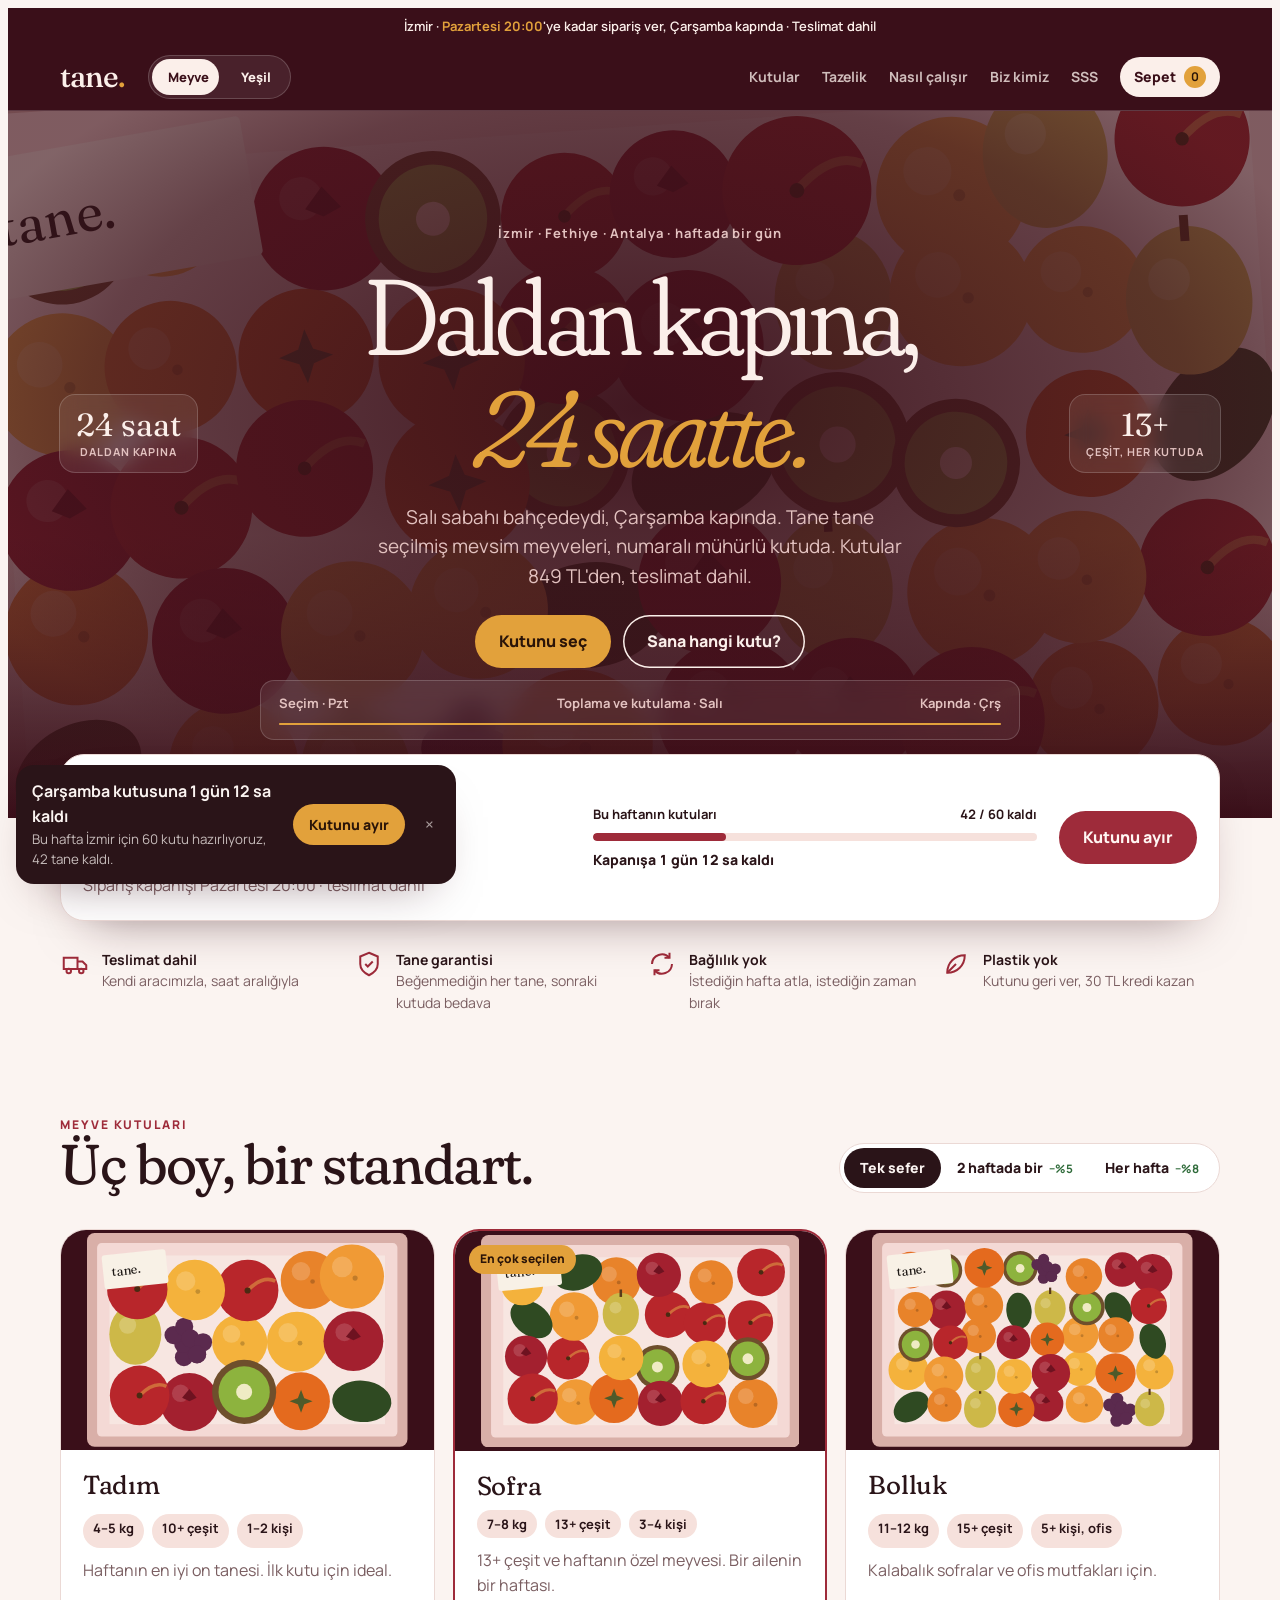
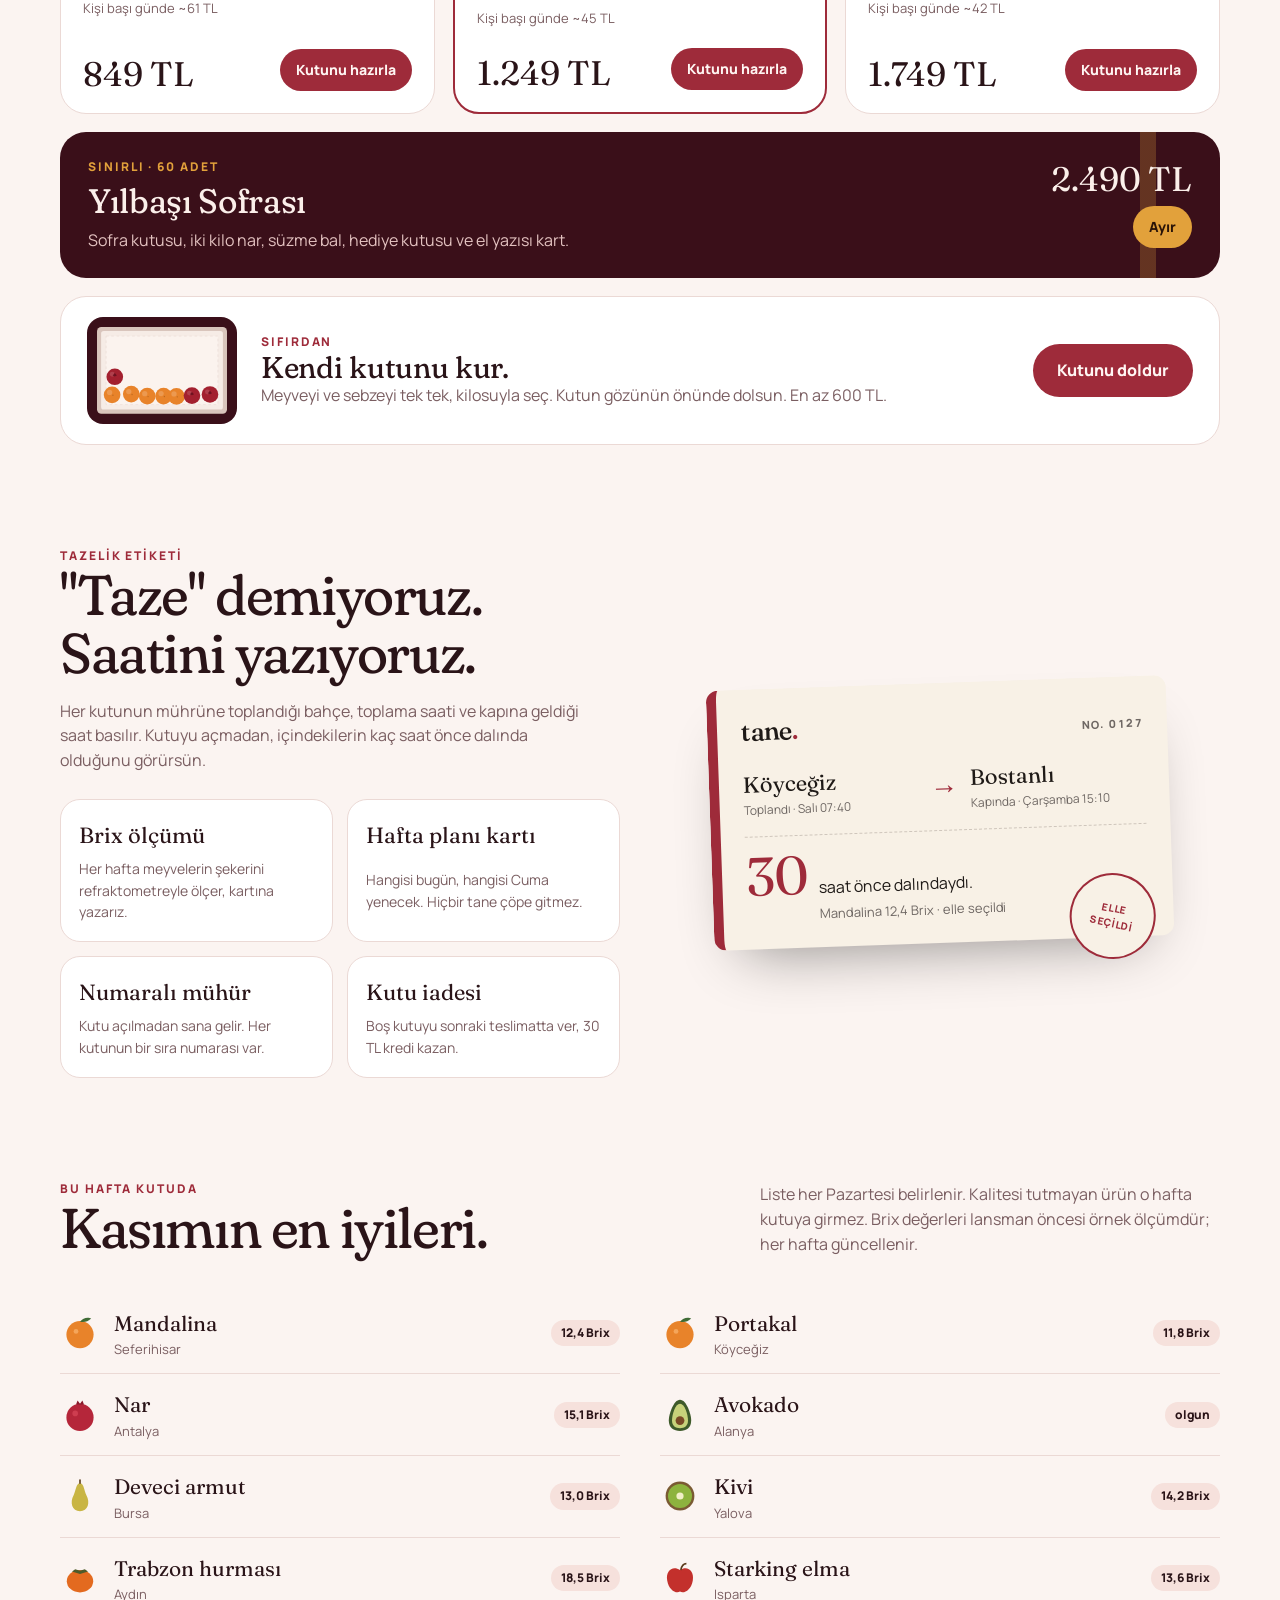
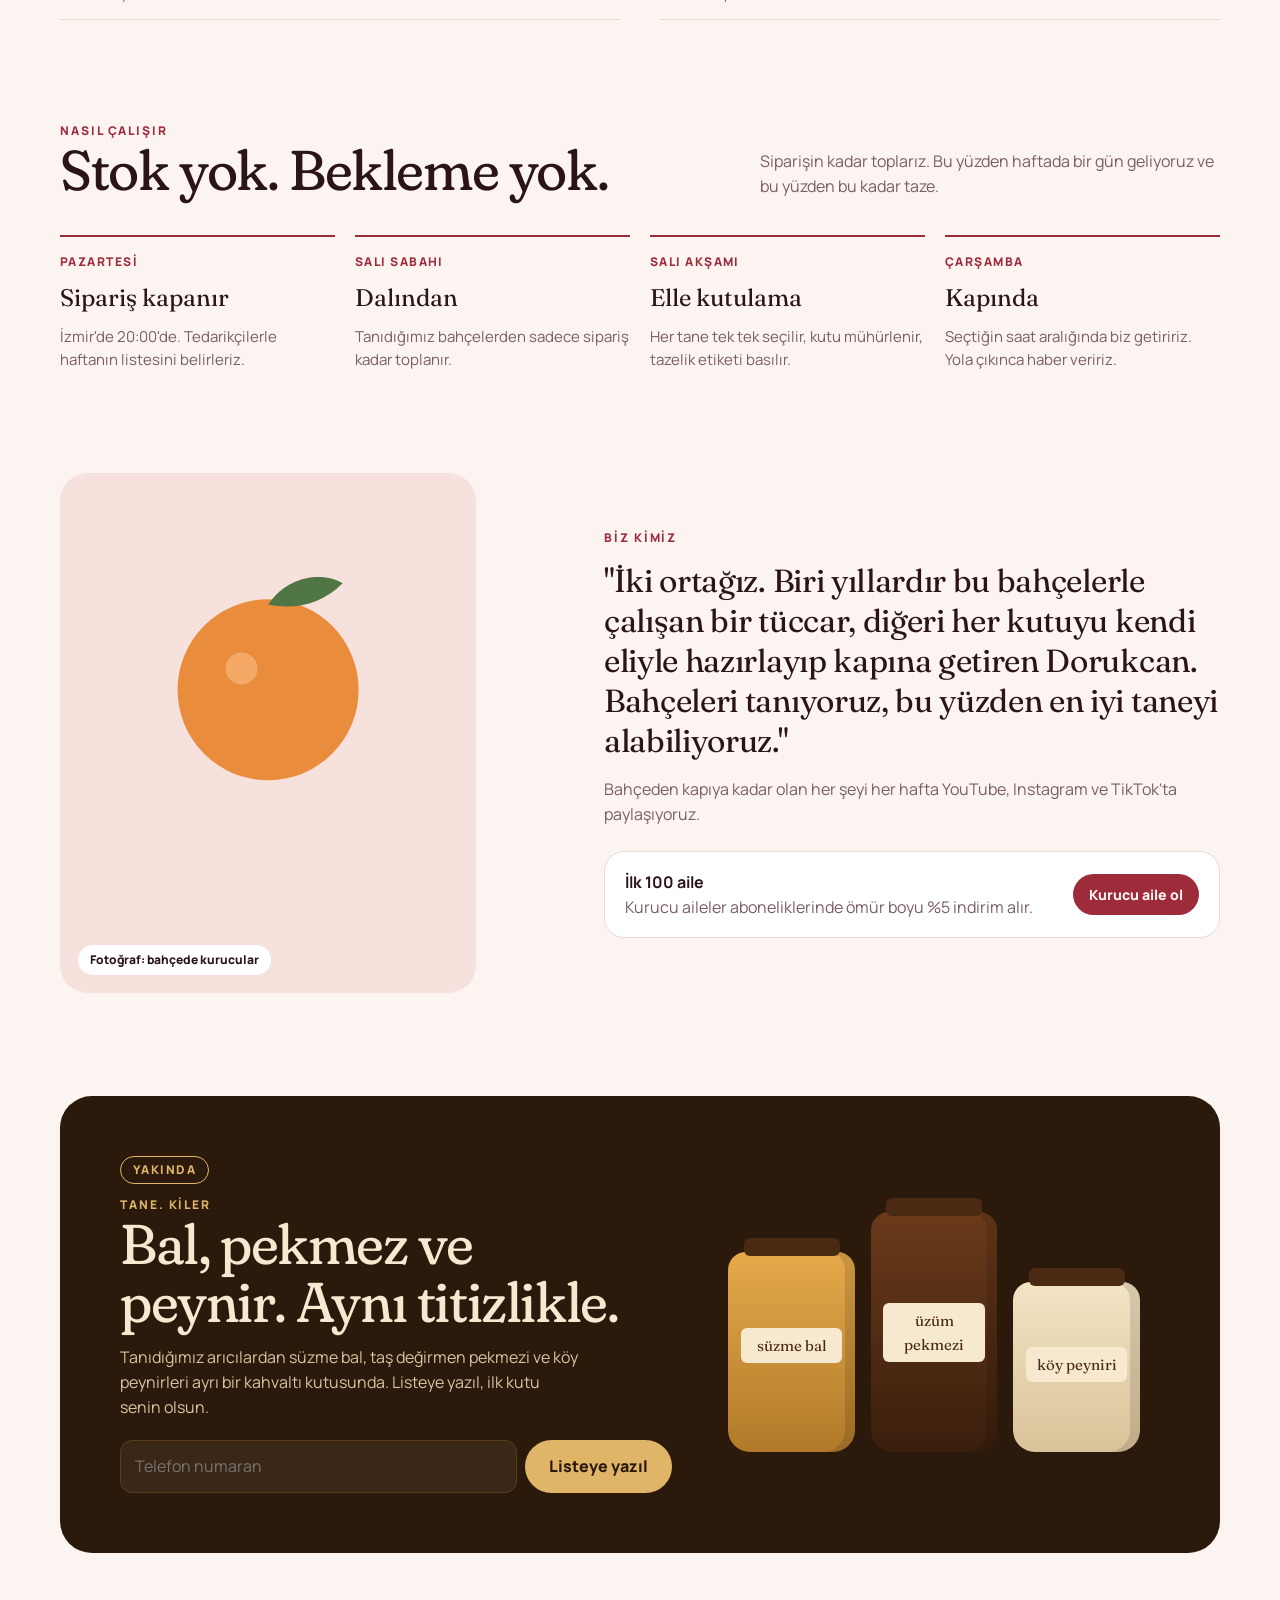
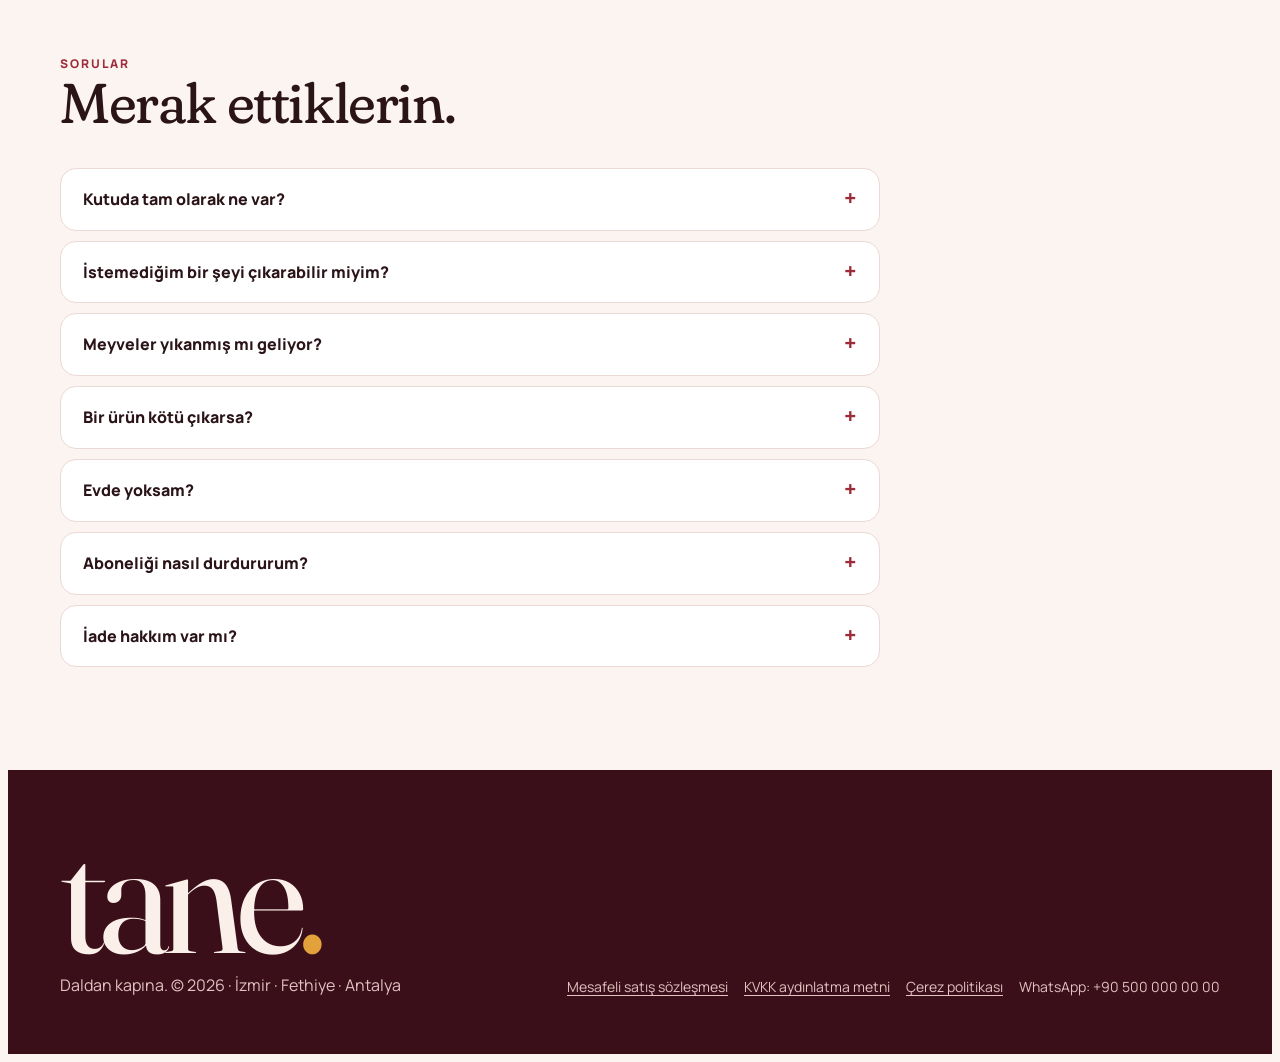
==== index.html @ 85bb4f43 "tane. sitesi, kutu prototipleri ve yayın rehberi - index.html: hazır kutular, kendi kutunu kur, kişi" ====
<!doctype html>
<html lang="tr">
<head>
<meta charset="utf-8">
<meta name="viewport" content="width=device-width, initial-scale=1, viewport-fit=cover">
<title>tane. Online Manav</title>
<meta name="claude:viewport-fit-sides" content="cover">
<meta name="description" content="tane. — Daldan kapına 24 saatte. İzmir, Fethiye ve Antalya'da haftada bir gün, elle seçilmiş meyve ve sebze kutuları.">
<link rel="preconnect" href="https://fonts.googleapis.com">
<link rel="preconnect" href="https://fonts.gstatic.com" crossorigin>
<link rel="stylesheet" href="https://fonts.googleapis.com/css2?family=Fraunces:ital,opsz,wght,SOFT@0,9..144,300..700,0..100;1,9..144,300..700,0..100&family=Manrope:wght@400;500;600;700;800&display=swap">
<style>
/* Layout: a dark harvest band opens the page (open box seen from above), a booking-style "this week" card overlaps it,
   then calm light sections. The Meyve/Yeşil switch recolours the whole page. */
:root{
  --bg:#FBF4F1; --bg2:#FFFFFF; --fg:#2A1418; --mute:#7A5E61; --line:#EBD9D5;
  --accent:#9E2B3A; --on-accent:#FFF6F3; --soft:#F6E1DC; --deep:#5A1424; --ok:#2F6B3A; --warm:#E2A13B;
  --hero:#3A0F19; --hero2:#5A1424; --hero-fg:#FBEFEA; --hero-mute:#E3C2C0; --glass:rgba(255,255,255,.08); --glass-line:rgba(255,255,255,.18);
  --display:"Fraunces", "Iowan Old Style", Georgia, serif;
  --body:"Manrope", "Inter", system-ui, -apple-system, sans-serif;
  --r:20px; --shadow:0 24px 50px -28px rgba(58,15,25,.5);
}
:root[data-line="yesil"]{
  --bg:#F2F6EE; --bg2:#FFFFFF; --fg:#18251A; --mute:#58695B; --line:#D8E3D1;
  --accent:#3F5D3A; --on-accent:#F3F8EE; --soft:#DFEAD6; --deep:#22351F;
  --hero:#112016; --hero2:#22351F; --hero-fg:#EEF5E8; --hero-mute:#BFD2B8;
  --shadow:0 24px 50px -28px rgba(17,32,22,.5);
}
@media (prefers-color-scheme:dark){
  :root:not([data-theme="light"]){ --bg:#160B0E; --bg2:#22121A; --fg:#F7E8E5; --mute:#C2A2A5; --line:#3D2329; --accent:#E06272; --on-accent:#1A0B0F; --soft:#331A21; --deep:#F2B9BB; --ok:#7CC48B; --shadow:0 24px 50px -28px rgba(0,0,0,.8); color-scheme:dark }
  :root:not([data-theme="light"])[data-line="yesil"]{ --bg:#0D150F; --bg2:#152017; --fg:#E7F0E2; --mute:#A1B5A2; --line:#26372A; --accent:#8FBF80; --on-accent:#0D150F; --soft:#1C2C1F; --deep:#C8E3BA }
}
:root[data-theme="dark"]{ --bg:#160B0E; --bg2:#22121A; --fg:#F7E8E5; --mute:#C2A2A5; --line:#3D2329; --accent:#E06272; --on-accent:#1A0B0F; --soft:#331A21; --deep:#F2B9BB; --ok:#7CC48B; --shadow:0 24px 50px -28px rgba(0,0,0,.8); color-scheme:dark }
:root[data-theme="dark"][data-line="yesil"]{ --bg:#0D150F; --bg2:#152017; --fg:#E7F0E2; --mute:#A1B5A2; --line:#26372A; --accent:#8FBF80; --on-accent:#0D150F; --soft:#1C2C1F; --deep:#C8E3BA }

*{box-sizing:border-box}
[hidden]{display:none!important}
html{scroll-behavior:smooth}
body{background:var(--bg);color:var(--fg);font-family:var(--body);font-size:16px;line-height:1.55;transition:background .6s,color .6s}
body::before{content:"";position:fixed;inset:0 0 auto;height:env(safe-area-inset-top,0px);z-index:60;background:var(--hero)}
main{overflow-x:clip}
.wrap{max-width:1200px;margin:0 auto;padding-left:max(20px,env(safe-area-inset-left,0px));padding-right:max(20px,env(safe-area-inset-right,0px))}
h1,h2,h3{font-family:var(--display);font-weight:400;line-height:1.04;margin:0;text-wrap:balance;font-variation-settings:"SOFT" 100}
h2{font-size:clamp(34px,4.8vw,56px);letter-spacing:-.025em}
h3{font-size:26px;letter-spacing:-.01em}
p{margin:0}
a{color:inherit}
button{font:inherit;color:inherit;cursor:pointer}
:focus-visible{outline:2px solid var(--accent);outline-offset:3px;border-radius:8px}
.eyebrow{font-size:12px;letter-spacing:.16em;text-transform:uppercase;font-weight:800;color:var(--accent)}
.muted{color:var(--mute)}
.num{font-variant-numeric:tabular-nums}
section{padding-block:clamp(64px,8vw,112px)}
.head{display:flex;justify-content:space-between;align-items:end;gap:24px;flex-wrap:wrap;margin-bottom:36px}
.head p{max-width:460px}
.btn{display:inline-flex;align-items:center;justify-content:center;gap:10px;border:0;border-radius:999px;padding:14px 24px;font-weight:800;background:var(--accent);color:var(--on-accent);text-decoration:none;transition:transform .2s,box-shadow .2s,background .6s}
.btn:hover{transform:translateY(-2px);box-shadow:var(--shadow)}
.btn.line{background:transparent;color:inherit;box-shadow:inset 0 0 0 1.5px currentColor}
.btn.sm{padding:10px 16px;font-size:14px}
.btn.warm{background:var(--warm);color:#2A1408}

/* announcement + header */
.bar{background:var(--hero);color:var(--hero-fg);font-size:13px;font-weight:600;text-align:center;padding:8px 16px;transition:background .6s}
.bar b{color:var(--warm)}
header.top{position:sticky;top:env(safe-area-inset-top,0px);z-index:50;background:var(--hero);color:var(--hero-fg);transition:background .6s;border-bottom:1px solid var(--glass-line)}
.top .wrap{display:flex;align-items:center;gap:22px;height:66px}
.logo{font-family:var(--display);font-size:30px;letter-spacing:-.03em;text-decoration:none;font-weight:500}
.logo i{font-style:normal;color:var(--warm)}
nav.links{display:flex;gap:22px;margin-left:auto;font-size:14px;font-weight:700}
nav.links a{text-decoration:none;opacity:.78}
nav.links a:hover{opacity:1}
.switch{display:inline-flex;background:var(--glass);border:1px solid var(--glass-line);border-radius:999px;padding:3px;position:relative}
.switch button{border:0;background:transparent;padding:8px 16px;border-radius:999px;font-weight:800;font-size:13px;position:relative;z-index:1;color:var(--hero-fg);transition:color .3s}
.switch .pill{position:absolute;top:3px;bottom:3px;left:3px;width:calc(50% - 3px);background:var(--hero-fg);border-radius:999px;transition:transform .45s cubic-bezier(.6,.1,.2,1)}
:root[data-line="yesil"] .switch .pill{transform:translateX(100%)}
.switch button[aria-pressed="true"]{color:var(--hero)}
.cart-btn{border:0;background:var(--hero-fg);color:var(--hero);border-radius:999px;padding:9px 14px;font-weight:800;font-size:14px;display:flex;align-items:center;gap:8px}
.cart-btn b{background:var(--warm);color:#2A1408;border-radius:999px;min-width:22px;height:22px;display:inline-grid;place-items:center;font-size:12px}
.cart-btn.bump{animation:bump .5s}
@keyframes bump{40%{transform:scale(1.14)}}
@media (max-width:900px){nav.links{display:none}.cart-btn{margin-left:auto}}
@media (max-width:480px){.top .wrap{gap:10px}.switch button{padding:7px 11px}.logo{font-size:26px}}

/* hero */
.hero{position:relative;background:var(--hero);color:var(--hero-fg);padding-block:clamp(40px,6vw,72px) 150px;overflow:hidden;transition:background .6s}
.hero-art{position:absolute;inset:0;display:grid;place-items:center;pointer-events:none}
.hero-art svg{width:min(1400px,170%);height:auto;opacity:.5;filter:saturate(.85);transform:rotate(-4deg) scale(1.05)}
.hero-photo{position:absolute;inset:0;background-size:cover;background-position:center;opacity:0;transition:opacity .8s}
.hero.has-photo .hero-photo{opacity:1}
.hero.has-photo .hero-art{opacity:0}
.hero::after{content:"";position:absolute;inset:0;background:radial-gradient(58% 60% at 50% 42%,color-mix(in srgb,var(--hero) 92%,transparent),color-mix(in srgb,var(--hero) 55%,transparent) 75%,color-mix(in srgb,var(--hero) 25%,transparent)),linear-gradient(180deg,transparent 60%,var(--hero));pointer-events:none}
.hero .wrap{position:relative;z-index:2;text-align:center;display:grid;justify-items:center;gap:18px}
.hero .kicker{font-size:13px;font-weight:700;letter-spacing:.06em;color:var(--hero-mute)}
.hero h1{font-size:clamp(50px,8.4vw,112px);letter-spacing:-.045em;font-weight:340;max-width:13ch}
.hero h1 em{font-style:italic;color:var(--warm)}
.hero .lead{font-size:clamp(16px,1.6vw,19px);max-width:540px;color:var(--hero-mute)}
.hero .ctas{display:flex;gap:12px;flex-wrap:wrap;justify-content:center;margin-top:6px}
.hero .ctas .btn.line{color:var(--hero-fg)}
.hello{font-weight:800;color:var(--warm);min-height:22px;font-size:14px}
.chipstat{position:absolute;z-index:2;top:40%;background:var(--glass);border:1px solid var(--glass-line);backdrop-filter:blur(10px);-webkit-backdrop-filter:blur(10px);border-radius:16px;padding:12px 16px;text-align:center;line-height:1.1}
.chipstat b{display:block;font-family:var(--display);font-size:32px;font-weight:400}
.chipstat small{font-size:11px;letter-spacing:.08em;text-transform:uppercase;color:var(--hero-mute);font-weight:700}
.chipstat.l{left:max(20px,4vw)} .chipstat.r{right:max(20px,4vw)}
@media (max-width:980px){.chipstat{display:none}}
.steps-bar{position:absolute;z-index:2;left:50%;bottom:78px;transform:translateX(-50%);width:min(760px,calc(100% - 40px));background:var(--glass);border:1px solid var(--glass-line);backdrop-filter:blur(10px);-webkit-backdrop-filter:blur(10px);border-radius:14px;padding:12px 18px 14px;display:grid;grid-template-columns:repeat(3,1fr);font-size:13px;font-weight:700;color:var(--hero-mute)}
.steps-bar span:nth-child(2){text-align:center}.steps-bar span:nth-child(3){text-align:right}
.steps-bar i{grid-column:1/-1;height:2px;background:var(--glass-line);margin-top:10px;border-radius:2px;position:relative;overflow:hidden}
.steps-bar i::after{content:"";position:absolute;inset:0;background:var(--warm);transform-origin:left;animation:fill 6s cubic-bezier(.6,0,.2,1) infinite}
@media (max-width:600px){.steps-bar{font-size:11px;padding:10px 12px 12px}}
@keyframes fill{0%{transform:scaleX(0)}70%,100%{transform:scaleX(1)}}
@keyframes drop{from{transform:translateY(-26px) scale(.9)}to{transform:none}}
.hero-art g.it,.preview g.it{animation:drop .9s cubic-bezier(.3,1.4,.5,1) backwards}

/* this-week widget */
.week-card{position:relative;z-index:5;margin-top:-64px;background:var(--bg2);border-radius:24px;box-shadow:var(--shadow);padding:22px;display:grid;grid-template-columns:1.1fr 1fr auto;gap:22px;align-items:center;border:1px solid var(--line)}
@media (max-width:900px){.week-card{grid-template-columns:minmax(0,1fr)}}
.tabs{display:flex;gap:6px;flex-wrap:wrap}
.tabs button{border:1px solid var(--line);background:transparent;border-radius:999px;padding:8px 14px;font-weight:800;font-size:14px}
.tabs button[aria-pressed="true"]{background:var(--fg);color:var(--bg);border-color:var(--fg)}
.wk-info{display:grid;gap:4px;margin-top:12px}
.wk-info b{font-family:var(--display);font-size:26px;font-weight:400}
.cap{display:grid;gap:8px}
.cap .row{display:flex;justify-content:space-between;font-size:13px;font-weight:700}
.meter{height:8px;border-radius:8px;background:var(--soft);overflow:hidden}
.meter i{display:block;height:100%;background:var(--accent);border-radius:8px;transition:width 1s cubic-bezier(.3,0,.2,1),background .6s}
.count{font-weight:800;font-size:14px}

/* trust strip */
.trust{display:grid;grid-template-columns:repeat(4,1fr);gap:14px;padding-block:28px 0}
@media (max-width:860px){.trust{grid-template-columns:1fr 1fr}}
.trust div{display:flex;gap:12px;align-items:start;font-size:14px}
.trust svg{flex:none;width:30px;height:30px;color:var(--accent)}
.trust b{display:block}

/* frequency + boxes */
.freq{display:inline-flex;background:var(--bg2);border:1px solid var(--line);border-radius:999px;padding:4px;flex-wrap:wrap}
.freq button{border:0;background:transparent;border-radius:999px;padding:9px 16px;font-weight:800;font-size:14px}
.freq button small{font-weight:700;color:var(--ok);margin-left:6px}
.freq button[aria-pressed="true"]{background:var(--fg);color:var(--bg)}
.freq button[aria-pressed="true"] small{color:inherit;opacity:.8}
.boxes{display:grid;grid-template-columns:repeat(3,minmax(0,1fr));gap:18px}
@media (max-width:980px){.boxes{grid-template-columns:minmax(0,1fr)!important}}
.box{border-radius:26px;background:var(--bg2);border:1px solid var(--line);overflow:hidden;display:flex;flex-direction:column;transition:transform .35s,box-shadow .35s;position:relative}
.box:hover{transform:translateY(-6px);box-shadow:var(--shadow)}
.box.hot{border:2px solid var(--accent)}
.box .art{background:var(--hero);height:220px;display:grid;place-items:center;overflow:hidden;position:relative;transition:background .6s}
.box .art svg{width:86%;height:auto;transition:transform .6s cubic-bezier(.3,0,.2,1)}
.box:hover .art svg{transform:scale(1.06) rotate(-1.5deg)}
.badge{position:absolute;top:14px;left:14px;background:var(--warm);color:#2A1408;border-radius:999px;font-size:12px;font-weight:800;padding:5px 11px;z-index:2}
.box .body{padding:22px;display:grid;gap:10px;flex:1}
.facts{display:flex;gap:8px;flex-wrap:wrap;font-size:13px;font-weight:700}
.facts span{background:var(--soft);border-radius:999px;padding:4px 10px;transition:background .6s}
.per{font-size:13px;color:var(--mute)}
.pricerow{display:flex;align-items:end;justify-content:space-between;gap:12px;flex-wrap:wrap;margin-top:auto;padding-top:10px}
.price{font-family:var(--display);font-size:34px;line-height:1;font-variant-numeric:tabular-nums;white-space:nowrap}
.price s{font-family:var(--body);font-size:14px;color:var(--mute);margin-right:6px}
.limited{margin-top:18px;border-radius:26px;background:var(--hero);color:var(--hero-fg);display:grid;grid-template-columns:1fr auto;gap:24px;align-items:center;padding:26px 28px;overflow:hidden;position:relative;transition:background .6s}
.limited h3{font-size:34px}
.limited .muted{color:var(--hero-mute)}
.limited .left{display:grid;gap:8px;position:relative;z-index:1}
@media (max-width:760px){.limited{grid-template-columns:1fr}.limited > div:last-child{justify-items:start!important}}
.limited .rib{position:absolute;right:-40px;top:0;bottom:0;width:180px;background:repeating-linear-gradient(90deg,transparent 0 60px,var(--warm) 60px 76px,transparent 76px 136px);opacity:.25}
.own-cta{margin-top:18px;border-radius:26px;border:1.5px solid var(--line);background:var(--bg2);display:grid;grid-template-columns:150px minmax(0,1fr) auto;gap:24px;align-items:center;padding:20px 26px}
.own-cta .mini{background:var(--hero);border-radius:16px;padding:10px;transition:background .6s}
.own-cta .mini svg{width:100%;height:auto;display:block}
.own-cta h3{font-size:30px}
@media (max-width:760px){.own-cta{grid-template-columns:minmax(0,1fr)}.own-cta .mini{max-width:220px}}
.pr{display:grid;grid-template-columns:36px minmax(0,1fr) auto;gap:12px;align-items:center;padding:10px 0;border-bottom:1px solid var(--line)}
.pr svg{width:36px;height:36px}
.pr b{font-size:14px;display:block}
.pr small{color:var(--mute)}
.pr .qty span{min-width:44px;font-size:13px}
.pr.on b{color:var(--accent)}
.compare{background:var(--soft);border-radius:14px;padding:12px 14px;font-size:13px;display:grid;gap:8px}
.warn{font-size:13px;font-weight:800;color:var(--accent)}
.veg-note{margin-top:18px;border:1.5px dashed var(--line);border-radius:20px;padding:18px 22px;display:flex;gap:16px;align-items:center;justify-content:space-between;flex-wrap:wrap}

/* freshness */
.fresh{display:grid;grid-template-columns:1fr 1fr;gap:40px;align-items:center}
@media (max-width:900px){.fresh{grid-template-columns:minmax(0,1fr)}}
.label{background:#F8F1E6;color:#1F1A17;border-radius:12px;padding:22px 24px;box-shadow:0 30px 60px -30px rgba(0,0,0,.45);transform:rotate(-2deg);max-width:460px;width:100%;justify-self:center;border-left:10px solid var(--accent);position:relative;transition:border-color .6s}
.label .t{display:flex;justify-content:space-between;align-items:baseline;font-size:11px;letter-spacing:.14em;text-transform:uppercase;font-weight:800;color:#6E6763}
.label .route{display:grid;grid-template-columns:1fr auto 1fr;gap:12px;align-items:center;margin:16px 0}
.label .route div{font-size:12px;color:#6E6763}
.label .route b{display:block;font-family:var(--display);font-size:22px;font-weight:400;color:#1F1A17}
.label .route .arrow{font-family:var(--display);font-size:28px;color:#9E2B3A}
.label .hours{display:flex;align-items:baseline;gap:10px;border-top:1px dashed #CFC6BC;padding-top:12px}
.label .hours b{font-family:var(--display);font-size:54px;font-weight:400;line-height:1;color:#9E2B3A}
.label .stamp{position:absolute;right:18px;bottom:-22px;width:86px;height:86px;border-radius:50%;border:2px solid #9E2B3A;color:#9E2B3A;display:grid;place-items:center;text-align:center;font-size:10px;font-weight:800;letter-spacing:.08em;text-transform:uppercase;transform:rotate(14deg);background:#F8F1E6}
:root[data-line="yesil"] .label .route .arrow,:root[data-line="yesil"] .label .hours b{color:#3F5D3A}
:root[data-line="yesil"] .label .stamp{color:#3F5D3A;border-color:#3F5D3A}
.diffs{display:grid;grid-template-columns:1fr 1fr;gap:14px}
@media (max-width:560px){.diffs{grid-template-columns:1fr}}
.diff{background:var(--bg2);border:1px solid var(--line);border-radius:20px;padding:18px;display:grid;gap:6px}
.diff b{font-family:var(--display);font-size:22px;font-weight:400}
.diff p{font-size:14px;color:var(--mute)}

/* this week list */
.list{display:grid;grid-template-columns:repeat(2,minmax(0,1fr));gap:0 40px}
@media (max-width:760px){.list{grid-template-columns:minmax(0,1fr)}}
.li{display:grid;grid-template-columns:40px 1fr auto;gap:14px;align-items:center;padding:14px 0;border-bottom:1px solid var(--line)}
.li svg{width:40px;height:40px}
.li b{font-family:var(--display);font-size:21px;font-weight:400}
.li small{display:block;color:var(--mute);font-size:13px}
.brix{font-size:12px;font-weight:800;background:var(--soft);border-radius:999px;padding:4px 10px;white-space:nowrap}

/* how */
.how{display:grid;grid-template-columns:repeat(4,1fr);gap:20px}
@media (max-width:860px){.how{grid-template-columns:1fr 1fr}}
.how .s{display:grid;gap:8px;border-top:2px solid var(--line);padding-top:16px;position:relative;align-content:start}
.how .s::before{content:"";position:absolute;top:-2px;left:0;height:2px;width:0;background:var(--accent);transition:width 1s cubic-bezier(.3,0,.2,1)}
.how.on .s::before{width:100%}
.how.on .s:nth-child(2)::before{transition-delay:.25s}.how.on .s:nth-child(3)::before{transition-delay:.5s}.how.on .s:nth-child(4)::before{transition-delay:.75s}
.how .d{font-size:12px;font-weight:800;letter-spacing:.12em;text-transform:uppercase;color:var(--accent)}
.how b{font-family:var(--display);font-size:24px;font-weight:400}
.how p{color:var(--mute);font-size:15px}

/* founders */
.founders{display:grid;grid-template-columns:.9fr 1.1fr;gap:40px;align-items:center}
@media (max-width:900px){.founders{grid-template-columns:minmax(0,1fr)}}
.ph{aspect-ratio:4/5;border-radius:28px;background:var(--soft);position:relative;overflow:hidden;display:grid;place-items:end start;padding:18px;transition:background .6s;max-width:100%;max-height:520px}
.ph span{background:var(--bg2);border-radius:999px;padding:6px 12px;font-size:12px;font-weight:800;position:relative}
.ph svg{position:absolute;inset:14% 18% auto;width:64%;opacity:.9}
blockquote{margin:0;font-family:var(--display);font-size:clamp(24px,2.6vw,32px);line-height:1.25;letter-spacing:-.01em}
.perk{margin-top:24px;background:var(--bg2);border:1px solid var(--line);border-radius:20px;padding:18px 20px;display:flex;justify-content:space-between;gap:16px;align-items:center;flex-wrap:wrap}

/* kiler */
.kiler{border-radius:32px;background:#2B1A0C;color:#F7E9CF;padding:clamp(28px,5vw,60px);display:grid;grid-template-columns:1.1fr .9fr;gap:36px;align-items:center}
@media (max-width:860px){.kiler{grid-template-columns:minmax(0,1fr)}}
.kiler .eyebrow{color:#E0B568}.kiler h2{color:#F7E9CF}.kiler p{color:#D9C3A0}
.soon{display:inline-block;border:1px solid #E0B568;color:#E0B568;border-radius:999px;padding:4px 12px;font-size:12px;font-weight:800;letter-spacing:.12em;margin-bottom:12px}
.jars{display:flex;gap:16px;justify-content:center;align-items:end;padding-top:16px}
.jar{width:28%;border-radius:18px 18px 22px 22px;background:linear-gradient(180deg,#E6A94A,#B07A2A);position:relative;box-shadow:inset -10px 0 0 rgba(0,0,0,.12)}
.jar::before{content:"";position:absolute;left:12%;right:12%;top:-14px;height:18px;background:#4A2A12;border-radius:6px}
.jar span{position:absolute;left:10%;right:10%;top:38%;background:#F7E9CF;color:#4A2A12;border-radius:6px;text-align:center;font-family:var(--display);font-size:15px;padding:6px 2px}
.kiler form{display:flex;gap:8px;flex-wrap:wrap;margin-top:20px}
.kiler input{background:#3B2715;border-color:#5A3D20;color:#F7E9CF;flex:1;min-width:200px}
.kiler .btn{background:#E0B568;color:#2B1A0C}

.faq{display:grid;gap:10px;max-width:820px}
details{background:var(--bg2);border:1px solid var(--line);border-radius:16px;padding:18px 22px}
summary{cursor:pointer;font-weight:800;list-style:none;display:flex;justify-content:space-between;gap:16px}
summary::-webkit-details-marker{display:none}
summary::after{content:"+";font-size:22px;line-height:1;color:var(--accent);transition:transform .3s}
details[open] summary::after{transform:rotate(45deg)}
details p{margin-top:10px;color:var(--mute)}

footer{background:var(--hero);color:var(--hero-fg);padding-block:56px;transition:background .6s}
footer .wrap{display:flex;justify-content:space-between;gap:28px;flex-wrap:wrap;align-items:end}
footer .big{font-family:var(--display);font-size:clamp(70px,13vw,170px);line-height:.8;letter-spacing:-.05em}
footer .big i{font-style:normal;color:var(--warm)}
footer nav{display:flex;gap:16px;flex-wrap:wrap;font-size:14px;color:var(--hero-mute)}
.linklike{border:0;background:none;padding:0;text-decoration:underline;text-underline-offset:3px;color:inherit}

/* forms */
textarea,input,select{font:inherit;color:var(--fg);background:var(--bg);border:1px solid var(--line);border-radius:12px;padding:12px 14px;width:100%;min-width:0}
textarea{min-height:72px;resize:vertical}
.field{display:grid;gap:6px;font-size:13px;font-weight:800;min-width:0}
.two{display:grid;grid-template-columns:minmax(0,1fr) minmax(0,1fr);gap:10px}
.check{display:flex;gap:10px;font-size:13px;color:var(--mute);align-items:start}
.check input{width:auto;margin-top:3px}

/* sheet (configurator + cart) */
.scrim{position:fixed;inset:0;background:rgba(10,5,6,.5);z-index:80;opacity:0;pointer-events:none;transition:opacity .3s}
.scrim.on{opacity:1;pointer-events:auto}
.sheet{position:fixed;top:0;right:0;bottom:0;width:min(480px,100%);background:var(--bg);z-index:90;transform:translateX(105%);transition:transform .5s cubic-bezier(.6,.1,.2,1);display:flex;flex-direction:column;visibility:hidden}
.sheet.on{transform:none;visibility:visible}
@media (max-width:600px){.sheet{top:auto;height:92%;width:100%;border-radius:24px 24px 0 0;transform:translateY(105%)}}
.sheet .sh-head{padding:calc(env(safe-area-inset-top,0px) + 18px) max(22px,env(safe-area-inset-right,0px)) 12px 22px;display:flex;justify-content:space-between;align-items:center;gap:12px;border-bottom:1px solid var(--line)}
@media (max-width:600px){.sheet .sh-head{padding-top:18px}}
.sheet .sh-body{overflow:auto;flex:1;padding:18px max(22px,env(safe-area-inset-right,0px)) 18px 22px;display:grid;gap:18px;align-content:start}
.sheet .sh-foot{padding:14px max(22px,env(safe-area-inset-right,0px)) calc(env(safe-area-inset-bottom,0px) + 16px) 22px;border-top:1px solid var(--line);display:grid;gap:10px;background:var(--bg2)}
.xbtn{border:0;background:var(--soft);border-radius:50%;width:38px;height:38px;font-size:20px;flex:none}
.seg{display:grid;grid-template-columns:repeat(3,minmax(0,1fr));gap:6px}
.seg button{border:1px solid var(--line);background:var(--bg2);border-radius:14px;padding:10px 8px;font-weight:800;font-size:14px;text-align:center}
.seg button small{display:block;font-weight:600;color:var(--mute);font-size:12px}
.seg button[aria-pressed="true"]{background:var(--accent);color:var(--on-accent);border-color:var(--accent)}
.seg button[aria-pressed="true"] small{color:inherit;opacity:.85}
.preview{background:var(--hero);border-radius:20px;display:grid;place-items:center;height:190px;overflow:hidden;position:relative;transition:background .6s}
.preview svg{width:78%;height:auto;margin-top:-18px}
.fill{position:absolute;left:14px;right:14px;bottom:12px;display:flex;align-items:center;gap:10px;color:var(--hero-fg);font-size:12px;font-weight:800}
.fill .meter{flex:1;background:rgba(255,255,255,.15)}
.fill .meter i{background:var(--warm)}
.toggle{display:flex;gap:14px;align-items:center;border:1.5px solid var(--line);border-radius:18px;padding:14px;cursor:pointer;transition:border-color .2s,background .2s}
.toggle input{width:22px;height:22px;accent-color:var(--accent);flex:none}
.toggle.on{border-color:var(--accent);background:var(--soft)}
.toggle b{display:block}
.toggle small{color:var(--mute)}
.toggle .p{margin-left:auto;font-weight:800;white-space:nowrap}
.sub{font-size:12px;font-weight:800;letter-spacing:.12em;text-transform:uppercase;color:var(--mute)}
.addons{display:grid;gap:8px}
.ad{display:grid;grid-template-columns:36px minmax(0,1fr) auto;gap:12px;align-items:center;background:var(--bg2);border:1px solid var(--line);border-radius:14px;padding:10px 12px}
.ad svg{width:36px;height:36px}
.ad b{font-size:14px;display:block}
.ad small{color:var(--mute)}
.qty{display:flex;align-items:center;gap:6px}
.qty button{width:30px;height:30px;border-radius:50%;border:1px solid var(--line);background:var(--bg);font-weight:800}
.qty span{min-width:16px;text-align:center;font-weight:800}
.chips{display:flex;flex-wrap:wrap;gap:6px}
.chip{border:1px solid var(--line);background:var(--bg2);border-radius:999px;padding:7px 12px;font-weight:700;font-size:13px}
.chip[aria-pressed="true"]{background:var(--fg);color:var(--bg);border-color:var(--fg);text-decoration:line-through}
.chip.fav[aria-pressed="true"]{text-decoration:none;background:var(--accent);border-color:var(--accent);color:var(--on-accent)}
.chip:disabled{opacity:.35;cursor:not-allowed}
details.more{padding:14px 16px}
.total{display:flex;justify-content:space-between;align-items:baseline;gap:10px}
.total b{font-family:var(--display);font-size:32px;font-weight:400;font-variant-numeric:tabular-nums;white-space:nowrap}
.guarantee{display:flex;gap:10px;align-items:center;font-size:13px;color:var(--mute)}
.guarantee svg{width:20px;height:20px;color:var(--ok);flex:none}
.stepper{display:flex;gap:6px;font-size:12px;font-weight:800;color:var(--mute)}
.stepper span{flex:1;border-top:3px solid var(--line);padding-top:6px;transition:border-color .3s}
.stepper span.on{border-color:var(--accent);color:var(--fg)}
.ci{background:var(--bg2);border:1px solid var(--line);border-radius:16px;padding:14px;display:grid;gap:4px;font-size:14px}
.ci .t{display:flex;justify-content:space-between;font-weight:800;gap:10px}
.ci .rm{justify-self:start;border:0;background:none;color:var(--accent);padding:0;font-weight:800;font-size:13px}
.bumpbox{border:1.5px dashed var(--accent);border-radius:16px;padding:14px;display:grid;gap:10px}
.totals{display:grid;gap:4px;font-size:14px;font-variant-numeric:tabular-nums}
.totals div{display:flex;justify-content:space-between}
.empty{color:var(--mute);text-align:center;padding:40px 0}

/* modal + nudge + toast */
.modal{position:fixed;inset:0;z-index:100;display:grid;place-items:center;padding:20px;pointer-events:none}
.modal .card{pointer-events:auto;width:min(540px,100%);max-height:calc(100% - 40px);overflow:auto;background:var(--bg);border-radius:28px;padding:30px;box-shadow:0 40px 80px -30px rgba(0,0,0,.5);transform:translateY(24px) scale(.97);opacity:0;transition:.4s cubic-bezier(.5,0,.2,1)}
.modal.on .card{transform:none;opacity:1}
.modal:not(.on){visibility:hidden}
.qprog{display:flex;gap:6px;margin-bottom:20px}
.qprog i{flex:1;height:4px;border-radius:4px;background:var(--line);transition:background .3s}
.qprog i.on{background:var(--accent)}
.qopts{display:grid;gap:10px;margin-top:18px}
.qopts button{border:1px solid var(--line);background:var(--bg2);border-radius:16px;padding:16px 18px;font-weight:700;text-align:left;transition:.2s}
.qopts button:hover{border-color:var(--accent);transform:translateX(4px)}
.nudge{position:fixed;left:max(16px,env(safe-area-inset-left,0px));bottom:calc(env(safe-area-inset-bottom,0px) + 16px);z-index:70;background:var(--fg);color:var(--bg);border-radius:18px;padding:14px 16px;display:flex;gap:14px;align-items:center;max-width:min(440px,calc(100% - 32px));box-shadow:var(--shadow);transform:translateY(160%);transition:transform .5s cubic-bezier(.3,1.3,.5,1)}
.nudge.on{transform:none}
.nudge small{opacity:.75;display:block}
.nudge .btn{background:var(--warm);color:#2A1408;white-space:nowrap}
.nudge .x{border:0;background:none;color:inherit;opacity:.6;font-size:18px}
.toast{position:fixed;left:50%;top:calc(env(safe-area-inset-top,0px) + 80px);transform:translate(-50%,-20px);background:var(--fg);color:var(--bg);padding:12px 20px;border-radius:999px;font-weight:800;font-size:14px;z-index:120;opacity:0;transition:.35s;pointer-events:none;max-width:calc(100% - 32px);text-align:center}
.toast.on{opacity:1;transform:translate(-50%,0)}
.reveal{transition:transform .8s cubic-bezier(.2,.7,.2,1)}
.reveal.pre{transform:translateY(26px)}
@media (prefers-reduced-motion:reduce){*,*::before,*::after{animation:none!important;transition:none!important;scroll-behavior:auto!important}}
</style>

</head>
<body>
<p class="bar" id="bar">İzmir · <b>Pazartesi 20:00</b>'ye kadar sipariş ver, Çarşamba kapında · Teslimat dahil</p>
<header class="top">
  <div class="wrap">
    <a href="#top" class="logo" aria-label="tane. ana sayfa">tane<i>.</i></a>
    <div class="switch" role="group" aria-label="Ürün hattı">
      <span class="pill"></span>
      <button id="sw-meyve" data-set-line="meyve" aria-pressed="true">Meyve</button>
      <button id="sw-yesil" data-set-line="yesil" aria-pressed="false">Yeşil</button>
    </div>
    <nav class="links"><a href="#kutular">Kutular</a><a href="#tazelik">Tazelik</a><a href="#nasil">Nasıl çalışır</a><a href="#biz">Biz kimiz</a><a href="#sss">SSS</a></nav>
    <button class="cart-btn" id="cartBtn" aria-label="Sepeti aç">Sepet <b id="cartCount">0</b></button>
  </div>
</header>

<main id="top">
  <section class="hero" id="hero">
    <div class="hero-photo" id="heroPhoto"></div>
    <div class="hero-art" aria-hidden="true" id="heroArt"></div>
    <div class="chipstat l" aria-hidden="true"><b>24 saat</b><small>daldan kapına</small></div>
    <div class="chipstat r" aria-hidden="true"><b id="chipB">13+</b><small>çeşit, her kutuda</small></div>
    <div class="wrap">
      <p class="hello" id="hello"></p>
      <p class="kicker">İzmir · Fethiye · Antalya · haftada bir gün</p>
      <h1 id="h1">Daldan kapına, <em>24 saatte.</em></h1>
      <p class="lead" id="lead">Salı sabahı bahçedeydi, Çarşamba kapında.</p>
      <div class="ctas"><a class="btn warm" href="#kutular">Kutunu seç</a><button class="btn line" id="openQuiz">Sana hangi kutu?</button></div>
    </div>
    <div class="steps-bar" aria-hidden="true"><span>Seçim · Pzt</span><span>Toplama ve kutulama · Salı</span><span>Kapında · Çrş</span><i></i></div>
  </section>

  <div class="wrap">
    <div class="week-card reveal" id="weekCard">
      <div>
        <div class="tabs" role="group" aria-label="Şehir" id="cityTabs"></div>
        <div class="wk-info"><b id="wkDay">Çarşamba · 10:00–20:00</b><span class="muted" id="wkCut">Sipariş kapanışı Pazartesi 20:00</span></div>
      </div>
      <div class="cap">
        <div class="row"><span>Bu haftanın kutuları</span><span class="num" id="capTxt"></span></div>
        <div class="meter"><i id="capBar" style="width:0%"></i></div>
        <span class="count num" id="countdown"></span>
      </div>
      <a class="btn" href="#kutular">Kutunu ayır</a>
    </div>
    <div class="trust">
      <div><svg viewBox="0 0 24 24" fill="none" stroke="currentColor" stroke-width="1.6"><path d="M3 7h11v9H3zM14 10h4l3 3v3h-7"/><circle cx="7" cy="17.5" r="1.8"/><circle cx="17" cy="17.5" r="1.8"/></svg><span><b>Teslimat dahil</b><span class="muted">Kendi aracımızla, saat aralığıyla</span></span></div>
      <div><svg viewBox="0 0 24 24" fill="none" stroke="currentColor" stroke-width="1.6"><path d="M12 3l7 3v6c0 4-3 7-7 9-4-2-7-5-7-9V6z"/><path d="M9 12l2 2 4-4"/></svg><span><b>Tane garantisi</b><span class="muted">Beğenmediğin her tane, sonraki kutuda bedava</span></span></div>
      <div><svg viewBox="0 0 24 24" fill="none" stroke="currentColor" stroke-width="1.6"><path d="M4 12a8 8 0 0 1 14-5M20 12a8 8 0 0 1-14 5"/><path d="M18 3v4h-4M6 21v-4h4"/></svg><span><b>Bağlılık yok</b><span class="muted">İstediğin hafta atla, istediğin zaman bırak</span></span></div>
      <div><svg viewBox="0 0 24 24" fill="none" stroke="currentColor" stroke-width="1.6"><path d="M5 19c8 0 14-6 14-14C11 5 5 11 5 19z"/><path d="M5 19l7-7"/></svg><span><b>Plastik yok</b><span class="muted">Kutunu geri ver, 30 TL kredi kazan</span></span></div>
    </div>
  </div>

  <section id="kutular">
    <div class="wrap">
      <div class="head reveal">
        <div><p class="eyebrow" id="boxEyebrow">Meyve kutuları</p><h2 id="boxTitle">Üç boy, bir standart.</h2></div>
        <div class="freq" role="group" aria-label="Sıklık" id="freq"></div>
      </div>
      <div class="boxes" id="boxes"></div>
      <div id="extraRow"></div>
    </div>
  </section>

  <section id="tazelik" style="padding-top:0">
    <div class="wrap fresh">
      <div class="reveal">
        <p class="eyebrow">Tazelik etiketi</p>
        <h2>"Taze" demiyoruz. Saatini yazıyoruz.</h2>
        <p class="muted" style="margin:16px 0 26px;max-width:520px">Her kutunun mührüne toplandığı bahçe, toplama saati ve kapına geldiği saat basılır. Kutuyu açmadan, içindekilerin kaç saat önce dalında olduğunu görürsün.</p>
        <div class="diffs">
          <div class="diff"><b>Brix ölçümü</b><p>Her hafta meyvelerin şekerini refraktometreyle ölçer, kartına yazarız.</p></div>
          <div class="diff"><b>Hafta planı kartı</b><p>Hangisi bugün, hangisi Cuma yenecek. Hiçbir tane çöpe gitmez.</p></div>
          <div class="diff"><b>Numaralı mühür</b><p>Kutu açılmadan sana gelir. Her kutunun bir sıra numarası var.</p></div>
          <div class="diff"><b>Kutu iadesi</b><p>Boş kutuyu sonraki teslimatta ver, 30 TL kredi kazan.</p></div>
        </div>
      </div>
      <div class="label reveal" aria-label="Örnek tazelik etiketi">
        <div class="t"><span style="text-transform:none;letter-spacing:-.03em;font-family:var(--display);font-weight:500;color:#1F1A17;font-size:26px">tane<span style="color:#9E2B3A">.</span></span><span>No. <span class="num">0127</span></span></div>
        <div class="route">
          <div><b id="lblFrom">Köyceğiz</b>Toplandı · Salı 07:40</div>
          <span class="arrow">→</span>
          <div><b id="lblTo">Bostanlı</b>Kapında · Çarşamba 15:10</div>
        </div>
        <div class="hours"><b class="num" id="hours">31</b><span>saat önce dalındaydı.<br><span style="color:#6E6763;font-size:13px" id="lblBrix">Mandalina 12,4 Brix · elle seçildi</span></span></div>
        <div class="stamp">Elle<br>seçildi</div>
      </div>
    </div>
  </section>

  <section id="bu-hafta" style="padding-top:0">
    <div class="wrap">
      <div class="head reveal"><div><p class="eyebrow">Bu hafta kutuda</p><h2 id="weekTitle">Kasımın en iyileri.</h2></div><p class="muted">Liste her Pazartesi belirlenir. Kalitesi tutmayan ürün o hafta kutuya girmez. Brix değerleri lansman öncesi örnek ölçümdür; her hafta güncellenir.</p></div>
      <div class="list" id="weekList"></div>
    </div>
  </section>

  <section id="nasil" style="padding-top:0">
    <div class="wrap">
      <div class="head reveal"><div><p class="eyebrow">Nasıl çalışır</p><h2>Stok yok. Bekleme yok.</h2></div><p class="muted">Siparişin kadar toplarız. Bu yüzden haftada bir gün geliyoruz ve bu yüzden bu kadar taze.</p></div>
      <div class="how" id="how">
        <div class="s"><span class="d">Pazartesi</span><b>Sipariş kapanır</b><p>İzmir'de 20:00'de. Tedarikçilerle haftanın listesini belirleriz.</p></div>
        <div class="s"><span class="d">Salı sabahı</span><b>Dalından</b><p>Tanıdığımız bahçelerden sadece sipariş kadar toplanır.</p></div>
        <div class="s"><span class="d">Salı akşamı</span><b>Elle kutulama</b><p>Her tane tek tek seçilir, kutu mühürlenir, tazelik etiketi basılır.</p></div>
        <div class="s"><span class="d">Çarşamba</span><b>Kapında</b><p>Seçtiğin saat aralığında biz getiririz. Yola çıkınca haber veririz.</p></div>
      </div>
    </div>
  </section>

  <section id="biz" style="padding-top:0">
    <div class="wrap founders">
      <div class="ph reveal" aria-label="Kurucu fotoğrafı için yer"><svg viewBox="0 0 100 100" aria-hidden="true"><use href="#i-mandalina"/></svg><span>Fotoğraf: bahçede kurucular</span></div>
      <div class="reveal">
        <p class="eyebrow">Biz kimiz</p>
        <blockquote style="margin-top:14px">"İki ortağız. Biri yıllardır bu bahçelerle çalışan bir tüccar, diğeri her kutuyu kendi eliyle hazırlayıp kapına getiren Dorukcan. Bahçeleri tanıyoruz, bu yüzden en iyi taneyi alabiliyoruz."</blockquote>
        <p class="muted" style="margin-top:16px">Bahçeden kapıya kadar olan her şeyi her hafta YouTube, Instagram ve TikTok'ta paylaşıyoruz.</p>
        <div class="perk"><span><b>İlk 100 aile</b><br><span class="muted">Kurucu aileler aboneliklerinde ömür boyu %5 indirim alır.</span></span><a class="btn sm" href="#kutular">Kurucu aile ol</a></div>
      </div>
    </div>
  </section>

  <section id="kiler" style="padding-top:0">
    <div class="wrap">
      <div class="kiler">
        <div>
          <span class="soon">YAKINDA</span>
          <p class="eyebrow">tane. kiler</p>
          <h2>Bal, pekmez ve peynir. Aynı titizlikle.</h2>
          <p style="margin-top:14px;max-width:460px">Tanıdığımız arıcılardan süzme bal, taş değirmen pekmezi ve köy peynirleri ayrı bir kahvaltı kutusunda. Listeye yazıl, ilk kutu senin olsun.</p>
          <form id="waitForm"><label for="waitPhone" style="position:absolute;left:-9999px">Telefon</label><input id="waitPhone" type="tel" placeholder="Telefon numaran" required><button class="btn" type="submit">Listeye yazıl</button></form>
          <p id="waitOk" style="margin-top:10px;color:#E0B568;font-weight:800" hidden>Listedesin. Kiler açılınca ilk sana haber vereceğiz.</p>
        </div>
        <div class="jars" aria-hidden="true">
          <div class="jar" style="height:200px"><span>süzme bal</span></div>
          <div class="jar" style="height:240px;background:linear-gradient(180deg,#6A3A1A,#3A1E0C)"><span>üzüm pekmezi</span></div>
          <div class="jar" style="height:170px;background:linear-gradient(180deg,#F3E4C4,#D9C39A)"><span>köy peyniri</span></div>
        </div>
      </div>
    </div>
  </section>

  <section id="sss" style="padding-top:0">
    <div class="wrap">
      <div class="head reveal"><div><p class="eyebrow">Sorular</p><h2>Merak ettiklerin.</h2></div></div>
      <div class="faq">
        <details><summary>Kutuda tam olarak ne var?</summary><p>Her hafta değişir; "Bu hafta kutuda" listesinde görürsün. Sofra kutusunda 13+ çeşit, 7–8 kg mevsim meyvesi olur.</p></details>
        <details><summary>İstemediğim bir şeyi çıkarabilir miyim?</summary><p>Evet, kutunu hazırlarken en fazla 3 ürünü çıkarabilirsin. Yerine aynı değerde başka bir ürün koyarız.</p></details>
        <details><summary>Meyveler yıkanmış mı geliyor?</summary><p>Hayır, bilerek yıkamıyoruz. Islak meyve kutuda küflenir. Kuru bezle temizleyip kutuluyoruz. Yemeden önce yıka.</p></details>
        <details><summary>Bir ürün kötü çıkarsa?</summary><p>Tane garantisi: 24 saat içinde fotoğrafını WhatsApp'tan gönder, sonraki kutuna ücretsiz ekleriz ya da bedelini iade ederiz.</p></details>
        <details><summary>Evde yoksam?</summary><p>Kapına ya da kapıcına bırakır, fotoğrafını göndeririz.</p></details>
        <details><summary>Aboneliği nasıl durdururum?</summary><p>Kapanış saatine kadar WhatsApp'tan yazman yeterli. İstediğin haftayı atla, istediğin zaman bırak.</p></details>
        <details><summary>İade hakkım var mı?</summary><p>Taze ürünler çabuk bozulabilen ürün olduğundan yasal cayma hakkı kapsamında değildir. Memnun kalmadığın her ürün için Tane garantisi geçerlidir.</p></details>
      </div>
    </div>
  </section>
</main>

<footer>
  <div class="wrap">
    <div><div class="big">tane<i>.</i></div><p style="margin-top:14px;color:var(--hero-mute)">Daldan kapına. © 2026 · İzmir · Fethiye · Antalya</p></div>
    <nav aria-label="Alt menü">
      <button class="linklike" data-legal="mesafeli">Mesafeli satış sözleşmesi</button>
      <button class="linklike" data-legal="kvkk">KVKK aydınlatma metni</button>
      <button class="linklike" data-legal="cerez">Çerez politikası</button>
      <span>WhatsApp: <span id="waText"></span></span>
    </nav>
  </div>
</footer>

<div class="scrim" id="scrim"></div>

<aside class="sheet" id="cfg" aria-label="Kutunu hazırla">
  <div class="sh-head"><div><p class="eyebrow">Kutunu hazırla</p><h3 id="cfgTitle">Sofra</h3></div><button class="xbtn" data-closesheet aria-label="Kapat">×</button></div>
  <div class="sh-body">
    <div class="preview" id="cfgPreview"></div>
    <div id="sizeWrap"><p class="sub">Boy</p><div class="seg" id="cfgSize" style="margin-top:8px"></div></div>
    <div><p class="sub">Sıklık</p><div class="seg" id="cfgFreq" style="margin-top:8px"></div></div>
    <label class="toggle" id="vegToggle" for="cfgVeg"><input type="checkbox" id="cfgVeg"><span><b>Sebze kutusu da ekle</b><small>6–7 kg, 12+ çeşit. Aynı teslimatla gelir.</small></span><span class="p"><s class="muted" style="font-weight:600;margin-right:4px">749</s>599 TL</span></label>
    <div><p class="sub">Kutuna ekle</p><div class="addons" id="cfgAdd" style="margin-top:8px"></div></div>
    <details class="more"><summary>Kişiselleştir <span class="muted" style="font-weight:600">· isteğe bağlı</span></summary>
      <div style="display:grid;gap:14px;margin-top:14px">
        <div><p class="sub">İstemediklerin · en fazla 3</p><div class="chips" id="cfgOut" style="margin-top:8px"></div></div>
        <div><p class="sub">Favorilerin · en fazla 2</p><div class="chips" id="cfgFav" style="margin-top:8px"></div></div>
        <div><p class="sub">Olgunluk</p><div class="seg" id="cfgRipe" style="margin-top:8px;grid-template-columns:1fr 1fr"></div></div>
        <div><p class="sub">Kutunun karakteri</p><div class="chips" id="cfgStyle" style="margin-top:8px"></div></div>
        <div><p class="sub">Tat</p><div class="seg" id="cfgTaste" style="margin-top:8px"></div></div>
        <div><p class="sub">Boy</p><div class="seg" id="cfgSizePref" style="margin-top:8px"></div></div>
      </div>
    </details>
    <details class="more" id="giftDet"><summary>Kutunu kişiselleştir <span class="muted" style="font-weight:600">· isim, hediye, not</span></summary>
      <div style="display:grid;gap:12px;margin-top:14px">
        <label class="field" for="cfgSeal">Mühüre yazalım <span class="muted" style="font-weight:600">· ücretsiz</span><input id="cfgSeal" maxlength="24" placeholder="Örneğin: Elif'in kutusu"></label>
        <label class="check" for="cfgGift"><input type="checkbox" id="cfgGift"> Hediye paketi: kurdele ve mühürlü kapak (+150 TL)</label>
        <label class="field" for="cfgNote">Not kartına yazalım<textarea id="cfgNote" maxlength="180" placeholder="Yeni evine hoş geldin, bol taneli günler!"></textarea></label>
      </div>
    </details>
  </div>
  <div class="sh-foot">
    <div class="total"><span><span id="cfgFreqLbl">Tek sefer</span><br><small class="muted" id="cfgPer"></small></span><b id="cfgTotal">0 TL</b></div>
    <button class="btn" id="cfgAddBtn">Sepete ekle</button>
    <div class="guarantee"><svg viewBox="0 0 24 24" fill="none" stroke="currentColor" stroke-width="1.8"><path d="M12 3l7 3v6c0 4-3 7-7 9-4-2-7-5-7-9V6z"/><path d="M9 12l2 2 4-4"/></svg>Tane garantisi: beğenmediğin her tane sonraki kutuda bedava.</div>
  </div>
</aside>

<aside class="sheet" id="own" aria-label="Kendi kutunu kur">
  <div class="sh-head"><div><p class="eyebrow">Sıfırdan</p><h3>Kendi kutunu kur</h3></div><button class="xbtn" data-closesheet aria-label="Kapat">×</button></div>
  <div class="sh-body">
    <div class="preview" id="ownPreview"></div>
    <div class="seg" id="ownTabs" style="grid-template-columns:1fr 1fr"></div>
    <div id="ownList"></div>
    <div class="compare" id="ownCompare" hidden></div>
    <details class="more"><summary>Kutunu kişiselleştir <span class="muted" style="font-weight:600">· isim, olgunluk, not</span></summary>
      <div style="display:grid;gap:12px;margin-top:14px">
        <label class="field" for="ownSeal">Mühüre yazalım <span class="muted" style="font-weight:600">· ücretsiz</span><input id="ownSeal" maxlength="24" placeholder="Örneğin: Ofis mutfağı"></label>
        <div><p class="sub">Olgunluk</p><div class="seg" id="ownRipe" style="margin-top:8px;grid-template-columns:1fr 1fr"></div></div>
        <label class="check" for="ownGift"><input type="checkbox" id="ownGift"> Hediye paketi: kurdele ve mühürlü kapak (+150 TL)</label>
        <label class="field" for="ownNote">Not kartına yazalım<textarea id="ownNote" maxlength="180" placeholder="Afiyet olsun!"></textarea></label>
      </div>
    </details>
  </div>
  <div class="sh-foot">
    <div class="total"><span><span id="ownKg">0 kg</span><br><small class="muted" id="ownFee"></small></span><b id="ownTotal">0 TL</b></div>
    <p class="warn" id="ownWarn"></p>
    <button class="btn" id="ownAdd">Sepete ekle</button>
  </div>
</aside>

<aside class="sheet" id="cart" aria-label="Sepet">
  <div class="sh-head"><div style="flex:1"><h3>Sepetin</h3><div class="stepper" style="margin-top:10px"><span class="on" id="st1">1 · Kutular</span><span id="st2">2 · Teslimat</span><span id="st3">3 · Gönder</span></div></div><button class="xbtn" data-closesheet aria-label="Kapat">×</button></div>
  <div class="sh-body" id="cartBody"></div>
  <div class="sh-foot" id="cartFoot"></div>
</aside>

<div class="modal" id="quiz" role="dialog" aria-modal="true" aria-labelledby="qTitle"><div class="card" id="quizCard"></div></div>
<div class="modal" id="legal" role="dialog" aria-modal="true" aria-labelledby="lTitle"><div class="card"><h2 id="lTitle" style="font-size:32px;margin-bottom:12px"></h2><p class="muted" id="lBody"></p><p style="margin-top:20px"><button class="btn sm" data-close>Kapat</button></p></div></div>
<div class="nudge" id="nudge" role="status"><span><b id="nudgeTxt"></b><small id="nudgeSub"></small></span><a class="btn sm" href="#kutular" id="nudgeGo">Kutunu ayır</a><button class="x" id="nudgeX" aria-label="Kapat">×</button></div>
<div class="toast" id="toast" role="status"></div>

<svg width="0" height="0" style="position:absolute" aria-hidden="true"><defs>
  <symbol id="i-mandalina" viewBox="0 0 100 100"><circle cx="50" cy="54" r="34" fill="#E8832A"/><path d="M50 22 C58 10 72 10 78 14 C70 22 60 24 50 22Z" fill="#3F6B35"/><circle cx="40" cy="46" r="6" fill="#F4A55A"/></symbol>
  <symbol id="i-nar" viewBox="0 0 100 100"><circle cx="50" cy="56" r="34" fill="#B5263A"/><path d="M40 24 L44 14 L50 22 L56 14 L60 24 Z" fill="#8A1A2B"/><circle cx="38" cy="46" r="7" fill="#D9475A" opacity=".7"/></symbol>
  <symbol id="i-avokado" viewBox="0 0 100 100"><path d="M50 12 C66 12 78 48 78 64 C78 82 66 90 50 90 C34 90 22 82 22 64 C22 48 34 12 50 12Z" fill="#3E5A2A"/><path d="M50 22 C62 22 70 50 70 64 C70 78 61 83 50 83 C39 83 30 78 30 64 C30 50 38 22 50 22Z" fill="#C7D27A"/><circle cx="50" cy="64" r="11" fill="#7A4A26"/></symbol>
  <symbol id="i-armut" viewBox="0 0 100 100"><path d="M50 18 C40 18 40 36 34 48 C24 66 30 88 50 88 C70 88 76 66 66 48 C60 36 60 18 50 18Z" fill="#C9B544"/><rect x="48" y="8" width="4" height="12" rx="2" fill="#5A3A1A"/></symbol>
  <symbol id="i-kivi" viewBox="0 0 100 100"><circle cx="50" cy="50" r="36" fill="#7A5A33"/><circle cx="50" cy="50" r="30" fill="#8DB33E"/><circle cx="50" cy="50" r="9" fill="#F1EFC8"/></symbol>
  <symbol id="i-hurma" viewBox="0 0 100 100"><ellipse cx="50" cy="58" rx="33" ry="28" fill="#E36A1F"/><path d="M30 34 L50 40 L70 34 L62 28 L50 32 L38 28Z" fill="#4E5A2A"/></symbol>
  <symbol id="i-elma" viewBox="0 0 100 100"><path d="M50 30 C30 18 14 34 18 56 C22 80 40 90 50 84 C60 90 78 80 82 56 C86 34 70 18 50 30Z" fill="#C3302C"/><path d="M52 30 C54 20 60 14 66 14" stroke="#5A3A1A" stroke-width="4" fill="none"/></symbol>
  <symbol id="i-domates" viewBox="0 0 100 100"><ellipse cx="50" cy="58" rx="36" ry="30" fill="#D63A2A"/><path d="M50 26 L42 34 L32 30 L40 38 L50 36 L60 38 L68 30 L58 34Z" fill="#3F6B35"/></symbol>
  <symbol id="i-havuc" viewBox="0 0 100 100"><path d="M40 30 L60 30 L52 92 Q50 96 48 92Z" fill="#E8832A"/><path d="M50 30 C44 14 36 10 32 12 M50 30 C50 12 52 6 56 6 M50 30 C58 14 66 12 70 14" stroke="#3F6B35" stroke-width="5" fill="none" stroke-linecap="round"/></symbol>
  <symbol id="i-brokoli" viewBox="0 0 100 100"><rect x="42" y="56" width="16" height="34" rx="6" fill="#8FB46A"/><circle cx="34" cy="44" r="18" fill="#3F7A3A"/><circle cx="66" cy="44" r="18" fill="#3F7A3A"/><circle cx="50" cy="32" r="20" fill="#4C8A44"/></symbol>
  <symbol id="i-biber" viewBox="0 0 100 100"><path d="M36 30 C20 50 30 90 60 88 C80 86 84 56 66 32 C58 22 44 22 36 30Z" fill="#4E9A3A"/></symbol>
  <symbol id="i-yaprak" viewBox="0 0 100 100"><path d="M50 90 C20 70 18 30 50 10 C82 30 80 70 50 90Z" fill="#6FA35A"/><path d="M50 90 L50 18" stroke="#3F6B35" stroke-width="3"/></symbol>
  <symbol id="i-yumurta" viewBox="0 0 100 100"><ellipse cx="50" cy="54" rx="26" ry="34" fill="#E9D6B4"/><ellipse cx="42" cy="42" rx="6" ry="9" fill="#FFF8EC"/></symbol>
  <symbol id="i-suyu" viewBox="0 0 100 100"><rect x="34" y="20" width="32" height="70" rx="8" fill="#F2A33A"/><rect x="40" y="10" width="20" height="12" rx="3" fill="#3F6B35"/><rect x="34" y="46" width="32" height="18" fill="#FBEFEA"/></symbol>
  <symbol id="i-eksi" viewBox="0 0 100 100"><path d="M40 10h20v20l8 10v48a6 6 0 0 1-6 6H38a6 6 0 0 1-6-6V40l8-10z" fill="#5A1424"/><rect x="34" y="52" width="32" height="18" fill="#F6E1DC"/></symbol>
</defs></svg>

<script>
/* ================= AYARLAR: fiyatları ve bilgileri buradan güncelle ================= */
const CONFIG = {
  brand: "tane.",
  whatsapp: "905000000000",                 // başında 90, boşluksuz
  heroPhoto: { meyve: "img/hero-meyve.jpg", yesil: "img/hero-yesil.jpg" }, // fotoğraf yoksa çizim görünür
  vegAddPrice: 599, vegAlonePrice: 749,
  giftPrice: 150, boxReturnCredit: 30,
  freq: [ { id:"tek", label:"Tek sefer", off:0 }, { id:"iki", label:"2 haftada bir", off:.05 }, { id:"hafta", label:"Her hafta", off:.08 } ],
  firstOrderGift: "İlk aboneliğe taze sıkılmış portakal suyu (1 L) hediye"
};
const BOXES = [
  { id:"tadim",  line:"meyve", name:"Tadım",  kg:"4–5 kg",   kgN:4.5,  cesit:"10+", kisi:"1–2 kişi",      people:2, price:849,  desc:"Haftanın en iyi on tanesi. İlk kutu için ideal." },
  { id:"sofra",  line:"meyve", name:"Sofra",  kg:"7–8 kg",   kgN:7.5,  cesit:"13+", kisi:"3–4 kişi",      people:4, price:1249, desc:"13+ çeşit ve haftanın özel meyvesi. Bir ailenin bir haftası.", hot:"En çok seçilen" },
  { id:"bolluk", line:"meyve", name:"Bolluk", kg:"11–12 kg", kgN:11.5, cesit:"15+", kisi:"5+ kişi, ofis", people:6, price:1749, desc:"Kalabalık sofralar ve ofis mutfakları için." },
  { id:"mutfak", line:"yesil", name:"Mutfak", kg:"6–7 kg",   kgN:6.5,  cesit:"12+", kisi:"3–4 kişi",      people:4, price:749,  desc:"Haftanın sebzesi ve yeşilliği. Meyve kutusuna eklersen 599 TL." }
];
const LIMITED = { id:"yilbasi", name:"Yılbaşı Sofrası", price:2490, stock:60, desc:"Sofra kutusu, iki kilo nar, süzme bal, hediye kutusu ve el yazısı kart." };
const ADDONS = [
  { id:"yumurta", icon:"yumurta", label:"Köy yumurtası, 30'lu", note:"Fethiye", price:249 },
  { id:"suyu",    icon:"suyu",    label:"Taze sıkılmış portakal suyu, 1 L", note:"Salı sabahı sıkılır", price:179 },
  { id:"avo",     icon:"avokado", label:"Avokado, 4'lü", note:"Alanya", price:229 },
  { id:"eksi",    icon:"eksi",    label:"Nar ekşisi, 250 ml", note:"Katkısız", price:189 },
  { id:"yesil",   icon:"yaprak",  label:"Yeşillik demeti", note:"Roka, tere, maydanoz", price:99 }
];
const WEEK = {
  meyve: [["mandalina","Mandalina","Seferihisar","12,4"],["mandalina","Portakal","Köyceğiz","11,8"],["nar","Nar","Antalya","15,1"],["avokado","Avokado","Alanya",""],["armut","Deveci armut","Bursa","13,0"],["kivi","Kivi","Yalova","14,2"],["hurma","Trabzon hurması","Aydın","18,5"],["elma","Starking elma","Isparta","13,6"]],
  yesil: [["domates","Domates","Kumluca",""],["biber","Çarliston biber","Antalya",""],["brokoli","Brokoli","Menemen",""],["yaprak","Ispanak","Torbalı",""],["havuc","Havuç","Beypazarı",""],["yaprak","Pırasa","Bayındır",""],["biber","Kabak","Demre",""],["yaprak","Roka ve tere","Bayındır",""]]
};
const STYLES = ["Dengeli","Çocuklu ev","Sporcu","Smoothie","Kahvaltı","Ofis"];
const TASTES = ["Daha tatlı","Dengeli","Ekşimsi"];
const SIZEPREF = ["Karışık","Küçük boy","İri"];
// cap = o teslimat günü hazırlanabilecek kutu, left = gerçekte kalan kutu. Siparişler geldikçe güncelle; sayı uydurma.
const CITIES = [
  { name:"İzmir",   day:"Çarşamba",  hours:"10:00–20:00", cutDay:1, cutH:20, cap:60, left:42, from:"Köyceğiz", semt:["Karşıyaka","Bostanlı","Mavişehir","Bayraklı","Bornova","Alsancak","Göztepe","Güzelyalı","Balçova","Narlıdere","Buca"] },
  { name:"Fethiye", day:"Cuma",      hours:"10:00–18:00", cutDay:3, cutH:20, cap:30, left:24, from:"Köyceğiz", semt:["Merkez","Çalış","Ölüdeniz","Ovacık","Hisarönü","Göcek","Karaçulha"] },
  { name:"Antalya", day:"Cumartesi", hours:"10:00–18:00", cutDay:3, cutH:20, cap:30, left:27, from:"Kumluca",  semt:["Konyaaltı","Lara","Muratpaşa","Kepez","Döşemealtı","Hurma","Kundu"] }
];
// Sıfırdan kutu: ürün fiyatları kilo/adet başına. Hazır kutular bilerek ~%15 daha avantajlı tutulur.
const OWN = {
  boxFee: 199, min: 600, maxKg: 14,
  products: {
    meyve: [
      { id:"mandalina", name:"Mandalina", origin:"Seferihisar", unit:"kg", step:.5, kg:1, price:129, icon:"mandalina", draw:["citrus","#E8832A"] },
      { id:"portakal",  name:"Portakal", origin:"Köyceğiz", unit:"kg", step:.5, kg:1, price:119, icon:"mandalina", draw:["citrus","#F09A35"] },
      { id:"nar",       name:"Nar", origin:"Antalya", unit:"kg", step:.5, kg:1, price:169, icon:"nar", draw:["nar"] },
      { id:"avokado",   name:"Avokado", origin:"Alanya", unit:"adet", step:1, kg:.25, price:69, icon:"avokado", draw:["avokado"] },
      { id:"armut",     name:"Deveci armut", origin:"Bursa", unit:"kg", step:.5, kg:1, price:179, icon:"armut", draw:["armut"] },
      { id:"kivi",      name:"Kivi", origin:"Yalova", unit:"kg", step:.5, kg:1, price:189, icon:"kivi", draw:["kivi"] },
      { id:"hurma",     name:"Trabzon hurması", origin:"Aydın", unit:"kg", step:.5, kg:1, price:169, icon:"hurma", draw:["hurma"] },
      { id:"elma",      name:"Starking elma", origin:"Isparta", unit:"kg", step:.5, kg:1, price:139, icon:"elma", draw:["elma"] }
    ],
    yesil: [
      { id:"domates", name:"Domates", origin:"Kumluca", unit:"kg", step:.5, kg:1, price:119, icon:"domates", draw:["domates"] },
      { id:"biber",   name:"Çarliston biber", origin:"Antalya", unit:"kg", step:.5, kg:1, price:129, icon:"biber", draw:["biber"] },
      { id:"brokoli", name:"Brokoli", origin:"Menemen", unit:"adet", step:1, kg:.5, price:89, icon:"brokoli", draw:["brokoli"] },
      { id:"ispanak", name:"Ispanak", origin:"Torbalı", unit:"demet", step:1, kg:.5, price:69, icon:"yaprak", draw:["yaprak"] },
      { id:"havuc",   name:"Havuç", origin:"Beypazarı", unit:"kg", step:.5, kg:1, price:79, icon:"havuc", draw:["havuc"] },
      { id:"pirasa",  name:"Pırasa", origin:"Bayındır", unit:"kg", step:.5, kg:1, price:89, icon:"yaprak", draw:["biber"] },
      { id:"kabak",   name:"Kabak", origin:"Demre", unit:"kg", step:.5, kg:1, price:99, icon:"biber", draw:["patlican"] },
      { id:"roka",    name:"Roka ve tere", origin:"Bayındır", unit:"demet", step:1, kg:.2, price:59, icon:"yaprak", draw:["yaprak"] }
    ]
  }
};
/* ==================================================================================== */

const $ = s => document.querySelector(s), $$ = s => [...document.querySelectorAll(s)];
const tl = n => Math.round(n).toLocaleString("tr-TR") + " TL";
const store = { get(k){ try{ return JSON.parse(localStorage.getItem(k)) }catch(e){ return null } }, set(k,v){ try{ localStorage.setItem(k, JSON.stringify(v)) }catch(e){} } };
const sess = { get(k){ try{ return sessionStorage.getItem(k) }catch(e){ return null } }, set(k,v){ try{ sessionStorage.setItem(k,v) }catch(e){} } };
const reduce = matchMedia("(prefers-reduced-motion: reduce)").matches;
const DAYS = ["Pazar","Pazartesi","Salı","Çarşamba","Perşembe","Cuma","Cumartesi"];

/* ---------- top-down open box illustration ---------- */
function rng(seed){ return () => (seed = (seed * 16807) % 2147483647) / 2147483647; }
const DRAW = {
  citrus:(x,y,r,c)=>`<circle cx="${x}" cy="${y}" r="${r}" fill="${c}"/><circle cx="${x-r*.3}" cy="${y-r*.3}" r="${r*.32}" fill="#fff" opacity=".18"/><circle cx="${x+r*.1}" cy="${y+r*.05}" r="${r*.08}" fill="#000" opacity=".2"/>`,
  nar:(x,y,r)=>`<circle cx="${x}" cy="${y}" r="${r}" fill="#A3202F"/><circle cx="${x-r*.3}" cy="${y-r*.3}" r="${r*.3}" fill="#fff" opacity=".14"/><path d="M${x-r*.25} ${y-r*.15} l${r*.25} ${-r*.3} l${r*.25} ${r*.3} l${-r*.25} ${r*.12}z" fill="#6E1220"/>`,
  elma:(x,y,r)=>`<circle cx="${x}" cy="${y}" r="${r}" fill="#B8262B"/><path d="M${x} ${y} q${r*.5} ${-r*.5} ${r*.9} ${-r*.3}" stroke="#E6B04A" stroke-width="${r*.12}" fill="none" opacity=".5"/><circle cx="${x}" cy="${y}" r="${r*.1}" fill="#4A2A12"/>`,
  armut:(x,y,r)=>`<ellipse cx="${x}" cy="${y}" rx="${r*.85}" ry="${r}" fill="#CDB848"/><circle cx="${x-r*.25}" cy="${y-r*.3}" r="${r*.28}" fill="#fff" opacity=".2"/><rect x="${x-r*.06}" y="${y-r*1.15}" width="${r*.12}" height="${r*.35}" fill="#5A3A1A"/>`,
  avokado:(x,y,r,_,a)=>`<ellipse cx="${x}" cy="${y}" rx="${r*.7}" ry="${r}" fill="#2F4A22" transform="rotate(${a} ${x} ${y})"/>`,
  kivi:(x,y,r)=>`<circle cx="${x}" cy="${y}" r="${r}" fill="#6E4F2C"/><circle cx="${x}" cy="${y}" r="${r*.8}" fill="#8DB33E"/><circle cx="${x}" cy="${y}" r="${r*.25}" fill="#EFEBC4"/>`,
  hurma:(x,y,r)=>`<circle cx="${x}" cy="${y}" r="${r}" fill="#E46A1E"/><path d="M${x-r*.4} ${y} L${x} ${y-r*.15} L${x+r*.4} ${y} L${x} ${y+r*.15}Z M${x} ${y-r*.4} L${x+r*.15} ${y} L${x} ${y+r*.4} L${x-r*.15} ${y}Z" fill="#4E5A2A"/>`,
  uzum:(x,y,r)=>{ let s=""; for(let i=0;i<9;i++){ const a=i*0.9, d=r*.55*(i%3?1:.3); s+=`<circle cx="${x+Math.cos(a)*d}" cy="${y+Math.sin(a)*d}" r="${r*.32}" fill="#5B2A4E"/>`; } return s; },
  domates:(x,y,r)=>`<circle cx="${x}" cy="${y}" r="${r}" fill="#D23A28"/><circle cx="${x-r*.3}" cy="${y-r*.3}" r="${r*.28}" fill="#fff" opacity=".18"/><path d="M${x} ${y-r*.35} l${r*.12} ${r*.25} l${r*.28} ${r*.02} l${-r*.22} ${r*.16} l${r*.08} ${r*.28} l${-r*.26} ${-r*.16} l${-r*.26} ${r*.16} l${r*.08} ${-r*.28} l${-r*.22} ${-r*.16} l${r*.28} ${-r*.02}z" fill="#3F6B35"/>`,
  brokoli:(x,y,r)=>{ let s=""; for(let i=0;i<7;i++){ const a=i*0.9; s+=`<circle cx="${x+Math.cos(a)*r*.45}" cy="${y+Math.sin(a)*r*.45}" r="${r*.45}" fill="${i%2?"#3D7536":"#4C8A44"}"/>`; } return s; },
  havuc:(x,y,r,_,a)=>`<g transform="rotate(${a} ${x} ${y})"><path d="M${x-r*1.3} ${y-r*.22} L${x+r*1.2} ${y-r*.05} Q${x+r*1.4} ${y} ${x+r*1.2} ${y+r*.05} L${x-r*1.3} ${y+r*.22}Z" fill="#E8832A"/><path d="M${x-r*1.3} ${y} l${-r*.6} ${-r*.3} M${x-r*1.3} ${y} l${-r*.7} 0 M${x-r*1.3} ${y} l${-r*.6} ${r*.3}" stroke="#3F6B35" stroke-width="${r*.14}" stroke-linecap="round"/></g>`,
  yaprak:(x,y,r,_,a)=>`<g transform="rotate(${a} ${x} ${y})"><ellipse cx="${x}" cy="${y}" rx="${r*1.4}" ry="${r*.75}" fill="#4F8A3E"/><path d="M${x-r*1.3} ${y} L${x+r*1.3} ${y}" stroke="#2F5A26" stroke-width="${r*.08}"/></g>`,
  biber:(x,y,r,_,a)=>`<g transform="rotate(${a} ${x} ${y})"><ellipse cx="${x}" cy="${y}" rx="${r*1.3}" ry="${r*.45}" fill="#5DA247"/><ellipse cx="${x-r*.3}" cy="${y-r*.15}" rx="${r*.6}" ry="${r*.1}" fill="#fff" opacity=".2"/></g>`,
  patlican:(x,y,r,_,a)=>`<g transform="rotate(${a} ${x} ${y})"><ellipse cx="${x}" cy="${y}" rx="${r*1.25}" ry="${r*.6}" fill="#3A1E3F"/><path d="M${x-r*1.25} ${y} l${-r*.35} ${-r*.2} l0 ${r*.4}z" fill="#3F6B35"/></g>`,
  ayva:(x,y,r)=>`<circle cx="${x}" cy="${y}" r="${r}" fill="#E2C13A"/><circle cx="${x-r*.3}" cy="${y-r*.3}" r="${r*.3}" fill="#fff" opacity=".2"/><circle cx="${x+r*.15}" cy="${y+r*.1}" r="${r*.12}" fill="#6B5A1A" opacity=".5"/>`,
  muz:(x,y,r,_,a)=>`<g transform="rotate(${a} ${x} ${y})"><path d="M${x-r*1.3} ${y-r*.2} Q${x} ${y+r*.9} ${x+r*1.3} ${y-r*.2} Q${x} ${y+r*.35} ${x-r*1.3} ${y-r*.2}Z" fill="#F2D13C"/><circle cx="${x-r*1.3}" cy="${y-r*.2}" r="${r*.12}" fill="#4A3A12"/></g>`,
  limon:(x,y,r)=>`<ellipse cx="${x}" cy="${y}" rx="${r}" ry="${r*.8}" fill="#E9CF3A"/><circle cx="${x-r*.3}" cy="${y-r*.2}" r="${r*.22}" fill="#fff" opacity=".25"/>`
};
const SETS = {
  meyve: [["citrus","#E8832A"],["citrus","#F09A35"],["nar"],["elma"],["armut"],["avokado"],["kivi"],["hurma"],["uzum"],["citrus","#F4B23C"],["elma"]],
  yesil: [["domates"],["brokoli"],["havuc"],["yaprak"],["biber"],["patlican"],["domates"],["limon"],["yaprak"],["brokoli"]]
};
function boxSVG(ln, seed, W, H, density = 1, animate = false){
  const R = rng(seed), pad = W*.07, iw = W - pad*2, ih = H - pad*2;
  const cols = Math.max(3, Math.round(6*density)), rows = Math.max(2, Math.round(cols*ih/iw)), cw = iw/cols, ch = ih/rows;
  const order = [];
  for (let r = 0; r < rows; r++) for (let c = 0; c < cols; c++) order.push([r,c]);
  for (let i = order.length - 1; i > 0; i--){ const j = Math.floor(R()*(i+1)); [order[i], order[j]] = [order[j], order[i]]; }
  let items = "";
  order.forEach(([r,c], i) => {
    const set = SETS[ln], it = set[Math.floor(R()*set.length)];
    const x = pad + cw*(c+.5) + (R()-.5)*cw*.3, y = pad + ch*(r+.5) + (R()-.5)*ch*.3;
    const rad = Math.min(cw,ch)*(.5 + R()*.1);
    items += `<g${animate ? ` class="it" style="animation-delay:${i*30}ms"` : ""}>${DRAW[it[0]](x, y, rad, it[1], Math.round(R()*180))}</g>`;
  });
  const t = ln === "meyve" ? "#F4D9D5" : "#DCE6D2", inner = ln === "meyve" ? "#D9AFA8" : "#B5C9A8";
  return `<svg viewBox="0 0 ${W} ${H}" xmlns="http://www.w3.org/2000/svg">
    <rect width="${W}" height="${H}" rx="10" fill="${inner}"/>
    <rect x="${pad*.45}" y="${pad*.45}" width="${W-pad*.9}" height="${H-pad*.9}" rx="6" fill="${t}"/>
    <rect x="${pad}" y="${pad}" width="${iw}" height="${ih}" fill="#FBF3EE" opacity=".5"/>
    ${items}
    <g transform="rotate(-6 ${W*.15} ${H*.17})"><rect x="${W*.05}" y="${H*.09}" width="${W*.2}" height="${H*.16}" rx="4" fill="#F8F1E6"/><text x="${W*.075}" y="${H*.19}" font-family="Fraunces, Georgia, serif" font-size="${H*.06}" fill="#1F1A17">tane.</text></g>
  </svg>`;
}

/* ---------- state ---------- */
let line = "meyve", freq = "tek", city = 0;
let cart = store.get("tane_cart2") || [];

function setLine(l){
  line = l; document.documentElement.dataset.line = l;
  $$("[data-set-line]").forEach(b => b.setAttribute("aria-pressed", b.dataset.setLine === l));
  $("#heroArt").innerHTML = boxSVG(l, l === "meyve" ? 7 : 11, 1200, 720, 1.6, !reduce);
  $("#h1").innerHTML = l === "meyve" ? "Daldan kapına, <em>24 saatte.</em>" : "Tarladan mutfağına, <em>24 saatte.</em>";
  $("#lead").textContent = l === "meyve"
    ? "Salı sabahı bahçedeydi, Çarşamba kapında. Tane tane seçilmiş mevsim meyveleri, numaralı mühürlü kutuda. Kutular 849 TL'den, teslimat dahil."
    : "Sabah tarladaydı, ertesi gün mutfağında. Haftanın sebzesi ve yeşilliği tek kutuda. 749 TL; meyve kutusuna eklersen 599 TL.";
  $("#chipB").textContent = l === "meyve" ? "13+" : "12+";
  $("#weekTitle").textContent = l === "meyve" ? "Kasımın en iyileri." : "Tarladan bu haftanın sekizi.";
  $("#boxEyebrow").textContent = l === "meyve" ? "Meyve kutuları" : "Sebze kutusu";
  $("#boxTitle").textContent = l === "meyve" ? "Üç boy, bir standart." : "Mutfağın haftalığı.";
  loadPhoto(); renderBoxes(); renderWeekList(); renderLabel();
}
function loadPhoto(){
  const src = CONFIG.heroPhoto[line], hero = $("#hero"); hero.classList.remove("has-photo");
  if (!src) return; const img = new Image();
  img.onload = () => { $("#heroPhoto").style.backgroundImage = `url("${src}")`; hero.classList.add("has-photo"); };
  img.src = src;
}
$$("[data-set-line]").forEach(b => b.addEventListener("click", () => setLine(b.dataset.setLine)));

/* ---------- week card ---------- */
function nextCut(c){ const now = new Date(), d = new Date(now); d.setHours(c.cutH,0,0,0); let add = (c.cutDay - now.getDay() + 7) % 7; if (add === 0 && now >= d) add = 7; d.setDate(d.getDate() + add); return d; }
function renderCity(){
  const c = CITIES[city];
  $("#cityTabs").innerHTML = CITIES.map((x,i) => `<button aria-pressed="${i===city}" data-city="${i}">${x.name}</button>`).join("");
  $("#wkDay").textContent = `${c.day} · ${c.hours}`;
  $("#wkCut").textContent = `Sipariş kapanışı ${DAYS[c.cutDay]} ${c.cutH}:00 · teslimat dahil`;
  $("#capTxt").textContent = `${c.left} / ${c.cap} kaldı`;
  $("#capBar").style.width = Math.round((1 - c.left / c.cap) * 100) + "%";
  $("#bar").innerHTML = `${c.name} · <b>${DAYS[c.cutDay]} ${c.cutH}:00</b>'ye kadar sipariş ver, ${c.day} kapında · Teslimat dahil`;
  renderLabel(); tick();
}
$("#cityTabs").addEventListener("click", e => { const b = e.target.closest("[data-city]"); if (b){ city = +b.dataset.city; renderCity(); } });
function tick(){
  const c = CITIES[city], ms = nextCut(c) - new Date(), h = Math.floor(ms/3.6e6), m = Math.floor(ms%3.6e6/6e4);
  const txt = h >= 24 ? `${Math.floor(h/24)} gün ${h%24} sa` : `${h} sa ${m} dk`;
  $("#countdown").textContent = `Kapanışa ${txt} kaldı`;
  $("#nudgeTxt").textContent = `${c.day} kutusuna ${txt} kaldı`;
  $("#nudgeSub").textContent = `Bu hafta ${c.name} için ${c.cap} kutu hazırlıyoruz, ${c.left} tane kaldı.`;
}
setInterval(tick, 30000);

/* ---------- boxes ---------- */
const offOf = id => CONFIG.freq.find(f => f.id === id).off;
function renderFreq(){
  $("#freq").innerHTML = CONFIG.freq.map(f => `<button aria-pressed="${f.id===freq}" data-freq="${f.id}">${f.label}${f.off ? `<small>−%${Math.round(f.off*100)}</small>` : ""}</button>`).join("");
}
$("#freq").addEventListener("click", e => { const b = e.target.closest("[data-freq]"); if (b){ freq = b.dataset.freq; renderFreq(); renderBoxes(); } });
const perDay = b => Math.round(b.price * (1 - offOf(freq)) / b.people / 7);
function renderBoxes(){
  const list = BOXES.filter(b => b.line === line);
  $("#boxes").style.gridTemplateColumns = list.length === 1 ? "minmax(0,1fr)" : "";
  $("#boxes").innerHTML = list.map((b,i) => {
    const p = b.price * (1 - offOf(freq));
    return `<article class="box ${b.hot ? "hot" : ""}">
      <div class="art">${b.hot ? `<span class="badge">${b.hot}</span>` : ""}${boxSVG(b.line, 31 + i*13, 420, 280, b.kgN > 10 ? 1.25 : b.kgN > 6 ? 1 : .75)}</div>
      <div class="body">
        <h3>${b.name}</h3>
        <div class="facts"><span>${b.kg}</span><span>${b.cesit} çeşit</span><span>${b.kisi}</span></div>
        <p class="muted">${b.desc}</p>
        <p class="per">Kişi başı günde ~${perDay(b)} TL</p>
        <div class="pricerow"><span class="price">${offOf(freq) ? `<s>${tl(b.price)}</s>` : ""}${tl(p)}</span><button class="btn sm" data-cfg="${b.id}">Kutunu hazırla</button></div>
      </div></article>`;
  }).join("");
  $("#extraRow").innerHTML = line === "meyve"
    ? `<div class="limited"><span class="rib" aria-hidden="true"></span><div class="left"><p class="eyebrow" style="color:var(--warm)">Sınırlı · ${LIMITED.stock} adet</p><h3>${LIMITED.name}</h3><p class="muted">${LIMITED.desc}</p></div><div style="display:grid;gap:10px;justify-items:end;position:relative"><span class="price">${tl(LIMITED.price)}</span><button class="btn warm sm" data-limited>Ayır</button></div></div>`
    : `<div class="veg-note"><span><b>En iyisi ikisi bir arada.</b> <span class="muted">Sofra + Mutfak aynı teslimatla ${tl(1249 + CONFIG.vegAddPrice)}. Ayrı ayrı ${tl(1249 + CONFIG.vegAlonePrice)}.</span></span><button class="btn sm" data-cfg="sofra" data-withveg>Birlikte hazırla</button></div>`;
  $("#extraRow").innerHTML += `<div class="own-cta"><div class="mini" aria-hidden="true">${ownSVG({ [OWN.products[line][0].id]:2, [OWN.products[line][2].id]:1 }, 300, 200)}</div>
    <div><p class="eyebrow">Sıfırdan</p><h3>Kendi kutunu kur.</h3><p class="muted">Meyveyi ve sebzeyi tek tek, kilosuyla seç. Kutun gözünün önünde dolsun. En az ${tl(OWN.min)}.</p></div>
    <button class="btn" data-own>Kutunu doldur</button></div>`;
}
$("#kutular").addEventListener("click", e => {
  const c = e.target.closest("[data-cfg]"); if (c) openCfg(c.dataset.cfg, c.hasAttribute("data-withveg"));
  if (e.target.closest("[data-own]")) openOwn();
  const l = e.target.closest("[data-limited]"); if (l) addToCart({ type:"limited", id:LIMITED.id, price:LIMITED.price, name:LIMITED.name, lines:["Hediye kutusu ve kart dahil"] }, l);
});

/* ---------- configurator ---------- */
const C = {};
function openCfg(id, withVeg = false){
  const b = BOXES.find(x => x.id === id);
  Object.assign(C, { box:id, freq, veg: withVeg && b.line === "meyve", add:{}, out:[], fav:[], ripe:"Hemen yenecek", style:"Dengeli", taste:"Dengeli", szp:"Karışık" });
  $("#cfgGift").checked = false; $("#cfgNote").value = ""; $("#cfgSeal").value = "";
  $$("#cfg details").forEach(d => d.open = false);
  shown = 0; renderCfg(true); openSheet("cfg");
}
function cfgPrice(){
  const b = BOXES.find(x => x.id === C.box), off = offOf(C.freq);
  let p = b.price * (1 - off);
  if (C.veg) p += CONFIG.vegAddPrice * (1 - off);
  Object.entries(C.add).forEach(([k,q]) => p += ADDONS.find(a => a.id === k).price * q);
  if ($("#cfgGift").checked) p += CONFIG.giftPrice;
  return Math.round(p);
}
let shown = 0;
function tween(el, to){
  if (reduce){ el.textContent = tl(to); shown = to; return; }
  const from = shown, t0 = performance.now();
  const step = t => { const k = Math.min(1, (t - t0) / 380), v = from + (to - from) * (1 - Math.pow(1-k, 3)); el.textContent = tl(v); if (k < 1) requestAnimationFrame(step); else shown = to; };
  requestAnimationFrame(step);
}
function renderCfg(full){
  const b = BOXES.find(x => x.id === C.box), meyve = b.line === "meyve";
  $("#cfgTitle").textContent = `${b.name} · ${b.kg}`;
  const sizes = BOXES.filter(x => x.line === b.line);
  $("#sizeWrap").hidden = sizes.length < 2;
  $("#cfgSize").innerHTML = sizes.map(x => `<button aria-pressed="${x.id===C.box}" data-size="${x.id}">${x.name}<small>${x.kg}</small></button>`).join("");
  $("#cfgFreq").innerHTML = CONFIG.freq.map(f => `<button aria-pressed="${f.id===C.freq}" data-cfreq="${f.id}">${f.label}<small>${f.off ? "−%" + Math.round(f.off*100) : "esnek"}</small></button>`).join("");
  $("#vegToggle").hidden = !meyve; $("#cfgVeg").checked = C.veg; $("#vegToggle").classList.toggle("on", C.veg);
  $("#cfgAdd").innerHTML = ADDONS.filter(a => meyve || a.id !== "yesil").map(a => `<div class="ad"><svg aria-hidden="true"><use href="#i-${a.icon}"/></svg><span><b>${a.label}</b><small>${a.note} · ${tl(a.price)}</small></span>
    <span class="qty"><button aria-label="${a.label} azalt" data-dec="${a.id}">−</button><span>${C.add[a.id]||0}</span><button aria-label="${a.label} artır" data-inc="${a.id}">+</button></span></div>`).join("");
  const items = WEEK[b.line].map(w => w[1]);
  $("#cfgOut").innerHTML = items.map(i => `<button class="chip" aria-pressed="${C.out.includes(i)}" data-out="${i}" ${!C.out.includes(i) && C.out.length >= 3 ? "disabled" : ""}>${i}</button>`).join("");
  $("#cfgFav").innerHTML = items.filter(i => !C.out.includes(i)).map(i => `<button class="chip fav" aria-pressed="${C.fav.includes(i)}" data-fav="${i}" ${!C.fav.includes(i) && C.fav.length >= 2 ? "disabled" : ""}>${i}</button>`).join("");
  $("#cfgRipe").innerHTML = ["Hemen yenecek","Hafta boyunca olgunlaşsın"].map(r => `<button aria-pressed="${C.ripe===r}" data-ripe="${r}">${r}</button>`).join("");
  $("#cfgStyle").innerHTML = STYLES.map(x => `<button class="chip fav" aria-pressed="${C.style===x}" data-style="${x}">${x}</button>`).join("");
  $("#cfgTaste").innerHTML = TASTES.map(x => `<button aria-pressed="${C.taste===x}" data-taste="${x}">${x}</button>`).join("");
  $("#cfgSizePref").innerHTML = SIZEPREF.map(x => `<button aria-pressed="${C.szp===x}" data-szp="${x}">${x}</button>`).join("");
  const kg = b.kgN + Object.values(C.add).reduce((s,q) => s + q*.8, 0) + (C.veg ? 6.5 : 0);
  if (full || $("#cfgPreview").dataset.box !== C.box){
    $("#cfgPreview").dataset.box = C.box;
    $("#cfgPreview").innerHTML = boxSVG(b.line, 5 + sizes.indexOf(b)*3, 420, 260, b.kgN > 10 ? 1.25 : b.kgN > 6 ? 1 : .75, !reduce) +
      `<div class="fill"><span>Kutun</span><div class="meter"><i id="kgBar"></i></div><span class="num" id="kgTxt"></span></div>`;
  }
  requestAnimationFrame(() => { $("#kgBar").style.width = Math.min(100, kg/22*100) + "%"; });
  $("#kgTxt").textContent = "~" + kg.toFixed(1).replace(".", ",") + " kg";
  $("#cfgFreqLbl").textContent = CONFIG.freq.find(f => f.id === C.freq).label + (C.veg ? " · meyve + sebze" : "");
  $("#cfgPer").textContent = C.freq !== "tek" ? "İstediğin hafta atla, istediğin zaman bırak" : "Abone olursan %5–8 daha az ödersin";
  tween($("#cfgTotal"), cfgPrice());
}
$("#cfg").addEventListener("click", e => {
  const t = e.target.closest("button"); if (!t || t.disabled) return; const d = t.dataset;
  if (d.size) C.box = d.size;
  else if (d.cfreq) C.freq = d.cfreq;
  else if (d.inc) C.add[d.inc] = Math.min(5, (C.add[d.inc]||0) + 1);
  else if (d.dec){ C.add[d.dec] = Math.max(0, (C.add[d.dec]||0) - 1); if (!C.add[d.dec]) delete C.add[d.dec]; }
  else if (d.out){ C.out = C.out.includes(d.out) ? C.out.filter(x => x !== d.out) : [...C.out, d.out]; C.fav = C.fav.filter(x => x !== d.out); }
  else if (d.fav) C.fav = C.fav.includes(d.fav) ? C.fav.filter(x => x !== d.fav) : [...C.fav, d.fav];
  else if (d.ripe) C.ripe = d.ripe;
  else if (d.style) C.style = d.style;
  else if (d.taste) C.taste = d.taste;
  else if (d.szp) C.szp = d.szp;
  else return;
  renderCfg();
});
$("#cfgVeg").addEventListener("change", e => { C.veg = e.target.checked; renderCfg(); });
$("#cfgGift").addEventListener("change", () => tween($("#cfgTotal"), cfgPrice()));
function describeCfg(){
  const l = [];
  if (C.veg) l.push("+ Mutfak sebze kutusu");
  Object.entries(C.add).forEach(([k,q]) => l.push(`+ ${q} × ${ADDONS.find(a => a.id === k).label}`));
  if (C.out.length) l.push("Çıkar: " + C.out.join(", "));
  if (C.fav.length) l.push("Favori: " + C.fav.join(", "));
  if (C.ripe !== "Hemen yenecek") l.push("Olgunluk: " + C.ripe);
  if (C.style !== "Dengeli") l.push("Karakter: " + C.style);
  if (C.taste !== "Dengeli") l.push("Tat: " + C.taste);
  if (C.szp !== "Karışık") l.push("Boy: " + C.szp);
  const sl = $("#cfgSeal").value.trim(); if (sl) l.push(`Mühürde: “${sl}”`);
  if ($("#cfgGift").checked) l.push("Hediye paketi");
  const n = $("#cfgNote").value.trim(); if (n) l.push(`Not: “${n}”`);
  return l;
}

/* ---------- build your own box ---------- */
const O = { tab:"meyve", q:{}, ripe:"Hemen yenecek" };
const allProducts = () => [...OWN.products.meyve, ...OWN.products.yesil];
const prod = id => allProducts().find(p => p.id === id);
const ownKg = () => Object.entries(O.q).reduce((s,[id,q]) => s + q * prod(id).kg, 0);
const ownItems = () => Object.entries(O.q).reduce((s,[id,q]) => s + q * prod(id).price, 0);
const ownTotal = () => Math.round(ownItems() + (ownItems() ? OWN.boxFee : 0) + ($("#ownGift").checked ? CONFIG.giftPrice : 0));
const fmtQ = p => { const q = O.q[p.id] || 0; return p.unit === "kg" ? q.toString().replace(".", ",") + " kg" : q + " " + p.unit; };
function ownSVG(q, W = 420, H = 260, animate = false){
  const pad = W*.07, iw = W - pad*2, ih = H - pad*2, cols = 7, rows = 4, cw = iw/cols, ch = ih/rows;
  const kg = Object.entries(q).reduce((s,[id,n]) => s + n * prod(id).kg, 0);
  const cells = Math.min(cols*rows, Math.round(kg / OWN.maxKg * cols*rows * 1.4));
  const pool = []; const tot = kg || 1;
  Object.entries(q).forEach(([id,n]) => { const k = Math.max(1, Math.round(n * prod(id).kg / tot * cells)); for (let i = 0; i < k; i++) pool.push(prod(id).draw); });
  const R = rng(17); let items = "";
  for (let i = 0; i < Math.min(cells, pool.length); i++){
    const c = i % cols, r = rows - 1 - Math.floor(i / cols), d = pool[i];
    const x = pad + cw*(c+.5) + (R()-.5)*cw*.25, y = pad + ch*(r+.5) + (R()-.5)*ch*.25;
    items += `<g${animate && i === pool.length - 1 ? ` class="it"` : ""}>${DRAW[d[0]](x, y, Math.min(cw,ch)*.52, d[1], Math.round(R()*180))}</g>`;
  }
  return `<svg viewBox="0 0 ${W} ${H}" xmlns="http://www.w3.org/2000/svg"><rect width="${W}" height="${H}" rx="10" fill="#D9C5BC"/><rect x="${pad*.45}" y="${pad*.45}" width="${W-pad*.9}" height="${H-pad*.9}" rx="6" fill="#F6ECE6"/>
    <rect x="${pad}" y="${pad}" width="${iw}" height="${ih}" fill="#FBF3EE" stroke="#E6D3CB" stroke-dasharray="6 6"/>${items}</svg>`;
}
function openOwn(){ O.tab = line; renderOwn(true); openSheet("own"); }
function renderOwn(full){
  $("#ownTabs").innerHTML = [["meyve","Meyve"],["yesil","Sebze"]].map(([k,l]) => `<button aria-pressed="${O.tab===k}" data-otab="${k}">${l}<small>${OWN.products[k].filter(p => O.q[p.id]).length} çeşit seçili</small></button>`).join("");
  $("#ownList").innerHTML = OWN.products[O.tab].map(p => `<div class="pr ${O.q[p.id] ? "on" : ""}"><svg aria-hidden="true"><use href="#i-${p.icon}"/></svg><span><b>${p.name}</b><small>${p.origin} · ${tl(p.price)} / ${p.unit}</small></span>
    <span class="qty"><button aria-label="${p.name} azalt" data-odec="${p.id}">−</button><span>${fmtQ(p)}</span><button aria-label="${p.name} artır" data-oinc="${p.id}">+</button></span></div>`).join("");
  $("#ownRipe").innerHTML = ["Hemen yenecek","Hafta boyunca olgunlaşsın"].map(r => `<button aria-pressed="${O.ripe===r}" data-oripe="${r}">${r}</button>`).join("");
  const kg = ownKg(), items = ownItems(), tot = ownTotal();
  $("#ownPreview").innerHTML = ownSVG(O.q, 420, 260, !reduce && !full) + `<div class="fill"><span>Kutun</span><div class="meter"><i id="ownBar"></i></div><span class="num">${kg.toFixed(1).replace(".", ",")} / ${OWN.maxKg} kg</span></div>`;
  requestAnimationFrame(() => { const b = $("#ownBar"); if (b) b.style.width = Math.min(100, kg / OWN.maxKg * 100) + "%"; });
  $("#ownKg").textContent = `~${kg.toFixed(1).replace(".", ",")} kg · ${Object.keys(O.q).length} çeşit`;
  $("#ownFee").textContent = items ? `Ürünler ${tl(items)} + kutu, mühür ve teslimat ${tl(OWN.boxFee)}` : "Ürün seçtikçe kutun dolar";
  tweenTo($("#ownTotal"), tot);
  const warn = !items ? "Kutuna ilk ürünü ekle." : items < OWN.min ? `En az ${tl(OWN.min)} ürün gerekli, ${tl(OWN.min - items)} kaldı.` : kg > OWN.maxKg ? `Bir kutuya en fazla ${OWN.maxKg} kg sığar.` : "";
  $("#ownWarn").textContent = warn; $("#ownAdd").disabled = !!warn; $("#ownAdd").style.opacity = warn ? .5 : 1;
  const onlyFruit = Object.keys(O.q).every(id => OWN.products.meyve.some(p => p.id === id));
  const sofra = BOXES.find(b => b.id === "sofra"), bolluk = BOXES.find(b => b.id === "bolluk");
  const ref = kg >= 6 && kg < 9.5 ? sofra : kg >= 9.5 ? bolluk : null;
  if (ref && onlyFruit && tot > ref.price){
    $("#ownCompare").hidden = false;
    $("#ownCompare").innerHTML = `<span>Seçimin <b>${ref.name}</b> kutusuna yakın (${ref.kg}, ${ref.cesit} çeşit). ${ref.name} ile <b>${tl(tot - ref.price)} daha az</b> ödersin; istemediklerini orada da çıkarabilirsin.</span><button class="btn sm line" data-toref="${ref.id}">${ref.name} kutusuna geç</button>`;
  } else $("#ownCompare").hidden = true;
}
let ownShown = 0;
function tweenTo(el, to){
  if (reduce){ el.textContent = tl(to); ownShown = to; return; }
  const from = ownShown, t0 = performance.now();
  const step = t => { const k = Math.min(1, (t - t0) / 360), v = from + (to - from) * (1 - Math.pow(1-k, 3)); el.textContent = tl(v); if (k < 1) requestAnimationFrame(step); else ownShown = to; };
  requestAnimationFrame(step);
}
$("#own").addEventListener("click", e => {
  const t = e.target.closest("button"); if (!t || t.disabled) return; const d = t.dataset;
  if (d.otab) O.tab = d.otab;
  else if (d.oinc){ const p = prod(d.oinc); if (ownKg() + p.step * p.kg > OWN.maxKg + .01){ toast(`Bir kutuya en fazla ${OWN.maxKg} kg sığar`); return; } O.q[p.id] = Math.round(((O.q[p.id]||0) + p.step) * 10) / 10; }
  else if (d.odec){ const p = prod(d.odec); O.q[p.id] = Math.round(((O.q[p.id]||0) - p.step) * 10) / 10; if (O.q[p.id] <= 0) delete O.q[p.id]; }
  else if (d.oripe) O.ripe = d.oripe;
  else if (d.toref){ closeSheets(); setTimeout(() => openCfg(d.toref), 200); return; }
  else return;
  renderOwn();
});
$("#ownGift").addEventListener("change", () => renderOwn(true));
$("#ownAdd").addEventListener("click", e => {
  const lines = Object.entries(O.q).map(([id]) => `${fmtQ(prod(id))} ${prod(id).name}`);
  if (O.ripe !== "Hemen yenecek") lines.push("Olgunluk: " + O.ripe);
  const sl = $("#ownSeal").value.trim(); if (sl) lines.push(`Mühürde: “${sl}”`);
  if ($("#ownGift").checked) lines.push("Hediye paketi");
  const n = $("#ownNote").value.trim(); if (n) lines.push(`Not: “${n}”`);
  addToCart({ type:"own", id:"own", name:"Kendi kutun · ~" + ownKg().toFixed(1).replace(".", ",") + " kg", price:ownTotal(), lines }, e.currentTarget);
  O.q = {}; $("#ownSeal").value = ""; $("#ownNote").value = ""; $("#ownGift").checked = false; ownShown = 0;
  setTimeout(closeSheets, 250);
});
$("#cfgAddBtn").addEventListener("click", e => {
  const b = BOXES.find(x => x.id === C.box);
  addToCart({ type:"box", id:b.id, name:b.name, freq:C.freq, price:cfgPrice(), lines:describeCfg() }, e.currentTarget);
  setTimeout(closeSheets, 250);
});

/* ---------- cart ---------- */
let stepN = 1, form = {};
function save(){ store.set("tane_cart2", cart); $("#cartCount").textContent = cart.length; }
function fly(from){
  if (reduce || !from) return;
  const r = from.getBoundingClientRect(), t = $("#cartBtn").getBoundingClientRect();
  const d = document.createElement("div");
  d.innerHTML = `<svg width="34" height="34"><use href="#i-${line === "meyve" ? "mandalina" : "domates"}"/></svg>`;
  Object.assign(d.style, { position:"fixed", zIndex:130, left:(r.left + r.width/2 - 17)+"px", top:(r.top + r.height/2 - 17)+"px", pointerEvents:"none", transition:"transform .75s cubic-bezier(.5,-.4,.5,1), opacity .75s" });
  document.body.appendChild(d);
  requestAnimationFrame(() => requestAnimationFrame(() => { d.style.transform = `translate(${t.left + t.width/2 - r.left - r.width/2}px, ${t.top + t.height/2 - r.top - r.height/2}px) scale(.4) rotate(220deg)`; d.style.opacity = ".3"; }));
  setTimeout(() => { d.remove(); $("#cartBtn").classList.add("bump"); setTimeout(() => $("#cartBtn").classList.remove("bump"), 500); }, 760);
}
function addToCart(item, from){ cart.push(item); save(); fly(from); toast(item.name + " sepete eklendi"); }
const subtotal = () => cart.reduce((s,c) => s + c.price, 0);
const finalTotal = () => subtotal() - (form.retBox ? CONFIG.boxReturnCredit : 0);
const shield = `<svg viewBox="0 0 24 24" fill="none" stroke="currentColor" stroke-width="1.8"><path d="M12 3l7 3v6c0 4-3 7-7 9-4-2-7-5-7-9V6z"/><path d="M9 12l2 2 4-4"/></svg>`;
function renderCart(){
  ["#st1","#st2","#st3"].forEach((x,i) => $(x).classList.toggle("on", i < stepN));
  const body = $("#cartBody"), foot = $("#cartFoot");
  if (!cart.length){ body.innerHTML = `<p class="empty">Sepetin boş.<br><a href="#kutular" data-closesheet>Kutulara göz at</a></p>`; foot.innerHTML = ""; return; }
  if (stepN === 1){
    const hasVeg = cart.some(c => (c.lines||[]).includes("+ Mutfak sebze kutusu") || c.id === "mutfak");
    const hasMeyve = cart.some(c => (c.type === "box" && BOXES.find(b => b.id === c.id).line === "meyve") || c.type === "limited");
    body.innerHTML = cart.map((c,i) => `<div class="ci"><div class="t"><span>${c.name}${c.freq ? " · " + CONFIG.freq.find(f => f.id === c.freq).label : ""}</span><span class="num">${tl(c.price)}</span></div>${c.lines && c.lines.length ? `<span class="muted">${c.lines.join(" · ")}</span>` : ""}<button class="rm" data-rm="${i}">Kaldır</button></div>`).join("")
      + (hasMeyve && !hasVeg ? `<div class="bumpbox"><b>Sebze kutusunu da ekle, 150 TL kazan.</b><span class="muted">Aynı teslimatla gelir: 749 yerine 599 TL.</span><button class="btn sm" data-bumpveg>Mutfak kutusunu ekle · 599 TL</button></div>` : "")
      + `<div class="bumpbox" style="border-style:solid;border-color:var(--line)"><b>Kutuna ekle</b><div class="addons">${ADDONS.slice(0,3).map(a => `<div class="ad"><svg aria-hidden="true"><use href="#i-${a.icon}"/></svg><span><b>${a.label}</b><small>${tl(a.price)}</small></span><button class="btn sm line" data-quickadd="${a.id}">Ekle</button></div>`).join("")}</div></div>`;
    foot.innerHTML = `<div class="total"><span>Ara toplam<br><small class="muted">Teslimat dahil</small></span><b class="num">${tl(subtotal())}</b></div><button class="btn" data-step="2">Teslimat bilgileri</button><div class="guarantee">${shield}Tane garantisi · bağlılık yok · kapıda ya da linkle ödeme</div>`;
  } else if (stepN === 2){
    const c = CITIES[city];
    body.innerHTML = `<div class="two"><label class="field" for="fCity">Şehir<select id="fCity">${CITIES.map((x,i) => `<option value="${i}" ${i===city?"selected":""}>${x.name}</option>`).join("")}</select></label>
      <label class="field" for="fSlot">${c.day} · saat<select id="fSlot"><option>10:00–14:00</option><option>14:00–18:00</option>${c.name === "İzmir" ? "<option>18:00–20:00</option>" : ""}</select></label></div>
      <label class="field" for="fSemt">Semt<select id="fSemt">${c.semt.map(s => `<option>${s}</option>`).join("")}</select></label>
      <div class="two"><label class="field" for="fName">Ad soyad<input id="fName" autocomplete="name" placeholder="Elif Yılmaz"></label><label class="field" for="fTel">Telefon<input id="fTel" type="tel" autocomplete="tel" placeholder="05xx xxx xx xx"></label></div>
      <label class="field" for="fAddr">Açık adres<textarea id="fAddr" placeholder="Mahalle, sokak, bina, daire"></textarea></label>
      <label class="field" for="fHeard">Bizi nereden duydun?<select id="fHeard"><option>Instagram</option><option>TikTok</option><option>YouTube</option><option>Google</option><option>Arkadaş tavsiyesi</option><option>Diğer</option></select></label>
      <label class="check" for="retBox"><input type="checkbox" id="retBox"> Önceki boş kutumu teslimatta geri vereceğim (−${CONFIG.boxReturnCredit} TL)</label>
      <label class="check" for="fDoor"><input type="checkbox" id="fDoor" checked> Evde yoksam kutu kapıya ya da kapıcıya bırakılabilir</label>`;
    foot.innerHTML = `<div class="total"><span>Toplam<br><small class="muted">Teslimat dahil</small></span><b class="num" id="ttl">${tl(finalTotal())}</b></div><div style="display:grid;grid-template-columns:auto 1fr;gap:8px"><button class="btn line sm" data-step="1">Geri</button><button class="btn" data-step="3">Devam</button></div>`;
    restoreForm();
    $("#fCity").addEventListener("change", e => { keepForm(); city = +e.target.value; delete form.fSemt; delete form.fSlot; renderCity(); renderCart(); });
    $("#retBox").addEventListener("change", e => { form.retBox = e.target.checked; $("#ttl").textContent = tl(finalTotal()); });
  } else {
    const c = CITIES[city], F = form;
    body.innerHTML = `<div class="ci"><div class="t"><span>Teslimat</span><span>${c.name}</span></div><span class="muted">${F.fSemt} · ${c.day} ${F.fSlot}<br>${F.fName} · ${F.fTel}<br>${F.fAddr}</span></div>
      <div class="totals"><div><span>Kutular</span><span>${tl(subtotal())}</span></div>${F.retBox ? `<div><span>Kutu iadesi</span><span>−${tl(CONFIG.boxReturnCredit)}</span></div>` : ""}<div><span>Teslimat</span><span>Dahil</span></div><div style="font-family:var(--display);font-size:26px"><span>Toplam</span><span>${tl(finalTotal())}</span></div></div>
      ${cart.some(x => x.freq && x.freq !== "tek") ? `<p class="guarantee">${shield}${CONFIG.firstOrderGift}</p>` : ""}
      <label class="check" for="fOk"><input type="checkbox" id="fOk"> Ön bilgilendirme formunu ve mesafeli satış sözleşmesini okudum, onaylıyorum.</label>`;
    foot.innerHTML = `<a class="btn" id="sendWa" href="#" target="_blank" rel="noopener">WhatsApp ile siparişi gönder</a><button class="btn line sm" data-step="2">Geri</button><small class="muted">Sipariş özetin WhatsApp'a hazır mesaj olarak düşer. Ödeme kapıda ya da göndereceğimiz linkle.</small>`;
    $("#sendWa").href = waLink();
    $("#sendWa").addEventListener("click", e => { if (!$("#fOk").checked){ e.preventDefault(); toast("Önce sözleşme onayını işaretle"); } else toast("Sipariş mesajın WhatsApp'ta hazır"); });
  }
}
const FIELDS = ["fSemt","fSlot","fName","fTel","fAddr","fHeard","retBox","fDoor"];
function keepForm(){ FIELDS.forEach(f => { const el = $("#" + f); if (el) form[f] = el.type === "checkbox" ? el.checked : el.value; }); }
function restoreForm(){ FIELDS.forEach(f => { const el = $("#" + f); if (!el || form[f] === undefined) return; if (el.type === "checkbox") el.checked = form[f]; else if (el.tagName !== "SELECT" || [...el.options].some(o => o.value === form[f])) el.value = form[f]; }); }
function waLink(){
  const c = CITIES[city], F = form, L = [`Merhaba ${CONFIG.brand}, sipariş vermek istiyorum.`, ""];
  cart.forEach((x,i) => { L.push(`${i+1}. ${x.name}${x.freq ? " (" + CONFIG.freq.find(f => f.id === x.freq).label + ")" : ""} – ${tl(x.price)}`); (x.lines||[]).forEach(l => L.push("   " + l)); });
  L.push("", `Toplam: ${tl(finalTotal())}${F.retBox ? " (kutu iadesi düşüldü)" : ""}`, `Teslimat: ${c.name}, ${F.fSemt} · ${c.day} ${F.fSlot}`, `Ad: ${F.fName}`, `Tel: ${F.fTel}`, `Adres: ${F.fAddr}`, `Kapıya bırakılabilir: ${F.fDoor ? "Evet" : "Hayır"}`, `Bizi buradan duydum: ${F.fHeard}`);
  return "https://wa.me/" + CONFIG.whatsapp + "?text=" + encodeURIComponent(L.join("\n"));
}
$("#cart").addEventListener("click", e => {
  const s = e.target.closest("[data-step]"), rm = e.target.closest("[data-rm]"), qa = e.target.closest("[data-quickadd]"), bv = e.target.closest("[data-bumpveg]");
  if (rm){ cart.splice(+rm.dataset.rm, 1); save(); renderCart(); }
  if (qa){ const a = ADDONS.find(x => x.id === qa.dataset.quickadd); addToCart({ type:"addon", id:a.id, name:a.label, price:a.price, lines:[] }, qa); renderCart(); }
  if (bv){ addToCart({ type:"addon", id:"mutfak", name:"Mutfak sebze kutusu (meyveyle)", price:CONFIG.vegAddPrice, lines:[] }, bv); renderCart(); }
  if (s){
    const to = +s.dataset.step;
    if (stepN === 2) keepForm();
    if (stepN === 2 && to === 3){ const miss = []; if (!form.fName.trim()) miss.push("ad soyad"); if (!form.fTel.trim()) miss.push("telefon"); if (!form.fAddr.trim()) miss.push("adres"); if (miss.length){ toast("Eksik: " + miss.join(", ")); return; } }
    stepN = to; renderCart(); $("#cartBody").scrollTop = 0;
  }
});

/* ---------- sheets + modals ---------- */
function openSheet(id){ $$(".sheet.on").forEach(s => s.classList.remove("on")); $("#" + id).classList.add("on"); $("#scrim").classList.add("on"); $("#nudge").classList.remove("on"); }
function closeSheets(){ $$(".sheet.on").forEach(s => s.classList.remove("on")); if (!$(".modal.on")) $("#scrim").classList.remove("on"); }
$("#cartBtn").addEventListener("click", () => { stepN = 1; renderCart(); openSheet("cart"); });
document.addEventListener("click", e => { if (e.target.closest("[data-closesheet]")) closeSheets(); if (e.target.closest("[data-close]")) closeModals(); });
$("#scrim").addEventListener("click", () => { closeSheets(); closeModals(); });
document.addEventListener("keydown", e => { if (e.key === "Escape"){ closeSheets(); closeModals(); } });
function openModal(id){ $("#" + id).classList.add("on"); $("#scrim").classList.add("on"); const f = $("#" + id).querySelector("button, input"); f && f.focus(); }
function closeModals(){ $$(".modal.on").forEach(m => m.classList.remove("on")); if (!$(".sheet.on")) $("#scrim").classList.remove("on"); }

/* ---------- quiz ---------- */
const QUIZ = [
  { q:"Kaç kişisiniz?", a:[["Bir ya da iki","1"],["Üç, dört","3"],["Beş ve üstü ya da ofis","5"]] },
  { q:"Sofranda en çok ne eksik?", a:[["Meyve","meyve"],["Sebze ve yeşillik","yesil"],["İkisi de","karma"]] },
  { q:"Kimin için?", a:[["Kendim ve evim","ev"],["Birine hediye","hediye"],["Ofis","ofis"]] },
  { q:"Ne sıklıkla?", a:[["Bir deneyeyim","tek"],["İki haftada bir","iki"],["Her hafta","hafta"]] }
];
let qi = -1, qa = [], qname = "";
function renderQuiz(){
  const prog = `<div class="qprog">${[0,1,2,3,4].map(i => `<i class="${i <= qi ? "on" : ""}"></i>`).join("")}</div>`;
  if (qi === -1){
    $("#quizCard").innerHTML = prog + `<p class="eyebrow">Sana hangi kutu?</p><h2 id="qTitle" style="font-size:38px;margin:10px 0">4 soruda kutunu bulalım.</h2><p class="muted">30 saniye sürer.</p>
      <label class="field" for="qName" style="margin-top:18px">Sana nasıl hitap edelim?<input id="qName" placeholder="Adın (isteğe bağlı)"></label>
      <div style="display:flex;gap:10px;margin-top:18px;flex-wrap:wrap"><button class="btn" id="qStart">Başlayalım</button><button class="btn line" data-close>Sonra</button></div>`;
    $("#qName").value = qname;
    $("#qStart").onclick = () => { qname = $("#qName").value.trim(); qi = 0; renderQuiz(); }; return;
  }
  if (qi < QUIZ.length){
    const s = QUIZ[qi];
    $("#quizCard").innerHTML = prog + `<p class="eyebrow">Soru ${qi+1} / ${QUIZ.length}</p><h2 id="qTitle" style="font-size:34px;margin-top:10px">${s.q}</h2><div class="qopts">${s.a.map(([l,v]) => `<button data-qa="${v}">${l}</button>`).join("")}</div>`;
    $$("[data-qa]").forEach(b => b.onclick = () => { qa[qi] = b.dataset.qa; qi++; renderQuiz(); }); return;
  }
  const [kisi, tur, kim, fr] = qa;
  const rec = tur === "yesil" ? "mutfak" : (kisi === "1" ? "tadim" : (kisi === "5" || kim === "ofis") ? "bolluk" : "sofra");
  const b = BOXES.find(x => x.id === rec), withVeg = tur === "karma";
  const safe = qname.replace(/[<>&"]/g, "");
  $("#quizCard").innerHTML = prog + `<p class="eyebrow">Senin kutun</p><h2 id="qTitle" style="font-size:40px;margin:10px 0">${safe ? safe + ", " : ""}${b.name}${withVeg ? " + Mutfak" : ""} tam sana göre.</h2>
    <p class="muted">${b.kg}, ${b.cesit} çeşit, ${b.kisi}. ${withVeg ? "Sebze kutusu aynı teslimatla 599 TL. " : ""}${kim === "hediye" ? "Hediye paketi ve not kartını eklemeyi unutma." : ""}</p>
    ${fr !== "tek" ? `<p style="margin-top:14px" class="guarantee">${shield}${CONFIG.firstOrderGift}.</p>` : ""}
    <div style="display:flex;gap:10px;flex-wrap:wrap;margin-top:20px"><button class="btn" id="qGo">Kutumu hazırla</button><button class="btn line" data-close>Kapat</button></div>`;
  store.set("tane_name", safe); greet();
  $("#qGo").onclick = () => { closeModals(); freq = fr; renderFreq(); if (b.line !== line) setLine(b.line); else renderBoxes(); openCfg(rec, withVeg); if (kim === "hediye"){ $("#cfgGift").checked = true; $("#giftDet").open = true; tween($("#cfgTotal"), cfgPrice()); } };
}
function openQuiz(){ qi = -1; qa = []; renderQuiz(); openModal("quiz"); sess.set("tane_quiz","1"); }
$("#openQuiz").addEventListener("click", openQuiz);
function greet(){ const n = store.get("tane_name"); $("#hello").textContent = n ? `Merhaba ${n}, bu hafta senin için ayırdık.` : ""; }
setTimeout(() => { if (!sess.get("tane_quiz") && !$(".modal.on") && !$(".sheet.on")) openQuiz(); }, 25000);

let nudged = sess.get("tane_nudge");
addEventListener("scroll", () => {
  if (!nudged && scrollY > document.body.scrollHeight * .35 && !$(".sheet.on") && !$(".modal.on")){ nudged = 1; sess.set("tane_nudge","1"); $("#nudge").classList.add("on"); }
}, { passive:true });
$("#nudgeX").addEventListener("click", () => $("#nudge").classList.remove("on"));
$("#nudgeGo").addEventListener("click", () => $("#nudge").classList.remove("on"));

/* ---------- freshness label + list ---------- */
function renderLabel(){
  const c = CITIES[city];
  $("#lblFrom").textContent = line === "meyve" ? c.from : (c.name === "Antalya" ? "Kumluca" : "Menemen");
  $("#lblTo").textContent = c.semt[1];
  $("#lblBrix").textContent = line === "meyve" ? "Mandalina 12,4 Brix · elle seçildi" : "Sabah 06:50'de toplandı · elle seçildi";
}
let counted = false;
function countHours(){
  if (counted || reduce) return; counted = true;
  const el = $("#hours"); let n = 0; el.textContent = 0;
  const iv = setInterval(() => { n++; el.textContent = n; if (n >= 31) clearInterval(iv); }, 40);
}
function renderWeekList(){
  $("#weekList").innerHTML = WEEK[line].map(([ic,n,o,bx]) => `<div class="li"><svg aria-hidden="true"><use href="#i-${ic}"/></svg><span><b>${n}</b><small>${o}</small></span><span class="brix">${bx ? bx + " Brix" : (line === "meyve" ? "olgun" : "taze")}</span></div>`).join("");
}

/* legal + waitlist */
const LEGAL = {
  mesafeli:["Mesafeli satış sözleşmesi","Bu alan avukat tarafından hazırlanacak mesafeli satış sözleşmesi ve ön bilgilendirme formu içindir. Taze meyve ve sebze çabuk bozulabilen ürün olduğundan Mesafeli Sözleşmeler Yönetmeliği md. 15/c uyarınca cayma hakkı kapsamı dışındadır."],
  kvkk:["KVKK aydınlatma metni","Bu alan kişisel verilerin işlenmesine ilişkin aydınlatma metni içindir. Ad, telefon ve adres yalnızca siparişin teslimi için kullanılır."],
  cerez:["Çerez politikası","Bu site sepetini ve tercihlerini yalnızca senin tarayıcında saklar. Reklam ölçümü eklendiğinde bu metin güncellenecektir."]
};
$$("[data-legal]").forEach(b => b.addEventListener("click", () => { const [t,x] = LEGAL[b.dataset.legal]; $("#lTitle").textContent = t; $("#lBody").textContent = x; openModal("legal"); }));
$("#waitForm").addEventListener("submit", e => { e.preventDefault(); const l = store.get("tane_wait") || []; l.push($("#waitPhone").value); store.set("tane_wait", l); $("#waitOk").hidden = false; e.target.reset(); });

/* reveal + section triggers (content is visible at rest; motion only nudges) */
const io = "IntersectionObserver" in window ? new IntersectionObserver(es => es.forEach(x => {
  if (!x.isIntersecting) return;
  x.target.classList.remove("pre");
  if (x.target.id === "how") x.target.classList.add("on");
  if (x.target.classList.contains("label")) countHours();
  io.unobserve(x.target);
}), { threshold:.2 }) : null;
if (io){
  $$(".reveal").forEach(r => { if (!reduce && r.getBoundingClientRect().top > innerHeight) r.classList.add("pre"); io.observe(r); });
  io.observe($("#how"));
} else $("#how").classList.add("on");
function toast(m){ const t = $("#toast"); t.textContent = m; t.classList.add("on"); clearTimeout(t._t); t._t = setTimeout(() => t.classList.remove("on"), 2400); }

/* init */
$("#waText").textContent = "+" + CONFIG.whatsapp.replace(/^(\d{2})(\d{3})(\d{3})(\d{2})(\d{2})$/, "$1 $2 $3 $4 $5");
renderFreq(); setLine("meyve"); renderCity(); save(); greet();
</script>

</body>
</html>
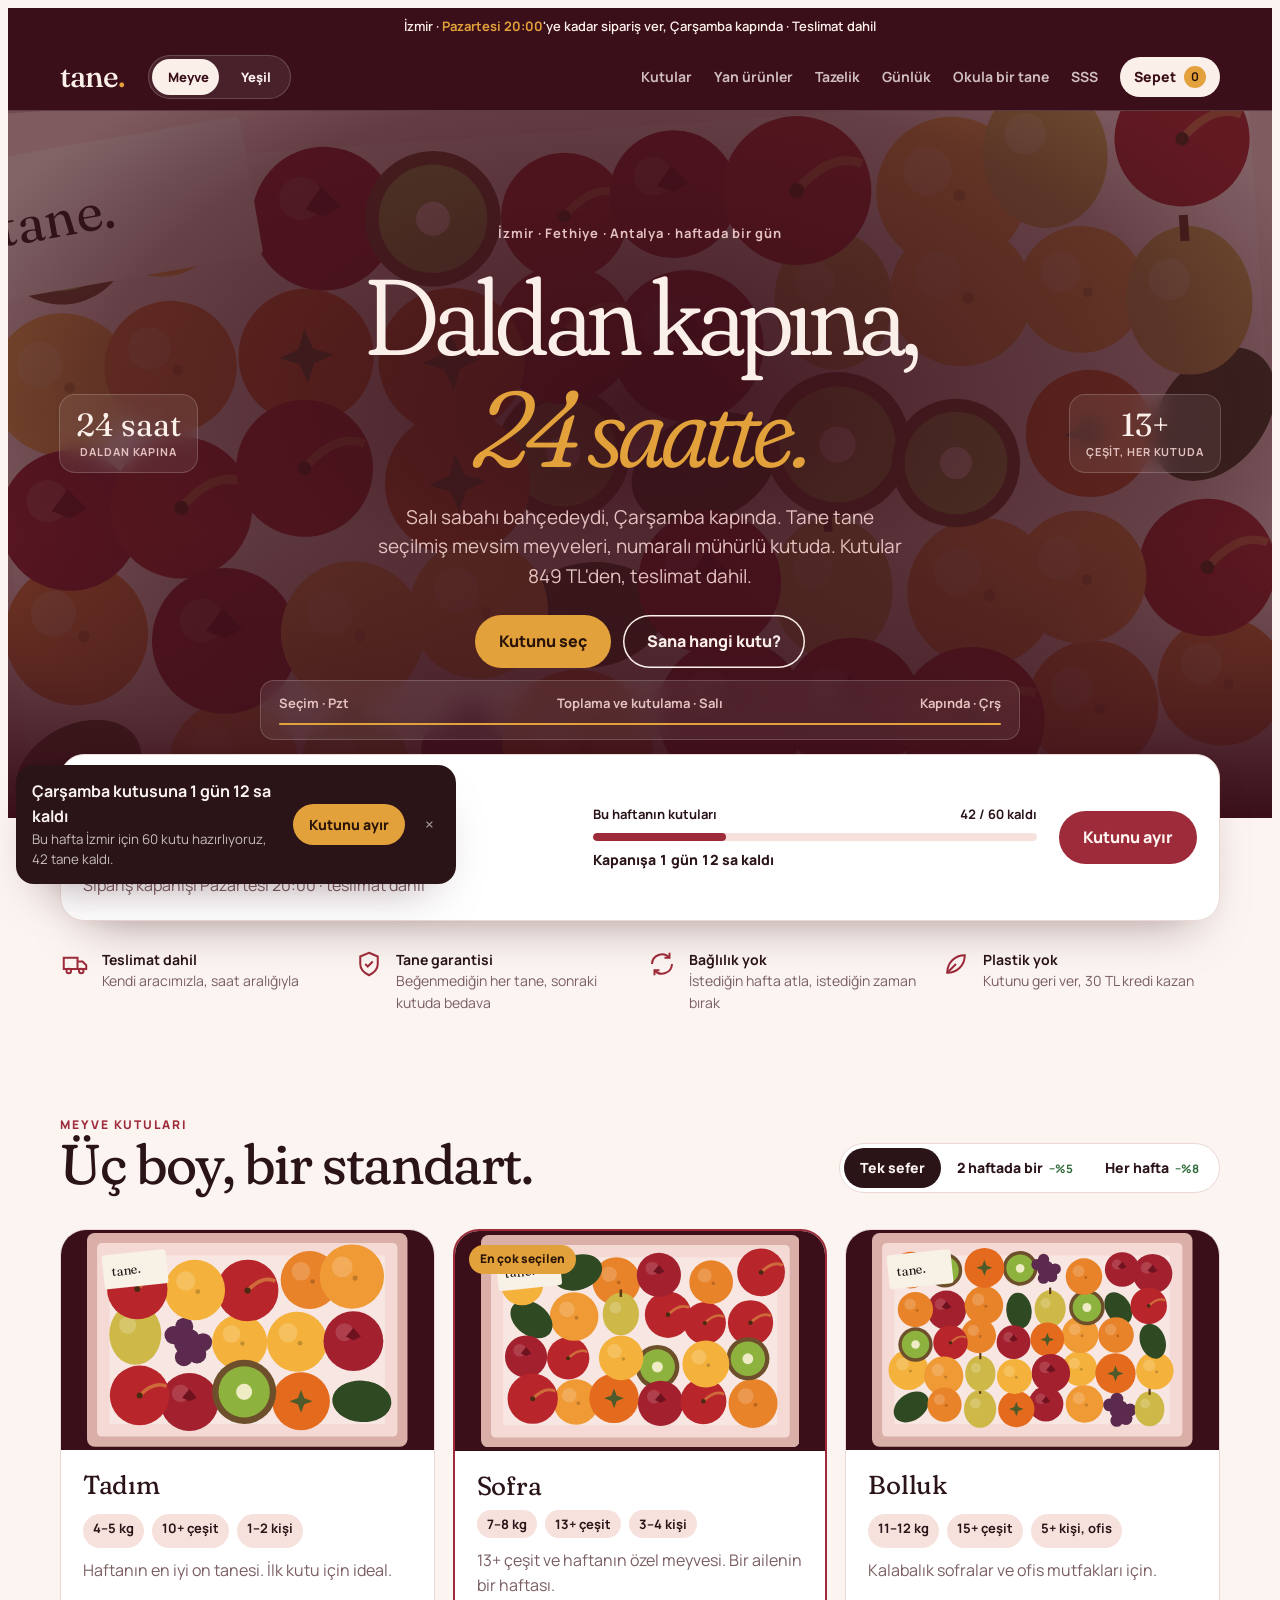
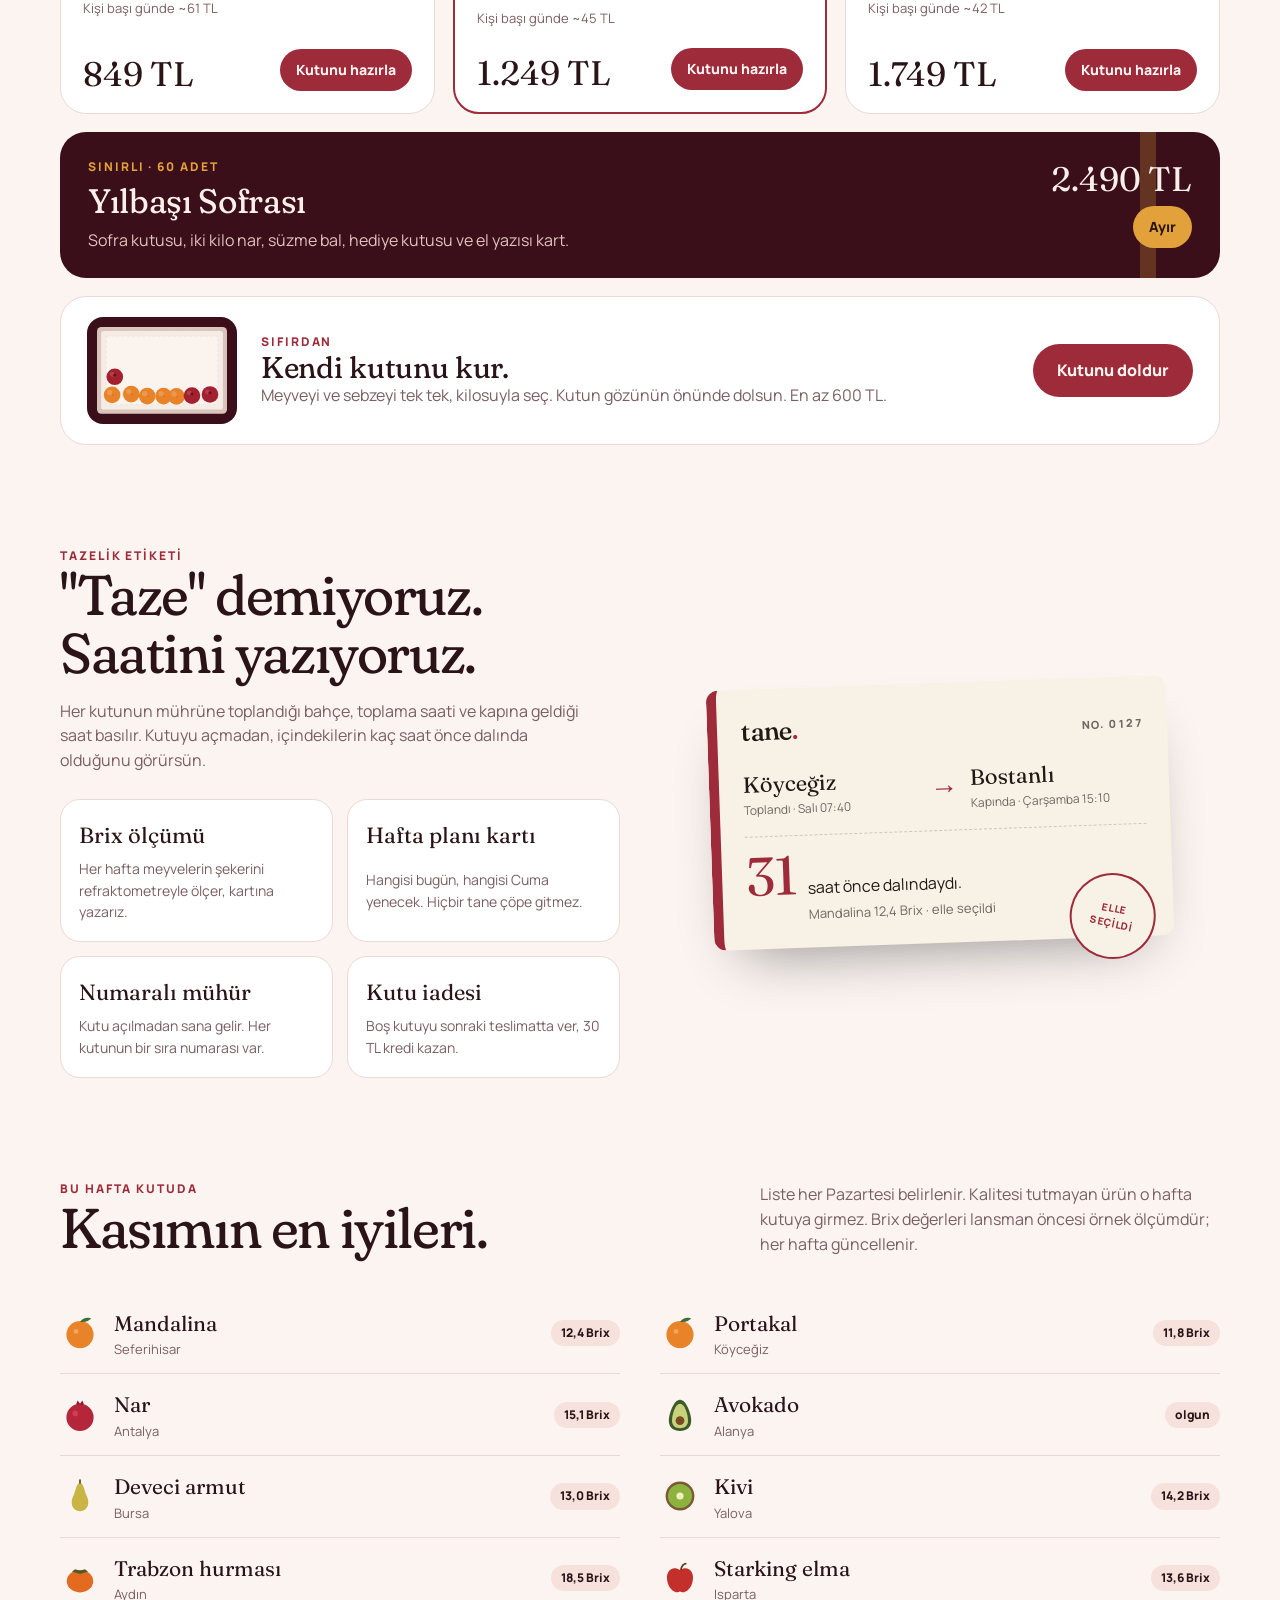
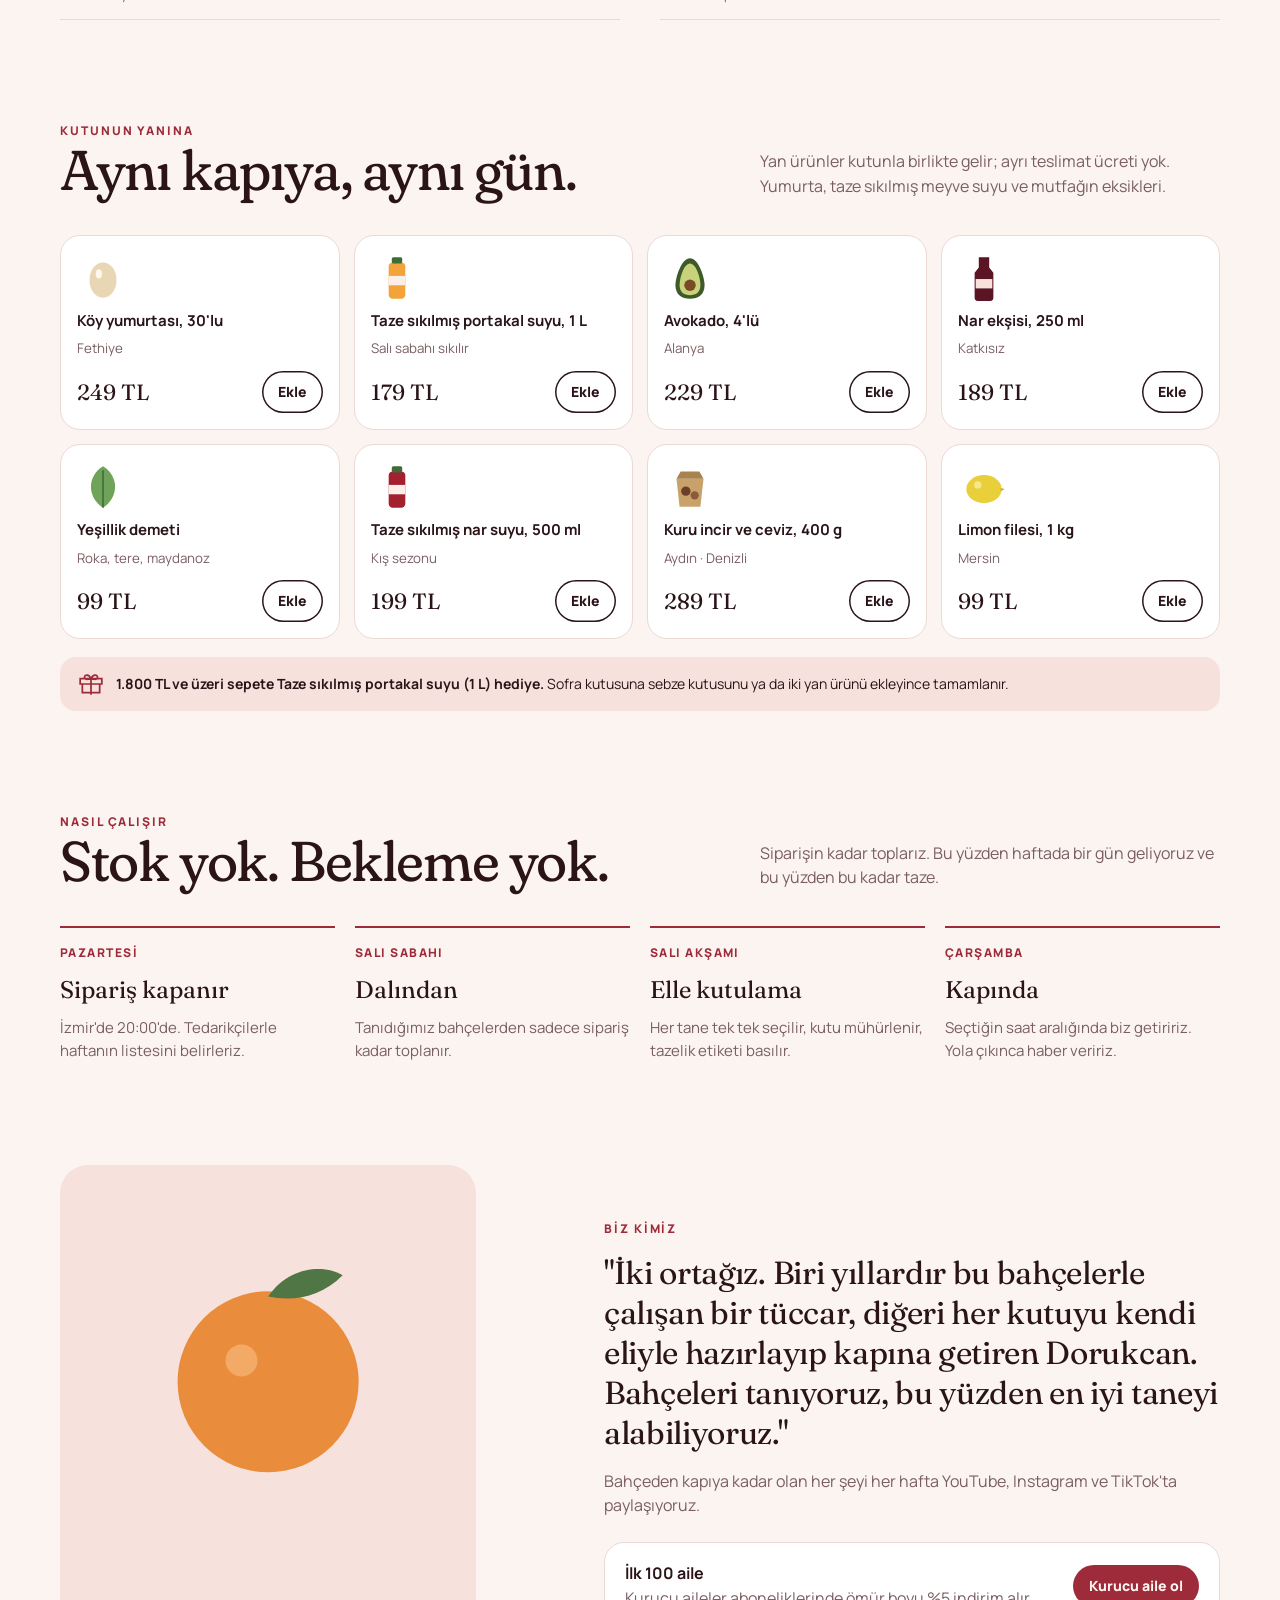
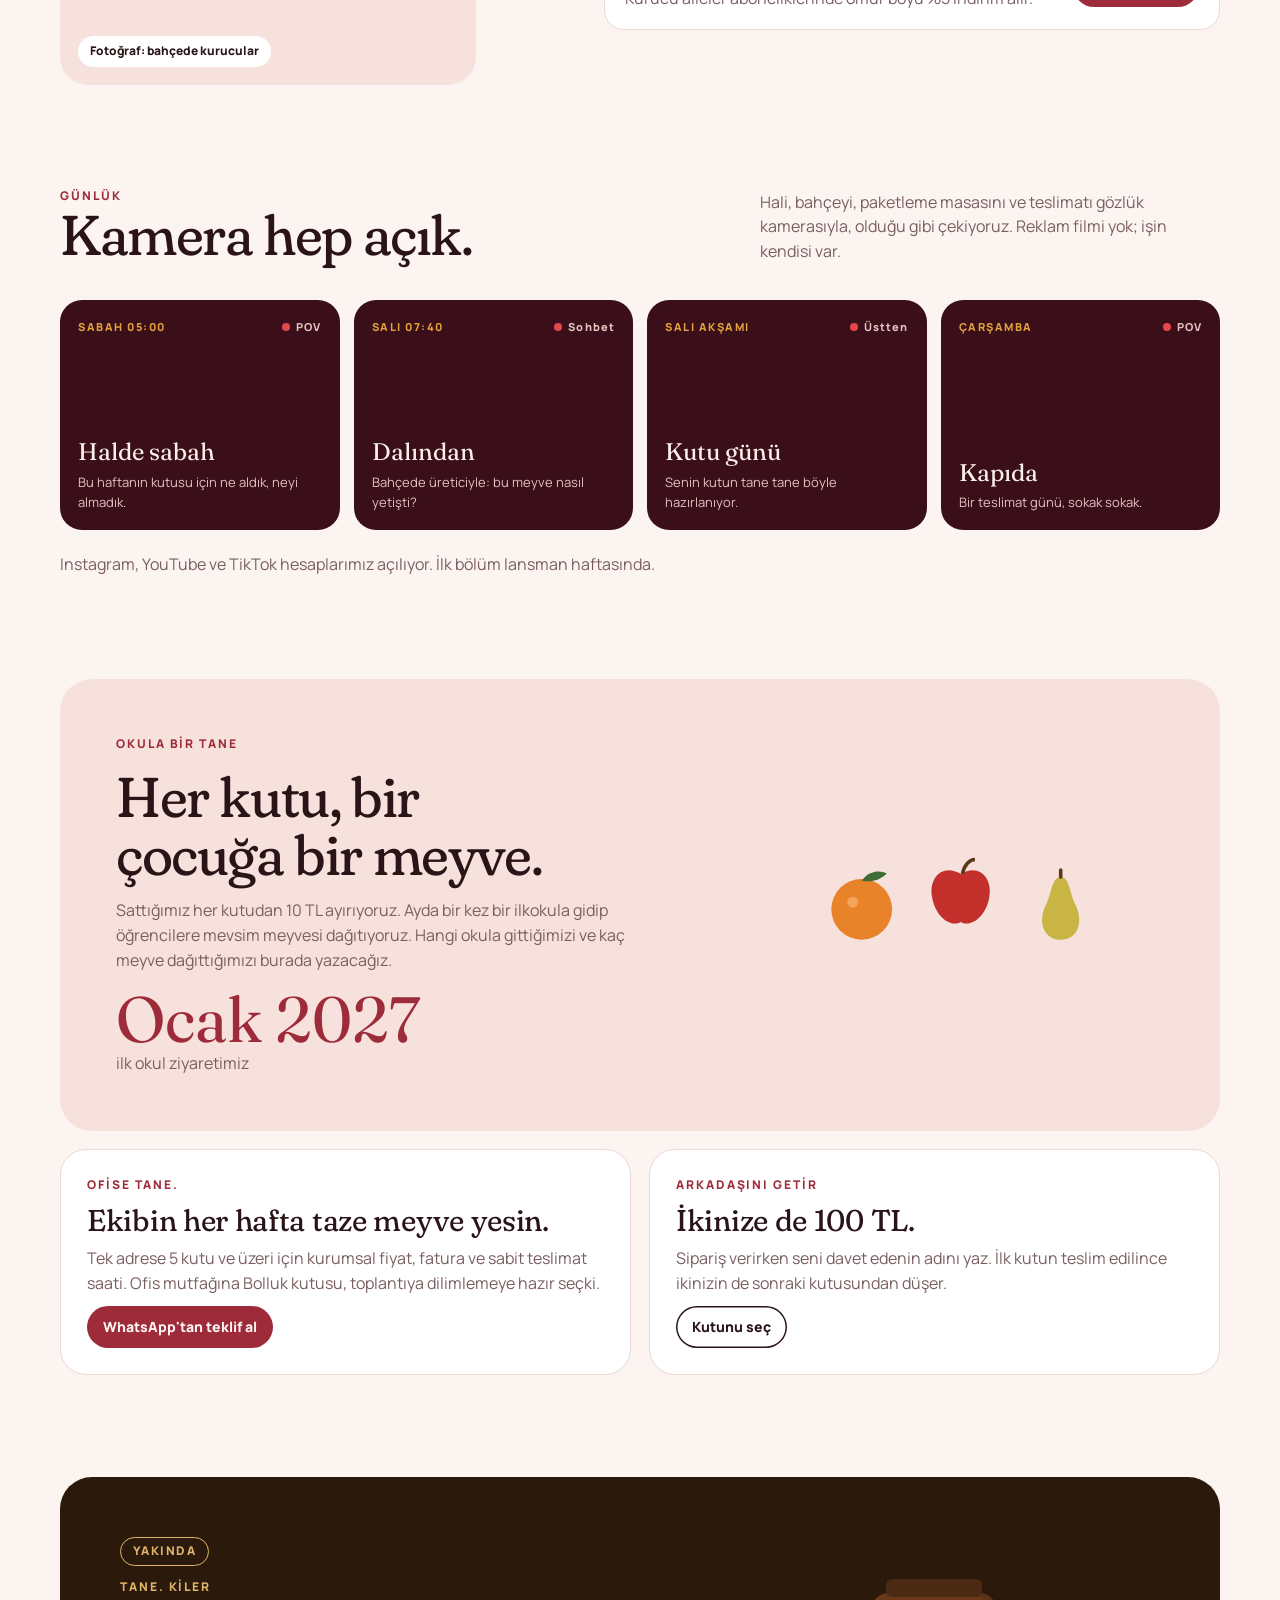
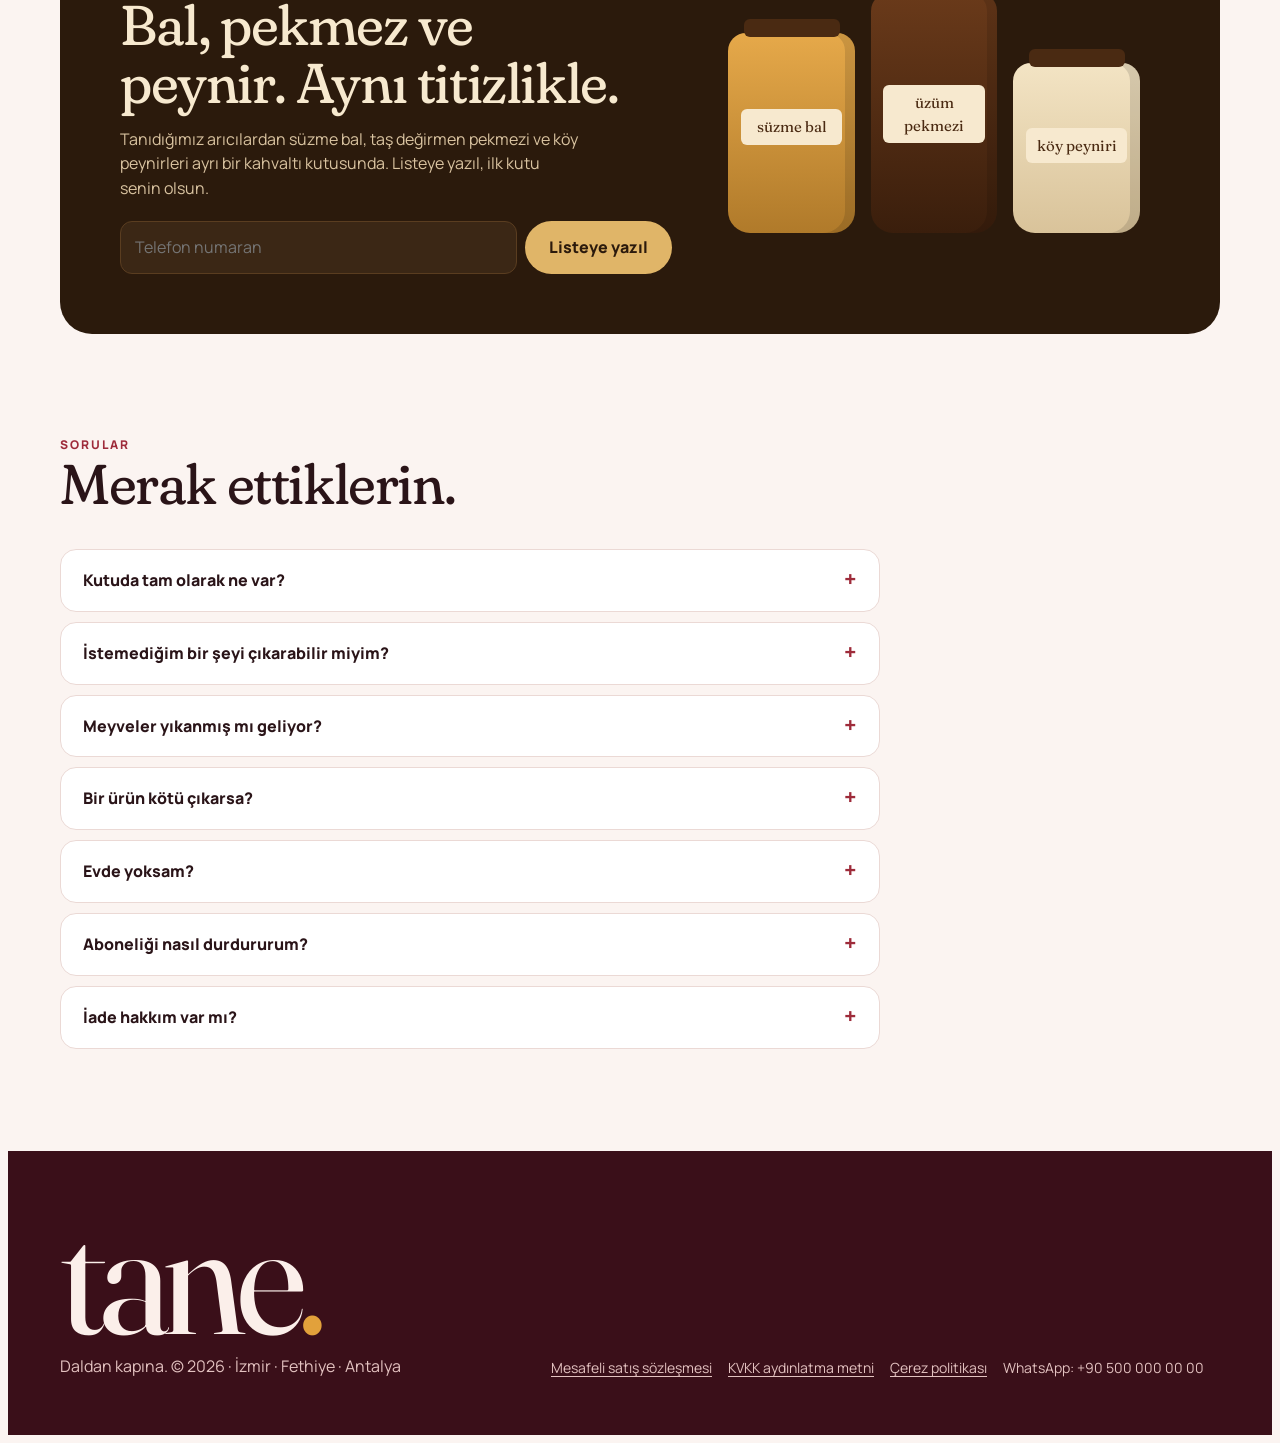
==== commit 4aa68eb4: "Yan ürünler, günlük, okul programı ve kutu şartnamesi - Site: Kutunun yanına bölümü, 1.800 TL hediye" ====
--- a/index.html
+++ b/index.html
@@ -236,6 +236,46 @@
 .kiler form{display:flex;gap:8px;flex-wrap:wrap;margin-top:20px}
 .kiler input{background:#3B2715;border-color:#5A3D20;color:#F7E9CF;flex:1;min-width:200px}
 .kiler .btn{background:#E0B568;color:#2B1A0C}
+
+/* side products */
+.side{display:grid;grid-template-columns:repeat(4,minmax(0,1fr));gap:14px}
+@media (max-width:980px){.side{grid-template-columns:repeat(2,minmax(0,1fr))}}
+.sp{background:var(--bg2);border:1px solid var(--line);border-radius:20px;padding:16px;display:grid;gap:8px;align-content:start;transition:transform .3s,border-color .3s}
+.sp:hover{transform:translateY(-4px);border-color:var(--accent)}
+.sp svg{width:52px;height:52px}
+.sp b{font-size:15px;line-height:1.25}
+.sp small{color:var(--mute)}
+.sp .r{display:flex;justify-content:space-between;align-items:center;gap:8px;margin-top:4px;flex-wrap:wrap}
+.sp .r span{font-family:var(--display);font-size:22px;white-space:nowrap}
+.giftline{margin-top:18px;display:flex;gap:12px;align-items:center;font-size:14px;background:var(--soft);border-radius:16px;padding:14px 18px;transition:background .6s}
+.giftline svg{width:26px;height:26px;flex:none;color:var(--accent)}
+.giftbar{display:grid;gap:6px;font-size:13px;font-weight:800;background:var(--soft);border-radius:14px;padding:12px 14px}
+.giftbar .meter{background:var(--bg2)}
+.giftbar .meter i{background:var(--warm)}
+/* journal */
+.series{display:grid;grid-template-columns:repeat(4,minmax(0,1fr));gap:14px}
+@media (max-width:980px){.series{grid-template-columns:repeat(2,minmax(0,1fr))}}
+.ep{border-radius:22px;background:var(--hero);color:var(--hero-fg);padding:18px;min-height:230px;display:flex;flex-direction:column;justify-content:space-between;position:relative;overflow:hidden;transition:transform .35s,background .6s}
+.ep:hover{transform:translateY(-5px)}
+.ep .when{font-size:11px;font-weight:800;letter-spacing:.14em;text-transform:uppercase;color:var(--warm)}
+.ep b{font-family:var(--display);font-size:24px;font-weight:400;line-height:1.1;display:block}
+.ep p{font-size:13px;color:var(--hero-mute);margin-top:6px}
+.ep .rec{position:absolute;top:18px;right:18px;display:flex;align-items:center;gap:6px;font-size:11px;font-weight:800;letter-spacing:.1em;color:var(--hero-mute)}
+.ep .rec::before{content:"";width:8px;height:8px;border-radius:50%;background:#E5484D;animation:blink 1.6s infinite}
+@keyframes blink{50%{opacity:.25}}
+.socials{display:flex;gap:10px;flex-wrap:wrap;margin-top:22px;align-items:center}
+/* school + duo */
+.school{border-radius:32px;background:var(--soft);padding:clamp(26px,4.5vw,56px);display:grid;grid-template-columns:1.2fr .8fr;gap:32px;align-items:center;transition:background .6s}
+@media (max-width:860px){.school{grid-template-columns:minmax(0,1fr)}}
+.cups{display:flex;gap:10px;justify-content:center;align-items:end}
+.cups svg{width:22%;max-width:96px;height:auto}
+.cups svg:nth-child(2){transform:translateY(-14px)}
+.school .stat{font-family:var(--display);font-size:clamp(40px,5vw,64px);line-height:1;color:var(--accent)}
+.duo{display:grid;grid-template-columns:1fr 1fr;gap:18px;margin-top:18px}
+@media (max-width:860px){.duo{grid-template-columns:minmax(0,1fr)}}
+.duo > div{background:var(--bg2);border:1px solid var(--line);border-radius:26px;padding:26px;display:grid;gap:10px;align-content:start;justify-items:start}
+.duo h3{font-size:30px}
+footer .soc a{color:var(--hero-fg);font-weight:800;text-decoration:none;border-bottom:1px solid var(--glass-line)}
 
 .faq{display:grid;gap:10px;max-width:820px}
 details{background:var(--bg2);border:1px solid var(--line);border-radius:16px;padding:18px 22px}
@@ -351,7 +391,7 @@
       <button id="sw-meyve" data-set-line="meyve" aria-pressed="true">Meyve</button>
       <button id="sw-yesil" data-set-line="yesil" aria-pressed="false">Yeşil</button>
     </div>
-    <nav class="links"><a href="#kutular">Kutular</a><a href="#tazelik">Tazelik</a><a href="#nasil">Nasıl çalışır</a><a href="#biz">Biz kimiz</a><a href="#sss">SSS</a></nav>
+    <nav class="links"><a href="#kutular">Kutular</a><a href="#yanina">Yan ürünler</a><a href="#tazelik">Tazelik</a><a href="#gunluk">Günlük</a><a href="#okul">Okula bir tane</a><a href="#sss">SSS</a></nav>
     <button class="cart-btn" id="cartBtn" aria-label="Sepeti aç">Sepet <b id="cartCount">0</b></button>
   </div>
 </header>
@@ -437,6 +477,14 @@
     </div>
   </section>
 
+  <section id="yanina" style="padding-top:0">
+    <div class="wrap">
+      <div class="head reveal"><div><p class="eyebrow">Kutunun yanına</p><h2>Aynı kapıya, aynı gün.</h2></div><p class="muted">Yan ürünler kutunla birlikte gelir; ayrı teslimat ücreti yok. Yumurta, taze sıkılmış meyve suyu ve mutfağın eksikleri.</p></div>
+      <div class="side" id="sideGrid"></div>
+      <p class="giftline" id="giftLine"></p>
+    </div>
+  </section>
+
   <section id="nasil" style="padding-top:0">
     <div class="wrap">
       <div class="head reveal"><div><p class="eyebrow">Nasıl çalışır</p><h2>Stok yok. Bekleme yok.</h2></div><p class="muted">Siparişin kadar toplarız. Bu yüzden haftada bir gün geliyoruz ve bu yüzden bu kadar taze.</p></div>
@@ -457,6 +505,39 @@
         <blockquote style="margin-top:14px">"İki ortağız. Biri yıllardır bu bahçelerle çalışan bir tüccar, diğeri her kutuyu kendi eliyle hazırlayıp kapına getiren Dorukcan. Bahçeleri tanıyoruz, bu yüzden en iyi taneyi alabiliyoruz."</blockquote>
         <p class="muted" style="margin-top:16px">Bahçeden kapıya kadar olan her şeyi her hafta YouTube, Instagram ve TikTok'ta paylaşıyoruz.</p>
         <div class="perk"><span><b>İlk 100 aile</b><br><span class="muted">Kurucu aileler aboneliklerinde ömür boyu %5 indirim alır.</span></span><a class="btn sm" href="#kutular">Kurucu aile ol</a></div>
+      </div>
+    </div>
+  </section>
+
+  <section id="gunluk" style="padding-top:0">
+    <div class="wrap">
+      <div class="head reveal"><div><p class="eyebrow">Günlük</p><h2>Kamera hep açık.</h2></div><p class="muted">Hali, bahçeyi, paketleme masasını ve teslimatı gözlük kamerasıyla, olduğu gibi çekiyoruz. Reklam filmi yok; işin kendisi var.</p></div>
+      <div class="series">
+        <div class="ep"><span class="rec">POV</span><span class="when">Sabah 05:00</span><div><b>Halde sabah</b><p>Bu haftanın kutusu için ne aldık, neyi almadık.</p></div></div>
+        <div class="ep"><span class="rec">Sohbet</span><span class="when">Salı 07:40</span><div><b>Dalından</b><p>Bahçede üreticiyle: bu meyve nasıl yetişti?</p></div></div>
+        <div class="ep"><span class="rec">Üstten</span><span class="when">Salı akşamı</span><div><b>Kutu günü</b><p>Senin kutun tane tane böyle hazırlanıyor.</p></div></div>
+        <div class="ep"><span class="rec">POV</span><span class="when">Çarşamba</span><div><b>Kapıda</b><p>Bir teslimat günü, sokak sokak.</p></div></div>
+      </div>
+      <div class="socials" id="socials"></div>
+    </div>
+  </section>
+
+  <section id="okul" style="padding-top:0">
+    <div class="wrap">
+      <div class="school reveal">
+        <div style="display:grid;gap:14px;justify-items:start">
+          <p class="eyebrow">Okula bir tane</p>
+          <h2>Her kutu, bir çocuğa bir meyve.</h2>
+          <p class="muted" style="max-width:520px" id="schoolTxt"></p>
+          <p><span class="stat num" id="schoolStat"></span><br><span class="muted" id="schoolSub"></span></p>
+        </div>
+        <div class="cups" aria-hidden="true">
+          <svg viewBox="0 0 100 100"><use href="#i-mandalina"/></svg><svg viewBox="0 0 100 100"><use href="#i-elma"/></svg><svg viewBox="0 0 100 100"><use href="#i-armut"/></svg>
+        </div>
+      </div>
+      <div class="duo">
+        <div class="reveal"><p class="eyebrow">Ofise tane.</p><h3>Ekibin her hafta taze meyve yesin.</h3><p class="muted">Tek adrese 5 kutu ve üzeri için kurumsal fiyat, fatura ve sabit teslimat saati. Ofis mutfağına Bolluk kutusu, toplantıya dilimlemeye hazır seçki.</p><a class="btn sm" id="ofisBtn" href="#" target="_blank" rel="noopener">WhatsApp'tan teklif al</a></div>
+        <div class="reveal"><p class="eyebrow">Arkadaşını getir</p><h3>İkinize de <span id="refAmt"></span>.</h3><p class="muted">Sipariş verirken seni davet edenin adını yaz. İlk kutun teslim edilince ikinizin de sonraki kutusundan düşer.</p><a class="btn sm line" href="#kutular">Kutunu seç</a></div>
       </div>
     </div>
   </section>
@@ -505,6 +586,7 @@
       <button class="linklike" data-legal="kvkk">KVKK aydınlatma metni</button>
       <button class="linklike" data-legal="cerez">Çerez politikası</button>
       <span>WhatsApp: <span id="waText"></span></span>
+      <span class="soc" id="footSoc"></span>
     </nav>
   </div>
 </footer>
@@ -593,6 +675,9 @@
   <symbol id="i-yaprak" viewBox="0 0 100 100"><path d="M50 90 C20 70 18 30 50 10 C82 30 80 70 50 90Z" fill="#6FA35A"/><path d="M50 90 L50 18" stroke="#3F6B35" stroke-width="3"/></symbol>
   <symbol id="i-yumurta" viewBox="0 0 100 100"><ellipse cx="50" cy="54" rx="26" ry="34" fill="#E9D6B4"/><ellipse cx="42" cy="42" rx="6" ry="9" fill="#FFF8EC"/></symbol>
   <symbol id="i-suyu" viewBox="0 0 100 100"><rect x="34" y="20" width="32" height="70" rx="8" fill="#F2A33A"/><rect x="40" y="10" width="20" height="12" rx="3" fill="#3F6B35"/><rect x="34" y="46" width="32" height="18" fill="#FBEFEA"/></symbol>
+  <symbol id="i-narsuyu" viewBox="0 0 100 100"><rect x="34" y="20" width="32" height="70" rx="8" fill="#A3202F"/><rect x="40" y="10" width="20" height="12" rx="3" fill="#3F6B35"/><rect x="34" y="46" width="32" height="18" fill="#FBEFEA"/></symbol>
+  <symbol id="i-kuru" viewBox="0 0 100 100"><path d="M24 34h52l-6 54H30z" fill="#C9A26B"/><path d="M24 34l8-14h36l8 14z" fill="#A9824D"/><circle cx="42" cy="58" r="9" fill="#6B3F2A"/><circle cx="59" cy="66" r="8" fill="#8A5A3A"/></symbol>
+  <symbol id="i-limon" viewBox="0 0 100 100"><ellipse cx="50" cy="54" rx="34" ry="27" fill="#E9CF3A"/><circle cx="38" cy="46" r="7" fill="#F6E88A"/><path d="M82 52l8 2-8 4z" fill="#C9B02A"/></symbol>
   <symbol id="i-eksi" viewBox="0 0 100 100"><path d="M40 10h20v20l8 10v48a6 6 0 0 1-6 6H38a6 6 0 0 1-6-6V40l8-10z" fill="#5A1424"/><rect x="34" y="52" width="32" height="18" fill="#F6E1DC"/></symbol>
 </defs></svg>
 
@@ -605,7 +690,14 @@
   vegAddPrice: 599, vegAlonePrice: 749,
   giftPrice: 150, boxReturnCredit: 30,
   freq: [ { id:"tek", label:"Tek sefer", off:0 }, { id:"iki", label:"2 haftada bir", off:.05 }, { id:"hafta", label:"Her hafta", off:.08 } ],
-  firstOrderGift: "İlk aboneliğe taze sıkılmış portakal suyu (1 L) hediye"
+  firstOrderGift: "İlk aboneliğe taze sıkılmış portakal suyu (1 L) hediye",
+  // Sosyal hesaplar: açınca tam adresi yaz (ör. "https://instagram.com/tane.kutu"). Boş olan görünmez.
+  social: { instagram: "", youtube: "", tiktok: "" },
+  // Sepet bu tutarı geçince hediye. 0 yaparsan kapanır.
+  giftThreshold: 1800, giftLabel: "Taze sıkılmış portakal suyu (1 L)",
+  // Okula bir tane: kutu başına ayrılan tutar, bugüne kadar dağıtılan meyve paketi (gerçek sayı), ilk dağıtım.
+  school: { perBox: 10, given: 0, next: "Ocak 2027" },
+  referral: 100
 };
 const BOXES = [
   { id:"tadim",  line:"meyve", name:"Tadım",  kg:"4–5 kg",   kgN:4.5,  cesit:"10+", kisi:"1–2 kişi",      people:2, price:849,  desc:"Haftanın en iyi on tanesi. İlk kutu için ideal." },
@@ -619,7 +711,10 @@
   { id:"suyu",    icon:"suyu",    label:"Taze sıkılmış portakal suyu, 1 L", note:"Salı sabahı sıkılır", price:179 },
   { id:"avo",     icon:"avokado", label:"Avokado, 4'lü", note:"Alanya", price:229 },
   { id:"eksi",    icon:"eksi",    label:"Nar ekşisi, 250 ml", note:"Katkısız", price:189 },
-  { id:"yesil",   icon:"yaprak",  label:"Yeşillik demeti", note:"Roka, tere, maydanoz", price:99 }
+  { id:"yesil",   icon:"yaprak",  label:"Yeşillik demeti", note:"Roka, tere, maydanoz", price:99 },
+  { id:"narsuyu", icon:"narsuyu", label:"Taze sıkılmış nar suyu, 500 ml", note:"Kış sezonu", price:199 },
+  { id:"kuru",    icon:"kuru",    label:"Kuru incir ve ceviz, 400 g", note:"Aydın · Denizli", price:289 },
+  { id:"limon",   icon:"limon",   label:"Limon filesi, 1 kg", note:"Mersin", price:99 }
 ];
 const WEEK = {
   meyve: [["mandalina","Mandalina","Seferihisar","12,4"],["mandalina","Portakal","Köyceğiz","11,8"],["nar","Nar","Antalya","15,1"],["avokado","Avokado","Alanya",""],["armut","Deveci armut","Bursa","13,0"],["kivi","Kivi","Yalova","14,2"],["hurma","Trabzon hurması","Aydın","18,5"],["elma","Starking elma","Isparta","13,6"]],
@@ -965,6 +1060,27 @@
   setTimeout(closeSheets, 250);
 });
 
+/* ---------- side products, journal, school ---------- */
+function renderSide(){
+  $("#sideGrid").innerHTML = ADDONS.map(a => `<div class="sp"><svg aria-hidden="true"><use href="#i-${a.icon}"/></svg><b>${a.label}</b><small>${a.note}</small><div class="r"><span>${tl(a.price)}</span><button class="btn sm line" data-side="${a.id}">Ekle</button></div></div>`).join("");
+  const T = CONFIG.giftThreshold;
+  $("#giftLine").hidden = !T;
+  $("#giftLine").innerHTML = `<svg viewBox="0 0 24 24" fill="none" stroke="currentColor" stroke-width="1.6" aria-hidden="true"><path d="M20 12v8H4v-8M2 7h20v5H2zM12 22V7M12 7c-2-4-6-4-6-1s6 1 6 1zm0 0c2-4 6-4 6-1s-6 1-6 1z"/></svg><span><b>${tl(T)} ve üzeri sepete ${CONFIG.giftLabel} hediye.</b> Sofra kutusuna sebze kutusunu ya da iki yan ürünü ekleyince tamamlanır.</span>`;
+}
+$("#sideGrid").addEventListener("click", e => { const b = e.target.closest("[data-side]"); if (!b) return; const a = ADDONS.find(x => x.id === b.dataset.side); addToCart({ type:"addon", id:a.id, name:a.label, price:a.price, lines:[] }, b); });
+function renderCommunity(){
+  const names = { instagram:"Instagram", youtube:"YouTube", tiktok:"TikTok" };
+  const links = Object.entries(CONFIG.social).filter(([,u]) => u).map(([k,u]) => `<a class="btn sm line" href="${u}" target="_blank" rel="noopener">${names[k]}</a>`);
+  $("#socials").innerHTML = links.length ? `<span class="muted" style="font-weight:700">Takip et:</span>` + links.join("") : `<span class="muted">Instagram, YouTube ve TikTok hesaplarımız açılıyor. İlk bölüm lansman haftasında.</span>`;
+  $("#footSoc").innerHTML = Object.entries(CONFIG.social).filter(([,u]) => u).map(([k,u]) => `<a href="${u}" target="_blank" rel="noopener">${names[k]}</a>`).join(" · ");
+  const sc = CONFIG.school;
+  $("#schoolTxt").textContent = `Sattığımız her kutudan ${sc.perBox} TL ayırıyoruz. Ayda bir kez bir ilkokula gidip öğrencilere mevsim meyvesi dağıtıyoruz. Hangi okula gittiğimizi ve kaç meyve dağıttığımızı burada yazacağız.`;
+  $("#schoolStat").textContent = sc.given ? sc.given.toLocaleString("tr-TR") : sc.next;
+  $("#schoolSub").textContent = sc.given ? "meyve paketi bugüne kadar dağıtıldı" : "ilk okul ziyaretimiz";
+  $("#refAmt").textContent = tl(CONFIG.referral);
+  $("#ofisBtn").href = "https://wa.me/" + CONFIG.whatsapp + "?text=" + encodeURIComponent(`Merhaba ${CONFIG.brand}, ofisimiz için haftalık meyve kutusu teklifi almak istiyorum.`);
+}
+
 /* ---------- cart ---------- */
 let stepN = 1, form = {};
 function save(){ store.set("tane_cart2", cart); $("#cartCount").textContent = cart.length; }
@@ -982,6 +1098,13 @@
 const subtotal = () => cart.reduce((s,c) => s + c.price, 0);
 const finalTotal = () => subtotal() - (form.retBox ? CONFIG.boxReturnCredit : 0);
 const shield = `<svg viewBox="0 0 24 24" fill="none" stroke="currentColor" stroke-width="1.8"><path d="M12 3l7 3v6c0 4-3 7-7 9-4-2-7-5-7-9V6z"/><path d="M9 12l2 2 4-4"/></svg>`;
+const hasBox = () => cart.some(c => c.type !== "addon");
+const giftOn = () => CONFIG.giftThreshold > 0 && hasBox() && subtotal() >= CONFIG.giftThreshold;
+function giftBar(){
+  const T = CONFIG.giftThreshold; if (!T) return "";
+  const s = subtotal(), left = T - s;
+  return `<div class="giftbar"><span>${left > 0 ? `${tl(left)} daha ekle, ${CONFIG.giftLabel} hediye` : `Hediyen kutuda: ${CONFIG.giftLabel}`}</span><div class="meter"><i style="width:${Math.min(100, s / T * 100)}%"></i></div></div>`;
+}
 function renderCart(){
   ["#st1","#st2","#st3"].forEach((x,i) => $(x).classList.toggle("on", i < stepN));
   const body = $("#cartBody"), foot = $("#cartFoot");
@@ -989,9 +1112,9 @@
   if (stepN === 1){
     const hasVeg = cart.some(c => (c.lines||[]).includes("+ Mutfak sebze kutusu") || c.id === "mutfak");
     const hasMeyve = cart.some(c => (c.type === "box" && BOXES.find(b => b.id === c.id).line === "meyve") || c.type === "limited");
-    body.innerHTML = cart.map((c,i) => `<div class="ci"><div class="t"><span>${c.name}${c.freq ? " · " + CONFIG.freq.find(f => f.id === c.freq).label : ""}</span><span class="num">${tl(c.price)}</span></div>${c.lines && c.lines.length ? `<span class="muted">${c.lines.join(" · ")}</span>` : ""}<button class="rm" data-rm="${i}">Kaldır</button></div>`).join("")
+    body.innerHTML = giftBar() + cart.map((c,i) => `<div class="ci"><div class="t"><span>${c.name}${c.freq ? " · " + CONFIG.freq.find(f => f.id === c.freq).label : ""}</span><span class="num">${tl(c.price)}</span></div>${c.lines && c.lines.length ? `<span class="muted">${c.lines.join(" · ")}</span>` : ""}<button class="rm" data-rm="${i}">Kaldır</button></div>`).join("")
       + (hasMeyve && !hasVeg ? `<div class="bumpbox"><b>Sebze kutusunu da ekle, 150 TL kazan.</b><span class="muted">Aynı teslimatla gelir: 749 yerine 599 TL.</span><button class="btn sm" data-bumpveg>Mutfak kutusunu ekle · 599 TL</button></div>` : "")
-      + `<div class="bumpbox" style="border-style:solid;border-color:var(--line)"><b>Kutuna ekle</b><div class="addons">${ADDONS.slice(0,3).map(a => `<div class="ad"><svg aria-hidden="true"><use href="#i-${a.icon}"/></svg><span><b>${a.label}</b><small>${tl(a.price)}</small></span><button class="btn sm line" data-quickadd="${a.id}">Ekle</button></div>`).join("")}</div></div>`;
+      + `<div class="bumpbox" style="border-style:solid;border-color:var(--line)"><b>Kutunun yanına</b><div class="addons">${ADDONS.filter(a => !cart.some(c => c.type === "addon" && c.id === a.id)).slice(0,4).map(a => `<div class="ad"><svg aria-hidden="true"><use href="#i-${a.icon}"/></svg><span><b>${a.label}</b><small>${tl(a.price)}</small></span><button class="btn sm line" data-quickadd="${a.id}">Ekle</button></div>`).join("")}</div></div>`;
     foot.innerHTML = `<div class="total"><span>Ara toplam<br><small class="muted">Teslimat dahil</small></span><b class="num">${tl(subtotal())}</b></div><button class="btn" data-step="2">Teslimat bilgileri</button><div class="guarantee">${shield}Tane garantisi · bağlılık yok · kapıda ya da linkle ödeme</div>`;
   } else if (stepN === 2){
     const c = CITIES[city];
@@ -1002,7 +1125,9 @@
       <label class="field" for="fAddr">Açık adres<textarea id="fAddr" placeholder="Mahalle, sokak, bina, daire"></textarea></label>
       <label class="field" for="fHeard">Bizi nereden duydun?<select id="fHeard"><option>Instagram</option><option>TikTok</option><option>YouTube</option><option>Google</option><option>Arkadaş tavsiyesi</option><option>Diğer</option></select></label>
       <label class="check" for="retBox"><input type="checkbox" id="retBox"> Önceki boş kutumu teslimatta geri vereceğim (−${CONFIG.boxReturnCredit} TL)</label>
-      <label class="check" for="fDoor"><input type="checkbox" id="fDoor" checked> Evde yoksam kutu kapıya ya da kapıcıya bırakılabilir</label>`;
+      <label class="check" for="fDoor"><input type="checkbox" id="fDoor" checked> Evde yoksam kutu kapıya ya da kapıcıya bırakılabilir</label>
+      <label class="field" for="fRef">Seni davet eden <span class="muted" style="font-weight:600">· varsa, ikinize de ${tl(CONFIG.referral)}</span><input id="fRef" placeholder="Arkadaşının adı soyadı"></label>
+      <label class="check" for="fVideo"><input type="checkbox" id="fVideo"> Teslimatımın videosu sosyal medyada paylaşılabilir (yüzüm ve adresim görünmeden)</label>`;
     foot.innerHTML = `<div class="total"><span>Toplam<br><small class="muted">Teslimat dahil</small></span><b class="num" id="ttl">${tl(finalTotal())}</b></div><div style="display:grid;grid-template-columns:auto 1fr;gap:8px"><button class="btn line sm" data-step="1">Geri</button><button class="btn" data-step="3">Devam</button></div>`;
     restoreForm();
     $("#fCity").addEventListener("change", e => { keepForm(); city = +e.target.value; delete form.fSemt; delete form.fSlot; renderCity(); renderCart(); });
@@ -1010,7 +1135,7 @@
   } else {
     const c = CITIES[city], F = form;
     body.innerHTML = `<div class="ci"><div class="t"><span>Teslimat</span><span>${c.name}</span></div><span class="muted">${F.fSemt} · ${c.day} ${F.fSlot}<br>${F.fName} · ${F.fTel}<br>${F.fAddr}</span></div>
-      <div class="totals"><div><span>Kutular</span><span>${tl(subtotal())}</span></div>${F.retBox ? `<div><span>Kutu iadesi</span><span>−${tl(CONFIG.boxReturnCredit)}</span></div>` : ""}<div><span>Teslimat</span><span>Dahil</span></div><div style="font-family:var(--display);font-size:26px"><span>Toplam</span><span>${tl(finalTotal())}</span></div></div>
+      <div class="totals"><div><span>Kutular</span><span>${tl(subtotal())}</span></div>${F.retBox ? `<div><span>Kutu iadesi</span><span>−${tl(CONFIG.boxReturnCredit)}</span></div>` : ""}${giftOn() ? `<div><span>Hediye: ${CONFIG.giftLabel}</span><span>0 TL</span></div>` : ""}<div><span>Teslimat</span><span>Dahil</span></div><div style="font-family:var(--display);font-size:26px"><span>Toplam</span><span>${tl(finalTotal())}</span></div></div>
       ${cart.some(x => x.freq && x.freq !== "tek") ? `<p class="guarantee">${shield}${CONFIG.firstOrderGift}</p>` : ""}
       <label class="check" for="fOk"><input type="checkbox" id="fOk"> Ön bilgilendirme formunu ve mesafeli satış sözleşmesini okudum, onaylıyorum.</label>`;
     foot.innerHTML = `<a class="btn" id="sendWa" href="#" target="_blank" rel="noopener">WhatsApp ile siparişi gönder</a><button class="btn line sm" data-step="2">Geri</button><small class="muted">Sipariş özetin WhatsApp'a hazır mesaj olarak düşer. Ödeme kapıda ya da göndereceğimiz linkle.</small>`;
@@ -1018,13 +1143,13 @@
     $("#sendWa").addEventListener("click", e => { if (!$("#fOk").checked){ e.preventDefault(); toast("Önce sözleşme onayını işaretle"); } else toast("Sipariş mesajın WhatsApp'ta hazır"); });
   }
 }
-const FIELDS = ["fSemt","fSlot","fName","fTel","fAddr","fHeard","retBox","fDoor"];
+const FIELDS = ["fSemt","fSlot","fName","fTel","fAddr","fHeard","retBox","fDoor","fRef","fVideo"];
 function keepForm(){ FIELDS.forEach(f => { const el = $("#" + f); if (el) form[f] = el.type === "checkbox" ? el.checked : el.value; }); }
 function restoreForm(){ FIELDS.forEach(f => { const el = $("#" + f); if (!el || form[f] === undefined) return; if (el.type === "checkbox") el.checked = form[f]; else if (el.tagName !== "SELECT" || [...el.options].some(o => o.value === form[f])) el.value = form[f]; }); }
 function waLink(){
   const c = CITIES[city], F = form, L = [`Merhaba ${CONFIG.brand}, sipariş vermek istiyorum.`, ""];
   cart.forEach((x,i) => { L.push(`${i+1}. ${x.name}${x.freq ? " (" + CONFIG.freq.find(f => f.id === x.freq).label + ")" : ""} – ${tl(x.price)}`); (x.lines||[]).forEach(l => L.push("   " + l)); });
-  L.push("", `Toplam: ${tl(finalTotal())}${F.retBox ? " (kutu iadesi düşüldü)" : ""}`, `Teslimat: ${c.name}, ${F.fSemt} · ${c.day} ${F.fSlot}`, `Ad: ${F.fName}`, `Tel: ${F.fTel}`, `Adres: ${F.fAddr}`, `Kapıya bırakılabilir: ${F.fDoor ? "Evet" : "Hayır"}`, `Bizi buradan duydum: ${F.fHeard}`);
+  L.push("", `Toplam: ${tl(finalTotal())}${F.retBox ? " (kutu iadesi düşüldü)" : ""}`, `Teslimat: ${c.name}, ${F.fSemt} · ${c.day} ${F.fSlot}`, `Ad: ${F.fName}`, `Tel: ${F.fTel}`, `Adres: ${F.fAddr}`, `Kapıya bırakılabilir: ${F.fDoor ? "Evet" : "Hayır"}`, `Bizi buradan duydum: ${F.fHeard}`, ...(F.fRef && F.fRef.trim() ? [`Davet eden: ${F.fRef.trim()}`] : []), `Video paylaşımı: ${F.fVideo ? "İzin veriyorum" : "İzin vermiyorum"}`, ...(giftOn() ? [`Hediye: ${CONFIG.giftLabel}`] : []));
   return "https://wa.me/" + CONFIG.whatsapp + "?text=" + encodeURIComponent(L.join("\n"));
 }
 $("#cart").addEventListener("click", e => {
@@ -1034,6 +1159,7 @@
   if (bv){ addToCart({ type:"addon", id:"mutfak", name:"Mutfak sebze kutusu (meyveyle)", price:CONFIG.vegAddPrice, lines:[] }, bv); renderCart(); }
   if (s){
     const to = +s.dataset.step;
+    if (to > 1 && !hasBox()){ toast("Yan ürünler kutuyla birlikte gelir. Önce bir kutu seç"); return; }
     if (stepN === 2) keepForm();
     if (stepN === 2 && to === 3){ const miss = []; if (!form.fName.trim()) miss.push("ad soyad"); if (!form.fTel.trim()) miss.push("telefon"); if (!form.fAddr.trim()) miss.push("adres"); if (miss.length){ toast("Eksik: " + miss.join(", ")); return; } }
     stepN = to; renderCart(); $("#cartBody").scrollTop = 0;
@@ -1137,7 +1263,7 @@
 
 /* init */
 $("#waText").textContent = "+" + CONFIG.whatsapp.replace(/^(\d{2})(\d{3})(\d{3})(\d{2})(\d{2})$/, "$1 $2 $3 $4 $5");
-renderFreq(); setLine("meyve"); renderCity(); save(); greet();
+renderFreq(); setLine("meyve"); renderCity(); renderSide(); renderCommunity(); save(); greet();
 </script>
 
 </body>
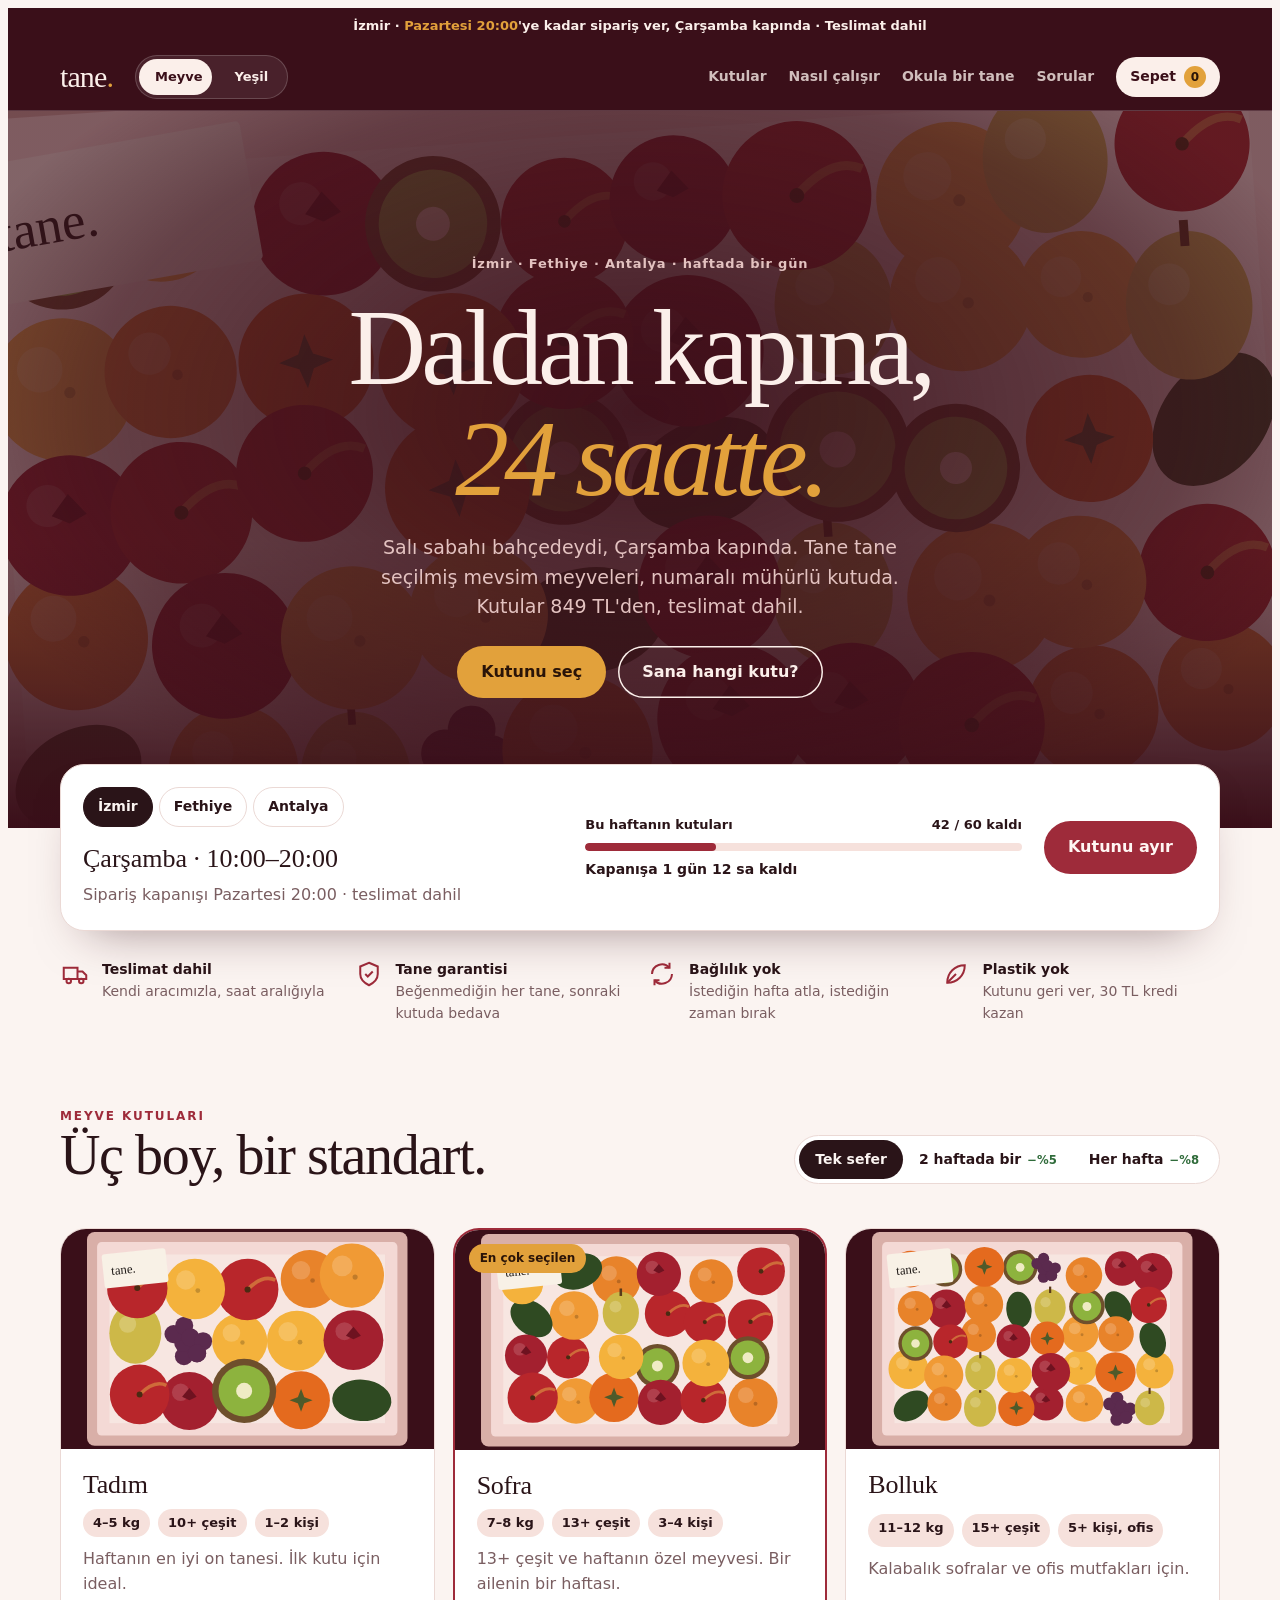
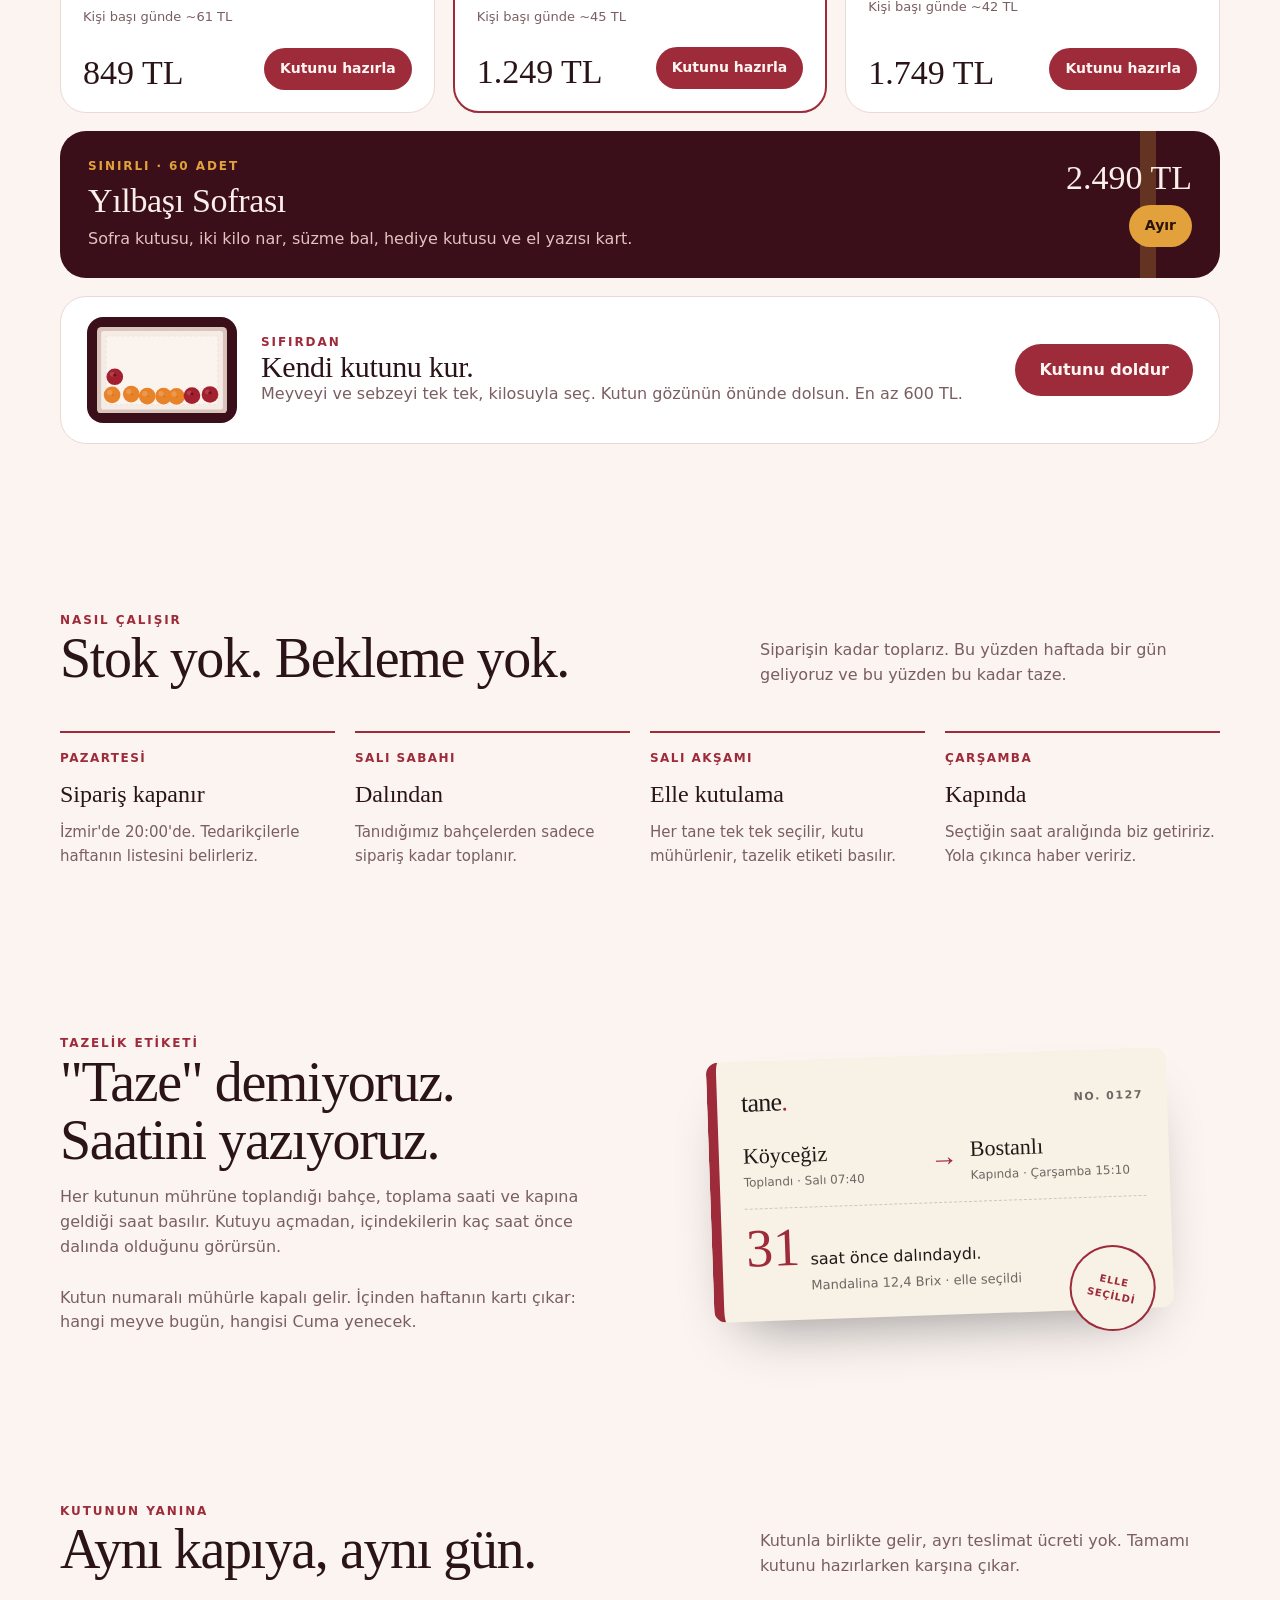
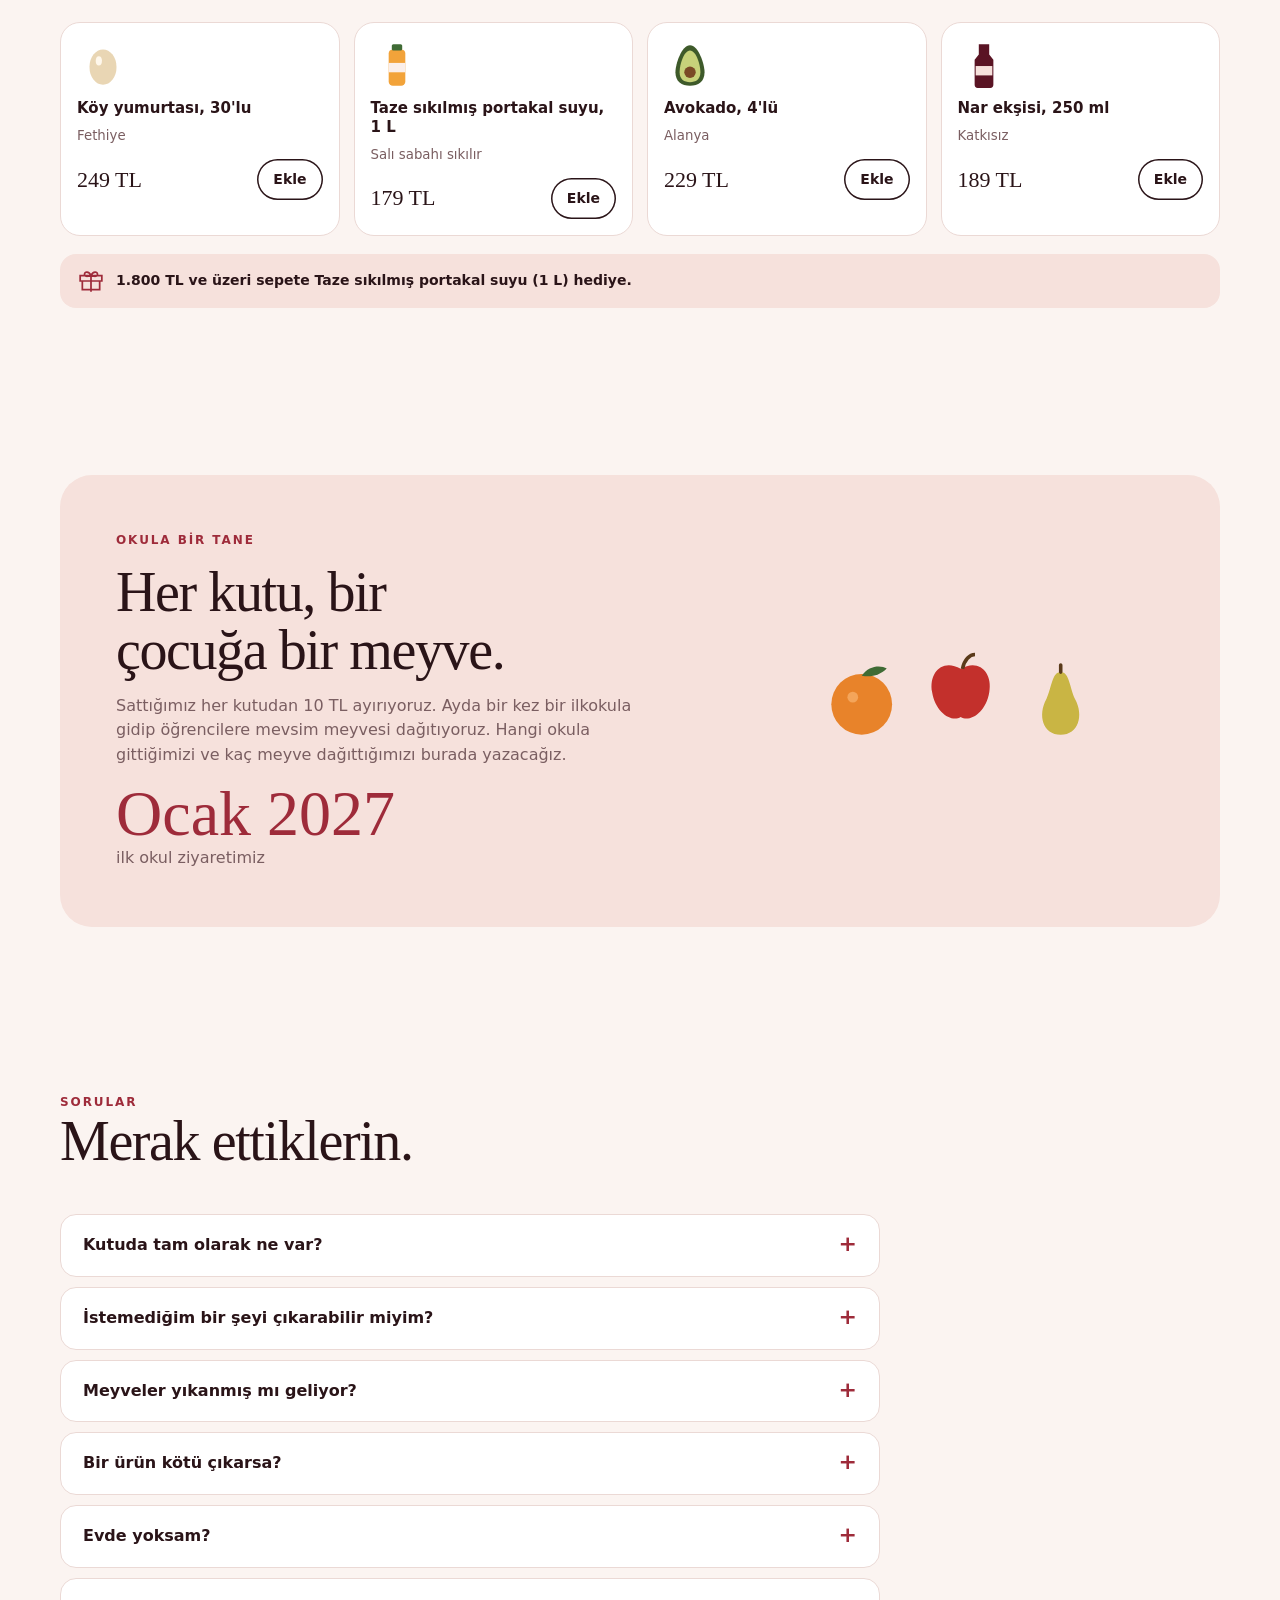
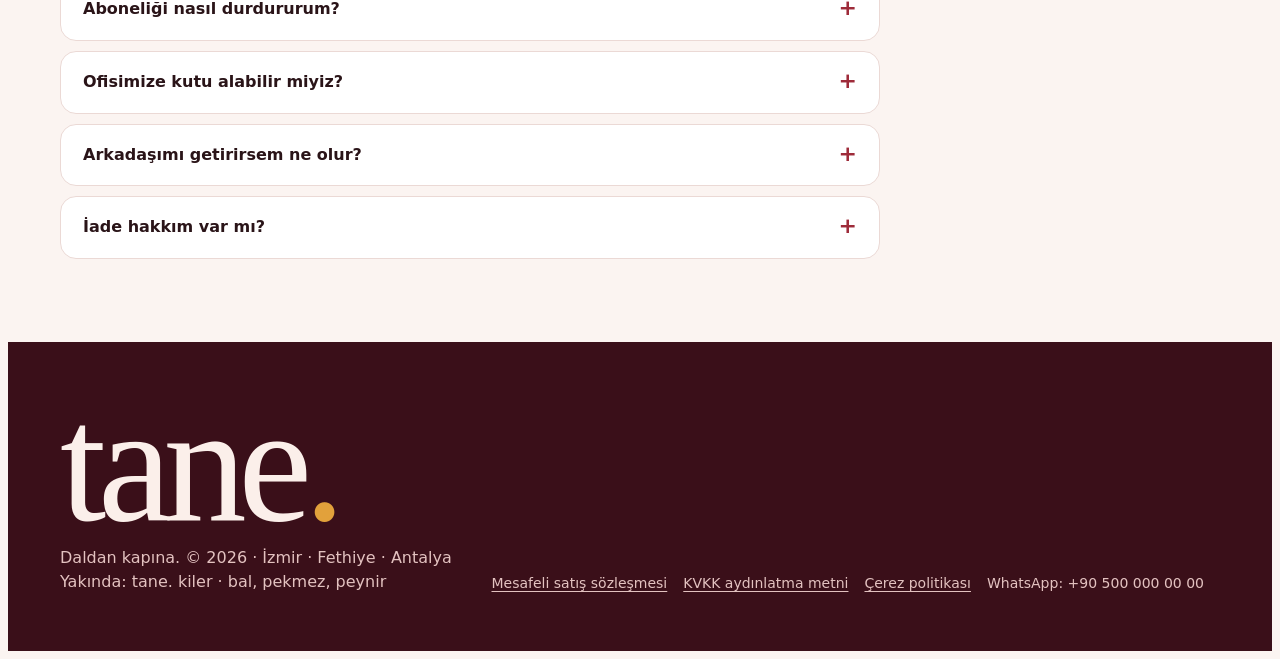
==== commit 2a771da4: "Siteyi sadeleştir, güvenlik katmanlarını ekle - Sayfa 7 bölüme indi; açılır pencere ve dürtme kutusu" ====
--- a/index.html
+++ b/index.html
@@ -3,383 +3,14 @@
 <head>
 <meta charset="utf-8">
 <meta name="viewport" content="width=device-width, initial-scale=1, viewport-fit=cover">
+<meta http-equiv="Content-Security-Policy" content="default-src 'none'; script-src 'self'; style-src 'self' 'unsafe-inline' https://fonts.googleapis.com; font-src https://fonts.gstatic.com; img-src 'self' data:; connect-src 'none'; base-uri 'none'; form-action 'none'; object-src 'none'">
+<meta name="referrer" content="strict-origin-when-cross-origin">
 <title>tane. Online Manav</title>
-<meta name="claude:viewport-fit-sides" content="cover">
 <meta name="description" content="tane. — Daldan kapına 24 saatte. İzmir, Fethiye ve Antalya'da haftada bir gün, elle seçilmiş meyve ve sebze kutuları.">
 <link rel="preconnect" href="https://fonts.googleapis.com">
 <link rel="preconnect" href="https://fonts.gstatic.com" crossorigin>
 <link rel="stylesheet" href="https://fonts.googleapis.com/css2?family=Fraunces:ital,opsz,wght,SOFT@0,9..144,300..700,0..100;1,9..144,300..700,0..100&family=Manrope:wght@400;500;600;700;800&display=swap">
-<style>
-/* Layout: a dark harvest band opens the page (open box seen from above), a booking-style "this week" card overlaps it,
-   then calm light sections. The Meyve/Yeşil switch recolours the whole page. */
-:root{
-  --bg:#FBF4F1; --bg2:#FFFFFF; --fg:#2A1418; --mute:#7A5E61; --line:#EBD9D5;
-  --accent:#9E2B3A; --on-accent:#FFF6F3; --soft:#F6E1DC; --deep:#5A1424; --ok:#2F6B3A; --warm:#E2A13B;
-  --hero:#3A0F19; --hero2:#5A1424; --hero-fg:#FBEFEA; --hero-mute:#E3C2C0; --glass:rgba(255,255,255,.08); --glass-line:rgba(255,255,255,.18);
-  --display:"Fraunces", "Iowan Old Style", Georgia, serif;
-  --body:"Manrope", "Inter", system-ui, -apple-system, sans-serif;
-  --r:20px; --shadow:0 24px 50px -28px rgba(58,15,25,.5);
-}
-:root[data-line="yesil"]{
-  --bg:#F2F6EE; --bg2:#FFFFFF; --fg:#18251A; --mute:#58695B; --line:#D8E3D1;
-  --accent:#3F5D3A; --on-accent:#F3F8EE; --soft:#DFEAD6; --deep:#22351F;
-  --hero:#112016; --hero2:#22351F; --hero-fg:#EEF5E8; --hero-mute:#BFD2B8;
-  --shadow:0 24px 50px -28px rgba(17,32,22,.5);
-}
-@media (prefers-color-scheme:dark){
-  :root:not([data-theme="light"]){ --bg:#160B0E; --bg2:#22121A; --fg:#F7E8E5; --mute:#C2A2A5; --line:#3D2329; --accent:#E06272; --on-accent:#1A0B0F; --soft:#331A21; --deep:#F2B9BB; --ok:#7CC48B; --shadow:0 24px 50px -28px rgba(0,0,0,.8); color-scheme:dark }
-  :root:not([data-theme="light"])[data-line="yesil"]{ --bg:#0D150F; --bg2:#152017; --fg:#E7F0E2; --mute:#A1B5A2; --line:#26372A; --accent:#8FBF80; --on-accent:#0D150F; --soft:#1C2C1F; --deep:#C8E3BA }
-}
-:root[data-theme="dark"]{ --bg:#160B0E; --bg2:#22121A; --fg:#F7E8E5; --mute:#C2A2A5; --line:#3D2329; --accent:#E06272; --on-accent:#1A0B0F; --soft:#331A21; --deep:#F2B9BB; --ok:#7CC48B; --shadow:0 24px 50px -28px rgba(0,0,0,.8); color-scheme:dark }
-:root[data-theme="dark"][data-line="yesil"]{ --bg:#0D150F; --bg2:#152017; --fg:#E7F0E2; --mute:#A1B5A2; --line:#26372A; --accent:#8FBF80; --on-accent:#0D150F; --soft:#1C2C1F; --deep:#C8E3BA }
-
-*{box-sizing:border-box}
-[hidden]{display:none!important}
-html{scroll-behavior:smooth}
-body{background:var(--bg);color:var(--fg);font-family:var(--body);font-size:16px;line-height:1.55;transition:background .6s,color .6s}
-body::before{content:"";position:fixed;inset:0 0 auto;height:env(safe-area-inset-top,0px);z-index:60;background:var(--hero)}
-main{overflow-x:clip}
-.wrap{max-width:1200px;margin:0 auto;padding-left:max(20px,env(safe-area-inset-left,0px));padding-right:max(20px,env(safe-area-inset-right,0px))}
-h1,h2,h3{font-family:var(--display);font-weight:400;line-height:1.04;margin:0;text-wrap:balance;font-variation-settings:"SOFT" 100}
-h2{font-size:clamp(34px,4.8vw,56px);letter-spacing:-.025em}
-h3{font-size:26px;letter-spacing:-.01em}
-p{margin:0}
-a{color:inherit}
-button{font:inherit;color:inherit;cursor:pointer}
-:focus-visible{outline:2px solid var(--accent);outline-offset:3px;border-radius:8px}
-.eyebrow{font-size:12px;letter-spacing:.16em;text-transform:uppercase;font-weight:800;color:var(--accent)}
-.muted{color:var(--mute)}
-.num{font-variant-numeric:tabular-nums}
-section{padding-block:clamp(64px,8vw,112px)}
-.head{display:flex;justify-content:space-between;align-items:end;gap:24px;flex-wrap:wrap;margin-bottom:36px}
-.head p{max-width:460px}
-.btn{display:inline-flex;align-items:center;justify-content:center;gap:10px;border:0;border-radius:999px;padding:14px 24px;font-weight:800;background:var(--accent);color:var(--on-accent);text-decoration:none;transition:transform .2s,box-shadow .2s,background .6s}
-.btn:hover{transform:translateY(-2px);box-shadow:var(--shadow)}
-.btn.line{background:transparent;color:inherit;box-shadow:inset 0 0 0 1.5px currentColor}
-.btn.sm{padding:10px 16px;font-size:14px}
-.btn.warm{background:var(--warm);color:#2A1408}
-
-/* announcement + header */
-.bar{background:var(--hero);color:var(--hero-fg);font-size:13px;font-weight:600;text-align:center;padding:8px 16px;transition:background .6s}
-.bar b{color:var(--warm)}
-header.top{position:sticky;top:env(safe-area-inset-top,0px);z-index:50;background:var(--hero);color:var(--hero-fg);transition:background .6s;border-bottom:1px solid var(--glass-line)}
-.top .wrap{display:flex;align-items:center;gap:22px;height:66px}
-.logo{font-family:var(--display);font-size:30px;letter-spacing:-.03em;text-decoration:none;font-weight:500}
-.logo i{font-style:normal;color:var(--warm)}
-nav.links{display:flex;gap:22px;margin-left:auto;font-size:14px;font-weight:700}
-nav.links a{text-decoration:none;opacity:.78}
-nav.links a:hover{opacity:1}
-.switch{display:inline-flex;background:var(--glass);border:1px solid var(--glass-line);border-radius:999px;padding:3px;position:relative}
-.switch button{border:0;background:transparent;padding:8px 16px;border-radius:999px;font-weight:800;font-size:13px;position:relative;z-index:1;color:var(--hero-fg);transition:color .3s}
-.switch .pill{position:absolute;top:3px;bottom:3px;left:3px;width:calc(50% - 3px);background:var(--hero-fg);border-radius:999px;transition:transform .45s cubic-bezier(.6,.1,.2,1)}
-:root[data-line="yesil"] .switch .pill{transform:translateX(100%)}
-.switch button[aria-pressed="true"]{color:var(--hero)}
-.cart-btn{border:0;background:var(--hero-fg);color:var(--hero);border-radius:999px;padding:9px 14px;font-weight:800;font-size:14px;display:flex;align-items:center;gap:8px}
-.cart-btn b{background:var(--warm);color:#2A1408;border-radius:999px;min-width:22px;height:22px;display:inline-grid;place-items:center;font-size:12px}
-.cart-btn.bump{animation:bump .5s}
-@keyframes bump{40%{transform:scale(1.14)}}
-@media (max-width:900px){nav.links{display:none}.cart-btn{margin-left:auto}}
-@media (max-width:480px){.top .wrap{gap:10px}.switch button{padding:7px 11px}.logo{font-size:26px}}
-
-/* hero */
-.hero{position:relative;background:var(--hero);color:var(--hero-fg);padding-block:clamp(40px,6vw,72px) 150px;overflow:hidden;transition:background .6s}
-.hero-art{position:absolute;inset:0;display:grid;place-items:center;pointer-events:none}
-.hero-art svg{width:min(1400px,170%);height:auto;opacity:.5;filter:saturate(.85);transform:rotate(-4deg) scale(1.05)}
-.hero-photo{position:absolute;inset:0;background-size:cover;background-position:center;opacity:0;transition:opacity .8s}
-.hero.has-photo .hero-photo{opacity:1}
-.hero.has-photo .hero-art{opacity:0}
-.hero::after{content:"";position:absolute;inset:0;background:radial-gradient(58% 60% at 50% 42%,color-mix(in srgb,var(--hero) 92%,transparent),color-mix(in srgb,var(--hero) 55%,transparent) 75%,color-mix(in srgb,var(--hero) 25%,transparent)),linear-gradient(180deg,transparent 60%,var(--hero));pointer-events:none}
-.hero .wrap{position:relative;z-index:2;text-align:center;display:grid;justify-items:center;gap:18px}
-.hero .kicker{font-size:13px;font-weight:700;letter-spacing:.06em;color:var(--hero-mute)}
-.hero h1{font-size:clamp(50px,8.4vw,112px);letter-spacing:-.045em;font-weight:340;max-width:13ch}
-.hero h1 em{font-style:italic;color:var(--warm)}
-.hero .lead{font-size:clamp(16px,1.6vw,19px);max-width:540px;color:var(--hero-mute)}
-.hero .ctas{display:flex;gap:12px;flex-wrap:wrap;justify-content:center;margin-top:6px}
-.hero .ctas .btn.line{color:var(--hero-fg)}
-.hello{font-weight:800;color:var(--warm);min-height:22px;font-size:14px}
-.chipstat{position:absolute;z-index:2;top:40%;background:var(--glass);border:1px solid var(--glass-line);backdrop-filter:blur(10px);-webkit-backdrop-filter:blur(10px);border-radius:16px;padding:12px 16px;text-align:center;line-height:1.1}
-.chipstat b{display:block;font-family:var(--display);font-size:32px;font-weight:400}
-.chipstat small{font-size:11px;letter-spacing:.08em;text-transform:uppercase;color:var(--hero-mute);font-weight:700}
-.chipstat.l{left:max(20px,4vw)} .chipstat.r{right:max(20px,4vw)}
-@media (max-width:980px){.chipstat{display:none}}
-.steps-bar{position:absolute;z-index:2;left:50%;bottom:78px;transform:translateX(-50%);width:min(760px,calc(100% - 40px));background:var(--glass);border:1px solid var(--glass-line);backdrop-filter:blur(10px);-webkit-backdrop-filter:blur(10px);border-radius:14px;padding:12px 18px 14px;display:grid;grid-template-columns:repeat(3,1fr);font-size:13px;font-weight:700;color:var(--hero-mute)}
-.steps-bar span:nth-child(2){text-align:center}.steps-bar span:nth-child(3){text-align:right}
-.steps-bar i{grid-column:1/-1;height:2px;background:var(--glass-line);margin-top:10px;border-radius:2px;position:relative;overflow:hidden}
-.steps-bar i::after{content:"";position:absolute;inset:0;background:var(--warm);transform-origin:left;animation:fill 6s cubic-bezier(.6,0,.2,1) infinite}
-@media (max-width:600px){.steps-bar{font-size:11px;padding:10px 12px 12px}}
-@keyframes fill{0%{transform:scaleX(0)}70%,100%{transform:scaleX(1)}}
-@keyframes drop{from{transform:translateY(-26px) scale(.9)}to{transform:none}}
-.hero-art g.it,.preview g.it{animation:drop .9s cubic-bezier(.3,1.4,.5,1) backwards}
-
-/* this-week widget */
-.week-card{position:relative;z-index:5;margin-top:-64px;background:var(--bg2);border-radius:24px;box-shadow:var(--shadow);padding:22px;display:grid;grid-template-columns:1.1fr 1fr auto;gap:22px;align-items:center;border:1px solid var(--line)}
-@media (max-width:900px){.week-card{grid-template-columns:minmax(0,1fr)}}
-.tabs{display:flex;gap:6px;flex-wrap:wrap}
-.tabs button{border:1px solid var(--line);background:transparent;border-radius:999px;padding:8px 14px;font-weight:800;font-size:14px}
-.tabs button[aria-pressed="true"]{background:var(--fg);color:var(--bg);border-color:var(--fg)}
-.wk-info{display:grid;gap:4px;margin-top:12px}
-.wk-info b{font-family:var(--display);font-size:26px;font-weight:400}
-.cap{display:grid;gap:8px}
-.cap .row{display:flex;justify-content:space-between;font-size:13px;font-weight:700}
-.meter{height:8px;border-radius:8px;background:var(--soft);overflow:hidden}
-.meter i{display:block;height:100%;background:var(--accent);border-radius:8px;transition:width 1s cubic-bezier(.3,0,.2,1),background .6s}
-.count{font-weight:800;font-size:14px}
-
-/* trust strip */
-.trust{display:grid;grid-template-columns:repeat(4,1fr);gap:14px;padding-block:28px 0}
-@media (max-width:860px){.trust{grid-template-columns:1fr 1fr}}
-.trust div{display:flex;gap:12px;align-items:start;font-size:14px}
-.trust svg{flex:none;width:30px;height:30px;color:var(--accent)}
-.trust b{display:block}
-
-/* frequency + boxes */
-.freq{display:inline-flex;background:var(--bg2);border:1px solid var(--line);border-radius:999px;padding:4px;flex-wrap:wrap}
-.freq button{border:0;background:transparent;border-radius:999px;padding:9px 16px;font-weight:800;font-size:14px}
-.freq button small{font-weight:700;color:var(--ok);margin-left:6px}
-.freq button[aria-pressed="true"]{background:var(--fg);color:var(--bg)}
-.freq button[aria-pressed="true"] small{color:inherit;opacity:.8}
-.boxes{display:grid;grid-template-columns:repeat(3,minmax(0,1fr));gap:18px}
-@media (max-width:980px){.boxes{grid-template-columns:minmax(0,1fr)!important}}
-.box{border-radius:26px;background:var(--bg2);border:1px solid var(--line);overflow:hidden;display:flex;flex-direction:column;transition:transform .35s,box-shadow .35s;position:relative}
-.box:hover{transform:translateY(-6px);box-shadow:var(--shadow)}
-.box.hot{border:2px solid var(--accent)}
-.box .art{background:var(--hero);height:220px;display:grid;place-items:center;overflow:hidden;position:relative;transition:background .6s}
-.box .art svg{width:86%;height:auto;transition:transform .6s cubic-bezier(.3,0,.2,1)}
-.box:hover .art svg{transform:scale(1.06) rotate(-1.5deg)}
-.badge{position:absolute;top:14px;left:14px;background:var(--warm);color:#2A1408;border-radius:999px;font-size:12px;font-weight:800;padding:5px 11px;z-index:2}
-.box .body{padding:22px;display:grid;gap:10px;flex:1}
-.facts{display:flex;gap:8px;flex-wrap:wrap;font-size:13px;font-weight:700}
-.facts span{background:var(--soft);border-radius:999px;padding:4px 10px;transition:background .6s}
-.per{font-size:13px;color:var(--mute)}
-.pricerow{display:flex;align-items:end;justify-content:space-between;gap:12px;flex-wrap:wrap;margin-top:auto;padding-top:10px}
-.price{font-family:var(--display);font-size:34px;line-height:1;font-variant-numeric:tabular-nums;white-space:nowrap}
-.price s{font-family:var(--body);font-size:14px;color:var(--mute);margin-right:6px}
-.limited{margin-top:18px;border-radius:26px;background:var(--hero);color:var(--hero-fg);display:grid;grid-template-columns:1fr auto;gap:24px;align-items:center;padding:26px 28px;overflow:hidden;position:relative;transition:background .6s}
-.limited h3{font-size:34px}
-.limited .muted{color:var(--hero-mute)}
-.limited .left{display:grid;gap:8px;position:relative;z-index:1}
-@media (max-width:760px){.limited{grid-template-columns:1fr}.limited > div:last-child{justify-items:start!important}}
-.limited .rib{position:absolute;right:-40px;top:0;bottom:0;width:180px;background:repeating-linear-gradient(90deg,transparent 0 60px,var(--warm) 60px 76px,transparent 76px 136px);opacity:.25}
-.own-cta{margin-top:18px;border-radius:26px;border:1.5px solid var(--line);background:var(--bg2);display:grid;grid-template-columns:150px minmax(0,1fr) auto;gap:24px;align-items:center;padding:20px 26px}
-.own-cta .mini{background:var(--hero);border-radius:16px;padding:10px;transition:background .6s}
-.own-cta .mini svg{width:100%;height:auto;display:block}
-.own-cta h3{font-size:30px}
-@media (max-width:760px){.own-cta{grid-template-columns:minmax(0,1fr)}.own-cta .mini{max-width:220px}}
-.pr{display:grid;grid-template-columns:36px minmax(0,1fr) auto;gap:12px;align-items:center;padding:10px 0;border-bottom:1px solid var(--line)}
-.pr svg{width:36px;height:36px}
-.pr b{font-size:14px;display:block}
-.pr small{color:var(--mute)}
-.pr .qty span{min-width:44px;font-size:13px}
-.pr.on b{color:var(--accent)}
-.compare{background:var(--soft);border-radius:14px;padding:12px 14px;font-size:13px;display:grid;gap:8px}
-.warn{font-size:13px;font-weight:800;color:var(--accent)}
-.veg-note{margin-top:18px;border:1.5px dashed var(--line);border-radius:20px;padding:18px 22px;display:flex;gap:16px;align-items:center;justify-content:space-between;flex-wrap:wrap}
-
-/* freshness */
-.fresh{display:grid;grid-template-columns:1fr 1fr;gap:40px;align-items:center}
-@media (max-width:900px){.fresh{grid-template-columns:minmax(0,1fr)}}
-.label{background:#F8F1E6;color:#1F1A17;border-radius:12px;padding:22px 24px;box-shadow:0 30px 60px -30px rgba(0,0,0,.45);transform:rotate(-2deg);max-width:460px;width:100%;justify-self:center;border-left:10px solid var(--accent);position:relative;transition:border-color .6s}
-.label .t{display:flex;justify-content:space-between;align-items:baseline;font-size:11px;letter-spacing:.14em;text-transform:uppercase;font-weight:800;color:#6E6763}
-.label .route{display:grid;grid-template-columns:1fr auto 1fr;gap:12px;align-items:center;margin:16px 0}
-.label .route div{font-size:12px;color:#6E6763}
-.label .route b{display:block;font-family:var(--display);font-size:22px;font-weight:400;color:#1F1A17}
-.label .route .arrow{font-family:var(--display);font-size:28px;color:#9E2B3A}
-.label .hours{display:flex;align-items:baseline;gap:10px;border-top:1px dashed #CFC6BC;padding-top:12px}
-.label .hours b{font-family:var(--display);font-size:54px;font-weight:400;line-height:1;color:#9E2B3A}
-.label .stamp{position:absolute;right:18px;bottom:-22px;width:86px;height:86px;border-radius:50%;border:2px solid #9E2B3A;color:#9E2B3A;display:grid;place-items:center;text-align:center;font-size:10px;font-weight:800;letter-spacing:.08em;text-transform:uppercase;transform:rotate(14deg);background:#F8F1E6}
-:root[data-line="yesil"] .label .route .arrow,:root[data-line="yesil"] .label .hours b{color:#3F5D3A}
-:root[data-line="yesil"] .label .stamp{color:#3F5D3A;border-color:#3F5D3A}
-.diffs{display:grid;grid-template-columns:1fr 1fr;gap:14px}
-@media (max-width:560px){.diffs{grid-template-columns:1fr}}
-.diff{background:var(--bg2);border:1px solid var(--line);border-radius:20px;padding:18px;display:grid;gap:6px}
-.diff b{font-family:var(--display);font-size:22px;font-weight:400}
-.diff p{font-size:14px;color:var(--mute)}
-
-/* this week list */
-.list{display:grid;grid-template-columns:repeat(2,minmax(0,1fr));gap:0 40px}
-@media (max-width:760px){.list{grid-template-columns:minmax(0,1fr)}}
-.li{display:grid;grid-template-columns:40px 1fr auto;gap:14px;align-items:center;padding:14px 0;border-bottom:1px solid var(--line)}
-.li svg{width:40px;height:40px}
-.li b{font-family:var(--display);font-size:21px;font-weight:400}
-.li small{display:block;color:var(--mute);font-size:13px}
-.brix{font-size:12px;font-weight:800;background:var(--soft);border-radius:999px;padding:4px 10px;white-space:nowrap}
-
-/* how */
-.how{display:grid;grid-template-columns:repeat(4,1fr);gap:20px}
-@media (max-width:860px){.how{grid-template-columns:1fr 1fr}}
-.how .s{display:grid;gap:8px;border-top:2px solid var(--line);padding-top:16px;position:relative;align-content:start}
-.how .s::before{content:"";position:absolute;top:-2px;left:0;height:2px;width:0;background:var(--accent);transition:width 1s cubic-bezier(.3,0,.2,1)}
-.how.on .s::before{width:100%}
-.how.on .s:nth-child(2)::before{transition-delay:.25s}.how.on .s:nth-child(3)::before{transition-delay:.5s}.how.on .s:nth-child(4)::before{transition-delay:.75s}
-.how .d{font-size:12px;font-weight:800;letter-spacing:.12em;text-transform:uppercase;color:var(--accent)}
-.how b{font-family:var(--display);font-size:24px;font-weight:400}
-.how p{color:var(--mute);font-size:15px}
-
-/* founders */
-.founders{display:grid;grid-template-columns:.9fr 1.1fr;gap:40px;align-items:center}
-@media (max-width:900px){.founders{grid-template-columns:minmax(0,1fr)}}
-.ph{aspect-ratio:4/5;border-radius:28px;background:var(--soft);position:relative;overflow:hidden;display:grid;place-items:end start;padding:18px;transition:background .6s;max-width:100%;max-height:520px}
-.ph span{background:var(--bg2);border-radius:999px;padding:6px 12px;font-size:12px;font-weight:800;position:relative}
-.ph svg{position:absolute;inset:14% 18% auto;width:64%;opacity:.9}
-blockquote{margin:0;font-family:var(--display);font-size:clamp(24px,2.6vw,32px);line-height:1.25;letter-spacing:-.01em}
-.perk{margin-top:24px;background:var(--bg2);border:1px solid var(--line);border-radius:20px;padding:18px 20px;display:flex;justify-content:space-between;gap:16px;align-items:center;flex-wrap:wrap}
-
-/* kiler */
-.kiler{border-radius:32px;background:#2B1A0C;color:#F7E9CF;padding:clamp(28px,5vw,60px);display:grid;grid-template-columns:1.1fr .9fr;gap:36px;align-items:center}
-@media (max-width:860px){.kiler{grid-template-columns:minmax(0,1fr)}}
-.kiler .eyebrow{color:#E0B568}.kiler h2{color:#F7E9CF}.kiler p{color:#D9C3A0}
-.soon{display:inline-block;border:1px solid #E0B568;color:#E0B568;border-radius:999px;padding:4px 12px;font-size:12px;font-weight:800;letter-spacing:.12em;margin-bottom:12px}
-.jars{display:flex;gap:16px;justify-content:center;align-items:end;padding-top:16px}
-.jar{width:28%;border-radius:18px 18px 22px 22px;background:linear-gradient(180deg,#E6A94A,#B07A2A);position:relative;box-shadow:inset -10px 0 0 rgba(0,0,0,.12)}
-.jar::before{content:"";position:absolute;left:12%;right:12%;top:-14px;height:18px;background:#4A2A12;border-radius:6px}
-.jar span{position:absolute;left:10%;right:10%;top:38%;background:#F7E9CF;color:#4A2A12;border-radius:6px;text-align:center;font-family:var(--display);font-size:15px;padding:6px 2px}
-.kiler form{display:flex;gap:8px;flex-wrap:wrap;margin-top:20px}
-.kiler input{background:#3B2715;border-color:#5A3D20;color:#F7E9CF;flex:1;min-width:200px}
-.kiler .btn{background:#E0B568;color:#2B1A0C}
-
-/* side products */
-.side{display:grid;grid-template-columns:repeat(4,minmax(0,1fr));gap:14px}
-@media (max-width:980px){.side{grid-template-columns:repeat(2,minmax(0,1fr))}}
-.sp{background:var(--bg2);border:1px solid var(--line);border-radius:20px;padding:16px;display:grid;gap:8px;align-content:start;transition:transform .3s,border-color .3s}
-.sp:hover{transform:translateY(-4px);border-color:var(--accent)}
-.sp svg{width:52px;height:52px}
-.sp b{font-size:15px;line-height:1.25}
-.sp small{color:var(--mute)}
-.sp .r{display:flex;justify-content:space-between;align-items:center;gap:8px;margin-top:4px;flex-wrap:wrap}
-.sp .r span{font-family:var(--display);font-size:22px;white-space:nowrap}
-.giftline{margin-top:18px;display:flex;gap:12px;align-items:center;font-size:14px;background:var(--soft);border-radius:16px;padding:14px 18px;transition:background .6s}
-.giftline svg{width:26px;height:26px;flex:none;color:var(--accent)}
-.giftbar{display:grid;gap:6px;font-size:13px;font-weight:800;background:var(--soft);border-radius:14px;padding:12px 14px}
-.giftbar .meter{background:var(--bg2)}
-.giftbar .meter i{background:var(--warm)}
-/* journal */
-.series{display:grid;grid-template-columns:repeat(4,minmax(0,1fr));gap:14px}
-@media (max-width:980px){.series{grid-template-columns:repeat(2,minmax(0,1fr))}}
-.ep{border-radius:22px;background:var(--hero);color:var(--hero-fg);padding:18px;min-height:230px;display:flex;flex-direction:column;justify-content:space-between;position:relative;overflow:hidden;transition:transform .35s,background .6s}
-.ep:hover{transform:translateY(-5px)}
-.ep .when{font-size:11px;font-weight:800;letter-spacing:.14em;text-transform:uppercase;color:var(--warm)}
-.ep b{font-family:var(--display);font-size:24px;font-weight:400;line-height:1.1;display:block}
-.ep p{font-size:13px;color:var(--hero-mute);margin-top:6px}
-.ep .rec{position:absolute;top:18px;right:18px;display:flex;align-items:center;gap:6px;font-size:11px;font-weight:800;letter-spacing:.1em;color:var(--hero-mute)}
-.ep .rec::before{content:"";width:8px;height:8px;border-radius:50%;background:#E5484D;animation:blink 1.6s infinite}
-@keyframes blink{50%{opacity:.25}}
-.socials{display:flex;gap:10px;flex-wrap:wrap;margin-top:22px;align-items:center}
-/* school + duo */
-.school{border-radius:32px;background:var(--soft);padding:clamp(26px,4.5vw,56px);display:grid;grid-template-columns:1.2fr .8fr;gap:32px;align-items:center;transition:background .6s}
-@media (max-width:860px){.school{grid-template-columns:minmax(0,1fr)}}
-.cups{display:flex;gap:10px;justify-content:center;align-items:end}
-.cups svg{width:22%;max-width:96px;height:auto}
-.cups svg:nth-child(2){transform:translateY(-14px)}
-.school .stat{font-family:var(--display);font-size:clamp(40px,5vw,64px);line-height:1;color:var(--accent)}
-.duo{display:grid;grid-template-columns:1fr 1fr;gap:18px;margin-top:18px}
-@media (max-width:860px){.duo{grid-template-columns:minmax(0,1fr)}}
-.duo > div{background:var(--bg2);border:1px solid var(--line);border-radius:26px;padding:26px;display:grid;gap:10px;align-content:start;justify-items:start}
-.duo h3{font-size:30px}
-footer .soc a{color:var(--hero-fg);font-weight:800;text-decoration:none;border-bottom:1px solid var(--glass-line)}
-
-.faq{display:grid;gap:10px;max-width:820px}
-details{background:var(--bg2);border:1px solid var(--line);border-radius:16px;padding:18px 22px}
-summary{cursor:pointer;font-weight:800;list-style:none;display:flex;justify-content:space-between;gap:16px}
-summary::-webkit-details-marker{display:none}
-summary::after{content:"+";font-size:22px;line-height:1;color:var(--accent);transition:transform .3s}
-details[open] summary::after{transform:rotate(45deg)}
-details p{margin-top:10px;color:var(--mute)}
-
-footer{background:var(--hero);color:var(--hero-fg);padding-block:56px;transition:background .6s}
-footer .wrap{display:flex;justify-content:space-between;gap:28px;flex-wrap:wrap;align-items:end}
-footer .big{font-family:var(--display);font-size:clamp(70px,13vw,170px);line-height:.8;letter-spacing:-.05em}
-footer .big i{font-style:normal;color:var(--warm)}
-footer nav{display:flex;gap:16px;flex-wrap:wrap;font-size:14px;color:var(--hero-mute)}
-.linklike{border:0;background:none;padding:0;text-decoration:underline;text-underline-offset:3px;color:inherit}
-
-/* forms */
-textarea,input,select{font:inherit;color:var(--fg);background:var(--bg);border:1px solid var(--line);border-radius:12px;padding:12px 14px;width:100%;min-width:0}
-textarea{min-height:72px;resize:vertical}
-.field{display:grid;gap:6px;font-size:13px;font-weight:800;min-width:0}
-.two{display:grid;grid-template-columns:minmax(0,1fr) minmax(0,1fr);gap:10px}
-.check{display:flex;gap:10px;font-size:13px;color:var(--mute);align-items:start}
-.check input{width:auto;margin-top:3px}
-
-/* sheet (configurator + cart) */
-.scrim{position:fixed;inset:0;background:rgba(10,5,6,.5);z-index:80;opacity:0;pointer-events:none;transition:opacity .3s}
-.scrim.on{opacity:1;pointer-events:auto}
-.sheet{position:fixed;top:0;right:0;bottom:0;width:min(480px,100%);background:var(--bg);z-index:90;transform:translateX(105%);transition:transform .5s cubic-bezier(.6,.1,.2,1);display:flex;flex-direction:column;visibility:hidden}
-.sheet.on{transform:none;visibility:visible}
-@media (max-width:600px){.sheet{top:auto;height:92%;width:100%;border-radius:24px 24px 0 0;transform:translateY(105%)}}
-.sheet .sh-head{padding:calc(env(safe-area-inset-top,0px) + 18px) max(22px,env(safe-area-inset-right,0px)) 12px 22px;display:flex;justify-content:space-between;align-items:center;gap:12px;border-bottom:1px solid var(--line)}
-@media (max-width:600px){.sheet .sh-head{padding-top:18px}}
-.sheet .sh-body{overflow:auto;flex:1;padding:18px max(22px,env(safe-area-inset-right,0px)) 18px 22px;display:grid;gap:18px;align-content:start}
-.sheet .sh-foot{padding:14px max(22px,env(safe-area-inset-right,0px)) calc(env(safe-area-inset-bottom,0px) + 16px) 22px;border-top:1px solid var(--line);display:grid;gap:10px;background:var(--bg2)}
-.xbtn{border:0;background:var(--soft);border-radius:50%;width:38px;height:38px;font-size:20px;flex:none}
-.seg{display:grid;grid-template-columns:repeat(3,minmax(0,1fr));gap:6px}
-.seg button{border:1px solid var(--line);background:var(--bg2);border-radius:14px;padding:10px 8px;font-weight:800;font-size:14px;text-align:center}
-.seg button small{display:block;font-weight:600;color:var(--mute);font-size:12px}
-.seg button[aria-pressed="true"]{background:var(--accent);color:var(--on-accent);border-color:var(--accent)}
-.seg button[aria-pressed="true"] small{color:inherit;opacity:.85}
-.preview{background:var(--hero);border-radius:20px;display:grid;place-items:center;height:190px;overflow:hidden;position:relative;transition:background .6s}
-.preview svg{width:78%;height:auto;margin-top:-18px}
-.fill{position:absolute;left:14px;right:14px;bottom:12px;display:flex;align-items:center;gap:10px;color:var(--hero-fg);font-size:12px;font-weight:800}
-.fill .meter{flex:1;background:rgba(255,255,255,.15)}
-.fill .meter i{background:var(--warm)}
-.toggle{display:flex;gap:14px;align-items:center;border:1.5px solid var(--line);border-radius:18px;padding:14px;cursor:pointer;transition:border-color .2s,background .2s}
-.toggle input{width:22px;height:22px;accent-color:var(--accent);flex:none}
-.toggle.on{border-color:var(--accent);background:var(--soft)}
-.toggle b{display:block}
-.toggle small{color:var(--mute)}
-.toggle .p{margin-left:auto;font-weight:800;white-space:nowrap}
-.sub{font-size:12px;font-weight:800;letter-spacing:.12em;text-transform:uppercase;color:var(--mute)}
-.addons{display:grid;gap:8px}
-.ad{display:grid;grid-template-columns:36px minmax(0,1fr) auto;gap:12px;align-items:center;background:var(--bg2);border:1px solid var(--line);border-radius:14px;padding:10px 12px}
-.ad svg{width:36px;height:36px}
-.ad b{font-size:14px;display:block}
-.ad small{color:var(--mute)}
-.qty{display:flex;align-items:center;gap:6px}
-.qty button{width:30px;height:30px;border-radius:50%;border:1px solid var(--line);background:var(--bg);font-weight:800}
-.qty span{min-width:16px;text-align:center;font-weight:800}
-.chips{display:flex;flex-wrap:wrap;gap:6px}
-.chip{border:1px solid var(--line);background:var(--bg2);border-radius:999px;padding:7px 12px;font-weight:700;font-size:13px}
-.chip[aria-pressed="true"]{background:var(--fg);color:var(--bg);border-color:var(--fg);text-decoration:line-through}
-.chip.fav[aria-pressed="true"]{text-decoration:none;background:var(--accent);border-color:var(--accent);color:var(--on-accent)}
-.chip:disabled{opacity:.35;cursor:not-allowed}
-details.more{padding:14px 16px}
-.total{display:flex;justify-content:space-between;align-items:baseline;gap:10px}
-.total b{font-family:var(--display);font-size:32px;font-weight:400;font-variant-numeric:tabular-nums;white-space:nowrap}
-.guarantee{display:flex;gap:10px;align-items:center;font-size:13px;color:var(--mute)}
-.guarantee svg{width:20px;height:20px;color:var(--ok);flex:none}
-.stepper{display:flex;gap:6px;font-size:12px;font-weight:800;color:var(--mute)}
-.stepper span{flex:1;border-top:3px solid var(--line);padding-top:6px;transition:border-color .3s}
-.stepper span.on{border-color:var(--accent);color:var(--fg)}
-.ci{background:var(--bg2);border:1px solid var(--line);border-radius:16px;padding:14px;display:grid;gap:4px;font-size:14px}
-.ci .t{display:flex;justify-content:space-between;font-weight:800;gap:10px}
-.ci .rm{justify-self:start;border:0;background:none;color:var(--accent);padding:0;font-weight:800;font-size:13px}
-.bumpbox{border:1.5px dashed var(--accent);border-radius:16px;padding:14px;display:grid;gap:10px}
-.totals{display:grid;gap:4px;font-size:14px;font-variant-numeric:tabular-nums}
-.totals div{display:flex;justify-content:space-between}
-.empty{color:var(--mute);text-align:center;padding:40px 0}
-
-/* modal + nudge + toast */
-.modal{position:fixed;inset:0;z-index:100;display:grid;place-items:center;padding:20px;pointer-events:none}
-.modal .card{pointer-events:auto;width:min(540px,100%);max-height:calc(100% - 40px);overflow:auto;background:var(--bg);border-radius:28px;padding:30px;box-shadow:0 40px 80px -30px rgba(0,0,0,.5);transform:translateY(24px) scale(.97);opacity:0;transition:.4s cubic-bezier(.5,0,.2,1)}
-.modal.on .card{transform:none;opacity:1}
-.modal:not(.on){visibility:hidden}
-.qprog{display:flex;gap:6px;margin-bottom:20px}
-.qprog i{flex:1;height:4px;border-radius:4px;background:var(--line);transition:background .3s}
-.qprog i.on{background:var(--accent)}
-.qopts{display:grid;gap:10px;margin-top:18px}
-.qopts button{border:1px solid var(--line);background:var(--bg2);border-radius:16px;padding:16px 18px;font-weight:700;text-align:left;transition:.2s}
-.qopts button:hover{border-color:var(--accent);transform:translateX(4px)}
-.nudge{position:fixed;left:max(16px,env(safe-area-inset-left,0px));bottom:calc(env(safe-area-inset-bottom,0px) + 16px);z-index:70;background:var(--fg);color:var(--bg);border-radius:18px;padding:14px 16px;display:flex;gap:14px;align-items:center;max-width:min(440px,calc(100% - 32px));box-shadow:var(--shadow);transform:translateY(160%);transition:transform .5s cubic-bezier(.3,1.3,.5,1)}
-.nudge.on{transform:none}
-.nudge small{opacity:.75;display:block}
-.nudge .btn{background:var(--warm);color:#2A1408;white-space:nowrap}
-.nudge .x{border:0;background:none;color:inherit;opacity:.6;font-size:18px}
-.toast{position:fixed;left:50%;top:calc(env(safe-area-inset-top,0px) + 80px);transform:translate(-50%,-20px);background:var(--fg);color:var(--bg);padding:12px 20px;border-radius:999px;font-weight:800;font-size:14px;z-index:120;opacity:0;transition:.35s;pointer-events:none;max-width:calc(100% - 32px);text-align:center}
-.toast.on{opacity:1;transform:translate(-50%,0)}
-.reveal{transition:transform .8s cubic-bezier(.2,.7,.2,1)}
-.reveal.pre{transform:translateY(26px)}
-@media (prefers-reduced-motion:reduce){*,*::before,*::after{animation:none!important;transition:none!important;scroll-behavior:auto!important}}
-</style>
-
+<link rel="stylesheet" href="assets/style.css">
 </head>
 <body>
 <p class="bar" id="bar">İzmir · <b>Pazartesi 20:00</b>'ye kadar sipariş ver, Çarşamba kapında · Teslimat dahil</p>
@@ -391,7 +22,7 @@
       <button id="sw-meyve" data-set-line="meyve" aria-pressed="true">Meyve</button>
       <button id="sw-yesil" data-set-line="yesil" aria-pressed="false">Yeşil</button>
     </div>
-    <nav class="links"><a href="#kutular">Kutular</a><a href="#yanina">Yan ürünler</a><a href="#tazelik">Tazelik</a><a href="#gunluk">Günlük</a><a href="#okul">Okula bir tane</a><a href="#sss">SSS</a></nav>
+    <nav class="links"><a href="#kutular">Kutular</a><a href="#nasil">Nasıl çalışır</a><a href="#okul">Okula bir tane</a><a href="#sss">Sorular</a></nav>
     <button class="cart-btn" id="cartBtn" aria-label="Sepeti aç">Sepet <b id="cartCount">0</b></button>
   </div>
 </header>
@@ -400,8 +31,6 @@
   <section class="hero" id="hero">
     <div class="hero-photo" id="heroPhoto"></div>
     <div class="hero-art" aria-hidden="true" id="heroArt"></div>
-    <div class="chipstat l" aria-hidden="true"><b>24 saat</b><small>daldan kapına</small></div>
-    <div class="chipstat r" aria-hidden="true"><b id="chipB">13+</b><small>çeşit, her kutuda</small></div>
     <div class="wrap">
       <p class="hello" id="hello"></p>
       <p class="kicker">İzmir · Fethiye · Antalya · haftada bir gün</p>
@@ -409,7 +38,6 @@
       <p class="lead" id="lead">Salı sabahı bahçedeydi, Çarşamba kapında.</p>
       <div class="ctas"><a class="btn warm" href="#kutular">Kutunu seç</a><button class="btn line" id="openQuiz">Sana hangi kutu?</button></div>
     </div>
-    <div class="steps-bar" aria-hidden="true"><span>Seçim · Pzt</span><span>Toplama ve kutulama · Salı</span><span>Kapında · Çrş</span><i></i></div>
   </section>
 
   <div class="wrap">
@@ -444,18 +72,25 @@
     </div>
   </section>
 
-  <section id="tazelik" style="padding-top:0">
+  <section id="nasil">
+    <div class="wrap">
+      <div class="head reveal"><div><p class="eyebrow">Nasıl çalışır</p><h2>Stok yok. Bekleme yok.</h2></div><p class="muted">Siparişin kadar toplarız. Bu yüzden haftada bir gün geliyoruz ve bu yüzden bu kadar taze.</p></div>
+      <div class="how" id="how">
+        <div class="s"><span class="d">Pazartesi</span><b>Sipariş kapanır</b><p>İzmir'de 20:00'de. Tedarikçilerle haftanın listesini belirleriz.</p></div>
+        <div class="s"><span class="d">Salı sabahı</span><b>Dalından</b><p>Tanıdığımız bahçelerden sadece sipariş kadar toplanır.</p></div>
+        <div class="s"><span class="d">Salı akşamı</span><b>Elle kutulama</b><p>Her tane tek tek seçilir, kutu mühürlenir, tazelik etiketi basılır.</p></div>
+        <div class="s"><span class="d">Çarşamba</span><b>Kapında</b><p>Seçtiğin saat aralığında biz getiririz. Yola çıkınca haber veririz.</p></div>
+      </div>
+    </div>
+  </section>
+
+  <section id="tazelik">
     <div class="wrap fresh">
       <div class="reveal">
         <p class="eyebrow">Tazelik etiketi</p>
         <h2>"Taze" demiyoruz. Saatini yazıyoruz.</h2>
         <p class="muted" style="margin:16px 0 26px;max-width:520px">Her kutunun mührüne toplandığı bahçe, toplama saati ve kapına geldiği saat basılır. Kutuyu açmadan, içindekilerin kaç saat önce dalında olduğunu görürsün.</p>
-        <div class="diffs">
-          <div class="diff"><b>Brix ölçümü</b><p>Her hafta meyvelerin şekerini refraktometreyle ölçer, kartına yazarız.</p></div>
-          <div class="diff"><b>Hafta planı kartı</b><p>Hangisi bugün, hangisi Cuma yenecek. Hiçbir tane çöpe gitmez.</p></div>
-          <div class="diff"><b>Numaralı mühür</b><p>Kutu açılmadan sana gelir. Her kutunun bir sıra numarası var.</p></div>
-          <div class="diff"><b>Kutu iadesi</b><p>Boş kutuyu sonraki teslimatta ver, 30 TL kredi kazan.</p></div>
-        </div>
+        <p class="muted" style="max-width:520px">Kutun numaralı mühürle kapalı gelir. İçinden haftanın kartı çıkar: hangi meyve bugün, hangisi Cuma yenecek.</p>
       </div>
       <div class="label reveal" aria-label="Örnek tazelik etiketi">
         <div class="t"><span style="text-transform:none;letter-spacing:-.03em;font-family:var(--display);font-weight:500;color:#1F1A17;font-size:26px">tane<span style="color:#9E2B3A">.</span></span><span>No. <span class="num">0127</span></span></div>
@@ -470,59 +105,15 @@
     </div>
   </section>
 
-  <section id="bu-hafta" style="padding-top:0">
-    <div class="wrap">
-      <div class="head reveal"><div><p class="eyebrow">Bu hafta kutuda</p><h2 id="weekTitle">Kasımın en iyileri.</h2></div><p class="muted">Liste her Pazartesi belirlenir. Kalitesi tutmayan ürün o hafta kutuya girmez. Brix değerleri lansman öncesi örnek ölçümdür; her hafta güncellenir.</p></div>
-      <div class="list" id="weekList"></div>
-    </div>
-  </section>
-
-  <section id="yanina" style="padding-top:0">
-    <div class="wrap">
-      <div class="head reveal"><div><p class="eyebrow">Kutunun yanına</p><h2>Aynı kapıya, aynı gün.</h2></div><p class="muted">Yan ürünler kutunla birlikte gelir; ayrı teslimat ücreti yok. Yumurta, taze sıkılmış meyve suyu ve mutfağın eksikleri.</p></div>
+  <section id="yanina">
+    <div class="wrap">
+      <div class="head reveal"><div><p class="eyebrow">Kutunun yanına</p><h2>Aynı kapıya, aynı gün.</h2></div><p class="muted">Kutunla birlikte gelir, ayrı teslimat ücreti yok. Tamamı kutunu hazırlarken karşına çıkar.</p></div>
       <div class="side" id="sideGrid"></div>
       <p class="giftline" id="giftLine"></p>
     </div>
   </section>
 
-  <section id="nasil" style="padding-top:0">
-    <div class="wrap">
-      <div class="head reveal"><div><p class="eyebrow">Nasıl çalışır</p><h2>Stok yok. Bekleme yok.</h2></div><p class="muted">Siparişin kadar toplarız. Bu yüzden haftada bir gün geliyoruz ve bu yüzden bu kadar taze.</p></div>
-      <div class="how" id="how">
-        <div class="s"><span class="d">Pazartesi</span><b>Sipariş kapanır</b><p>İzmir'de 20:00'de. Tedarikçilerle haftanın listesini belirleriz.</p></div>
-        <div class="s"><span class="d">Salı sabahı</span><b>Dalından</b><p>Tanıdığımız bahçelerden sadece sipariş kadar toplanır.</p></div>
-        <div class="s"><span class="d">Salı akşamı</span><b>Elle kutulama</b><p>Her tane tek tek seçilir, kutu mühürlenir, tazelik etiketi basılır.</p></div>
-        <div class="s"><span class="d">Çarşamba</span><b>Kapında</b><p>Seçtiğin saat aralığında biz getiririz. Yola çıkınca haber veririz.</p></div>
-      </div>
-    </div>
-  </section>
-
-  <section id="biz" style="padding-top:0">
-    <div class="wrap founders">
-      <div class="ph reveal" aria-label="Kurucu fotoğrafı için yer"><svg viewBox="0 0 100 100" aria-hidden="true"><use href="#i-mandalina"/></svg><span>Fotoğraf: bahçede kurucular</span></div>
-      <div class="reveal">
-        <p class="eyebrow">Biz kimiz</p>
-        <blockquote style="margin-top:14px">"İki ortağız. Biri yıllardır bu bahçelerle çalışan bir tüccar, diğeri her kutuyu kendi eliyle hazırlayıp kapına getiren Dorukcan. Bahçeleri tanıyoruz, bu yüzden en iyi taneyi alabiliyoruz."</blockquote>
-        <p class="muted" style="margin-top:16px">Bahçeden kapıya kadar olan her şeyi her hafta YouTube, Instagram ve TikTok'ta paylaşıyoruz.</p>
-        <div class="perk"><span><b>İlk 100 aile</b><br><span class="muted">Kurucu aileler aboneliklerinde ömür boyu %5 indirim alır.</span></span><a class="btn sm" href="#kutular">Kurucu aile ol</a></div>
-      </div>
-    </div>
-  </section>
-
-  <section id="gunluk" style="padding-top:0">
-    <div class="wrap">
-      <div class="head reveal"><div><p class="eyebrow">Günlük</p><h2>Kamera hep açık.</h2></div><p class="muted">Hali, bahçeyi, paketleme masasını ve teslimatı gözlük kamerasıyla, olduğu gibi çekiyoruz. Reklam filmi yok; işin kendisi var.</p></div>
-      <div class="series">
-        <div class="ep"><span class="rec">POV</span><span class="when">Sabah 05:00</span><div><b>Halde sabah</b><p>Bu haftanın kutusu için ne aldık, neyi almadık.</p></div></div>
-        <div class="ep"><span class="rec">Sohbet</span><span class="when">Salı 07:40</span><div><b>Dalından</b><p>Bahçede üreticiyle: bu meyve nasıl yetişti?</p></div></div>
-        <div class="ep"><span class="rec">Üstten</span><span class="when">Salı akşamı</span><div><b>Kutu günü</b><p>Senin kutun tane tane böyle hazırlanıyor.</p></div></div>
-        <div class="ep"><span class="rec">POV</span><span class="when">Çarşamba</span><div><b>Kapıda</b><p>Bir teslimat günü, sokak sokak.</p></div></div>
-      </div>
-      <div class="socials" id="socials"></div>
-    </div>
-  </section>
-
-  <section id="okul" style="padding-top:0">
+  <section id="okul">
     <div class="wrap">
       <div class="school reveal">
         <div style="display:grid;gap:14px;justify-items:start">
@@ -535,34 +126,10 @@
           <svg viewBox="0 0 100 100"><use href="#i-mandalina"/></svg><svg viewBox="0 0 100 100"><use href="#i-elma"/></svg><svg viewBox="0 0 100 100"><use href="#i-armut"/></svg>
         </div>
       </div>
-      <div class="duo">
-        <div class="reveal"><p class="eyebrow">Ofise tane.</p><h3>Ekibin her hafta taze meyve yesin.</h3><p class="muted">Tek adrese 5 kutu ve üzeri için kurumsal fiyat, fatura ve sabit teslimat saati. Ofis mutfağına Bolluk kutusu, toplantıya dilimlemeye hazır seçki.</p><a class="btn sm" id="ofisBtn" href="#" target="_blank" rel="noopener">WhatsApp'tan teklif al</a></div>
-        <div class="reveal"><p class="eyebrow">Arkadaşını getir</p><h3>İkinize de <span id="refAmt"></span>.</h3><p class="muted">Sipariş verirken seni davet edenin adını yaz. İlk kutun teslim edilince ikinizin de sonraki kutusundan düşer.</p><a class="btn sm line" href="#kutular">Kutunu seç</a></div>
-      </div>
-    </div>
-  </section>
-
-  <section id="kiler" style="padding-top:0">
-    <div class="wrap">
-      <div class="kiler">
-        <div>
-          <span class="soon">YAKINDA</span>
-          <p class="eyebrow">tane. kiler</p>
-          <h2>Bal, pekmez ve peynir. Aynı titizlikle.</h2>
-          <p style="margin-top:14px;max-width:460px">Tanıdığımız arıcılardan süzme bal, taş değirmen pekmezi ve köy peynirleri ayrı bir kahvaltı kutusunda. Listeye yazıl, ilk kutu senin olsun.</p>
-          <form id="waitForm"><label for="waitPhone" style="position:absolute;left:-9999px">Telefon</label><input id="waitPhone" type="tel" placeholder="Telefon numaran" required><button class="btn" type="submit">Listeye yazıl</button></form>
-          <p id="waitOk" style="margin-top:10px;color:#E0B568;font-weight:800" hidden>Listedesin. Kiler açılınca ilk sana haber vereceğiz.</p>
-        </div>
-        <div class="jars" aria-hidden="true">
-          <div class="jar" style="height:200px"><span>süzme bal</span></div>
-          <div class="jar" style="height:240px;background:linear-gradient(180deg,#6A3A1A,#3A1E0C)"><span>üzüm pekmezi</span></div>
-          <div class="jar" style="height:170px;background:linear-gradient(180deg,#F3E4C4,#D9C39A)"><span>köy peyniri</span></div>
-        </div>
-      </div>
-    </div>
-  </section>
-
-  <section id="sss" style="padding-top:0">
+    </div>
+  </section>
+
+  <section id="sss">
     <div class="wrap">
       <div class="head reveal"><div><p class="eyebrow">Sorular</p><h2>Merak ettiklerin.</h2></div></div>
       <div class="faq">
@@ -572,6 +139,8 @@
         <details><summary>Bir ürün kötü çıkarsa?</summary><p>Tane garantisi: 24 saat içinde fotoğrafını WhatsApp'tan gönder, sonraki kutuna ücretsiz ekleriz ya da bedelini iade ederiz.</p></details>
         <details><summary>Evde yoksam?</summary><p>Kapına ya da kapıcına bırakır, fotoğrafını göndeririz.</p></details>
         <details><summary>Aboneliği nasıl durdururum?</summary><p>Kapanış saatine kadar WhatsApp'tan yazman yeterli. İstediğin haftayı atla, istediğin zaman bırak.</p></details>
+        <details><summary>Ofisimize kutu alabilir miyiz?</summary><p>Evet. Tek adrese 5 kutu ve üzeri için kurumsal fiyat, fatura ve sabit teslimat saati veriyoruz. WhatsApp'tan yazman yeterli.</p></details>
+        <details><summary>Arkadaşımı getirirsem ne olur?</summary><p>Arkadaşın sipariş verirken senin adını yazar. İlk kutusu teslim edilince ikinizin de sonraki kutusundan 100 TL düşer.</p></details>
         <details><summary>İade hakkım var mı?</summary><p>Taze ürünler çabuk bozulabilen ürün olduğundan yasal cayma hakkı kapsamında değildir. Memnun kalmadığın her ürün için Tane garantisi geçerlidir.</p></details>
       </div>
     </div>
@@ -580,7 +149,7 @@
 
 <footer>
   <div class="wrap">
-    <div><div class="big">tane<i>.</i></div><p style="margin-top:14px;color:var(--hero-mute)">Daldan kapına. © 2026 · İzmir · Fethiye · Antalya</p></div>
+    <div><div class="big">tane<i>.</i></div><p style="margin-top:14px;color:var(--hero-mute)">Daldan kapına. © 2026 · İzmir · Fethiye · Antalya<br>Yakında: tane. kiler · bal, pekmez, peynir</p></div>
     <nav aria-label="Alt menü">
       <button class="linklike" data-legal="mesafeli">Mesafeli satış sözleşmesi</button>
       <button class="linklike" data-legal="kvkk">KVKK aydınlatma metni</button>
@@ -657,7 +226,6 @@
 
 <div class="modal" id="quiz" role="dialog" aria-modal="true" aria-labelledby="qTitle"><div class="card" id="quizCard"></div></div>
 <div class="modal" id="legal" role="dialog" aria-modal="true" aria-labelledby="lTitle"><div class="card"><h2 id="lTitle" style="font-size:32px;margin-bottom:12px"></h2><p class="muted" id="lBody"></p><p style="margin-top:20px"><button class="btn sm" data-close>Kapat</button></p></div></div>
-<div class="nudge" id="nudge" role="status"><span><b id="nudgeTxt"></b><small id="nudgeSub"></small></span><a class="btn sm" href="#kutular" id="nudgeGo">Kutunu ayır</a><button class="x" id="nudgeX" aria-label="Kapat">×</button></div>
 <div class="toast" id="toast" role="status"></div>
 
 <svg width="0" height="0" style="position:absolute" aria-hidden="true"><defs>
@@ -680,591 +248,6 @@
   <symbol id="i-limon" viewBox="0 0 100 100"><ellipse cx="50" cy="54" rx="34" ry="27" fill="#E9CF3A"/><circle cx="38" cy="46" r="7" fill="#F6E88A"/><path d="M82 52l8 2-8 4z" fill="#C9B02A"/></symbol>
   <symbol id="i-eksi" viewBox="0 0 100 100"><path d="M40 10h20v20l8 10v48a6 6 0 0 1-6 6H38a6 6 0 0 1-6-6V40l8-10z" fill="#5A1424"/><rect x="34" y="52" width="32" height="18" fill="#F6E1DC"/></symbol>
 </defs></svg>
-
-<script>
-/* ================= AYARLAR: fiyatları ve bilgileri buradan güncelle ================= */
-const CONFIG = {
-  brand: "tane.",
-  whatsapp: "905000000000",                 // başında 90, boşluksuz
-  heroPhoto: { meyve: "img/hero-meyve.jpg", yesil: "img/hero-yesil.jpg" }, // fotoğraf yoksa çizim görünür
-  vegAddPrice: 599, vegAlonePrice: 749,
-  giftPrice: 150, boxReturnCredit: 30,
-  freq: [ { id:"tek", label:"Tek sefer", off:0 }, { id:"iki", label:"2 haftada bir", off:.05 }, { id:"hafta", label:"Her hafta", off:.08 } ],
-  firstOrderGift: "İlk aboneliğe taze sıkılmış portakal suyu (1 L) hediye",
-  // Sosyal hesaplar: açınca tam adresi yaz (ör. "https://instagram.com/tane.kutu"). Boş olan görünmez.
-  social: { instagram: "", youtube: "", tiktok: "" },
-  // Sepet bu tutarı geçince hediye. 0 yaparsan kapanır.
-  giftThreshold: 1800, giftLabel: "Taze sıkılmış portakal suyu (1 L)",
-  // Okula bir tane: kutu başına ayrılan tutar, bugüne kadar dağıtılan meyve paketi (gerçek sayı), ilk dağıtım.
-  school: { perBox: 10, given: 0, next: "Ocak 2027" },
-  referral: 100
-};
-const BOXES = [
-  { id:"tadim",  line:"meyve", name:"Tadım",  kg:"4–5 kg",   kgN:4.5,  cesit:"10+", kisi:"1–2 kişi",      people:2, price:849,  desc:"Haftanın en iyi on tanesi. İlk kutu için ideal." },
-  { id:"sofra",  line:"meyve", name:"Sofra",  kg:"7–8 kg",   kgN:7.5,  cesit:"13+", kisi:"3–4 kişi",      people:4, price:1249, desc:"13+ çeşit ve haftanın özel meyvesi. Bir ailenin bir haftası.", hot:"En çok seçilen" },
-  { id:"bolluk", line:"meyve", name:"Bolluk", kg:"11–12 kg", kgN:11.5, cesit:"15+", kisi:"5+ kişi, ofis", people:6, price:1749, desc:"Kalabalık sofralar ve ofis mutfakları için." },
-  { id:"mutfak", line:"yesil", name:"Mutfak", kg:"6–7 kg",   kgN:6.5,  cesit:"12+", kisi:"3–4 kişi",      people:4, price:749,  desc:"Haftanın sebzesi ve yeşilliği. Meyve kutusuna eklersen 599 TL." }
-];
-const LIMITED = { id:"yilbasi", name:"Yılbaşı Sofrası", price:2490, stock:60, desc:"Sofra kutusu, iki kilo nar, süzme bal, hediye kutusu ve el yazısı kart." };
-const ADDONS = [
-  { id:"yumurta", icon:"yumurta", label:"Köy yumurtası, 30'lu", note:"Fethiye", price:249 },
-  { id:"suyu",    icon:"suyu",    label:"Taze sıkılmış portakal suyu, 1 L", note:"Salı sabahı sıkılır", price:179 },
-  { id:"avo",     icon:"avokado", label:"Avokado, 4'lü", note:"Alanya", price:229 },
-  { id:"eksi",    icon:"eksi",    label:"Nar ekşisi, 250 ml", note:"Katkısız", price:189 },
-  { id:"yesil",   icon:"yaprak",  label:"Yeşillik demeti", note:"Roka, tere, maydanoz", price:99 },
-  { id:"narsuyu", icon:"narsuyu", label:"Taze sıkılmış nar suyu, 500 ml", note:"Kış sezonu", price:199 },
-  { id:"kuru",    icon:"kuru",    label:"Kuru incir ve ceviz, 400 g", note:"Aydın · Denizli", price:289 },
-  { id:"limon",   icon:"limon",   label:"Limon filesi, 1 kg", note:"Mersin", price:99 }
-];
-const WEEK = {
-  meyve: [["mandalina","Mandalina","Seferihisar","12,4"],["mandalina","Portakal","Köyceğiz","11,8"],["nar","Nar","Antalya","15,1"],["avokado","Avokado","Alanya",""],["armut","Deveci armut","Bursa","13,0"],["kivi","Kivi","Yalova","14,2"],["hurma","Trabzon hurması","Aydın","18,5"],["elma","Starking elma","Isparta","13,6"]],
-  yesil: [["domates","Domates","Kumluca",""],["biber","Çarliston biber","Antalya",""],["brokoli","Brokoli","Menemen",""],["yaprak","Ispanak","Torbalı",""],["havuc","Havuç","Beypazarı",""],["yaprak","Pırasa","Bayındır",""],["biber","Kabak","Demre",""],["yaprak","Roka ve tere","Bayındır",""]]
-};
-const STYLES = ["Dengeli","Çocuklu ev","Sporcu","Smoothie","Kahvaltı","Ofis"];
-const TASTES = ["Daha tatlı","Dengeli","Ekşimsi"];
-const SIZEPREF = ["Karışık","Küçük boy","İri"];
-// cap = o teslimat günü hazırlanabilecek kutu, left = gerçekte kalan kutu. Siparişler geldikçe güncelle; sayı uydurma.
-const CITIES = [
-  { name:"İzmir",   day:"Çarşamba",  hours:"10:00–20:00", cutDay:1, cutH:20, cap:60, left:42, from:"Köyceğiz", semt:["Karşıyaka","Bostanlı","Mavişehir","Bayraklı","Bornova","Alsancak","Göztepe","Güzelyalı","Balçova","Narlıdere","Buca"] },
-  { name:"Fethiye", day:"Cuma",      hours:"10:00–18:00", cutDay:3, cutH:20, cap:30, left:24, from:"Köyceğiz", semt:["Merkez","Çalış","Ölüdeniz","Ovacık","Hisarönü","Göcek","Karaçulha"] },
-  { name:"Antalya", day:"Cumartesi", hours:"10:00–18:00", cutDay:3, cutH:20, cap:30, left:27, from:"Kumluca",  semt:["Konyaaltı","Lara","Muratpaşa","Kepez","Döşemealtı","Hurma","Kundu"] }
-];
-// Sıfırdan kutu: ürün fiyatları kilo/adet başına. Hazır kutular bilerek ~%15 daha avantajlı tutulur.
-const OWN = {
-  boxFee: 199, min: 600, maxKg: 14,
-  products: {
-    meyve: [
-      { id:"mandalina", name:"Mandalina", origin:"Seferihisar", unit:"kg", step:.5, kg:1, price:129, icon:"mandalina", draw:["citrus","#E8832A"] },
-      { id:"portakal",  name:"Portakal", origin:"Köyceğiz", unit:"kg", step:.5, kg:1, price:119, icon:"mandalina", draw:["citrus","#F09A35"] },
-      { id:"nar",       name:"Nar", origin:"Antalya", unit:"kg", step:.5, kg:1, price:169, icon:"nar", draw:["nar"] },
-      { id:"avokado",   name:"Avokado", origin:"Alanya", unit:"adet", step:1, kg:.25, price:69, icon:"avokado", draw:["avokado"] },
-      { id:"armut",     name:"Deveci armut", origin:"Bursa", unit:"kg", step:.5, kg:1, price:179, icon:"armut", draw:["armut"] },
-      { id:"kivi",      name:"Kivi", origin:"Yalova", unit:"kg", step:.5, kg:1, price:189, icon:"kivi", draw:["kivi"] },
-      { id:"hurma",     name:"Trabzon hurması", origin:"Aydın", unit:"kg", step:.5, kg:1, price:169, icon:"hurma", draw:["hurma"] },
-      { id:"elma",      name:"Starking elma", origin:"Isparta", unit:"kg", step:.5, kg:1, price:139, icon:"elma", draw:["elma"] }
-    ],
-    yesil: [
-      { id:"domates", name:"Domates", origin:"Kumluca", unit:"kg", step:.5, kg:1, price:119, icon:"domates", draw:["domates"] },
-      { id:"biber",   name:"Çarliston biber", origin:"Antalya", unit:"kg", step:.5, kg:1, price:129, icon:"biber", draw:["biber"] },
-      { id:"brokoli", name:"Brokoli", origin:"Menemen", unit:"adet", step:1, kg:.5, price:89, icon:"brokoli", draw:["brokoli"] },
-      { id:"ispanak", name:"Ispanak", origin:"Torbalı", unit:"demet", step:1, kg:.5, price:69, icon:"yaprak", draw:["yaprak"] },
-      { id:"havuc",   name:"Havuç", origin:"Beypazarı", unit:"kg", step:.5, kg:1, price:79, icon:"havuc", draw:["havuc"] },
-      { id:"pirasa",  name:"Pırasa", origin:"Bayındır", unit:"kg", step:.5, kg:1, price:89, icon:"yaprak", draw:["biber"] },
-      { id:"kabak",   name:"Kabak", origin:"Demre", unit:"kg", step:.5, kg:1, price:99, icon:"biber", draw:["patlican"] },
-      { id:"roka",    name:"Roka ve tere", origin:"Bayındır", unit:"demet", step:1, kg:.2, price:59, icon:"yaprak", draw:["yaprak"] }
-    ]
-  }
-};
-/* ==================================================================================== */
-
-const $ = s => document.querySelector(s), $$ = s => [...document.querySelectorAll(s)];
-const tl = n => Math.round(n).toLocaleString("tr-TR") + " TL";
-const store = { get(k){ try{ return JSON.parse(localStorage.getItem(k)) }catch(e){ return null } }, set(k,v){ try{ localStorage.setItem(k, JSON.stringify(v)) }catch(e){} } };
-const sess = { get(k){ try{ return sessionStorage.getItem(k) }catch(e){ return null } }, set(k,v){ try{ sessionStorage.setItem(k,v) }catch(e){} } };
-const reduce = matchMedia("(prefers-reduced-motion: reduce)").matches;
-const DAYS = ["Pazar","Pazartesi","Salı","Çarşamba","Perşembe","Cuma","Cumartesi"];
-
-/* ---------- top-down open box illustration ---------- */
-function rng(seed){ return () => (seed = (seed * 16807) % 2147483647) / 2147483647; }
-const DRAW = {
-  citrus:(x,y,r,c)=>`<circle cx="${x}" cy="${y}" r="${r}" fill="${c}"/><circle cx="${x-r*.3}" cy="${y-r*.3}" r="${r*.32}" fill="#fff" opacity=".18"/><circle cx="${x+r*.1}" cy="${y+r*.05}" r="${r*.08}" fill="#000" opacity=".2"/>`,
-  nar:(x,y,r)=>`<circle cx="${x}" cy="${y}" r="${r}" fill="#A3202F"/><circle cx="${x-r*.3}" cy="${y-r*.3}" r="${r*.3}" fill="#fff" opacity=".14"/><path d="M${x-r*.25} ${y-r*.15} l${r*.25} ${-r*.3} l${r*.25} ${r*.3} l${-r*.25} ${r*.12}z" fill="#6E1220"/>`,
-  elma:(x,y,r)=>`<circle cx="${x}" cy="${y}" r="${r}" fill="#B8262B"/><path d="M${x} ${y} q${r*.5} ${-r*.5} ${r*.9} ${-r*.3}" stroke="#E6B04A" stroke-width="${r*.12}" fill="none" opacity=".5"/><circle cx="${x}" cy="${y}" r="${r*.1}" fill="#4A2A12"/>`,
-  armut:(x,y,r)=>`<ellipse cx="${x}" cy="${y}" rx="${r*.85}" ry="${r}" fill="#CDB848"/><circle cx="${x-r*.25}" cy="${y-r*.3}" r="${r*.28}" fill="#fff" opacity=".2"/><rect x="${x-r*.06}" y="${y-r*1.15}" width="${r*.12}" height="${r*.35}" fill="#5A3A1A"/>`,
-  avokado:(x,y,r,_,a)=>`<ellipse cx="${x}" cy="${y}" rx="${r*.7}" ry="${r}" fill="#2F4A22" transform="rotate(${a} ${x} ${y})"/>`,
-  kivi:(x,y,r)=>`<circle cx="${x}" cy="${y}" r="${r}" fill="#6E4F2C"/><circle cx="${x}" cy="${y}" r="${r*.8}" fill="#8DB33E"/><circle cx="${x}" cy="${y}" r="${r*.25}" fill="#EFEBC4"/>`,
-  hurma:(x,y,r)=>`<circle cx="${x}" cy="${y}" r="${r}" fill="#E46A1E"/><path d="M${x-r*.4} ${y} L${x} ${y-r*.15} L${x+r*.4} ${y} L${x} ${y+r*.15}Z M${x} ${y-r*.4} L${x+r*.15} ${y} L${x} ${y+r*.4} L${x-r*.15} ${y}Z" fill="#4E5A2A"/>`,
-  uzum:(x,y,r)=>{ let s=""; for(let i=0;i<9;i++){ const a=i*0.9, d=r*.55*(i%3?1:.3); s+=`<circle cx="${x+Math.cos(a)*d}" cy="${y+Math.sin(a)*d}" r="${r*.32}" fill="#5B2A4E"/>`; } return s; },
-  domates:(x,y,r)=>`<circle cx="${x}" cy="${y}" r="${r}" fill="#D23A28"/><circle cx="${x-r*.3}" cy="${y-r*.3}" r="${r*.28}" fill="#fff" opacity=".18"/><path d="M${x} ${y-r*.35} l${r*.12} ${r*.25} l${r*.28} ${r*.02} l${-r*.22} ${r*.16} l${r*.08} ${r*.28} l${-r*.26} ${-r*.16} l${-r*.26} ${r*.16} l${r*.08} ${-r*.28} l${-r*.22} ${-r*.16} l${r*.28} ${-r*.02}z" fill="#3F6B35"/>`,
-  brokoli:(x,y,r)=>{ let s=""; for(let i=0;i<7;i++){ const a=i*0.9; s+=`<circle cx="${x+Math.cos(a)*r*.45}" cy="${y+Math.sin(a)*r*.45}" r="${r*.45}" fill="${i%2?"#3D7536":"#4C8A44"}"/>`; } return s; },
-  havuc:(x,y,r,_,a)=>`<g transform="rotate(${a} ${x} ${y})"><path d="M${x-r*1.3} ${y-r*.22} L${x+r*1.2} ${y-r*.05} Q${x+r*1.4} ${y} ${x+r*1.2} ${y+r*.05} L${x-r*1.3} ${y+r*.22}Z" fill="#E8832A"/><path d="M${x-r*1.3} ${y} l${-r*.6} ${-r*.3} M${x-r*1.3} ${y} l${-r*.7} 0 M${x-r*1.3} ${y} l${-r*.6} ${r*.3}" stroke="#3F6B35" stroke-width="${r*.14}" stroke-linecap="round"/></g>`,
-  yaprak:(x,y,r,_,a)=>`<g transform="rotate(${a} ${x} ${y})"><ellipse cx="${x}" cy="${y}" rx="${r*1.4}" ry="${r*.75}" fill="#4F8A3E"/><path d="M${x-r*1.3} ${y} L${x+r*1.3} ${y}" stroke="#2F5A26" stroke-width="${r*.08}"/></g>`,
-  biber:(x,y,r,_,a)=>`<g transform="rotate(${a} ${x} ${y})"><ellipse cx="${x}" cy="${y}" rx="${r*1.3}" ry="${r*.45}" fill="#5DA247"/><ellipse cx="${x-r*.3}" cy="${y-r*.15}" rx="${r*.6}" ry="${r*.1}" fill="#fff" opacity=".2"/></g>`,
-  patlican:(x,y,r,_,a)=>`<g transform="rotate(${a} ${x} ${y})"><ellipse cx="${x}" cy="${y}" rx="${r*1.25}" ry="${r*.6}" fill="#3A1E3F"/><path d="M${x-r*1.25} ${y} l${-r*.35} ${-r*.2} l0 ${r*.4}z" fill="#3F6B35"/></g>`,
-  ayva:(x,y,r)=>`<circle cx="${x}" cy="${y}" r="${r}" fill="#E2C13A"/><circle cx="${x-r*.3}" cy="${y-r*.3}" r="${r*.3}" fill="#fff" opacity=".2"/><circle cx="${x+r*.15}" cy="${y+r*.1}" r="${r*.12}" fill="#6B5A1A" opacity=".5"/>`,
-  muz:(x,y,r,_,a)=>`<g transform="rotate(${a} ${x} ${y})"><path d="M${x-r*1.3} ${y-r*.2} Q${x} ${y+r*.9} ${x+r*1.3} ${y-r*.2} Q${x} ${y+r*.35} ${x-r*1.3} ${y-r*.2}Z" fill="#F2D13C"/><circle cx="${x-r*1.3}" cy="${y-r*.2}" r="${r*.12}" fill="#4A3A12"/></g>`,
-  limon:(x,y,r)=>`<ellipse cx="${x}" cy="${y}" rx="${r}" ry="${r*.8}" fill="#E9CF3A"/><circle cx="${x-r*.3}" cy="${y-r*.2}" r="${r*.22}" fill="#fff" opacity=".25"/>`
-};
-const SETS = {
-  meyve: [["citrus","#E8832A"],["citrus","#F09A35"],["nar"],["elma"],["armut"],["avokado"],["kivi"],["hurma"],["uzum"],["citrus","#F4B23C"],["elma"]],
-  yesil: [["domates"],["brokoli"],["havuc"],["yaprak"],["biber"],["patlican"],["domates"],["limon"],["yaprak"],["brokoli"]]
-};
-function boxSVG(ln, seed, W, H, density = 1, animate = false){
-  const R = rng(seed), pad = W*.07, iw = W - pad*2, ih = H - pad*2;
-  const cols = Math.max(3, Math.round(6*density)), rows = Math.max(2, Math.round(cols*ih/iw)), cw = iw/cols, ch = ih/rows;
-  const order = [];
-  for (let r = 0; r < rows; r++) for (let c = 0; c < cols; c++) order.push([r,c]);
-  for (let i = order.length - 1; i > 0; i--){ const j = Math.floor(R()*(i+1)); [order[i], order[j]] = [order[j], order[i]]; }
-  let items = "";
-  order.forEach(([r,c], i) => {
-    const set = SETS[ln], it = set[Math.floor(R()*set.length)];
-    const x = pad + cw*(c+.5) + (R()-.5)*cw*.3, y = pad + ch*(r+.5) + (R()-.5)*ch*.3;
-    const rad = Math.min(cw,ch)*(.5 + R()*.1);
-    items += `<g${animate ? ` class="it" style="animation-delay:${i*30}ms"` : ""}>${DRAW[it[0]](x, y, rad, it[1], Math.round(R()*180))}</g>`;
-  });
-  const t = ln === "meyve" ? "#F4D9D5" : "#DCE6D2", inner = ln === "meyve" ? "#D9AFA8" : "#B5C9A8";
-  return `<svg viewBox="0 0 ${W} ${H}" xmlns="http://www.w3.org/2000/svg">
-    <rect width="${W}" height="${H}" rx="10" fill="${inner}"/>
-    <rect x="${pad*.45}" y="${pad*.45}" width="${W-pad*.9}" height="${H-pad*.9}" rx="6" fill="${t}"/>
-    <rect x="${pad}" y="${pad}" width="${iw}" height="${ih}" fill="#FBF3EE" opacity=".5"/>
-    ${items}
-    <g transform="rotate(-6 ${W*.15} ${H*.17})"><rect x="${W*.05}" y="${H*.09}" width="${W*.2}" height="${H*.16}" rx="4" fill="#F8F1E6"/><text x="${W*.075}" y="${H*.19}" font-family="Fraunces, Georgia, serif" font-size="${H*.06}" fill="#1F1A17">tane.</text></g>
-  </svg>`;
-}
-
-/* ---------- state ---------- */
-let line = "meyve", freq = "tek", city = 0;
-let cart = store.get("tane_cart2") || [];
-
-function setLine(l){
-  line = l; document.documentElement.dataset.line = l;
-  $$("[data-set-line]").forEach(b => b.setAttribute("aria-pressed", b.dataset.setLine === l));
-  $("#heroArt").innerHTML = boxSVG(l, l === "meyve" ? 7 : 11, 1200, 720, 1.6, !reduce);
-  $("#h1").innerHTML = l === "meyve" ? "Daldan kapına, <em>24 saatte.</em>" : "Tarladan mutfağına, <em>24 saatte.</em>";
-  $("#lead").textContent = l === "meyve"
-    ? "Salı sabahı bahçedeydi, Çarşamba kapında. Tane tane seçilmiş mevsim meyveleri, numaralı mühürlü kutuda. Kutular 849 TL'den, teslimat dahil."
-    : "Sabah tarladaydı, ertesi gün mutfağında. Haftanın sebzesi ve yeşilliği tek kutuda. 749 TL; meyve kutusuna eklersen 599 TL.";
-  $("#chipB").textContent = l === "meyve" ? "13+" : "12+";
-  $("#weekTitle").textContent = l === "meyve" ? "Kasımın en iyileri." : "Tarladan bu haftanın sekizi.";
-  $("#boxEyebrow").textContent = l === "meyve" ? "Meyve kutuları" : "Sebze kutusu";
-  $("#boxTitle").textContent = l === "meyve" ? "Üç boy, bir standart." : "Mutfağın haftalığı.";
-  loadPhoto(); renderBoxes(); renderWeekList(); renderLabel();
-}
-function loadPhoto(){
-  const src = CONFIG.heroPhoto[line], hero = $("#hero"); hero.classList.remove("has-photo");
-  if (!src) return; const img = new Image();
-  img.onload = () => { $("#heroPhoto").style.backgroundImage = `url("${src}")`; hero.classList.add("has-photo"); };
-  img.src = src;
-}
-$$("[data-set-line]").forEach(b => b.addEventListener("click", () => setLine(b.dataset.setLine)));
-
-/* ---------- week card ---------- */
-function nextCut(c){ const now = new Date(), d = new Date(now); d.setHours(c.cutH,0,0,0); let add = (c.cutDay - now.getDay() + 7) % 7; if (add === 0 && now >= d) add = 7; d.setDate(d.getDate() + add); return d; }
-function renderCity(){
-  const c = CITIES[city];
-  $("#cityTabs").innerHTML = CITIES.map((x,i) => `<button aria-pressed="${i===city}" data-city="${i}">${x.name}</button>`).join("");
-  $("#wkDay").textContent = `${c.day} · ${c.hours}`;
-  $("#wkCut").textContent = `Sipariş kapanışı ${DAYS[c.cutDay]} ${c.cutH}:00 · teslimat dahil`;
-  $("#capTxt").textContent = `${c.left} / ${c.cap} kaldı`;
-  $("#capBar").style.width = Math.round((1 - c.left / c.cap) * 100) + "%";
-  $("#bar").innerHTML = `${c.name} · <b>${DAYS[c.cutDay]} ${c.cutH}:00</b>'ye kadar sipariş ver, ${c.day} kapında · Teslimat dahil`;
-  renderLabel(); tick();
-}
-$("#cityTabs").addEventListener("click", e => { const b = e.target.closest("[data-city]"); if (b){ city = +b.dataset.city; renderCity(); } });
-function tick(){
-  const c = CITIES[city], ms = nextCut(c) - new Date(), h = Math.floor(ms/3.6e6), m = Math.floor(ms%3.6e6/6e4);
-  const txt = h >= 24 ? `${Math.floor(h/24)} gün ${h%24} sa` : `${h} sa ${m} dk`;
-  $("#countdown").textContent = `Kapanışa ${txt} kaldı`;
-  $("#nudgeTxt").textContent = `${c.day} kutusuna ${txt} kaldı`;
-  $("#nudgeSub").textContent = `Bu hafta ${c.name} için ${c.cap} kutu hazırlıyoruz, ${c.left} tane kaldı.`;
-}
-setInterval(tick, 30000);
-
-/* ---------- boxes ---------- */
-const offOf = id => CONFIG.freq.find(f => f.id === id).off;
-function renderFreq(){
-  $("#freq").innerHTML = CONFIG.freq.map(f => `<button aria-pressed="${f.id===freq}" data-freq="${f.id}">${f.label}${f.off ? `<small>−%${Math.round(f.off*100)}</small>` : ""}</button>`).join("");
-}
-$("#freq").addEventListener("click", e => { const b = e.target.closest("[data-freq]"); if (b){ freq = b.dataset.freq; renderFreq(); renderBoxes(); } });
-const perDay = b => Math.round(b.price * (1 - offOf(freq)) / b.people / 7);
-function renderBoxes(){
-  const list = BOXES.filter(b => b.line === line);
-  $("#boxes").style.gridTemplateColumns = list.length === 1 ? "minmax(0,1fr)" : "";
-  $("#boxes").innerHTML = list.map((b,i) => {
-    const p = b.price * (1 - offOf(freq));
-    return `<article class="box ${b.hot ? "hot" : ""}">
-      <div class="art">${b.hot ? `<span class="badge">${b.hot}</span>` : ""}${boxSVG(b.line, 31 + i*13, 420, 280, b.kgN > 10 ? 1.25 : b.kgN > 6 ? 1 : .75)}</div>
-      <div class="body">
-        <h3>${b.name}</h3>
-        <div class="facts"><span>${b.kg}</span><span>${b.cesit} çeşit</span><span>${b.kisi}</span></div>
-        <p class="muted">${b.desc}</p>
-        <p class="per">Kişi başı günde ~${perDay(b)} TL</p>
-        <div class="pricerow"><span class="price">${offOf(freq) ? `<s>${tl(b.price)}</s>` : ""}${tl(p)}</span><button class="btn sm" data-cfg="${b.id}">Kutunu hazırla</button></div>
-      </div></article>`;
-  }).join("");
-  $("#extraRow").innerHTML = line === "meyve"
-    ? `<div class="limited"><span class="rib" aria-hidden="true"></span><div class="left"><p class="eyebrow" style="color:var(--warm)">Sınırlı · ${LIMITED.stock} adet</p><h3>${LIMITED.name}</h3><p class="muted">${LIMITED.desc}</p></div><div style="display:grid;gap:10px;justify-items:end;position:relative"><span class="price">${tl(LIMITED.price)}</span><button class="btn warm sm" data-limited>Ayır</button></div></div>`
-    : `<div class="veg-note"><span><b>En iyisi ikisi bir arada.</b> <span class="muted">Sofra + Mutfak aynı teslimatla ${tl(1249 + CONFIG.vegAddPrice)}. Ayrı ayrı ${tl(1249 + CONFIG.vegAlonePrice)}.</span></span><button class="btn sm" data-cfg="sofra" data-withveg>Birlikte hazırla</button></div>`;
-  $("#extraRow").innerHTML += `<div class="own-cta"><div class="mini" aria-hidden="true">${ownSVG({ [OWN.products[line][0].id]:2, [OWN.products[line][2].id]:1 }, 300, 200)}</div>
-    <div><p class="eyebrow">Sıfırdan</p><h3>Kendi kutunu kur.</h3><p class="muted">Meyveyi ve sebzeyi tek tek, kilosuyla seç. Kutun gözünün önünde dolsun. En az ${tl(OWN.min)}.</p></div>
-    <button class="btn" data-own>Kutunu doldur</button></div>`;
-}
-$("#kutular").addEventListener("click", e => {
-  const c = e.target.closest("[data-cfg]"); if (c) openCfg(c.dataset.cfg, c.hasAttribute("data-withveg"));
-  if (e.target.closest("[data-own]")) openOwn();
-  const l = e.target.closest("[data-limited]"); if (l) addToCart({ type:"limited", id:LIMITED.id, price:LIMITED.price, name:LIMITED.name, lines:["Hediye kutusu ve kart dahil"] }, l);
-});
-
-/* ---------- configurator ---------- */
-const C = {};
-function openCfg(id, withVeg = false){
-  const b = BOXES.find(x => x.id === id);
-  Object.assign(C, { box:id, freq, veg: withVeg && b.line === "meyve", add:{}, out:[], fav:[], ripe:"Hemen yenecek", style:"Dengeli", taste:"Dengeli", szp:"Karışık" });
-  $("#cfgGift").checked = false; $("#cfgNote").value = ""; $("#cfgSeal").value = "";
-  $$("#cfg details").forEach(d => d.open = false);
-  shown = 0; renderCfg(true); openSheet("cfg");
-}
-function cfgPrice(){
-  const b = BOXES.find(x => x.id === C.box), off = offOf(C.freq);
-  let p = b.price * (1 - off);
-  if (C.veg) p += CONFIG.vegAddPrice * (1 - off);
-  Object.entries(C.add).forEach(([k,q]) => p += ADDONS.find(a => a.id === k).price * q);
-  if ($("#cfgGift").checked) p += CONFIG.giftPrice;
-  return Math.round(p);
-}
-let shown = 0;
-function tween(el, to){
-  if (reduce){ el.textContent = tl(to); shown = to; return; }
-  const from = shown, t0 = performance.now();
-  const step = t => { const k = Math.min(1, (t - t0) / 380), v = from + (to - from) * (1 - Math.pow(1-k, 3)); el.textContent = tl(v); if (k < 1) requestAnimationFrame(step); else shown = to; };
-  requestAnimationFrame(step);
-}
-function renderCfg(full){
-  const b = BOXES.find(x => x.id === C.box), meyve = b.line === "meyve";
-  $("#cfgTitle").textContent = `${b.name} · ${b.kg}`;
-  const sizes = BOXES.filter(x => x.line === b.line);
-  $("#sizeWrap").hidden = sizes.length < 2;
-  $("#cfgSize").innerHTML = sizes.map(x => `<button aria-pressed="${x.id===C.box}" data-size="${x.id}">${x.name}<small>${x.kg}</small></button>`).join("");
-  $("#cfgFreq").innerHTML = CONFIG.freq.map(f => `<button aria-pressed="${f.id===C.freq}" data-cfreq="${f.id}">${f.label}<small>${f.off ? "−%" + Math.round(f.off*100) : "esnek"}</small></button>`).join("");
-  $("#vegToggle").hidden = !meyve; $("#cfgVeg").checked = C.veg; $("#vegToggle").classList.toggle("on", C.veg);
-  $("#cfgAdd").innerHTML = ADDONS.filter(a => meyve || a.id !== "yesil").map(a => `<div class="ad"><svg aria-hidden="true"><use href="#i-${a.icon}"/></svg><span><b>${a.label}</b><small>${a.note} · ${tl(a.price)}</small></span>
-    <span class="qty"><button aria-label="${a.label} azalt" data-dec="${a.id}">−</button><span>${C.add[a.id]||0}</span><button aria-label="${a.label} artır" data-inc="${a.id}">+</button></span></div>`).join("");
-  const items = WEEK[b.line].map(w => w[1]);
-  $("#cfgOut").innerHTML = items.map(i => `<button class="chip" aria-pressed="${C.out.includes(i)}" data-out="${i}" ${!C.out.includes(i) && C.out.length >= 3 ? "disabled" : ""}>${i}</button>`).join("");
-  $("#cfgFav").innerHTML = items.filter(i => !C.out.includes(i)).map(i => `<button class="chip fav" aria-pressed="${C.fav.includes(i)}" data-fav="${i}" ${!C.fav.includes(i) && C.fav.length >= 2 ? "disabled" : ""}>${i}</button>`).join("");
-  $("#cfgRipe").innerHTML = ["Hemen yenecek","Hafta boyunca olgunlaşsın"].map(r => `<button aria-pressed="${C.ripe===r}" data-ripe="${r}">${r}</button>`).join("");
-  $("#cfgStyle").innerHTML = STYLES.map(x => `<button class="chip fav" aria-pressed="${C.style===x}" data-style="${x}">${x}</button>`).join("");
-  $("#cfgTaste").innerHTML = TASTES.map(x => `<button aria-pressed="${C.taste===x}" data-taste="${x}">${x}</button>`).join("");
-  $("#cfgSizePref").innerHTML = SIZEPREF.map(x => `<button aria-pressed="${C.szp===x}" data-szp="${x}">${x}</button>`).join("");
-  const kg = b.kgN + Object.values(C.add).reduce((s,q) => s + q*.8, 0) + (C.veg ? 6.5 : 0);
-  if (full || $("#cfgPreview").dataset.box !== C.box){
-    $("#cfgPreview").dataset.box = C.box;
-    $("#cfgPreview").innerHTML = boxSVG(b.line, 5 + sizes.indexOf(b)*3, 420, 260, b.kgN > 10 ? 1.25 : b.kgN > 6 ? 1 : .75, !reduce) +
-      `<div class="fill"><span>Kutun</span><div class="meter"><i id="kgBar"></i></div><span class="num" id="kgTxt"></span></div>`;
-  }
-  requestAnimationFrame(() => { $("#kgBar").style.width = Math.min(100, kg/22*100) + "%"; });
-  $("#kgTxt").textContent = "~" + kg.toFixed(1).replace(".", ",") + " kg";
-  $("#cfgFreqLbl").textContent = CONFIG.freq.find(f => f.id === C.freq).label + (C.veg ? " · meyve + sebze" : "");
-  $("#cfgPer").textContent = C.freq !== "tek" ? "İstediğin hafta atla, istediğin zaman bırak" : "Abone olursan %5–8 daha az ödersin";
-  tween($("#cfgTotal"), cfgPrice());
-}
-$("#cfg").addEventListener("click", e => {
-  const t = e.target.closest("button"); if (!t || t.disabled) return; const d = t.dataset;
-  if (d.size) C.box = d.size;
-  else if (d.cfreq) C.freq = d.cfreq;
-  else if (d.inc) C.add[d.inc] = Math.min(5, (C.add[d.inc]||0) + 1);
-  else if (d.dec){ C.add[d.dec] = Math.max(0, (C.add[d.dec]||0) - 1); if (!C.add[d.dec]) delete C.add[d.dec]; }
-  else if (d.out){ C.out = C.out.includes(d.out) ? C.out.filter(x => x !== d.out) : [...C.out, d.out]; C.fav = C.fav.filter(x => x !== d.out); }
-  else if (d.fav) C.fav = C.fav.includes(d.fav) ? C.fav.filter(x => x !== d.fav) : [...C.fav, d.fav];
-  else if (d.ripe) C.ripe = d.ripe;
-  else if (d.style) C.style = d.style;
-  else if (d.taste) C.taste = d.taste;
-  else if (d.szp) C.szp = d.szp;
-  else return;
-  renderCfg();
-});
-$("#cfgVeg").addEventListener("change", e => { C.veg = e.target.checked; renderCfg(); });
-$("#cfgGift").addEventListener("change", () => tween($("#cfgTotal"), cfgPrice()));
-function describeCfg(){
-  const l = [];
-  if (C.veg) l.push("+ Mutfak sebze kutusu");
-  Object.entries(C.add).forEach(([k,q]) => l.push(`+ ${q} × ${ADDONS.find(a => a.id === k).label}`));
-  if (C.out.length) l.push("Çıkar: " + C.out.join(", "));
-  if (C.fav.length) l.push("Favori: " + C.fav.join(", "));
-  if (C.ripe !== "Hemen yenecek") l.push("Olgunluk: " + C.ripe);
-  if (C.style !== "Dengeli") l.push("Karakter: " + C.style);
-  if (C.taste !== "Dengeli") l.push("Tat: " + C.taste);
-  if (C.szp !== "Karışık") l.push("Boy: " + C.szp);
-  const sl = $("#cfgSeal").value.trim(); if (sl) l.push(`Mühürde: “${sl}”`);
-  if ($("#cfgGift").checked) l.push("Hediye paketi");
-  const n = $("#cfgNote").value.trim(); if (n) l.push(`Not: “${n}”`);
-  return l;
-}
-
-/* ---------- build your own box ---------- */
-const O = { tab:"meyve", q:{}, ripe:"Hemen yenecek" };
-const allProducts = () => [...OWN.products.meyve, ...OWN.products.yesil];
-const prod = id => allProducts().find(p => p.id === id);
-const ownKg = () => Object.entries(O.q).reduce((s,[id,q]) => s + q * prod(id).kg, 0);
-const ownItems = () => Object.entries(O.q).reduce((s,[id,q]) => s + q * prod(id).price, 0);
-const ownTotal = () => Math.round(ownItems() + (ownItems() ? OWN.boxFee : 0) + ($("#ownGift").checked ? CONFIG.giftPrice : 0));
-const fmtQ = p => { const q = O.q[p.id] || 0; return p.unit === "kg" ? q.toString().replace(".", ",") + " kg" : q + " " + p.unit; };
-function ownSVG(q, W = 420, H = 260, animate = false){
-  const pad = W*.07, iw = W - pad*2, ih = H - pad*2, cols = 7, rows = 4, cw = iw/cols, ch = ih/rows;
-  const kg = Object.entries(q).reduce((s,[id,n]) => s + n * prod(id).kg, 0);
-  const cells = Math.min(cols*rows, Math.round(kg / OWN.maxKg * cols*rows * 1.4));
-  const pool = []; const tot = kg || 1;
-  Object.entries(q).forEach(([id,n]) => { const k = Math.max(1, Math.round(n * prod(id).kg / tot * cells)); for (let i = 0; i < k; i++) pool.push(prod(id).draw); });
-  const R = rng(17); let items = "";
-  for (let i = 0; i < Math.min(cells, pool.length); i++){
-    const c = i % cols, r = rows - 1 - Math.floor(i / cols), d = pool[i];
-    const x = pad + cw*(c+.5) + (R()-.5)*cw*.25, y = pad + ch*(r+.5) + (R()-.5)*ch*.25;
-    items += `<g${animate && i === pool.length - 1 ? ` class="it"` : ""}>${DRAW[d[0]](x, y, Math.min(cw,ch)*.52, d[1], Math.round(R()*180))}</g>`;
-  }
-  return `<svg viewBox="0 0 ${W} ${H}" xmlns="http://www.w3.org/2000/svg"><rect width="${W}" height="${H}" rx="10" fill="#D9C5BC"/><rect x="${pad*.45}" y="${pad*.45}" width="${W-pad*.9}" height="${H-pad*.9}" rx="6" fill="#F6ECE6"/>
-    <rect x="${pad}" y="${pad}" width="${iw}" height="${ih}" fill="#FBF3EE" stroke="#E6D3CB" stroke-dasharray="6 6"/>${items}</svg>`;
-}
-function openOwn(){ O.tab = line; renderOwn(true); openSheet("own"); }
-function renderOwn(full){
-  $("#ownTabs").innerHTML = [["meyve","Meyve"],["yesil","Sebze"]].map(([k,l]) => `<button aria-pressed="${O.tab===k}" data-otab="${k}">${l}<small>${OWN.products[k].filter(p => O.q[p.id]).length} çeşit seçili</small></button>`).join("");
-  $("#ownList").innerHTML = OWN.products[O.tab].map(p => `<div class="pr ${O.q[p.id] ? "on" : ""}"><svg aria-hidden="true"><use href="#i-${p.icon}"/></svg><span><b>${p.name}</b><small>${p.origin} · ${tl(p.price)} / ${p.unit}</small></span>
-    <span class="qty"><button aria-label="${p.name} azalt" data-odec="${p.id}">−</button><span>${fmtQ(p)}</span><button aria-label="${p.name} artır" data-oinc="${p.id}">+</button></span></div>`).join("");
-  $("#ownRipe").innerHTML = ["Hemen yenecek","Hafta boyunca olgunlaşsın"].map(r => `<button aria-pressed="${O.ripe===r}" data-oripe="${r}">${r}</button>`).join("");
-  const kg = ownKg(), items = ownItems(), tot = ownTotal();
-  $("#ownPreview").innerHTML = ownSVG(O.q, 420, 260, !reduce && !full) + `<div class="fill"><span>Kutun</span><div class="meter"><i id="ownBar"></i></div><span class="num">${kg.toFixed(1).replace(".", ",")} / ${OWN.maxKg} kg</span></div>`;
-  requestAnimationFrame(() => { const b = $("#ownBar"); if (b) b.style.width = Math.min(100, kg / OWN.maxKg * 100) + "%"; });
-  $("#ownKg").textContent = `~${kg.toFixed(1).replace(".", ",")} kg · ${Object.keys(O.q).length} çeşit`;
-  $("#ownFee").textContent = items ? `Ürünler ${tl(items)} + kutu, mühür ve teslimat ${tl(OWN.boxFee)}` : "Ürün seçtikçe kutun dolar";
-  tweenTo($("#ownTotal"), tot);
-  const warn = !items ? "Kutuna ilk ürünü ekle." : items < OWN.min ? `En az ${tl(OWN.min)} ürün gerekli, ${tl(OWN.min - items)} kaldı.` : kg > OWN.maxKg ? `Bir kutuya en fazla ${OWN.maxKg} kg sığar.` : "";
-  $("#ownWarn").textContent = warn; $("#ownAdd").disabled = !!warn; $("#ownAdd").style.opacity = warn ? .5 : 1;
-  const onlyFruit = Object.keys(O.q).every(id => OWN.products.meyve.some(p => p.id === id));
-  const sofra = BOXES.find(b => b.id === "sofra"), bolluk = BOXES.find(b => b.id === "bolluk");
-  const ref = kg >= 6 && kg < 9.5 ? sofra : kg >= 9.5 ? bolluk : null;
-  if (ref && onlyFruit && tot > ref.price){
-    $("#ownCompare").hidden = false;
-    $("#ownCompare").innerHTML = `<span>Seçimin <b>${ref.name}</b> kutusuna yakın (${ref.kg}, ${ref.cesit} çeşit). ${ref.name} ile <b>${tl(tot - ref.price)} daha az</b> ödersin; istemediklerini orada da çıkarabilirsin.</span><button class="btn sm line" data-toref="${ref.id}">${ref.name} kutusuna geç</button>`;
-  } else $("#ownCompare").hidden = true;
-}
-let ownShown = 0;
-function tweenTo(el, to){
-  if (reduce){ el.textContent = tl(to); ownShown = to; return; }
-  const from = ownShown, t0 = performance.now();
-  const step = t => { const k = Math.min(1, (t - t0) / 360), v = from + (to - from) * (1 - Math.pow(1-k, 3)); el.textContent = tl(v); if (k < 1) requestAnimationFrame(step); else ownShown = to; };
-  requestAnimationFrame(step);
-}
-$("#own").addEventListener("click", e => {
-  const t = e.target.closest("button"); if (!t || t.disabled) return; const d = t.dataset;
-  if (d.otab) O.tab = d.otab;
-  else if (d.oinc){ const p = prod(d.oinc); if (ownKg() + p.step * p.kg > OWN.maxKg + .01){ toast(`Bir kutuya en fazla ${OWN.maxKg} kg sığar`); return; } O.q[p.id] = Math.round(((O.q[p.id]||0) + p.step) * 10) / 10; }
-  else if (d.odec){ const p = prod(d.odec); O.q[p.id] = Math.round(((O.q[p.id]||0) - p.step) * 10) / 10; if (O.q[p.id] <= 0) delete O.q[p.id]; }
-  else if (d.oripe) O.ripe = d.oripe;
-  else if (d.toref){ closeSheets(); setTimeout(() => openCfg(d.toref), 200); return; }
-  else return;
-  renderOwn();
-});
-$("#ownGift").addEventListener("change", () => renderOwn(true));
-$("#ownAdd").addEventListener("click", e => {
-  const lines = Object.entries(O.q).map(([id]) => `${fmtQ(prod(id))} ${prod(id).name}`);
-  if (O.ripe !== "Hemen yenecek") lines.push("Olgunluk: " + O.ripe);
-  const sl = $("#ownSeal").value.trim(); if (sl) lines.push(`Mühürde: “${sl}”`);
-  if ($("#ownGift").checked) lines.push("Hediye paketi");
-  const n = $("#ownNote").value.trim(); if (n) lines.push(`Not: “${n}”`);
-  addToCart({ type:"own", id:"own", name:"Kendi kutun · ~" + ownKg().toFixed(1).replace(".", ",") + " kg", price:ownTotal(), lines }, e.currentTarget);
-  O.q = {}; $("#ownSeal").value = ""; $("#ownNote").value = ""; $("#ownGift").checked = false; ownShown = 0;
-  setTimeout(closeSheets, 250);
-});
-$("#cfgAddBtn").addEventListener("click", e => {
-  const b = BOXES.find(x => x.id === C.box);
-  addToCart({ type:"box", id:b.id, name:b.name, freq:C.freq, price:cfgPrice(), lines:describeCfg() }, e.currentTarget);
-  setTimeout(closeSheets, 250);
-});
-
-/* ---------- side products, journal, school ---------- */
-function renderSide(){
-  $("#sideGrid").innerHTML = ADDONS.map(a => `<div class="sp"><svg aria-hidden="true"><use href="#i-${a.icon}"/></svg><b>${a.label}</b><small>${a.note}</small><div class="r"><span>${tl(a.price)}</span><button class="btn sm line" data-side="${a.id}">Ekle</button></div></div>`).join("");
-  const T = CONFIG.giftThreshold;
-  $("#giftLine").hidden = !T;
-  $("#giftLine").innerHTML = `<svg viewBox="0 0 24 24" fill="none" stroke="currentColor" stroke-width="1.6" aria-hidden="true"><path d="M20 12v8H4v-8M2 7h20v5H2zM12 22V7M12 7c-2-4-6-4-6-1s6 1 6 1zm0 0c2-4 6-4 6-1s-6 1-6 1z"/></svg><span><b>${tl(T)} ve üzeri sepete ${CONFIG.giftLabel} hediye.</b> Sofra kutusuna sebze kutusunu ya da iki yan ürünü ekleyince tamamlanır.</span>`;
-}
-$("#sideGrid").addEventListener("click", e => { const b = e.target.closest("[data-side]"); if (!b) return; const a = ADDONS.find(x => x.id === b.dataset.side); addToCart({ type:"addon", id:a.id, name:a.label, price:a.price, lines:[] }, b); });
-function renderCommunity(){
-  const names = { instagram:"Instagram", youtube:"YouTube", tiktok:"TikTok" };
-  const links = Object.entries(CONFIG.social).filter(([,u]) => u).map(([k,u]) => `<a class="btn sm line" href="${u}" target="_blank" rel="noopener">${names[k]}</a>`);
-  $("#socials").innerHTML = links.length ? `<span class="muted" style="font-weight:700">Takip et:</span>` + links.join("") : `<span class="muted">Instagram, YouTube ve TikTok hesaplarımız açılıyor. İlk bölüm lansman haftasında.</span>`;
-  $("#footSoc").innerHTML = Object.entries(CONFIG.social).filter(([,u]) => u).map(([k,u]) => `<a href="${u}" target="_blank" rel="noopener">${names[k]}</a>`).join(" · ");
-  const sc = CONFIG.school;
-  $("#schoolTxt").textContent = `Sattığımız her kutudan ${sc.perBox} TL ayırıyoruz. Ayda bir kez bir ilkokula gidip öğrencilere mevsim meyvesi dağıtıyoruz. Hangi okula gittiğimizi ve kaç meyve dağıttığımızı burada yazacağız.`;
-  $("#schoolStat").textContent = sc.given ? sc.given.toLocaleString("tr-TR") : sc.next;
-  $("#schoolSub").textContent = sc.given ? "meyve paketi bugüne kadar dağıtıldı" : "ilk okul ziyaretimiz";
-  $("#refAmt").textContent = tl(CONFIG.referral);
-  $("#ofisBtn").href = "https://wa.me/" + CONFIG.whatsapp + "?text=" + encodeURIComponent(`Merhaba ${CONFIG.brand}, ofisimiz için haftalık meyve kutusu teklifi almak istiyorum.`);
-}
-
-/* ---------- cart ---------- */
-let stepN = 1, form = {};
-function save(){ store.set("tane_cart2", cart); $("#cartCount").textContent = cart.length; }
-function fly(from){
-  if (reduce || !from) return;
-  const r = from.getBoundingClientRect(), t = $("#cartBtn").getBoundingClientRect();
-  const d = document.createElement("div");
-  d.innerHTML = `<svg width="34" height="34"><use href="#i-${line === "meyve" ? "mandalina" : "domates"}"/></svg>`;
-  Object.assign(d.style, { position:"fixed", zIndex:130, left:(r.left + r.width/2 - 17)+"px", top:(r.top + r.height/2 - 17)+"px", pointerEvents:"none", transition:"transform .75s cubic-bezier(.5,-.4,.5,1), opacity .75s" });
-  document.body.appendChild(d);
-  requestAnimationFrame(() => requestAnimationFrame(() => { d.style.transform = `translate(${t.left + t.width/2 - r.left - r.width/2}px, ${t.top + t.height/2 - r.top - r.height/2}px) scale(.4) rotate(220deg)`; d.style.opacity = ".3"; }));
-  setTimeout(() => { d.remove(); $("#cartBtn").classList.add("bump"); setTimeout(() => $("#cartBtn").classList.remove("bump"), 500); }, 760);
-}
-function addToCart(item, from){ cart.push(item); save(); fly(from); toast(item.name + " sepete eklendi"); }
-const subtotal = () => cart.reduce((s,c) => s + c.price, 0);
-const finalTotal = () => subtotal() - (form.retBox ? CONFIG.boxReturnCredit : 0);
-const shield = `<svg viewBox="0 0 24 24" fill="none" stroke="currentColor" stroke-width="1.8"><path d="M12 3l7 3v6c0 4-3 7-7 9-4-2-7-5-7-9V6z"/><path d="M9 12l2 2 4-4"/></svg>`;
-const hasBox = () => cart.some(c => c.type !== "addon");
-const giftOn = () => CONFIG.giftThreshold > 0 && hasBox() && subtotal() >= CONFIG.giftThreshold;
-function giftBar(){
-  const T = CONFIG.giftThreshold; if (!T) return "";
-  const s = subtotal(), left = T - s;
-  return `<div class="giftbar"><span>${left > 0 ? `${tl(left)} daha ekle, ${CONFIG.giftLabel} hediye` : `Hediyen kutuda: ${CONFIG.giftLabel}`}</span><div class="meter"><i style="width:${Math.min(100, s / T * 100)}%"></i></div></div>`;
-}
-function renderCart(){
-  ["#st1","#st2","#st3"].forEach((x,i) => $(x).classList.toggle("on", i < stepN));
-  const body = $("#cartBody"), foot = $("#cartFoot");
-  if (!cart.length){ body.innerHTML = `<p class="empty">Sepetin boş.<br><a href="#kutular" data-closesheet>Kutulara göz at</a></p>`; foot.innerHTML = ""; return; }
-  if (stepN === 1){
-    const hasVeg = cart.some(c => (c.lines||[]).includes("+ Mutfak sebze kutusu") || c.id === "mutfak");
-    const hasMeyve = cart.some(c => (c.type === "box" && BOXES.find(b => b.id === c.id).line === "meyve") || c.type === "limited");
-    body.innerHTML = giftBar() + cart.map((c,i) => `<div class="ci"><div class="t"><span>${c.name}${c.freq ? " · " + CONFIG.freq.find(f => f.id === c.freq).label : ""}</span><span class="num">${tl(c.price)}</span></div>${c.lines && c.lines.length ? `<span class="muted">${c.lines.join(" · ")}</span>` : ""}<button class="rm" data-rm="${i}">Kaldır</button></div>`).join("")
-      + (hasMeyve && !hasVeg ? `<div class="bumpbox"><b>Sebze kutusunu da ekle, 150 TL kazan.</b><span class="muted">Aynı teslimatla gelir: 749 yerine 599 TL.</span><button class="btn sm" data-bumpveg>Mutfak kutusunu ekle · 599 TL</button></div>` : "")
-      + `<div class="bumpbox" style="border-style:solid;border-color:var(--line)"><b>Kutunun yanına</b><div class="addons">${ADDONS.filter(a => !cart.some(c => c.type === "addon" && c.id === a.id)).slice(0,4).map(a => `<div class="ad"><svg aria-hidden="true"><use href="#i-${a.icon}"/></svg><span><b>${a.label}</b><small>${tl(a.price)}</small></span><button class="btn sm line" data-quickadd="${a.id}">Ekle</button></div>`).join("")}</div></div>`;
-    foot.innerHTML = `<div class="total"><span>Ara toplam<br><small class="muted">Teslimat dahil</small></span><b class="num">${tl(subtotal())}</b></div><button class="btn" data-step="2">Teslimat bilgileri</button><div class="guarantee">${shield}Tane garantisi · bağlılık yok · kapıda ya da linkle ödeme</div>`;
-  } else if (stepN === 2){
-    const c = CITIES[city];
-    body.innerHTML = `<div class="two"><label class="field" for="fCity">Şehir<select id="fCity">${CITIES.map((x,i) => `<option value="${i}" ${i===city?"selected":""}>${x.name}</option>`).join("")}</select></label>
-      <label class="field" for="fSlot">${c.day} · saat<select id="fSlot"><option>10:00–14:00</option><option>14:00–18:00</option>${c.name === "İzmir" ? "<option>18:00–20:00</option>" : ""}</select></label></div>
-      <label class="field" for="fSemt">Semt<select id="fSemt">${c.semt.map(s => `<option>${s}</option>`).join("")}</select></label>
-      <div class="two"><label class="field" for="fName">Ad soyad<input id="fName" autocomplete="name" placeholder="Elif Yılmaz"></label><label class="field" for="fTel">Telefon<input id="fTel" type="tel" autocomplete="tel" placeholder="05xx xxx xx xx"></label></div>
-      <label class="field" for="fAddr">Açık adres<textarea id="fAddr" placeholder="Mahalle, sokak, bina, daire"></textarea></label>
-      <label class="field" for="fHeard">Bizi nereden duydun?<select id="fHeard"><option>Instagram</option><option>TikTok</option><option>YouTube</option><option>Google</option><option>Arkadaş tavsiyesi</option><option>Diğer</option></select></label>
-      <label class="check" for="retBox"><input type="checkbox" id="retBox"> Önceki boş kutumu teslimatta geri vereceğim (−${CONFIG.boxReturnCredit} TL)</label>
-      <label class="check" for="fDoor"><input type="checkbox" id="fDoor" checked> Evde yoksam kutu kapıya ya da kapıcıya bırakılabilir</label>
-      <label class="field" for="fRef">Seni davet eden <span class="muted" style="font-weight:600">· varsa, ikinize de ${tl(CONFIG.referral)}</span><input id="fRef" placeholder="Arkadaşının adı soyadı"></label>
-      <label class="check" for="fVideo"><input type="checkbox" id="fVideo"> Teslimatımın videosu sosyal medyada paylaşılabilir (yüzüm ve adresim görünmeden)</label>`;
-    foot.innerHTML = `<div class="total"><span>Toplam<br><small class="muted">Teslimat dahil</small></span><b class="num" id="ttl">${tl(finalTotal())}</b></div><div style="display:grid;grid-template-columns:auto 1fr;gap:8px"><button class="btn line sm" data-step="1">Geri</button><button class="btn" data-step="3">Devam</button></div>`;
-    restoreForm();
-    $("#fCity").addEventListener("change", e => { keepForm(); city = +e.target.value; delete form.fSemt; delete form.fSlot; renderCity(); renderCart(); });
-    $("#retBox").addEventListener("change", e => { form.retBox = e.target.checked; $("#ttl").textContent = tl(finalTotal()); });
-  } else {
-    const c = CITIES[city], F = form;
-    body.innerHTML = `<div class="ci"><div class="t"><span>Teslimat</span><span>${c.name}</span></div><span class="muted">${F.fSemt} · ${c.day} ${F.fSlot}<br>${F.fName} · ${F.fTel}<br>${F.fAddr}</span></div>
-      <div class="totals"><div><span>Kutular</span><span>${tl(subtotal())}</span></div>${F.retBox ? `<div><span>Kutu iadesi</span><span>−${tl(CONFIG.boxReturnCredit)}</span></div>` : ""}${giftOn() ? `<div><span>Hediye: ${CONFIG.giftLabel}</span><span>0 TL</span></div>` : ""}<div><span>Teslimat</span><span>Dahil</span></div><div style="font-family:var(--display);font-size:26px"><span>Toplam</span><span>${tl(finalTotal())}</span></div></div>
-      ${cart.some(x => x.freq && x.freq !== "tek") ? `<p class="guarantee">${shield}${CONFIG.firstOrderGift}</p>` : ""}
-      <label class="check" for="fOk"><input type="checkbox" id="fOk"> Ön bilgilendirme formunu ve mesafeli satış sözleşmesini okudum, onaylıyorum.</label>`;
-    foot.innerHTML = `<a class="btn" id="sendWa" href="#" target="_blank" rel="noopener">WhatsApp ile siparişi gönder</a><button class="btn line sm" data-step="2">Geri</button><small class="muted">Sipariş özetin WhatsApp'a hazır mesaj olarak düşer. Ödeme kapıda ya da göndereceğimiz linkle.</small>`;
-    $("#sendWa").href = waLink();
-    $("#sendWa").addEventListener("click", e => { if (!$("#fOk").checked){ e.preventDefault(); toast("Önce sözleşme onayını işaretle"); } else toast("Sipariş mesajın WhatsApp'ta hazır"); });
-  }
-}
-const FIELDS = ["fSemt","fSlot","fName","fTel","fAddr","fHeard","retBox","fDoor","fRef","fVideo"];
-function keepForm(){ FIELDS.forEach(f => { const el = $("#" + f); if (el) form[f] = el.type === "checkbox" ? el.checked : el.value; }); }
-function restoreForm(){ FIELDS.forEach(f => { const el = $("#" + f); if (!el || form[f] === undefined) return; if (el.type === "checkbox") el.checked = form[f]; else if (el.tagName !== "SELECT" || [...el.options].some(o => o.value === form[f])) el.value = form[f]; }); }
-function waLink(){
-  const c = CITIES[city], F = form, L = [`Merhaba ${CONFIG.brand}, sipariş vermek istiyorum.`, ""];
-  cart.forEach((x,i) => { L.push(`${i+1}. ${x.name}${x.freq ? " (" + CONFIG.freq.find(f => f.id === x.freq).label + ")" : ""} – ${tl(x.price)}`); (x.lines||[]).forEach(l => L.push("   " + l)); });
-  L.push("", `Toplam: ${tl(finalTotal())}${F.retBox ? " (kutu iadesi düşüldü)" : ""}`, `Teslimat: ${c.name}, ${F.fSemt} · ${c.day} ${F.fSlot}`, `Ad: ${F.fName}`, `Tel: ${F.fTel}`, `Adres: ${F.fAddr}`, `Kapıya bırakılabilir: ${F.fDoor ? "Evet" : "Hayır"}`, `Bizi buradan duydum: ${F.fHeard}`, ...(F.fRef && F.fRef.trim() ? [`Davet eden: ${F.fRef.trim()}`] : []), `Video paylaşımı: ${F.fVideo ? "İzin veriyorum" : "İzin vermiyorum"}`, ...(giftOn() ? [`Hediye: ${CONFIG.giftLabel}`] : []));
-  return "https://wa.me/" + CONFIG.whatsapp + "?text=" + encodeURIComponent(L.join("\n"));
-}
-$("#cart").addEventListener("click", e => {
-  const s = e.target.closest("[data-step]"), rm = e.target.closest("[data-rm]"), qa = e.target.closest("[data-quickadd]"), bv = e.target.closest("[data-bumpveg]");
-  if (rm){ cart.splice(+rm.dataset.rm, 1); save(); renderCart(); }
-  if (qa){ const a = ADDONS.find(x => x.id === qa.dataset.quickadd); addToCart({ type:"addon", id:a.id, name:a.label, price:a.price, lines:[] }, qa); renderCart(); }
-  if (bv){ addToCart({ type:"addon", id:"mutfak", name:"Mutfak sebze kutusu (meyveyle)", price:CONFIG.vegAddPrice, lines:[] }, bv); renderCart(); }
-  if (s){
-    const to = +s.dataset.step;
-    if (to > 1 && !hasBox()){ toast("Yan ürünler kutuyla birlikte gelir. Önce bir kutu seç"); return; }
-    if (stepN === 2) keepForm();
-    if (stepN === 2 && to === 3){ const miss = []; if (!form.fName.trim()) miss.push("ad soyad"); if (!form.fTel.trim()) miss.push("telefon"); if (!form.fAddr.trim()) miss.push("adres"); if (miss.length){ toast("Eksik: " + miss.join(", ")); return; } }
-    stepN = to; renderCart(); $("#cartBody").scrollTop = 0;
-  }
-});
-
-/* ---------- sheets + modals ---------- */
-function openSheet(id){ $$(".sheet.on").forEach(s => s.classList.remove("on")); $("#" + id).classList.add("on"); $("#scrim").classList.add("on"); $("#nudge").classList.remove("on"); }
-function closeSheets(){ $$(".sheet.on").forEach(s => s.classList.remove("on")); if (!$(".modal.on")) $("#scrim").classList.remove("on"); }
-$("#cartBtn").addEventListener("click", () => { stepN = 1; renderCart(); openSheet("cart"); });
-document.addEventListener("click", e => { if (e.target.closest("[data-closesheet]")) closeSheets(); if (e.target.closest("[data-close]")) closeModals(); });
-$("#scrim").addEventListener("click", () => { closeSheets(); closeModals(); });
-document.addEventListener("keydown", e => { if (e.key === "Escape"){ closeSheets(); closeModals(); } });
-function openModal(id){ $("#" + id).classList.add("on"); $("#scrim").classList.add("on"); const f = $("#" + id).querySelector("button, input"); f && f.focus(); }
-function closeModals(){ $$(".modal.on").forEach(m => m.classList.remove("on")); if (!$(".sheet.on")) $("#scrim").classList.remove("on"); }
-
-/* ---------- quiz ---------- */
-const QUIZ = [
-  { q:"Kaç kişisiniz?", a:[["Bir ya da iki","1"],["Üç, dört","3"],["Beş ve üstü ya da ofis","5"]] },
-  { q:"Sofranda en çok ne eksik?", a:[["Meyve","meyve"],["Sebze ve yeşillik","yesil"],["İkisi de","karma"]] },
-  { q:"Kimin için?", a:[["Kendim ve evim","ev"],["Birine hediye","hediye"],["Ofis","ofis"]] },
-  { q:"Ne sıklıkla?", a:[["Bir deneyeyim","tek"],["İki haftada bir","iki"],["Her hafta","hafta"]] }
-];
-let qi = -1, qa = [], qname = "";
-function renderQuiz(){
-  const prog = `<div class="qprog">${[0,1,2,3,4].map(i => `<i class="${i <= qi ? "on" : ""}"></i>`).join("")}</div>`;
-  if (qi === -1){
-    $("#quizCard").innerHTML = prog + `<p class="eyebrow">Sana hangi kutu?</p><h2 id="qTitle" style="font-size:38px;margin:10px 0">4 soruda kutunu bulalım.</h2><p class="muted">30 saniye sürer.</p>
-      <label class="field" for="qName" style="margin-top:18px">Sana nasıl hitap edelim?<input id="qName" placeholder="Adın (isteğe bağlı)"></label>
-      <div style="display:flex;gap:10px;margin-top:18px;flex-wrap:wrap"><button class="btn" id="qStart">Başlayalım</button><button class="btn line" data-close>Sonra</button></div>`;
-    $("#qName").value = qname;
-    $("#qStart").onclick = () => { qname = $("#qName").value.trim(); qi = 0; renderQuiz(); }; return;
-  }
-  if (qi < QUIZ.length){
-    const s = QUIZ[qi];
-    $("#quizCard").innerHTML = prog + `<p class="eyebrow">Soru ${qi+1} / ${QUIZ.length}</p><h2 id="qTitle" style="font-size:34px;margin-top:10px">${s.q}</h2><div class="qopts">${s.a.map(([l,v]) => `<button data-qa="${v}">${l}</button>`).join("")}</div>`;
-    $$("[data-qa]").forEach(b => b.onclick = () => { qa[qi] = b.dataset.qa; qi++; renderQuiz(); }); return;
-  }
-  const [kisi, tur, kim, fr] = qa;
-  const rec = tur === "yesil" ? "mutfak" : (kisi === "1" ? "tadim" : (kisi === "5" || kim === "ofis") ? "bolluk" : "sofra");
-  const b = BOXES.find(x => x.id === rec), withVeg = tur === "karma";
-  const safe = qname.replace(/[<>&"]/g, "");
-  $("#quizCard").innerHTML = prog + `<p class="eyebrow">Senin kutun</p><h2 id="qTitle" style="font-size:40px;margin:10px 0">${safe ? safe + ", " : ""}${b.name}${withVeg ? " + Mutfak" : ""} tam sana göre.</h2>
-    <p class="muted">${b.kg}, ${b.cesit} çeşit, ${b.kisi}. ${withVeg ? "Sebze kutusu aynı teslimatla 599 TL. " : ""}${kim === "hediye" ? "Hediye paketi ve not kartını eklemeyi unutma." : ""}</p>
-    ${fr !== "tek" ? `<p style="margin-top:14px" class="guarantee">${shield}${CONFIG.firstOrderGift}.</p>` : ""}
-    <div style="display:flex;gap:10px;flex-wrap:wrap;margin-top:20px"><button class="btn" id="qGo">Kutumu hazırla</button><button class="btn line" data-close>Kapat</button></div>`;
-  store.set("tane_name", safe); greet();
-  $("#qGo").onclick = () => { closeModals(); freq = fr; renderFreq(); if (b.line !== line) setLine(b.line); else renderBoxes(); openCfg(rec, withVeg); if (kim === "hediye"){ $("#cfgGift").checked = true; $("#giftDet").open = true; tween($("#cfgTotal"), cfgPrice()); } };
-}
-function openQuiz(){ qi = -1; qa = []; renderQuiz(); openModal("quiz"); sess.set("tane_quiz","1"); }
-$("#openQuiz").addEventListener("click", openQuiz);
-function greet(){ const n = store.get("tane_name"); $("#hello").textContent = n ? `Merhaba ${n}, bu hafta senin için ayırdık.` : ""; }
-setTimeout(() => { if (!sess.get("tane_quiz") && !$(".modal.on") && !$(".sheet.on")) openQuiz(); }, 25000);
-
-let nudged = sess.get("tane_nudge");
-addEventListener("scroll", () => {
-  if (!nudged && scrollY > document.body.scrollHeight * .35 && !$(".sheet.on") && !$(".modal.on")){ nudged = 1; sess.set("tane_nudge","1"); $("#nudge").classList.add("on"); }
-}, { passive:true });
-$("#nudgeX").addEventListener("click", () => $("#nudge").classList.remove("on"));
-$("#nudgeGo").addEventListener("click", () => $("#nudge").classList.remove("on"));
-
-/* ---------- freshness label + list ---------- */
-function renderLabel(){
-  const c = CITIES[city];
-  $("#lblFrom").textContent = line === "meyve" ? c.from : (c.name === "Antalya" ? "Kumluca" : "Menemen");
-  $("#lblTo").textContent = c.semt[1];
-  $("#lblBrix").textContent = line === "meyve" ? "Mandalina 12,4 Brix · elle seçildi" : "Sabah 06:50'de toplandı · elle seçildi";
-}
-let counted = false;
-function countHours(){
-  if (counted || reduce) return; counted = true;
-  const el = $("#hours"); let n = 0; el.textContent = 0;
-  const iv = setInterval(() => { n++; el.textContent = n; if (n >= 31) clearInterval(iv); }, 40);
-}
-function renderWeekList(){
-  $("#weekList").innerHTML = WEEK[line].map(([ic,n,o,bx]) => `<div class="li"><svg aria-hidden="true"><use href="#i-${ic}"/></svg><span><b>${n}</b><small>${o}</small></span><span class="brix">${bx ? bx + " Brix" : (line === "meyve" ? "olgun" : "taze")}</span></div>`).join("");
-}
-
-/* legal + waitlist */
-const LEGAL = {
-  mesafeli:["Mesafeli satış sözleşmesi","Bu alan avukat tarafından hazırlanacak mesafeli satış sözleşmesi ve ön bilgilendirme formu içindir. Taze meyve ve sebze çabuk bozulabilen ürün olduğundan Mesafeli Sözleşmeler Yönetmeliği md. 15/c uyarınca cayma hakkı kapsamı dışındadır."],
-  kvkk:["KVKK aydınlatma metni","Bu alan kişisel verilerin işlenmesine ilişkin aydınlatma metni içindir. Ad, telefon ve adres yalnızca siparişin teslimi için kullanılır."],
-  cerez:["Çerez politikası","Bu site sepetini ve tercihlerini yalnızca senin tarayıcında saklar. Reklam ölçümü eklendiğinde bu metin güncellenecektir."]
-};
-$$("[data-legal]").forEach(b => b.addEventListener("click", () => { const [t,x] = LEGAL[b.dataset.legal]; $("#lTitle").textContent = t; $("#lBody").textContent = x; openModal("legal"); }));
-$("#waitForm").addEventListener("submit", e => { e.preventDefault(); const l = store.get("tane_wait") || []; l.push($("#waitPhone").value); store.set("tane_wait", l); $("#waitOk").hidden = false; e.target.reset(); });
-
-/* reveal + section triggers (content is visible at rest; motion only nudges) */
-const io = "IntersectionObserver" in window ? new IntersectionObserver(es => es.forEach(x => {
-  if (!x.isIntersecting) return;
-  x.target.classList.remove("pre");
-  if (x.target.id === "how") x.target.classList.add("on");
-  if (x.target.classList.contains("label")) countHours();
-  io.unobserve(x.target);
-}), { threshold:.2 }) : null;
-if (io){
-  $$(".reveal").forEach(r => { if (!reduce && r.getBoundingClientRect().top > innerHeight) r.classList.add("pre"); io.observe(r); });
-  io.observe($("#how"));
-} else $("#how").classList.add("on");
-function toast(m){ const t = $("#toast"); t.textContent = m; t.classList.add("on"); clearTimeout(t._t); t._t = setTimeout(() => t.classList.remove("on"), 2400); }
-
-/* init */
-$("#waText").textContent = "+" + CONFIG.whatsapp.replace(/^(\d{2})(\d{3})(\d{3})(\d{2})(\d{2})$/, "$1 $2 $3 $4 $5");
-renderFreq(); setLine("meyve"); renderCity(); renderSide(); renderCommunity(); save(); greet();
-</script>
-
+<script src="assets/app.js" defer></script>
 </body>
 </html>
--- a/assets/style.css
+++ b/assets/style.css
@@ -0,0 +1,368 @@
+/* Layout: a dark harvest band opens the page (open box seen from above), a booking-style "this week" card overlaps it,
+   then calm light sections. The Meyve/Yeşil switch recolours the whole page. */
+:root{
+  --bg:#FBF4F1; --bg2:#FFFFFF; --fg:#2A1418; --mute:#7A5E61; --line:#EBD9D5;
+  --accent:#9E2B3A; --on-accent:#FFF6F3; --soft:#F6E1DC; --deep:#5A1424; --ok:#2F6B3A; --warm:#E2A13B;
+  --hero:#3A0F19; --hero2:#5A1424; --hero-fg:#FBEFEA; --hero-mute:#E3C2C0; --glass:rgba(255,255,255,.08); --glass-line:rgba(255,255,255,.18);
+  --display:"Fraunces", "Iowan Old Style", Georgia, serif;
+  --body:"Manrope", "Inter", system-ui, -apple-system, sans-serif;
+  --r:20px; --shadow:0 24px 50px -28px rgba(58,15,25,.5);
+}
+:root[data-line="yesil"]{
+  --bg:#F2F6EE; --bg2:#FFFFFF; --fg:#18251A; --mute:#58695B; --line:#D8E3D1;
+  --accent:#3F5D3A; --on-accent:#F3F8EE; --soft:#DFEAD6; --deep:#22351F;
+  --hero:#112016; --hero2:#22351F; --hero-fg:#EEF5E8; --hero-mute:#BFD2B8;
+  --shadow:0 24px 50px -28px rgba(17,32,22,.5);
+}
+@media (prefers-color-scheme:dark){
+  :root:not([data-theme="light"]){ --bg:#160B0E; --bg2:#22121A; --fg:#F7E8E5; --mute:#C2A2A5; --line:#3D2329; --accent:#E06272; --on-accent:#1A0B0F; --soft:#331A21; --deep:#F2B9BB; --ok:#7CC48B; --shadow:0 24px 50px -28px rgba(0,0,0,.8); color-scheme:dark }
+  :root:not([data-theme="light"])[data-line="yesil"]{ --bg:#0D150F; --bg2:#152017; --fg:#E7F0E2; --mute:#A1B5A2; --line:#26372A; --accent:#8FBF80; --on-accent:#0D150F; --soft:#1C2C1F; --deep:#C8E3BA }
+}
+:root[data-theme="dark"]{ --bg:#160B0E; --bg2:#22121A; --fg:#F7E8E5; --mute:#C2A2A5; --line:#3D2329; --accent:#E06272; --on-accent:#1A0B0F; --soft:#331A21; --deep:#F2B9BB; --ok:#7CC48B; --shadow:0 24px 50px -28px rgba(0,0,0,.8); color-scheme:dark }
+:root[data-theme="dark"][data-line="yesil"]{ --bg:#0D150F; --bg2:#152017; --fg:#E7F0E2; --mute:#A1B5A2; --line:#26372A; --accent:#8FBF80; --on-accent:#0D150F; --soft:#1C2C1F; --deep:#C8E3BA }
+
+*{box-sizing:border-box}
+[hidden]{display:none!important}
+html{scroll-behavior:smooth}
+body{background:var(--bg);color:var(--fg);font-family:var(--body);font-size:16px;line-height:1.55;transition:background .6s,color .6s}
+body::before{content:"";position:fixed;inset:0 0 auto;height:env(safe-area-inset-top,0px);z-index:60;background:var(--hero)}
+main{overflow-x:clip}
+.wrap{max-width:1200px;margin:0 auto;padding-left:max(20px,env(safe-area-inset-left,0px));padding-right:max(20px,env(safe-area-inset-right,0px))}
+h1,h2,h3{font-family:var(--display);font-weight:400;line-height:1.04;margin:0;text-wrap:balance;font-variation-settings:"SOFT" 100}
+h2{font-size:clamp(34px,4.8vw,56px);letter-spacing:-.025em}
+h3{font-size:26px;letter-spacing:-.01em}
+p{margin:0}
+a{color:inherit}
+button{font:inherit;color:inherit;cursor:pointer}
+:focus-visible{outline:2px solid var(--accent);outline-offset:3px;border-radius:8px}
+.eyebrow{font-size:12px;letter-spacing:.16em;text-transform:uppercase;font-weight:800;color:var(--accent)}
+.muted{color:var(--mute)}
+.num{font-variant-numeric:tabular-nums}
+section{padding-block:clamp(48px,6.5vw,92px)}
+.head{display:flex;justify-content:space-between;align-items:end;gap:24px;flex-wrap:wrap;margin-bottom:44px}
+.head p{max-width:460px}
+.btn{display:inline-flex;align-items:center;justify-content:center;gap:10px;border:0;border-radius:999px;padding:14px 24px;font-weight:800;background:var(--accent);color:var(--on-accent);text-decoration:none;transition:transform .2s,box-shadow .2s,background .6s}
+.btn:hover{transform:translateY(-2px);box-shadow:var(--shadow)}
+.btn.line{background:transparent;color:inherit;box-shadow:inset 0 0 0 1.5px currentColor}
+.btn.sm{padding:10px 16px;font-size:14px}
+.btn.warm{background:var(--warm);color:#2A1408}
+
+/* announcement + header */
+.bar{background:var(--hero);color:var(--hero-fg);font-size:13px;font-weight:600;text-align:center;padding:8px 16px;transition:background .6s}
+.bar b{color:var(--warm)}
+header.top{position:sticky;top:env(safe-area-inset-top,0px);z-index:50;background:var(--hero);color:var(--hero-fg);transition:background .6s;border-bottom:1px solid var(--glass-line)}
+.top .wrap{display:flex;align-items:center;gap:22px;height:66px}
+.logo{font-family:var(--display);font-size:30px;letter-spacing:-.03em;text-decoration:none;font-weight:500}
+.logo i{font-style:normal;color:var(--warm)}
+nav.links{display:flex;gap:22px;margin-left:auto;font-size:14px;font-weight:700}
+nav.links a{text-decoration:none;opacity:.78}
+nav.links a:hover{opacity:1}
+.switch{display:inline-flex;background:var(--glass);border:1px solid var(--glass-line);border-radius:999px;padding:3px;position:relative}
+.switch button{border:0;background:transparent;padding:8px 16px;border-radius:999px;font-weight:800;font-size:13px;position:relative;z-index:1;color:var(--hero-fg);transition:color .3s}
+.switch .pill{position:absolute;top:3px;bottom:3px;left:3px;width:calc(50% - 3px);background:var(--hero-fg);border-radius:999px;transition:transform .45s cubic-bezier(.6,.1,.2,1)}
+:root[data-line="yesil"] .switch .pill{transform:translateX(100%)}
+.switch button[aria-pressed="true"]{color:var(--hero)}
+.cart-btn{border:0;background:var(--hero-fg);color:var(--hero);border-radius:999px;padding:9px 14px;font-weight:800;font-size:14px;display:flex;align-items:center;gap:8px}
+.cart-btn b{background:var(--warm);color:#2A1408;border-radius:999px;min-width:22px;height:22px;display:inline-grid;place-items:center;font-size:12px}
+.cart-btn.bump{animation:bump .5s}
+@keyframes bump{40%{transform:scale(1.14)}}
+@media (max-width:900px){nav.links{display:none}.cart-btn{margin-left:auto}}
+@media (max-width:480px){.top .wrap{gap:10px}.switch button{padding:7px 11px}.logo{font-size:26px}}
+
+/* hero */
+.hero{position:relative;background:var(--hero);color:var(--hero-fg);padding-block:clamp(56px,8vw,104px) 130px;overflow:hidden;transition:background .6s}
+.hero-art{position:absolute;inset:0;display:grid;place-items:center;pointer-events:none}
+.hero-art svg{width:min(1400px,170%);height:auto;opacity:.5;filter:saturate(.85);transform:rotate(-4deg) scale(1.05)}
+.hero-photo{position:absolute;inset:0;background-size:cover;background-position:center;opacity:0;transition:opacity .8s}
+.hero.has-photo .hero-photo{opacity:1}
+.hero.has-photo .hero-art{opacity:0}
+.hero::after{content:"";position:absolute;inset:0;background:radial-gradient(58% 60% at 50% 42%,color-mix(in srgb,var(--hero) 92%,transparent),color-mix(in srgb,var(--hero) 55%,transparent) 75%,color-mix(in srgb,var(--hero) 25%,transparent)),linear-gradient(180deg,transparent 60%,var(--hero));pointer-events:none}
+.hero .wrap{position:relative;z-index:2;text-align:center;display:grid;justify-items:center;gap:18px}
+.hero .kicker{font-size:13px;font-weight:700;letter-spacing:.06em;color:var(--hero-mute)}
+.hero h1{font-size:clamp(50px,8.4vw,112px);letter-spacing:-.045em;font-weight:340;max-width:13ch}
+.hero h1 em{font-style:italic;color:var(--warm)}
+.hero .lead{font-size:clamp(16px,1.6vw,19px);max-width:540px;color:var(--hero-mute)}
+.hero .ctas{display:flex;gap:12px;flex-wrap:wrap;justify-content:center;margin-top:6px}
+.hero .ctas .btn.line{color:var(--hero-fg)}
+.hello{font-weight:800;color:var(--warm);min-height:22px;font-size:14px}
+.chipstat{position:absolute;z-index:2;top:40%;background:var(--glass);border:1px solid var(--glass-line);backdrop-filter:blur(10px);-webkit-backdrop-filter:blur(10px);border-radius:16px;padding:12px 16px;text-align:center;line-height:1.1}
+.chipstat b{display:block;font-family:var(--display);font-size:32px;font-weight:400}
+.chipstat small{font-size:11px;letter-spacing:.08em;text-transform:uppercase;color:var(--hero-mute);font-weight:700}
+.chipstat.l{left:max(20px,4vw)} .chipstat.r{right:max(20px,4vw)}
+@media (max-width:980px){.chipstat{display:none}}
+.steps-bar{position:absolute;z-index:2;left:50%;bottom:78px;transform:translateX(-50%);width:min(760px,calc(100% - 40px));background:var(--glass);border:1px solid var(--glass-line);backdrop-filter:blur(10px);-webkit-backdrop-filter:blur(10px);border-radius:14px;padding:12px 18px 14px;display:grid;grid-template-columns:repeat(3,1fr);font-size:13px;font-weight:700;color:var(--hero-mute)}
+.steps-bar span:nth-child(2){text-align:center}.steps-bar span:nth-child(3){text-align:right}
+.steps-bar i{grid-column:1/-1;height:2px;background:var(--glass-line);margin-top:10px;border-radius:2px;position:relative;overflow:hidden}
+.steps-bar i::after{content:"";position:absolute;inset:0;background:var(--warm);transform-origin:left;animation:fill 6s cubic-bezier(.6,0,.2,1) infinite}
+@media (max-width:600px){.steps-bar{font-size:11px;padding:10px 12px 12px}}
+@keyframes fill{0%{transform:scaleX(0)}70%,100%{transform:scaleX(1)}}
+@keyframes drop{from{transform:translateY(-26px) scale(.9)}to{transform:none}}
+.hero-art g.it,.preview g.it{animation:drop .9s cubic-bezier(.3,1.4,.5,1) backwards}
+
+/* this-week widget */
+.week-card{position:relative;z-index:5;margin-top:-64px;background:var(--bg2);border-radius:24px;box-shadow:var(--shadow);padding:22px;display:grid;grid-template-columns:1.1fr 1fr auto;gap:22px;align-items:center;border:1px solid var(--line)}
+@media (max-width:900px){.week-card{grid-template-columns:minmax(0,1fr)}}
+.tabs{display:flex;gap:6px;flex-wrap:wrap}
+.tabs button{border:1px solid var(--line);background:transparent;border-radius:999px;padding:8px 14px;font-weight:800;font-size:14px}
+.tabs button[aria-pressed="true"]{background:var(--fg);color:var(--bg);border-color:var(--fg)}
+.wk-info{display:grid;gap:4px;margin-top:12px}
+.wk-info b{font-family:var(--display);font-size:26px;font-weight:400}
+.cap{display:grid;gap:8px}
+.cap .row{display:flex;justify-content:space-between;font-size:13px;font-weight:700}
+.meter{height:8px;border-radius:8px;background:var(--soft);overflow:hidden}
+.meter i{display:block;height:100%;background:var(--accent);border-radius:8px;transition:width 1s cubic-bezier(.3,0,.2,1),background .6s}
+.count{font-weight:800;font-size:14px}
+
+/* trust strip */
+.trust{display:grid;grid-template-columns:repeat(4,1fr);gap:14px;padding-block:28px 0}
+@media (max-width:860px){.trust{grid-template-columns:1fr 1fr}}
+.trust div{display:flex;gap:12px;align-items:start;font-size:14px}
+.trust svg{flex:none;width:30px;height:30px;color:var(--accent)}
+.trust b{display:block}
+
+/* frequency + boxes */
+.freq{display:inline-flex;background:var(--bg2);border:1px solid var(--line);border-radius:999px;padding:4px;flex-wrap:wrap}
+.freq button{border:0;background:transparent;border-radius:999px;padding:9px 16px;font-weight:800;font-size:14px}
+.freq button small{font-weight:700;color:var(--ok);margin-left:6px}
+.freq button[aria-pressed="true"]{background:var(--fg);color:var(--bg)}
+.freq button[aria-pressed="true"] small{color:inherit;opacity:.8}
+.boxes{display:grid;grid-template-columns:repeat(3,minmax(0,1fr));gap:18px}
+@media (max-width:980px){.boxes{grid-template-columns:minmax(0,1fr)!important}}
+.box{border-radius:26px;background:var(--bg2);border:1px solid var(--line);overflow:hidden;display:flex;flex-direction:column;transition:transform .35s,box-shadow .35s;position:relative}
+.box:hover{transform:translateY(-6px);box-shadow:var(--shadow)}
+.box.hot{border:2px solid var(--accent)}
+.box .art{background:var(--hero);height:220px;display:grid;place-items:center;overflow:hidden;position:relative;transition:background .6s}
+.box .art svg{width:86%;height:auto;transition:transform .6s cubic-bezier(.3,0,.2,1)}
+.box:hover .art svg{transform:scale(1.06) rotate(-1.5deg)}
+.badge{position:absolute;top:14px;left:14px;background:var(--warm);color:#2A1408;border-radius:999px;font-size:12px;font-weight:800;padding:5px 11px;z-index:2}
+.box .body{padding:22px;display:grid;gap:10px;flex:1}
+.facts{display:flex;gap:8px;flex-wrap:wrap;font-size:13px;font-weight:700}
+.facts span{background:var(--soft);border-radius:999px;padding:4px 10px;transition:background .6s}
+.per{font-size:13px;color:var(--mute)}
+.pricerow{display:flex;align-items:end;justify-content:space-between;gap:12px;flex-wrap:wrap;margin-top:auto;padding-top:10px}
+.price{font-family:var(--display);font-size:34px;line-height:1;font-variant-numeric:tabular-nums;white-space:nowrap}
+.price s{font-family:var(--body);font-size:14px;color:var(--mute);margin-right:6px}
+.limited{margin-top:18px;border-radius:26px;background:var(--hero);color:var(--hero-fg);display:grid;grid-template-columns:1fr auto;gap:24px;align-items:center;padding:26px 28px;overflow:hidden;position:relative;transition:background .6s}
+.limited h3{font-size:34px}
+.limited .muted{color:var(--hero-mute)}
+.limited .left{display:grid;gap:8px;position:relative;z-index:1}
+@media (max-width:760px){.limited{grid-template-columns:1fr}.limited > div:last-child{justify-items:start!important}}
+.limited .rib{position:absolute;right:-40px;top:0;bottom:0;width:180px;background:repeating-linear-gradient(90deg,transparent 0 60px,var(--warm) 60px 76px,transparent 76px 136px);opacity:.25}
+.own-cta{margin-top:18px;border-radius:26px;border:1.5px solid var(--line);background:var(--bg2);display:grid;grid-template-columns:150px minmax(0,1fr) auto;gap:24px;align-items:center;padding:20px 26px}
+.own-cta .mini{background:var(--hero);border-radius:16px;padding:10px;transition:background .6s}
+.own-cta .mini svg{width:100%;height:auto;display:block}
+.own-cta h3{font-size:30px}
+@media (max-width:760px){.own-cta{grid-template-columns:minmax(0,1fr)}.own-cta .mini{max-width:220px}}
+.pr{display:grid;grid-template-columns:36px minmax(0,1fr) auto;gap:12px;align-items:center;padding:10px 0;border-bottom:1px solid var(--line)}
+.pr svg{width:36px;height:36px}
+.pr b{font-size:14px;display:block}
+.pr small{color:var(--mute)}
+.pr .qty span{min-width:44px;font-size:13px}
+.pr.on b{color:var(--accent)}
+.compare{background:var(--soft);border-radius:14px;padding:12px 14px;font-size:13px;display:grid;gap:8px}
+.warn{font-size:13px;font-weight:800;color:var(--accent)}
+.veg-note{margin-top:18px;border:1.5px dashed var(--line);border-radius:20px;padding:18px 22px;display:flex;gap:16px;align-items:center;justify-content:space-between;flex-wrap:wrap}
+
+/* freshness */
+.fresh{display:grid;grid-template-columns:1fr 1fr;gap:40px;align-items:center}
+@media (max-width:900px){.fresh{grid-template-columns:minmax(0,1fr)}}
+.label{background:#F8F1E6;color:#1F1A17;border-radius:12px;padding:22px 24px;box-shadow:0 30px 60px -30px rgba(0,0,0,.45);transform:rotate(-2deg);max-width:460px;width:100%;justify-self:center;border-left:10px solid var(--accent);position:relative;transition:border-color .6s}
+.label .t{display:flex;justify-content:space-between;align-items:baseline;font-size:11px;letter-spacing:.14em;text-transform:uppercase;font-weight:800;color:#6E6763}
+.label .route{display:grid;grid-template-columns:1fr auto 1fr;gap:12px;align-items:center;margin:16px 0}
+.label .route div{font-size:12px;color:#6E6763}
+.label .route b{display:block;font-family:var(--display);font-size:22px;font-weight:400;color:#1F1A17}
+.label .route .arrow{font-family:var(--display);font-size:28px;color:#9E2B3A}
+.label .hours{display:flex;align-items:baseline;gap:10px;border-top:1px dashed #CFC6BC;padding-top:12px}
+.label .hours b{font-family:var(--display);font-size:54px;font-weight:400;line-height:1;color:#9E2B3A}
+.label .stamp{position:absolute;right:18px;bottom:-22px;width:86px;height:86px;border-radius:50%;border:2px solid #9E2B3A;color:#9E2B3A;display:grid;place-items:center;text-align:center;font-size:10px;font-weight:800;letter-spacing:.08em;text-transform:uppercase;transform:rotate(14deg);background:#F8F1E6}
+:root[data-line="yesil"] .label .route .arrow,:root[data-line="yesil"] .label .hours b{color:#3F5D3A}
+:root[data-line="yesil"] .label .stamp{color:#3F5D3A;border-color:#3F5D3A}
+.diffs{display:grid;grid-template-columns:1fr 1fr;gap:14px}
+@media (max-width:560px){.diffs{grid-template-columns:1fr}}
+.diff{background:var(--bg2);border:1px solid var(--line);border-radius:20px;padding:18px;display:grid;gap:6px}
+.diff b{font-family:var(--display);font-size:22px;font-weight:400}
+.diff p{font-size:14px;color:var(--mute)}
+
+/* this week list */
+.list{display:grid;grid-template-columns:repeat(2,minmax(0,1fr));gap:0 40px}
+@media (max-width:760px){.list{grid-template-columns:minmax(0,1fr)}}
+.li{display:grid;grid-template-columns:40px 1fr auto;gap:14px;align-items:center;padding:14px 0;border-bottom:1px solid var(--line)}
+.li svg{width:40px;height:40px}
+.li b{font-family:var(--display);font-size:21px;font-weight:400}
+.li small{display:block;color:var(--mute);font-size:13px}
+.brix{font-size:12px;font-weight:800;background:var(--soft);border-radius:999px;padding:4px 10px;white-space:nowrap}
+
+/* how */
+.how{display:grid;grid-template-columns:repeat(4,1fr);gap:20px}
+@media (max-width:860px){.how{grid-template-columns:1fr 1fr}}
+.how .s{display:grid;gap:8px;border-top:2px solid var(--line);padding-top:16px;position:relative;align-content:start}
+.how .s::before{content:"";position:absolute;top:-2px;left:0;height:2px;width:0;background:var(--accent);transition:width 1s cubic-bezier(.3,0,.2,1)}
+.how.on .s::before{width:100%}
+.how.on .s:nth-child(2)::before{transition-delay:.25s}.how.on .s:nth-child(3)::before{transition-delay:.5s}.how.on .s:nth-child(4)::before{transition-delay:.75s}
+.how .d{font-size:12px;font-weight:800;letter-spacing:.12em;text-transform:uppercase;color:var(--accent)}
+.how b{font-family:var(--display);font-size:24px;font-weight:400}
+.how p{color:var(--mute);font-size:15px}
+
+/* founders */
+.founders{display:grid;grid-template-columns:.9fr 1.1fr;gap:40px;align-items:center}
+@media (max-width:900px){.founders{grid-template-columns:minmax(0,1fr)}}
+.ph{aspect-ratio:4/5;border-radius:28px;background:var(--soft);position:relative;overflow:hidden;display:grid;place-items:end start;padding:18px;transition:background .6s;max-width:100%;max-height:520px}
+.ph span{background:var(--bg2);border-radius:999px;padding:6px 12px;font-size:12px;font-weight:800;position:relative}
+.ph svg{position:absolute;inset:14% 18% auto;width:64%;opacity:.9}
+blockquote{margin:0;font-family:var(--display);font-size:clamp(24px,2.6vw,32px);line-height:1.25;letter-spacing:-.01em}
+.perk{margin-top:24px;background:var(--bg2);border:1px solid var(--line);border-radius:20px;padding:18px 20px;display:flex;justify-content:space-between;gap:16px;align-items:center;flex-wrap:wrap}
+
+/* kiler */
+.kiler{border-radius:32px;background:#2B1A0C;color:#F7E9CF;padding:clamp(28px,5vw,60px);display:grid;grid-template-columns:1.1fr .9fr;gap:36px;align-items:center}
+@media (max-width:860px){.kiler{grid-template-columns:minmax(0,1fr)}}
+.kiler .eyebrow{color:#E0B568}.kiler h2{color:#F7E9CF}.kiler p{color:#D9C3A0}
+.soon{display:inline-block;border:1px solid #E0B568;color:#E0B568;border-radius:999px;padding:4px 12px;font-size:12px;font-weight:800;letter-spacing:.12em;margin-bottom:12px}
+.jars{display:flex;gap:16px;justify-content:center;align-items:end;padding-top:16px}
+.jar{width:28%;border-radius:18px 18px 22px 22px;background:linear-gradient(180deg,#E6A94A,#B07A2A);position:relative;box-shadow:inset -10px 0 0 rgba(0,0,0,.12)}
+.jar::before{content:"";position:absolute;left:12%;right:12%;top:-14px;height:18px;background:#4A2A12;border-radius:6px}
+.jar span{position:absolute;left:10%;right:10%;top:38%;background:#F7E9CF;color:#4A2A12;border-radius:6px;text-align:center;font-family:var(--display);font-size:15px;padding:6px 2px}
+.kiler form{display:flex;gap:8px;flex-wrap:wrap;margin-top:20px}
+.kiler input{background:#3B2715;border-color:#5A3D20;color:#F7E9CF;flex:1;min-width:200px}
+.kiler .btn{background:#E0B568;color:#2B1A0C}
+
+/* side products */
+.side{display:grid;grid-template-columns:repeat(4,minmax(0,1fr));gap:14px}
+@media (max-width:980px){.side{grid-template-columns:repeat(2,minmax(0,1fr))}}
+.sp{background:var(--bg2);border:1px solid var(--line);border-radius:20px;padding:16px;display:grid;gap:8px;align-content:start;transition:transform .3s,border-color .3s}
+.sp:hover{transform:translateY(-4px);border-color:var(--accent)}
+.sp svg{width:52px;height:52px}
+.sp b{font-size:15px;line-height:1.25}
+.sp small{color:var(--mute)}
+.sp .r{display:flex;justify-content:space-between;align-items:center;gap:8px;margin-top:4px;flex-wrap:wrap}
+.sp .r span{font-family:var(--display);font-size:22px;white-space:nowrap}
+.giftline{margin-top:18px;display:flex;gap:12px;align-items:center;font-size:14px;background:var(--soft);border-radius:16px;padding:14px 18px;transition:background .6s}
+.giftline svg{width:26px;height:26px;flex:none;color:var(--accent)}
+.giftbar{display:grid;gap:6px;font-size:13px;font-weight:800;background:var(--soft);border-radius:14px;padding:12px 14px}
+.giftbar .meter{background:var(--bg2)}
+.giftbar .meter i{background:var(--warm)}
+/* journal */
+.series{display:grid;grid-template-columns:repeat(4,minmax(0,1fr));gap:14px}
+@media (max-width:980px){.series{grid-template-columns:repeat(2,minmax(0,1fr))}}
+.ep{border-radius:22px;background:var(--hero);color:var(--hero-fg);padding:18px;min-height:230px;display:flex;flex-direction:column;justify-content:space-between;position:relative;overflow:hidden;transition:transform .35s,background .6s}
+.ep:hover{transform:translateY(-5px)}
+.ep .when{font-size:11px;font-weight:800;letter-spacing:.14em;text-transform:uppercase;color:var(--warm)}
+.ep b{font-family:var(--display);font-size:24px;font-weight:400;line-height:1.1;display:block}
+.ep p{font-size:13px;color:var(--hero-mute);margin-top:6px}
+.ep .rec{position:absolute;top:18px;right:18px;display:flex;align-items:center;gap:6px;font-size:11px;font-weight:800;letter-spacing:.1em;color:var(--hero-mute)}
+.ep .rec::before{content:"";width:8px;height:8px;border-radius:50%;background:#E5484D;animation:blink 1.6s infinite}
+@keyframes blink{50%{opacity:.25}}
+.socials{display:flex;gap:10px;flex-wrap:wrap;margin-top:22px;align-items:center}
+/* school + duo */
+.school{border-radius:32px;background:var(--soft);padding:clamp(26px,4.5vw,56px);display:grid;grid-template-columns:1.2fr .8fr;gap:32px;align-items:center;transition:background .6s}
+@media (max-width:860px){.school{grid-template-columns:minmax(0,1fr)}}
+.cups{display:flex;gap:10px;justify-content:center;align-items:end}
+.cups svg{width:22%;max-width:96px;height:auto}
+.cups svg:nth-child(2){transform:translateY(-14px)}
+.school .stat{font-family:var(--display);font-size:clamp(40px,5vw,64px);line-height:1;color:var(--accent)}
+.duo{display:grid;grid-template-columns:1fr 1fr;gap:18px;margin-top:18px}
+@media (max-width:860px){.duo{grid-template-columns:minmax(0,1fr)}}
+.duo > div{background:var(--bg2);border:1px solid var(--line);border-radius:26px;padding:26px;display:grid;gap:10px;align-content:start;justify-items:start}
+.duo h3{font-size:30px}
+footer .soc a{color:var(--hero-fg);font-weight:800;text-decoration:none;border-bottom:1px solid var(--glass-line)}
+
+.faq{display:grid;gap:10px;max-width:820px}
+details{background:var(--bg2);border:1px solid var(--line);border-radius:16px;padding:18px 22px}
+summary{cursor:pointer;font-weight:800;list-style:none;display:flex;justify-content:space-between;gap:16px}
+summary::-webkit-details-marker{display:none}
+summary::after{content:"+";font-size:22px;line-height:1;color:var(--accent);transition:transform .3s}
+details[open] summary::after{transform:rotate(45deg)}
+details p{margin-top:10px;color:var(--mute)}
+
+footer{background:var(--hero);color:var(--hero-fg);padding-block:56px;transition:background .6s}
+footer .wrap{display:flex;justify-content:space-between;gap:28px;flex-wrap:wrap;align-items:end}
+footer .big{font-family:var(--display);font-size:clamp(70px,13vw,170px);line-height:.8;letter-spacing:-.05em}
+footer .big i{font-style:normal;color:var(--warm)}
+footer nav{display:flex;gap:16px;flex-wrap:wrap;font-size:14px;color:var(--hero-mute)}
+.linklike{border:0;background:none;padding:0;text-decoration:underline;text-underline-offset:3px;color:inherit}
+
+/* forms */
+textarea,input,select{font:inherit;color:var(--fg);background:var(--bg);border:1px solid var(--line);border-radius:12px;padding:12px 14px;width:100%;min-width:0}
+textarea{min-height:72px;resize:vertical}
+.field{display:grid;gap:6px;font-size:13px;font-weight:800;min-width:0}
+.two{display:grid;grid-template-columns:minmax(0,1fr) minmax(0,1fr);gap:10px}
+.check{display:flex;gap:10px;font-size:13px;color:var(--mute);align-items:start}
+.check input{width:auto;margin-top:3px}
+
+/* sheet (configurator + cart) */
+.scrim{position:fixed;inset:0;background:rgba(10,5,6,.5);z-index:80;opacity:0;pointer-events:none;transition:opacity .3s}
+.scrim.on{opacity:1;pointer-events:auto}
+.sheet{position:fixed;top:0;right:0;bottom:0;width:min(480px,100%);background:var(--bg);z-index:90;transform:translateX(105%);transition:transform .5s cubic-bezier(.6,.1,.2,1);display:flex;flex-direction:column;visibility:hidden}
+.sheet.on{transform:none;visibility:visible}
+@media (max-width:600px){.sheet{top:auto;height:92%;width:100%;border-radius:24px 24px 0 0;transform:translateY(105%)}}
+.sheet .sh-head{padding:calc(env(safe-area-inset-top,0px) + 18px) max(22px,env(safe-area-inset-right,0px)) 12px 22px;display:flex;justify-content:space-between;align-items:center;gap:12px;border-bottom:1px solid var(--line)}
+@media (max-width:600px){.sheet .sh-head{padding-top:18px}}
+.sheet .sh-body{overflow:auto;flex:1;padding:18px max(22px,env(safe-area-inset-right,0px)) 18px 22px;display:grid;gap:18px;align-content:start}
+.sheet .sh-foot{padding:14px max(22px,env(safe-area-inset-right,0px)) calc(env(safe-area-inset-bottom,0px) + 16px) 22px;border-top:1px solid var(--line);display:grid;gap:10px;background:var(--bg2)}
+.xbtn{border:0;background:var(--soft);border-radius:50%;width:38px;height:38px;font-size:20px;flex:none}
+.seg{display:grid;grid-template-columns:repeat(3,minmax(0,1fr));gap:6px}
+.seg button{border:1px solid var(--line);background:var(--bg2);border-radius:14px;padding:10px 8px;font-weight:800;font-size:14px;text-align:center}
+.seg button small{display:block;font-weight:600;color:var(--mute);font-size:12px}
+.seg button[aria-pressed="true"]{background:var(--accent);color:var(--on-accent);border-color:var(--accent)}
+.seg button[aria-pressed="true"] small{color:inherit;opacity:.85}
+.preview{background:var(--hero);border-radius:20px;display:grid;place-items:center;height:190px;overflow:hidden;position:relative;transition:background .6s}
+.preview svg{width:78%;height:auto;margin-top:-18px}
+.fill{position:absolute;left:14px;right:14px;bottom:12px;display:flex;align-items:center;gap:10px;color:var(--hero-fg);font-size:12px;font-weight:800}
+.fill .meter{flex:1;background:rgba(255,255,255,.15)}
+.fill .meter i{background:var(--warm)}
+.toggle{display:flex;gap:14px;align-items:center;border:1.5px solid var(--line);border-radius:18px;padding:14px;cursor:pointer;transition:border-color .2s,background .2s}
+.toggle input{width:22px;height:22px;accent-color:var(--accent);flex:none}
+.toggle.on{border-color:var(--accent);background:var(--soft)}
+.toggle b{display:block}
+.toggle small{color:var(--mute)}
+.toggle .p{margin-left:auto;font-weight:800;white-space:nowrap}
+.sub{font-size:12px;font-weight:800;letter-spacing:.12em;text-transform:uppercase;color:var(--mute)}
+.addons{display:grid;gap:8px}
+.ad{display:grid;grid-template-columns:36px minmax(0,1fr) auto;gap:12px;align-items:center;background:var(--bg2);border:1px solid var(--line);border-radius:14px;padding:10px 12px}
+.ad svg{width:36px;height:36px}
+.ad b{font-size:14px;display:block}
+.ad small{color:var(--mute)}
+.qty{display:flex;align-items:center;gap:6px}
+.qty button{width:30px;height:30px;border-radius:50%;border:1px solid var(--line);background:var(--bg);font-weight:800}
+.qty span{min-width:16px;text-align:center;font-weight:800}
+.chips{display:flex;flex-wrap:wrap;gap:6px}
+.chip{border:1px solid var(--line);background:var(--bg2);border-radius:999px;padding:7px 12px;font-weight:700;font-size:13px}
+.chip[aria-pressed="true"]{background:var(--fg);color:var(--bg);border-color:var(--fg);text-decoration:line-through}
+.chip.fav[aria-pressed="true"]{text-decoration:none;background:var(--accent);border-color:var(--accent);color:var(--on-accent)}
+.chip:disabled{opacity:.35;cursor:not-allowed}
+details.more{padding:14px 16px}
+.total{display:flex;justify-content:space-between;align-items:baseline;gap:10px}
+.total b{font-family:var(--display);font-size:32px;font-weight:400;font-variant-numeric:tabular-nums;white-space:nowrap}
+.guarantee{display:flex;gap:10px;align-items:center;font-size:13px;color:var(--mute)}
+.guarantee svg{width:20px;height:20px;color:var(--ok);flex:none}
+.stepper{display:flex;gap:6px;font-size:12px;font-weight:800;color:var(--mute)}
+.stepper span{flex:1;border-top:3px solid var(--line);padding-top:6px;transition:border-color .3s}
+.stepper span.on{border-color:var(--accent);color:var(--fg)}
+.ci{background:var(--bg2);border:1px solid var(--line);border-radius:16px;padding:14px;display:grid;gap:4px;font-size:14px}
+.ci .t{display:flex;justify-content:space-between;font-weight:800;gap:10px}
+.ci .rm{justify-self:start;border:0;background:none;color:var(--accent);padding:0;font-weight:800;font-size:13px}
+.bumpbox{border:1.5px dashed var(--accent);border-radius:16px;padding:14px;display:grid;gap:10px}
+.totals{display:grid;gap:4px;font-size:14px;font-variant-numeric:tabular-nums}
+.totals div{display:flex;justify-content:space-between}
+.empty{color:var(--mute);text-align:center;padding:40px 0}
+
+/* modal + nudge + toast */
+.modal{position:fixed;inset:0;z-index:100;display:grid;place-items:center;padding:20px;pointer-events:none}
+.modal .card{pointer-events:auto;width:min(540px,100%);max-height:calc(100% - 40px);overflow:auto;background:var(--bg);border-radius:28px;padding:30px;box-shadow:0 40px 80px -30px rgba(0,0,0,.5);transform:translateY(24px) scale(.97);opacity:0;transition:.4s cubic-bezier(.5,0,.2,1)}
+.modal.on .card{transform:none;opacity:1}
+.modal:not(.on){visibility:hidden}
+.qprog{display:flex;gap:6px;margin-bottom:20px}
+.qprog i{flex:1;height:4px;border-radius:4px;background:var(--line);transition:background .3s}
+.qprog i.on{background:var(--accent)}
+.qopts{display:grid;gap:10px;margin-top:18px}
+.qopts button{border:1px solid var(--line);background:var(--bg2);border-radius:16px;padding:16px 18px;font-weight:700;text-align:left;transition:.2s}
+.qopts button:hover{border-color:var(--accent);transform:translateX(4px)}
+.nudge{position:fixed;left:max(16px,env(safe-area-inset-left,0px));bottom:calc(env(safe-area-inset-bottom,0px) + 16px);z-index:70;background:var(--fg);color:var(--bg);border-radius:18px;padding:14px 16px;display:flex;gap:14px;align-items:center;max-width:min(440px,calc(100% - 32px));box-shadow:var(--shadow);transform:translateY(160%);transition:transform .5s cubic-bezier(.3,1.3,.5,1)}
+.nudge.on{transform:none}
+.nudge small{opacity:.75;display:block}
+.nudge .btn{background:var(--warm);color:#2A1408;white-space:nowrap}
+.nudge .x{border:0;background:none;color:inherit;opacity:.6;font-size:18px}
+.toast{position:fixed;left:50%;top:calc(env(safe-area-inset-top,0px) + 80px);transform:translate(-50%,-20px);background:var(--fg);color:var(--bg);padding:12px 20px;border-radius:999px;font-weight:800;font-size:14px;z-index:120;opacity:0;transition:.35s;pointer-events:none;max-width:calc(100% - 32px);text-align:center}
+.toast.on{opacity:1;transform:translate(-50%,0)}
+.reveal{transition:transform .8s cubic-bezier(.2,.7,.2,1)}
+.reveal.pre{transform:translateY(26px)}
+@media (prefers-reduced-motion:reduce){*,*::before,*::after{animation:none!important;transition:none!important;scroll-behavior:auto!important}}
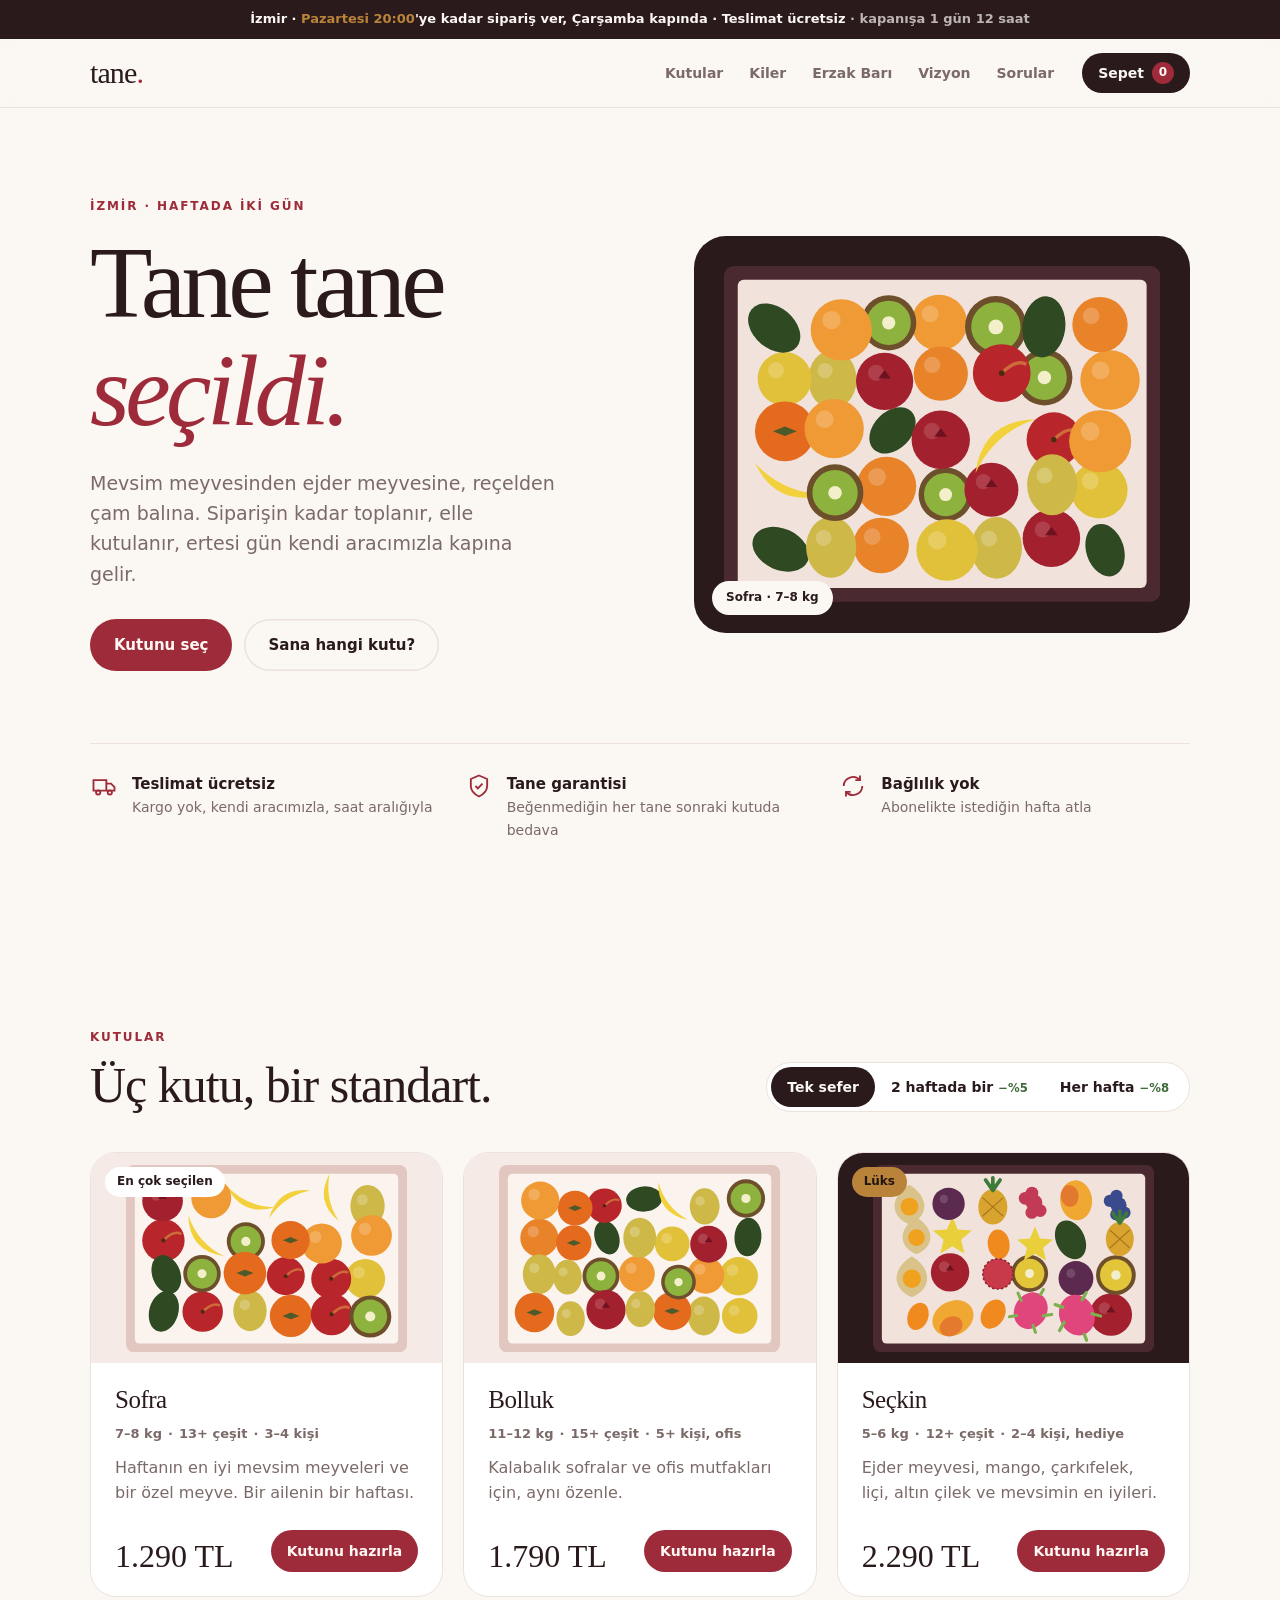
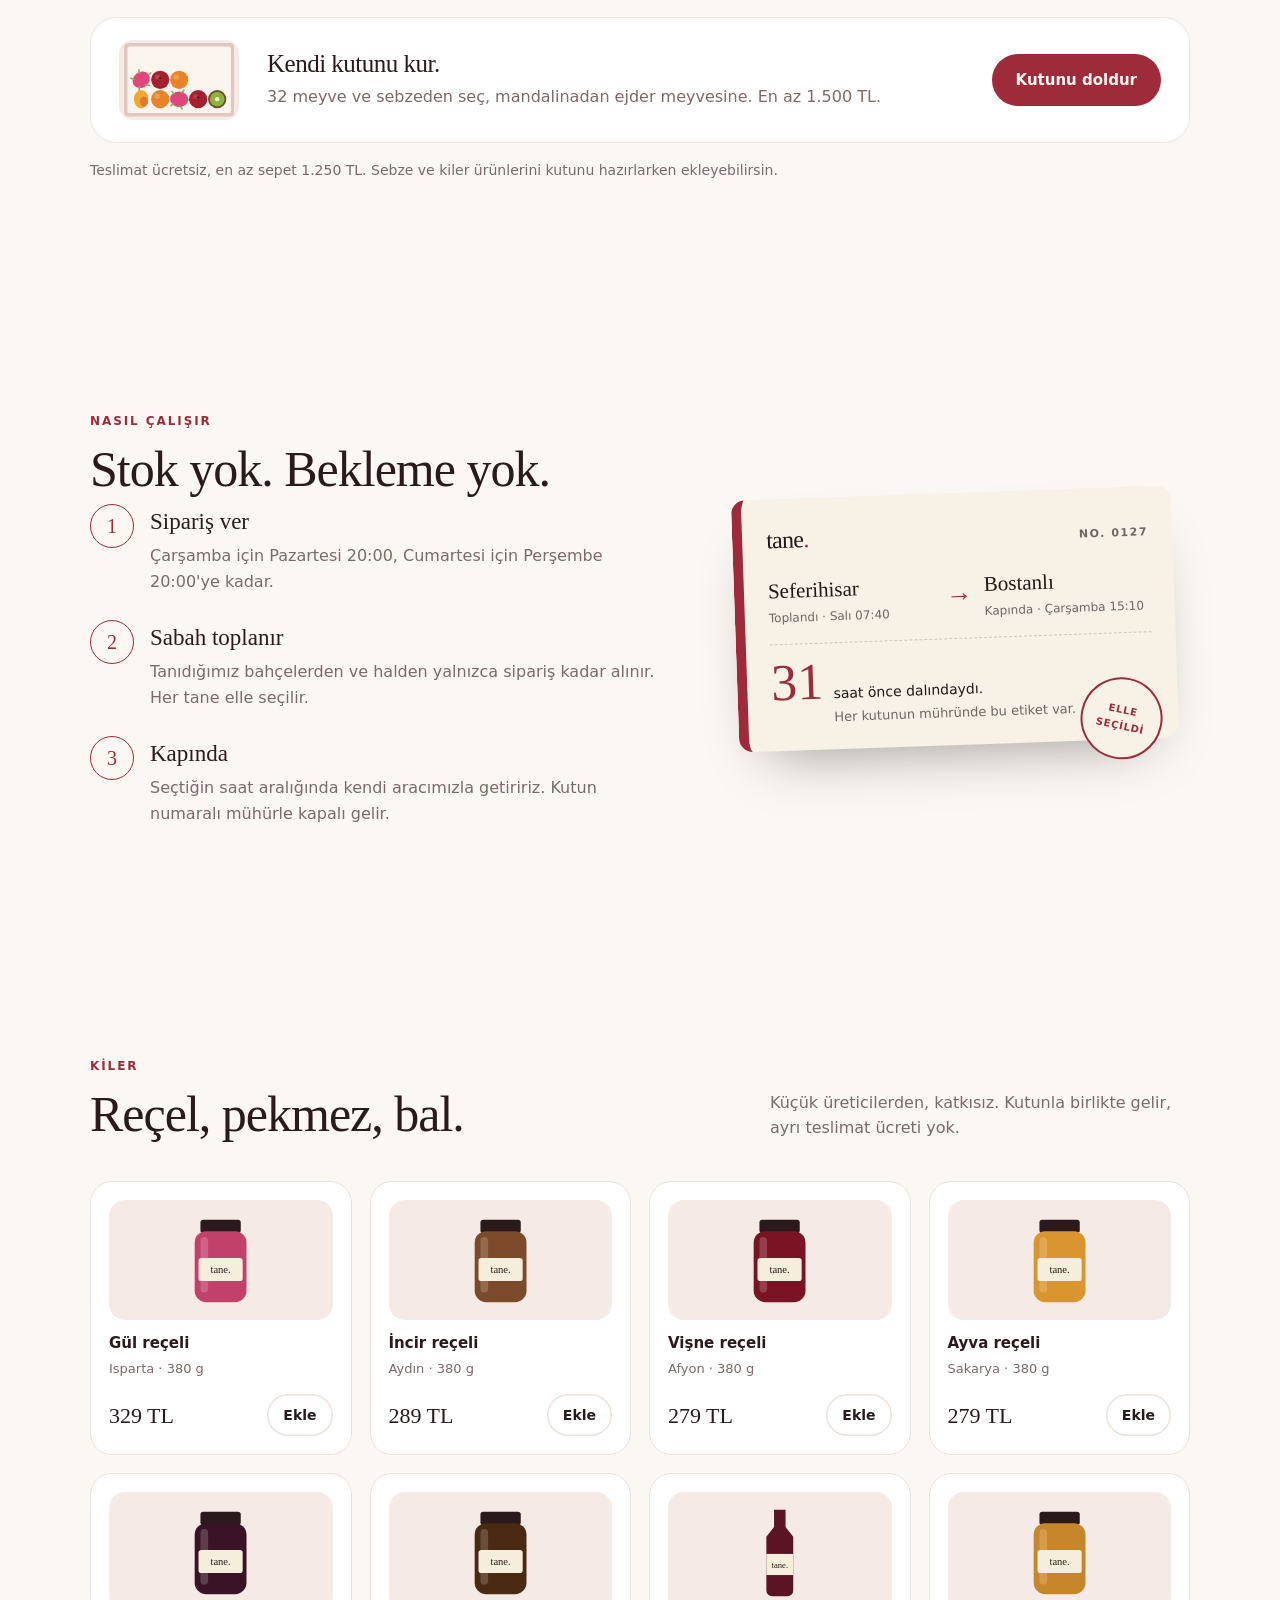
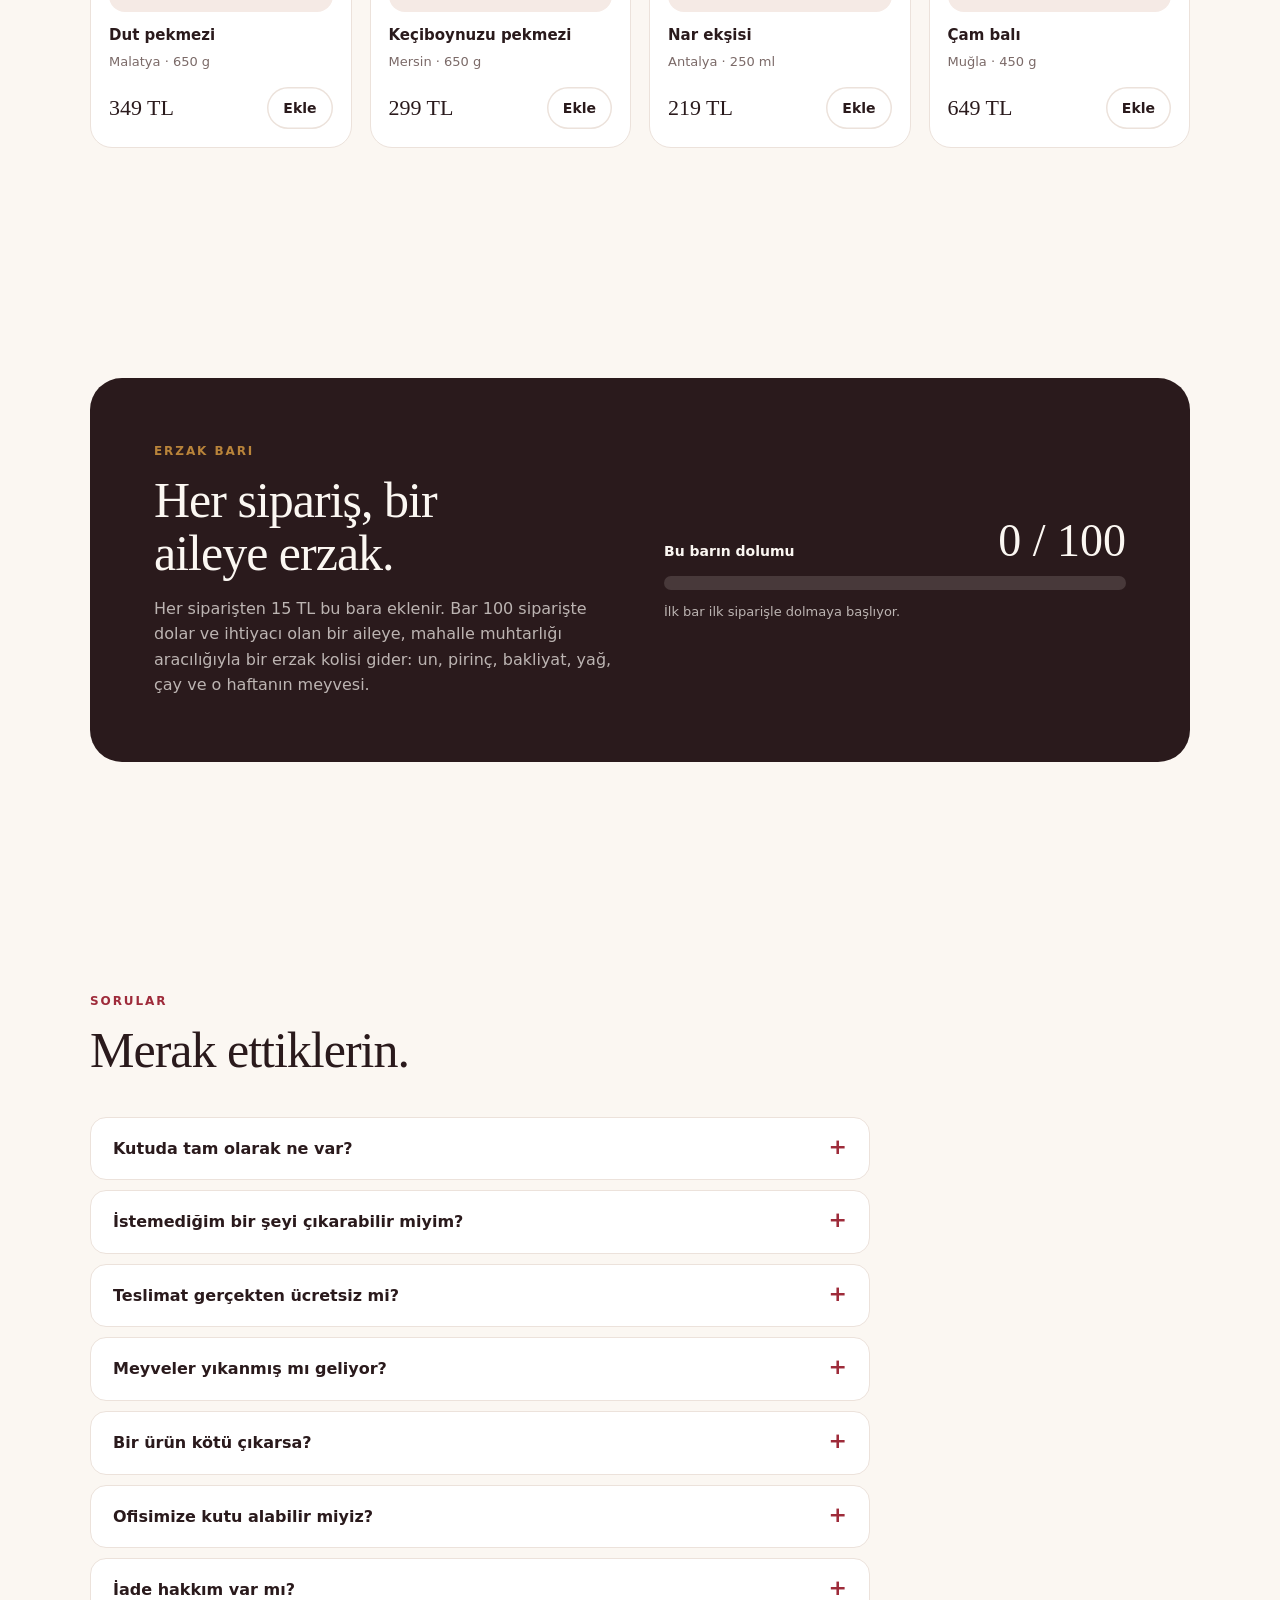
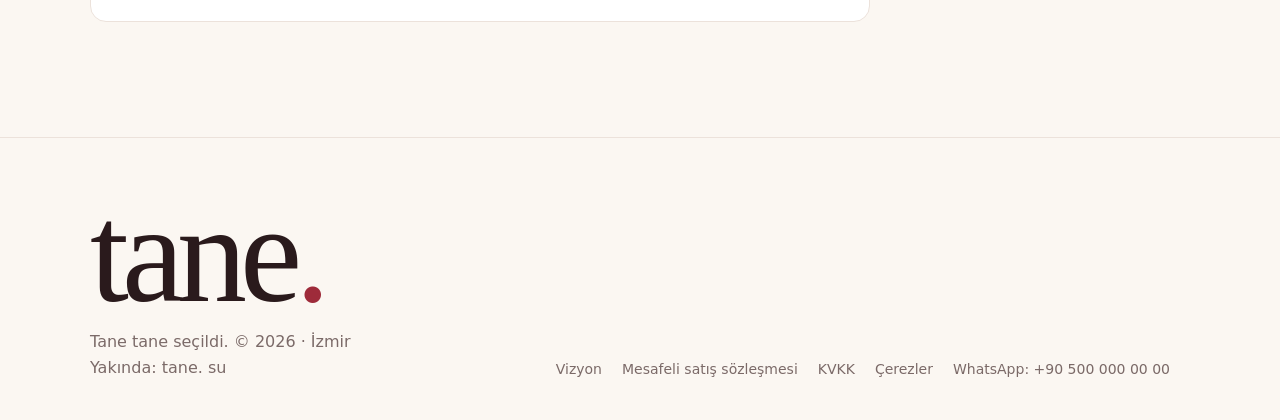
==== commit 7d457b64: "Siteyi İzmir lansmanı için yeniden yaz - Sade tek sütun yapı: kutular, nasıl çalışır, kiler, Erzak B" ====
--- a/index.html
+++ b/index.html
@@ -6,142 +6,116 @@
 <meta http-equiv="Content-Security-Policy" content="default-src 'none'; script-src 'self'; style-src 'self' 'unsafe-inline' https://fonts.googleapis.com; font-src https://fonts.gstatic.com; img-src 'self' data:; connect-src 'none'; base-uri 'none'; form-action 'none'; object-src 'none'">
 <meta name="referrer" content="strict-origin-when-cross-origin">
 <title>tane. Online Manav</title>
-<meta name="description" content="tane. — Daldan kapına 24 saatte. İzmir, Fethiye ve Antalya'da haftada bir gün, elle seçilmiş meyve ve sebze kutuları.">
+<meta name="description" content="tane. — İzmir'de haftada iki gün kapına gelen, tane tane seçilmiş meyve kutuları, egzotik meyveler, reçel, pekmez ve bal.">
 <link rel="preconnect" href="https://fonts.googleapis.com">
 <link rel="preconnect" href="https://fonts.gstatic.com" crossorigin>
-<link rel="stylesheet" href="https://fonts.googleapis.com/css2?family=Fraunces:ital,opsz,wght,SOFT@0,9..144,300..700,0..100;1,9..144,300..700,0..100&family=Manrope:wght@400;500;600;700;800&display=swap">
+<link rel="stylesheet" href="https://fonts.googleapis.com/css2?family=Fraunces:ital,opsz,wght@0,9..144,300..600;1,9..144,300..600&family=Manrope:wght@400;600;700;800&display=swap">
 <link rel="stylesheet" href="assets/style.css">
 </head>
 <body>
-<p class="bar" id="bar">İzmir · <b>Pazartesi 20:00</b>'ye kadar sipariş ver, Çarşamba kapında · Teslimat dahil</p>
+<!--BODY-->
+<p class="bar" id="bar">İzmir · <b>Pazartesi 20:00</b>'ye kadar sipariş ver, Çarşamba kapında · Teslimat ücretsiz</p>
 <header class="top">
   <div class="wrap">
     <a href="#top" class="logo" aria-label="tane. ana sayfa">tane<i>.</i></a>
-    <div class="switch" role="group" aria-label="Ürün hattı">
-      <span class="pill"></span>
-      <button id="sw-meyve" data-set-line="meyve" aria-pressed="true">Meyve</button>
-      <button id="sw-yesil" data-set-line="yesil" aria-pressed="false">Yeşil</button>
-    </div>
-    <nav class="links"><a href="#kutular">Kutular</a><a href="#nasil">Nasıl çalışır</a><a href="#okul">Okula bir tane</a><a href="#sss">Sorular</a></nav>
+    <nav class="links" aria-label="Ana menü"><a href="#kutular">Kutular</a><a href="#kiler">Kiler</a><a href="#erzak">Erzak Barı</a><a href="vizyon.html">Vizyon</a><a href="#sorular">Sorular</a></nav>
+    <button class="menu-btn" id="menuBtn" aria-label="Menüyü aç">Menü</button>
     <button class="cart-btn" id="cartBtn" aria-label="Sepeti aç">Sepet <b id="cartCount">0</b></button>
   </div>
 </header>
 
 <main id="top">
-  <section class="hero" id="hero">
-    <div class="hero-photo" id="heroPhoto"></div>
-    <div class="hero-art" aria-hidden="true" id="heroArt"></div>
+  <section class="hero">
+    <div class="wrap hero-grid">
+      <div>
+        <p class="hello" id="hello" hidden></p>
+        <p class="eyebrow">İzmir · haftada iki gün</p>
+        <h1>Tane tane <em>seçildi.</em></h1>
+        <p class="lead">Mevsim meyvesinden ejder meyvesine, reçelden çam balına. Siparişin kadar toplanır, elle kutulanır, ertesi gün kendi aracımızla kapına gelir.</p>
+        <div class="ctas"><a class="btn" href="#kutular">Kutunu seç</a><button class="btn line" id="openQuiz">Sana hangi kutu?</button></div>
+      </div>
+      <div class="hero-art" id="heroArt" aria-hidden="true"></div>
+    </div>
     <div class="wrap">
-      <p class="hello" id="hello"></p>
-      <p class="kicker">İzmir · Fethiye · Antalya · haftada bir gün</p>
-      <h1 id="h1">Daldan kapına, <em>24 saatte.</em></h1>
-      <p class="lead" id="lead">Salı sabahı bahçedeydi, Çarşamba kapında.</p>
-      <div class="ctas"><a class="btn warm" href="#kutular">Kutunu seç</a><button class="btn line" id="openQuiz">Sana hangi kutu?</button></div>
+      <div class="trust">
+        <div><svg viewBox="0 0 24 24" fill="none" stroke="currentColor" stroke-width="1.6" aria-hidden="true"><path d="M3 7h11v9H3zM14 10h4l3 3v3h-7"/><circle cx="7" cy="17.5" r="1.8"/><circle cx="17" cy="17.5" r="1.8"/></svg><span><b>Teslimat ücretsiz</b><span class="muted">Kargo yok, kendi aracımızla, saat aralığıyla</span></span></div>
+        <div><svg viewBox="0 0 24 24" fill="none" stroke="currentColor" stroke-width="1.6" aria-hidden="true"><path d="M12 3l7 3v6c0 4-3 7-7 9-4-2-7-5-7-9V6z"/><path d="M9 12l2 2 4-4"/></svg><span><b>Tane garantisi</b><span class="muted">Beğenmediğin her tane sonraki kutuda bedava</span></span></div>
+        <div><svg viewBox="0 0 24 24" fill="none" stroke="currentColor" stroke-width="1.6" aria-hidden="true"><path d="M4 12a8 8 0 0 1 14-5M20 12a8 8 0 0 1-14 5"/><path d="M18 3v4h-4M6 21v-4h4"/></svg><span><b>Bağlılık yok</b><span class="muted">Abonelikte istediğin hafta atla</span></span></div>
+      </div>
     </div>
   </section>
-
-  <div class="wrap">
-    <div class="week-card reveal" id="weekCard">
-      <div>
-        <div class="tabs" role="group" aria-label="Şehir" id="cityTabs"></div>
-        <div class="wk-info"><b id="wkDay">Çarşamba · 10:00–20:00</b><span class="muted" id="wkCut">Sipariş kapanışı Pazartesi 20:00</span></div>
-      </div>
-      <div class="cap">
-        <div class="row"><span>Bu haftanın kutuları</span><span class="num" id="capTxt"></span></div>
-        <div class="meter"><i id="capBar" style="width:0%"></i></div>
-        <span class="count num" id="countdown"></span>
-      </div>
-      <a class="btn" href="#kutular">Kutunu ayır</a>
-    </div>
-    <div class="trust">
-      <div><svg viewBox="0 0 24 24" fill="none" stroke="currentColor" stroke-width="1.6"><path d="M3 7h11v9H3zM14 10h4l3 3v3h-7"/><circle cx="7" cy="17.5" r="1.8"/><circle cx="17" cy="17.5" r="1.8"/></svg><span><b>Teslimat dahil</b><span class="muted">Kendi aracımızla, saat aralığıyla</span></span></div>
-      <div><svg viewBox="0 0 24 24" fill="none" stroke="currentColor" stroke-width="1.6"><path d="M12 3l7 3v6c0 4-3 7-7 9-4-2-7-5-7-9V6z"/><path d="M9 12l2 2 4-4"/></svg><span><b>Tane garantisi</b><span class="muted">Beğenmediğin her tane, sonraki kutuda bedava</span></span></div>
-      <div><svg viewBox="0 0 24 24" fill="none" stroke="currentColor" stroke-width="1.6"><path d="M4 12a8 8 0 0 1 14-5M20 12a8 8 0 0 1-14 5"/><path d="M18 3v4h-4M6 21v-4h4"/></svg><span><b>Bağlılık yok</b><span class="muted">İstediğin hafta atla, istediğin zaman bırak</span></span></div>
-      <div><svg viewBox="0 0 24 24" fill="none" stroke="currentColor" stroke-width="1.6"><path d="M5 19c8 0 14-6 14-14C11 5 5 11 5 19z"/><path d="M5 19l7-7"/></svg><span><b>Plastik yok</b><span class="muted">Kutunu geri ver, 30 TL kredi kazan</span></span></div>
-    </div>
-  </div>
 
   <section id="kutular">
     <div class="wrap">
       <div class="head reveal">
-        <div><p class="eyebrow" id="boxEyebrow">Meyve kutuları</p><h2 id="boxTitle">Üç boy, bir standart.</h2></div>
-        <div class="freq" role="group" aria-label="Sıklık" id="freq"></div>
+        <div><p class="eyebrow">Kutular</p><h2>Üç kutu, bir standart.</h2></div>
+        <div class="seg-inline" role="group" aria-label="Sıklık" id="freq"></div>
       </div>
       <div class="boxes" id="boxes"></div>
-      <div id="extraRow"></div>
+      <div class="own reveal">
+        <div class="ico" id="ownIco" aria-hidden="true"></div>
+        <div><h3>Kendi kutunu kur.</h3><p class="muted" style="margin-top:6px" id="ownTxt">32 meyve ve sebzeden seç: mandalinadan ejder meyvesine. Kutun gözünün önünde dolsun.</p></div>
+        <button class="btn" id="openOwn">Kutunu doldur</button>
+      </div>
+      <p class="note" id="minNote"></p>
     </div>
   </section>
 
   <section id="nasil">
-    <div class="wrap">
-      <div class="head reveal"><div><p class="eyebrow">Nasıl çalışır</p><h2>Stok yok. Bekleme yok.</h2></div><p class="muted">Siparişin kadar toplarız. Bu yüzden haftada bir gün geliyoruz ve bu yüzden bu kadar taze.</p></div>
-      <div class="how" id="how">
-        <div class="s"><span class="d">Pazartesi</span><b>Sipariş kapanır</b><p>İzmir'de 20:00'de. Tedarikçilerle haftanın listesini belirleriz.</p></div>
-        <div class="s"><span class="d">Salı sabahı</span><b>Dalından</b><p>Tanıdığımız bahçelerden sadece sipariş kadar toplanır.</p></div>
-        <div class="s"><span class="d">Salı akşamı</span><b>Elle kutulama</b><p>Her tane tek tek seçilir, kutu mühürlenir, tazelik etiketi basılır.</p></div>
-        <div class="s"><span class="d">Çarşamba</span><b>Kapında</b><p>Seçtiğin saat aralığında biz getiririz. Yola çıkınca haber veririz.</p></div>
-      </div>
-    </div>
-  </section>
-
-  <section id="tazelik">
-    <div class="wrap fresh">
+    <div class="wrap how">
       <div class="reveal">
-        <p class="eyebrow">Tazelik etiketi</p>
-        <h2>"Taze" demiyoruz. Saatini yazıyoruz.</h2>
-        <p class="muted" style="margin:16px 0 26px;max-width:520px">Her kutunun mührüne toplandığı bahçe, toplama saati ve kapına geldiği saat basılır. Kutuyu açmadan, içindekilerin kaç saat önce dalında olduğunu görürsün.</p>
-        <p class="muted" style="max-width:520px">Kutun numaralı mühürle kapalı gelir. İçinden haftanın kartı çıkar: hangi meyve bugün, hangisi Cuma yenecek.</p>
+        <p class="eyebrow">Nasıl çalışır</p>
+        <h2>Stok yok. Bekleme yok.</h2>
+        <div class="steps">
+          <div class="step"><span class="n">1</span><div><b>Sipariş ver</b><p class="muted" id="stepTxt1">Çarşamba için Pazartesi 20:00'ye, Cumartesi için Perşembe 20:00'ye kadar.</p></div></div>
+          <div class="step"><span class="n">2</span><div><b>Sabah toplanır</b><p class="muted">Tanıdığımız bahçelerden ve halden yalnızca sipariş kadar alınır. Her tane elle seçilir.</p></div></div>
+          <div class="step"><span class="n">3</span><div><b>Kapında</b><p class="muted">Seçtiğin saat aralığında kendi aracımızla getiririz. Kutun numaralı mühürle kapalı gelir.</p></div></div>
+        </div>
       </div>
       <div class="label reveal" aria-label="Örnek tazelik etiketi">
-        <div class="t"><span style="text-transform:none;letter-spacing:-.03em;font-family:var(--display);font-weight:500;color:#1F1A17;font-size:26px">tane<span style="color:#9E2B3A">.</span></span><span>No. <span class="num">0127</span></span></div>
-        <div class="route">
-          <div><b id="lblFrom">Köyceğiz</b>Toplandı · Salı 07:40</div>
-          <span class="arrow">→</span>
-          <div><b id="lblTo">Bostanlı</b>Kapında · Çarşamba 15:10</div>
-        </div>
-        <div class="hours"><b class="num" id="hours">31</b><span>saat önce dalındaydı.<br><span style="color:#6E6763;font-size:13px" id="lblBrix">Mandalina 12,4 Brix · elle seçildi</span></span></div>
+        <div class="t"><span>tane<span style="color:#9E2B3A">.</span></span><span>No. 0127</span></div>
+        <div class="route"><div><b>Seferihisar</b>Toplandı · Salı 07:40</div><i>→</i><div><b>Bostanlı</b>Kapında · Çarşamba 15:10</div></div>
+        <div class="hours"><b class="num" id="hours">31</b><span>saat önce dalındaydı.<br><span style="color:#6E6763;font-size:13px">Her kutunun mühründe bu etiket var.</span></span></div>
         <div class="stamp">Elle<br>seçildi</div>
       </div>
     </div>
   </section>
 
-  <section id="yanina">
+  <section id="kiler">
     <div class="wrap">
-      <div class="head reveal"><div><p class="eyebrow">Kutunun yanına</p><h2>Aynı kapıya, aynı gün.</h2></div><p class="muted">Kutunla birlikte gelir, ayrı teslimat ücreti yok. Tamamı kutunu hazırlarken karşına çıkar.</p></div>
-      <div class="side" id="sideGrid"></div>
-      <p class="giftline" id="giftLine"></p>
+      <div class="head reveal"><div><p class="eyebrow">Kiler</p><h2>Reçel, pekmez, bal.</h2></div><p class="muted">Küçük üreticilerden, katkısız. Kutunla birlikte gelir, ayrı teslimat ücreti yok.</p></div>
+      <div class="kiler" id="kilerGrid"></div>
     </div>
   </section>
 
-  <section id="okul">
+  <section id="erzak">
     <div class="wrap">
-      <div class="school reveal">
-        <div style="display:grid;gap:14px;justify-items:start">
-          <p class="eyebrow">Okula bir tane</p>
-          <h2>Her kutu, bir çocuğa bir meyve.</h2>
-          <p class="muted" style="max-width:520px" id="schoolTxt"></p>
-          <p><span class="stat num" id="schoolStat"></span><br><span class="muted" id="schoolSub"></span></p>
+      <div class="erzak reveal">
+        <div>
+          <p class="eyebrow">Erzak Barı</p>
+          <h2>Her sipariş, bir aileye erzak.</h2>
+          <p class="muted" style="margin-top:16px;max-width:460px" id="erzakTxt"></p>
         </div>
-        <div class="cups" aria-hidden="true">
-          <svg viewBox="0 0 100 100"><use href="#i-mandalina"/></svg><svg viewBox="0 0 100 100"><use href="#i-elma"/></svg><svg viewBox="0 0 100 100"><use href="#i-armut"/></svg>
+        <div class="erzak-bar">
+          <div class="top"><span>Bu barın dolumu</span><b class="num" id="erzakNum">0 / 100</b></div>
+          <div class="track"><i id="erzakFill"></i></div>
+          <small id="erzakSub"></small>
         </div>
       </div>
     </div>
   </section>
 
-  <section id="sss">
+  <section id="sorular">
     <div class="wrap">
       <div class="head reveal"><div><p class="eyebrow">Sorular</p><h2>Merak ettiklerin.</h2></div></div>
       <div class="faq">
-        <details><summary>Kutuda tam olarak ne var?</summary><p>Her hafta değişir; "Bu hafta kutuda" listesinde görürsün. Sofra kutusunda 13+ çeşit, 7–8 kg mevsim meyvesi olur.</p></details>
-        <details><summary>İstemediğim bir şeyi çıkarabilir miyim?</summary><p>Evet, kutunu hazırlarken en fazla 3 ürünü çıkarabilirsin. Yerine aynı değerde başka bir ürün koyarız.</p></details>
-        <details><summary>Meyveler yıkanmış mı geliyor?</summary><p>Hayır, bilerek yıkamıyoruz. Islak meyve kutuda küflenir. Kuru bezle temizleyip kutuluyoruz. Yemeden önce yıka.</p></details>
-        <details><summary>Bir ürün kötü çıkarsa?</summary><p>Tane garantisi: 24 saat içinde fotoğrafını WhatsApp'tan gönder, sonraki kutuna ücretsiz ekleriz ya da bedelini iade ederiz.</p></details>
-        <details><summary>Evde yoksam?</summary><p>Kapına ya da kapıcına bırakır, fotoğrafını göndeririz.</p></details>
-        <details><summary>Aboneliği nasıl durdururum?</summary><p>Kapanış saatine kadar WhatsApp'tan yazman yeterli. İstediğin haftayı atla, istediğin zaman bırak.</p></details>
-        <details><summary>Ofisimize kutu alabilir miyiz?</summary><p>Evet. Tek adrese 5 kutu ve üzeri için kurumsal fiyat, fatura ve sabit teslimat saati veriyoruz. WhatsApp'tan yazman yeterli.</p></details>
-        <details><summary>Arkadaşımı getirirsem ne olur?</summary><p>Arkadaşın sipariş verirken senin adını yazar. İlk kutusu teslim edilince ikinizin de sonraki kutusundan 100 TL düşer.</p></details>
-        <details><summary>İade hakkım var mı?</summary><p>Taze ürünler çabuk bozulabilen ürün olduğundan yasal cayma hakkı kapsamında değildir. Memnun kalmadığın her ürün için Tane garantisi geçerlidir.</p></details>
+        <details class="q"><summary>Kutuda tam olarak ne var?</summary><p>Her hafta değişir, mevsimin en iyileri girer. İçerik listesi kutudaki kartta yazar. Sofra kutusunda 13+ çeşit, 7–8 kg meyve olur.</p></details>
+        <details class="q"><summary>İstemediğim bir şeyi çıkarabilir miyim?</summary><p>Evet, kutunu hazırlarken en fazla 3 ürünü çıkarabilirsin; yerine aynı değerde başka ürün koyarız. Her şeyi kendin seçmek istersen "Kendi kutunu kur"u kullan.</p></details>
+        <details class="q"><summary>Teslimat gerçekten ücretsiz mi?</summary><p>Evet. Kendi aracımızla getiriyoruz. Teslimat için en az sepet tutarı 1.250 TL.</p></details>
+        <details class="q"><summary>Meyveler yıkanmış mı geliyor?</summary><p>Hayır, bilerek yıkamıyoruz; ıslak meyve kutuda küflenir. Kuru bezle temizleyip kutuluyoruz. Yemeden önce yıka.</p></details>
+        <details class="q"><summary>Bir ürün kötü çıkarsa?</summary><p>24 saat içinde fotoğrafını WhatsApp'tan gönder. Sonraki kutuna ücretsiz ekleriz ya da bedelini iade ederiz.</p></details>
+        <details class="q"><summary>Ofisimize kutu alabilir miyiz?</summary><p>Evet. Tek adrese 5 kutu ve üzeri için kurumsal fiyat, fatura ve sabit teslimat günü veriyoruz. WhatsApp'tan yazman yeterli.</p></details>
+        <details class="q"><summary>İade hakkım var mı?</summary><p>Taze ürünler çabuk bozulabilen ürün olduğundan yasal cayma hakkı kapsamında değildir. Memnun kalmadığın her ürün için Tane garantisi geçerlidir.</p></details>
       </div>
     </div>
   </section>
@@ -149,105 +123,75 @@
 
 <footer>
   <div class="wrap">
-    <div><div class="big">tane<i>.</i></div><p style="margin-top:14px;color:var(--hero-mute)">Daldan kapına. © 2026 · İzmir · Fethiye · Antalya<br>Yakında: tane. kiler · bal, pekmez, peynir</p></div>
+    <div><div class="big">tane<i>.</i></div><p class="muted" style="margin-top:16px">Tane tane seçildi. © 2026 · İzmir<br>Yakında: tane. su</p></div>
     <nav aria-label="Alt menü">
-      <button class="linklike" data-legal="mesafeli">Mesafeli satış sözleşmesi</button>
-      <button class="linklike" data-legal="kvkk">KVKK aydınlatma metni</button>
-      <button class="linklike" data-legal="cerez">Çerez politikası</button>
+      <a href="vizyon.html">Vizyon</a>
+      <button data-legal="mesafeli">Mesafeli satış sözleşmesi</button>
+      <button data-legal="kvkk">KVKK</button>
+      <button data-legal="cerez">Çerezler</button>
       <span>WhatsApp: <span id="waText"></span></span>
-      <span class="soc" id="footSoc"></span>
+      <span id="footSoc"></span>
     </nav>
   </div>
 </footer>
 
 <div class="scrim" id="scrim"></div>
 
+<aside class="sheet" id="menu" aria-label="Menü">
+  <div class="sh-head"><span class="logo">tane<i>.</i></span><button class="xbtn" data-close aria-label="Kapat">×</button></div>
+  <div class="sh-body"><nav class="mnav"><a href="#kutular" data-close>Kutular</a><a href="#kiler" data-close>Kiler</a><a href="#erzak" data-close>Erzak Barı</a><a href="vizyon.html">Vizyon</a><a href="#sorular" data-close>Sorular</a></nav></div>
+</aside>
+
 <aside class="sheet" id="cfg" aria-label="Kutunu hazırla">
-  <div class="sh-head"><div><p class="eyebrow">Kutunu hazırla</p><h3 id="cfgTitle">Sofra</h3></div><button class="xbtn" data-closesheet aria-label="Kapat">×</button></div>
+  <div class="sh-head"><div><p class="eyebrow" style="margin:0">Kutunu hazırla</p><h3 id="cfgTitle">Sofra</h3></div><button class="xbtn" data-close aria-label="Kapat">×</button></div>
   <div class="sh-body">
     <div class="preview" id="cfgPreview"></div>
-    <div id="sizeWrap"><p class="sub">Boy</p><div class="seg" id="cfgSize" style="margin-top:8px"></div></div>
-    <div><p class="sub">Sıklık</p><div class="seg" id="cfgFreq" style="margin-top:8px"></div></div>
-    <label class="toggle" id="vegToggle" for="cfgVeg"><input type="checkbox" id="cfgVeg"><span><b>Sebze kutusu da ekle</b><small>6–7 kg, 12+ çeşit. Aynı teslimatla gelir.</small></span><span class="p"><s class="muted" style="font-weight:600;margin-right:4px">749</s>599 TL</span></label>
-    <div><p class="sub">Kutuna ekle</p><div class="addons" id="cfgAdd" style="margin-top:8px"></div></div>
-    <details class="more"><summary>Kişiselleştir <span class="muted" style="font-weight:600">· isteğe bağlı</span></summary>
-      <div style="display:grid;gap:14px;margin-top:14px">
-        <div><p class="sub">İstemediklerin · en fazla 3</p><div class="chips" id="cfgOut" style="margin-top:8px"></div></div>
-        <div><p class="sub">Favorilerin · en fazla 2</p><div class="chips" id="cfgFav" style="margin-top:8px"></div></div>
-        <div><p class="sub">Olgunluk</p><div class="seg" id="cfgRipe" style="margin-top:8px;grid-template-columns:1fr 1fr"></div></div>
-        <div><p class="sub">Kutunun karakteri</p><div class="chips" id="cfgStyle" style="margin-top:8px"></div></div>
-        <div><p class="sub">Tat</p><div class="seg" id="cfgTaste" style="margin-top:8px"></div></div>
-        <div><p class="sub">Boy</p><div class="seg" id="cfgSizePref" style="margin-top:8px"></div></div>
-      </div>
-    </details>
-    <details class="more" id="giftDet"><summary>Kutunu kişiselleştir <span class="muted" style="font-weight:600">· isim, hediye, not</span></summary>
-      <div style="display:grid;gap:12px;margin-top:14px">
-        <label class="field" for="cfgSeal">Mühüre yazalım <span class="muted" style="font-weight:600">· ücretsiz</span><input id="cfgSeal" maxlength="24" placeholder="Örneğin: Elif'in kutusu"></label>
-        <label class="check" for="cfgGift"><input type="checkbox" id="cfgGift"> Hediye paketi: kurdele ve mühürlü kapak (+150 TL)</label>
-        <label class="field" for="cfgNote">Not kartına yazalım<textarea id="cfgNote" maxlength="180" placeholder="Yeni evine hoş geldin, bol taneli günler!"></textarea></label>
-      </div>
-    </details>
+    <div><p class="sub">Kutu</p><div class="seg" id="cfgSize"></div></div>
+    <div><p class="sub">Sıklık</p><div class="seg" id="cfgFreq"></div></div>
+    <label class="toggle" id="vegToggle" for="cfgVeg"><input type="checkbox" id="cfgVeg"><span><b>Sebze de ekle</b><small>6–7 kg, 12+ çeşit, aynı teslimatla</small></span><span class="p" id="vegPrice"></span></label>
+    <div><p class="sub">Kilerden ekle</p><div class="rows" id="cfgKiler"></div></div>
+    <details class="more"><summary>Kişiselleştir</summary><div>
+      <div><p class="sub">İstemediklerin · en fazla 3</p><div class="chips" id="cfgOut"></div></div>
+      <div><p class="sub">Tat</p><div class="seg" id="cfgTaste"></div></div>
+      <div><p class="sub">Olgunluk</p><div class="seg two-col" id="cfgRipe"></div></div>
+    </div></details>
+    <details class="more" id="giftDet"><summary>Hediye mi?</summary><div>
+      <label class="check" for="cfgGift"><input type="checkbox" id="cfgGift"><span>Hediye paketi: kurdele, mühür ve kart (<span id="giftPrice"></span>)</span></label>
+      <label class="field" for="cfgNote">Kartına yazalım<textarea id="cfgNote" maxlength="180" placeholder="Yeni evine hoş geldin!"></textarea></label>
+    </div></details>
   </div>
   <div class="sh-foot">
-    <div class="total"><span><span id="cfgFreqLbl">Tek sefer</span><br><small class="muted" id="cfgPer"></small></span><b id="cfgTotal">0 TL</b></div>
-    <button class="btn" id="cfgAddBtn">Sepete ekle</button>
-    <div class="guarantee"><svg viewBox="0 0 24 24" fill="none" stroke="currentColor" stroke-width="1.8"><path d="M12 3l7 3v6c0 4-3 7-7 9-4-2-7-5-7-9V6z"/><path d="M9 12l2 2 4-4"/></svg>Tane garantisi: beğenmediğin her tane sonraki kutuda bedava.</div>
+    <div class="total"><span id="cfgFreqLbl">Tek sefer</span><b id="cfgTotal">0 TL</b></div>
+    <button class="btn block" id="cfgAdd">Sepete ekle</button>
   </div>
 </aside>
 
 <aside class="sheet" id="own" aria-label="Kendi kutunu kur">
-  <div class="sh-head"><div><p class="eyebrow">Sıfırdan</p><h3>Kendi kutunu kur</h3></div><button class="xbtn" data-closesheet aria-label="Kapat">×</button></div>
+  <div class="sh-head"><div><p class="eyebrow" style="margin:0">Kendi kutun</p><h3>Tane tane seç</h3></div><button class="xbtn" data-close aria-label="Kapat">×</button></div>
   <div class="sh-body">
     <div class="preview" id="ownPreview"></div>
-    <div class="seg" id="ownTabs" style="grid-template-columns:1fr 1fr"></div>
-    <div id="ownList"></div>
-    <div class="compare" id="ownCompare" hidden></div>
-    <details class="more"><summary>Kutunu kişiselleştir <span class="muted" style="font-weight:600">· isim, olgunluk, not</span></summary>
-      <div style="display:grid;gap:12px;margin-top:14px">
-        <label class="field" for="ownSeal">Mühüre yazalım <span class="muted" style="font-weight:600">· ücretsiz</span><input id="ownSeal" maxlength="24" placeholder="Örneğin: Ofis mutfağı"></label>
-        <div><p class="sub">Olgunluk</p><div class="seg" id="ownRipe" style="margin-top:8px;grid-template-columns:1fr 1fr"></div></div>
-        <label class="check" for="ownGift"><input type="checkbox" id="ownGift"> Hediye paketi: kurdele ve mühürlü kapak (+150 TL)</label>
-        <label class="field" for="ownNote">Not kartına yazalım<textarea id="ownNote" maxlength="180" placeholder="Afiyet olsun!"></textarea></label>
-      </div>
-    </details>
+    <div class="minline"><div style="display:flex;justify-content:space-between;gap:8px"><span id="ownMinTxt"></span><span class="num" id="ownKg"></span></div><div class="meter"><i id="ownBar"></i></div></div>
+    <div class="tabs" role="group" aria-label="Kategori" id="ownTabs"><button data-tab="meyve" aria-pressed="true">Meyve</button><button data-tab="egzotik" aria-pressed="false">Egzotik</button><button data-tab="sebze" aria-pressed="false">Sebze</button></div>
+    <div class="rows" id="ownList"></div>
+    <div><p class="sub">Olgunluk</p><div class="seg two-col" id="ownRipe"></div></div>
+    <label class="field" for="ownNote">Not <span class="muted" style="font-weight:600">· isteğe bağlı</span><textarea id="ownNote" maxlength="180" placeholder="Avokadolar Cuma'ya hazır olsun"></textarea></label>
   </div>
   <div class="sh-foot">
-    <div class="total"><span><span id="ownKg">0 kg</span><br><small class="muted" id="ownFee"></small></span><b id="ownTotal">0 TL</b></div>
-    <p class="warn" id="ownWarn"></p>
-    <button class="btn" id="ownAdd">Sepete ekle</button>
+    <div class="total"><span id="ownCount">0 ürün</span><b id="ownTotal">0 TL</b></div>
+    <button class="btn block" id="ownAdd" disabled>Sepete ekle</button>
   </div>
 </aside>
 
 <aside class="sheet" id="cart" aria-label="Sepet">
-  <div class="sh-head"><div style="flex:1"><h3>Sepetin</h3><div class="stepper" style="margin-top:10px"><span class="on" id="st1">1 · Kutular</span><span id="st2">2 · Teslimat</span><span id="st3">3 · Gönder</span></div></div><button class="xbtn" data-closesheet aria-label="Kapat">×</button></div>
+  <div class="sh-head"><div style="flex:1"><h3>Sepetin</h3><div class="stepper"><span class="on" id="st1">1 · Sepet</span><span id="st2">2 · Teslimat</span><span id="st3">3 · Gönder</span></div></div><button class="xbtn" data-close aria-label="Kapat">×</button></div>
   <div class="sh-body" id="cartBody"></div>
   <div class="sh-foot" id="cartFoot"></div>
 </aside>
 
 <div class="modal" id="quiz" role="dialog" aria-modal="true" aria-labelledby="qTitle"><div class="card" id="quizCard"></div></div>
-<div class="modal" id="legal" role="dialog" aria-modal="true" aria-labelledby="lTitle"><div class="card"><h2 id="lTitle" style="font-size:32px;margin-bottom:12px"></h2><p class="muted" id="lBody"></p><p style="margin-top:20px"><button class="btn sm" data-close>Kapat</button></p></div></div>
-<div class="toast" id="toast" role="status"></div>
-
-<svg width="0" height="0" style="position:absolute" aria-hidden="true"><defs>
-  <symbol id="i-mandalina" viewBox="0 0 100 100"><circle cx="50" cy="54" r="34" fill="#E8832A"/><path d="M50 22 C58 10 72 10 78 14 C70 22 60 24 50 22Z" fill="#3F6B35"/><circle cx="40" cy="46" r="6" fill="#F4A55A"/></symbol>
-  <symbol id="i-nar" viewBox="0 0 100 100"><circle cx="50" cy="56" r="34" fill="#B5263A"/><path d="M40 24 L44 14 L50 22 L56 14 L60 24 Z" fill="#8A1A2B"/><circle cx="38" cy="46" r="7" fill="#D9475A" opacity=".7"/></symbol>
-  <symbol id="i-avokado" viewBox="0 0 100 100"><path d="M50 12 C66 12 78 48 78 64 C78 82 66 90 50 90 C34 90 22 82 22 64 C22 48 34 12 50 12Z" fill="#3E5A2A"/><path d="M50 22 C62 22 70 50 70 64 C70 78 61 83 50 83 C39 83 30 78 30 64 C30 50 38 22 50 22Z" fill="#C7D27A"/><circle cx="50" cy="64" r="11" fill="#7A4A26"/></symbol>
-  <symbol id="i-armut" viewBox="0 0 100 100"><path d="M50 18 C40 18 40 36 34 48 C24 66 30 88 50 88 C70 88 76 66 66 48 C60 36 60 18 50 18Z" fill="#C9B544"/><rect x="48" y="8" width="4" height="12" rx="2" fill="#5A3A1A"/></symbol>
-  <symbol id="i-kivi" viewBox="0 0 100 100"><circle cx="50" cy="50" r="36" fill="#7A5A33"/><circle cx="50" cy="50" r="30" fill="#8DB33E"/><circle cx="50" cy="50" r="9" fill="#F1EFC8"/></symbol>
-  <symbol id="i-hurma" viewBox="0 0 100 100"><ellipse cx="50" cy="58" rx="33" ry="28" fill="#E36A1F"/><path d="M30 34 L50 40 L70 34 L62 28 L50 32 L38 28Z" fill="#4E5A2A"/></symbol>
-  <symbol id="i-elma" viewBox="0 0 100 100"><path d="M50 30 C30 18 14 34 18 56 C22 80 40 90 50 84 C60 90 78 80 82 56 C86 34 70 18 50 30Z" fill="#C3302C"/><path d="M52 30 C54 20 60 14 66 14" stroke="#5A3A1A" stroke-width="4" fill="none"/></symbol>
-  <symbol id="i-domates" viewBox="0 0 100 100"><ellipse cx="50" cy="58" rx="36" ry="30" fill="#D63A2A"/><path d="M50 26 L42 34 L32 30 L40 38 L50 36 L60 38 L68 30 L58 34Z" fill="#3F6B35"/></symbol>
-  <symbol id="i-havuc" viewBox="0 0 100 100"><path d="M40 30 L60 30 L52 92 Q50 96 48 92Z" fill="#E8832A"/><path d="M50 30 C44 14 36 10 32 12 M50 30 C50 12 52 6 56 6 M50 30 C58 14 66 12 70 14" stroke="#3F6B35" stroke-width="5" fill="none" stroke-linecap="round"/></symbol>
-  <symbol id="i-brokoli" viewBox="0 0 100 100"><rect x="42" y="56" width="16" height="34" rx="6" fill="#8FB46A"/><circle cx="34" cy="44" r="18" fill="#3F7A3A"/><circle cx="66" cy="44" r="18" fill="#3F7A3A"/><circle cx="50" cy="32" r="20" fill="#4C8A44"/></symbol>
-  <symbol id="i-biber" viewBox="0 0 100 100"><path d="M36 30 C20 50 30 90 60 88 C80 86 84 56 66 32 C58 22 44 22 36 30Z" fill="#4E9A3A"/></symbol>
-  <symbol id="i-yaprak" viewBox="0 0 100 100"><path d="M50 90 C20 70 18 30 50 10 C82 30 80 70 50 90Z" fill="#6FA35A"/><path d="M50 90 L50 18" stroke="#3F6B35" stroke-width="3"/></symbol>
-  <symbol id="i-yumurta" viewBox="0 0 100 100"><ellipse cx="50" cy="54" rx="26" ry="34" fill="#E9D6B4"/><ellipse cx="42" cy="42" rx="6" ry="9" fill="#FFF8EC"/></symbol>
-  <symbol id="i-suyu" viewBox="0 0 100 100"><rect x="34" y="20" width="32" height="70" rx="8" fill="#F2A33A"/><rect x="40" y="10" width="20" height="12" rx="3" fill="#3F6B35"/><rect x="34" y="46" width="32" height="18" fill="#FBEFEA"/></symbol>
-  <symbol id="i-narsuyu" viewBox="0 0 100 100"><rect x="34" y="20" width="32" height="70" rx="8" fill="#A3202F"/><rect x="40" y="10" width="20" height="12" rx="3" fill="#3F6B35"/><rect x="34" y="46" width="32" height="18" fill="#FBEFEA"/></symbol>
-  <symbol id="i-kuru" viewBox="0 0 100 100"><path d="M24 34h52l-6 54H30z" fill="#C9A26B"/><path d="M24 34l8-14h36l8 14z" fill="#A9824D"/><circle cx="42" cy="58" r="9" fill="#6B3F2A"/><circle cx="59" cy="66" r="8" fill="#8A5A3A"/></symbol>
-  <symbol id="i-limon" viewBox="0 0 100 100"><ellipse cx="50" cy="54" rx="34" ry="27" fill="#E9CF3A"/><circle cx="38" cy="46" r="7" fill="#F6E88A"/><path d="M82 52l8 2-8 4z" fill="#C9B02A"/></symbol>
-  <symbol id="i-eksi" viewBox="0 0 100 100"><path d="M40 10h20v20l8 10v48a6 6 0 0 1-6 6H38a6 6 0 0 1-6-6V40l8-10z" fill="#5A1424"/><rect x="34" y="52" width="32" height="18" fill="#F6E1DC"/></symbol>
-</defs></svg>
+<div class="modal" id="legal" role="dialog" aria-modal="true" aria-labelledby="lTitle"><div class="card"><div class="qtop"><h2 id="lTitle" style="font-size:30px"></h2><button class="xbtn" data-close aria-label="Kapat">×</button></div><p class="muted" id="lBody" style="margin-top:14px"></p></div></div>
+<div class="toast" id="toast" role="status" aria-live="polite"></div>
+<!--/BODY-->
 <script src="assets/app.js" defer></script>
 </body>
 </html>
--- a/assets/style.css
+++ b/assets/style.css
@@ -1,368 +1,295 @@
-/* Layout: a dark harvest band opens the page (open box seen from above), a booking-style "this week" card overlaps it,
-   then calm light sections. The Meyve/Yeşil switch recolours the whole page. */
+/* tane. — one calm column of sections on warm paper, pomegranate as the only strong colour. */
 :root{
-  --bg:#FBF4F1; --bg2:#FFFFFF; --fg:#2A1418; --mute:#7A5E61; --line:#EBD9D5;
-  --accent:#9E2B3A; --on-accent:#FFF6F3; --soft:#F6E1DC; --deep:#5A1424; --ok:#2F6B3A; --warm:#E2A13B;
-  --hero:#3A0F19; --hero2:#5A1424; --hero-fg:#FBEFEA; --hero-mute:#E3C2C0; --glass:rgba(255,255,255,.08); --glass-line:rgba(255,255,255,.18);
+  --bg:#FBF7F2; --bg2:#FFFFFF; --fg:#2A1A1C; --mute:#7B6A68; --line:#ECE2DB;
+  --accent:#9E2B3A; --on-accent:#FFF7F4; --soft:#F5EAE5; --gold:#B9843A; --green:#3F6B3A;
   --display:"Fraunces", "Iowan Old Style", Georgia, serif;
-  --body:"Manrope", "Inter", system-ui, -apple-system, sans-serif;
-  --r:20px; --shadow:0 24px 50px -28px rgba(58,15,25,.5);
-}
-:root[data-line="yesil"]{
-  --bg:#F2F6EE; --bg2:#FFFFFF; --fg:#18251A; --mute:#58695B; --line:#D8E3D1;
-  --accent:#3F5D3A; --on-accent:#F3F8EE; --soft:#DFEAD6; --deep:#22351F;
-  --hero:#112016; --hero2:#22351F; --hero-fg:#EEF5E8; --hero-mute:#BFD2B8;
-  --shadow:0 24px 50px -28px rgba(17,32,22,.5);
+  --body:"Manrope", "Inter", system-ui, -apple-system, "Segoe UI", sans-serif;
+  --radius:22px; --shadow:0 22px 48px -30px rgba(60,20,28,.45);
+  color-scheme:light;
 }
 @media (prefers-color-scheme:dark){
-  :root:not([data-theme="light"]){ --bg:#160B0E; --bg2:#22121A; --fg:#F7E8E5; --mute:#C2A2A5; --line:#3D2329; --accent:#E06272; --on-accent:#1A0B0F; --soft:#331A21; --deep:#F2B9BB; --ok:#7CC48B; --shadow:0 24px 50px -28px rgba(0,0,0,.8); color-scheme:dark }
-  :root:not([data-theme="light"])[data-line="yesil"]{ --bg:#0D150F; --bg2:#152017; --fg:#E7F0E2; --mute:#A1B5A2; --line:#26372A; --accent:#8FBF80; --on-accent:#0D150F; --soft:#1C2C1F; --deep:#C8E3BA }
+  :root:not([data-theme="light"]){ --bg:#161011; --bg2:#201718; --fg:#F4EAE7; --mute:#B9A7A4; --line:#382A2B; --accent:#E2717E; --on-accent:#1A1011; --soft:#2A1E20; --gold:#D9A85A; --green:#8CC07E; --shadow:0 22px 48px -30px rgba(0,0,0,.8); color-scheme:dark }
 }
-:root[data-theme="dark"]{ --bg:#160B0E; --bg2:#22121A; --fg:#F7E8E5; --mute:#C2A2A5; --line:#3D2329; --accent:#E06272; --on-accent:#1A0B0F; --soft:#331A21; --deep:#F2B9BB; --ok:#7CC48B; --shadow:0 24px 50px -28px rgba(0,0,0,.8); color-scheme:dark }
-:root[data-theme="dark"][data-line="yesil"]{ --bg:#0D150F; --bg2:#152017; --fg:#E7F0E2; --mute:#A1B5A2; --line:#26372A; --accent:#8FBF80; --on-accent:#0D150F; --soft:#1C2C1F; --deep:#C8E3BA }
-
-*{box-sizing:border-box}
+:root[data-theme="dark"]{ --bg:#161011; --bg2:#201718; --fg:#F4EAE7; --mute:#B9A7A4; --line:#382A2B; --accent:#E2717E; --on-accent:#1A1011; --soft:#2A1E20; --gold:#D9A85A; --green:#8CC07E; --shadow:0 22px 48px -30px rgba(0,0,0,.8); color-scheme:dark }
+
+*,*::before,*::after{box-sizing:border-box}
+html{scroll-behavior:smooth;-webkit-text-size-adjust:100%}
+body{margin:0;background:var(--bg);color:var(--fg);font-family:var(--body);font-size:16px;line-height:1.6;-webkit-font-smoothing:antialiased}
+body::before{content:"";position:fixed;inset:0 0 auto;height:env(safe-area-inset-top,0px);z-index:60;background:var(--bg)}
+img,svg{max-width:100%}
 [hidden]{display:none!important}
-html{scroll-behavior:smooth}
-body{background:var(--bg);color:var(--fg);font-family:var(--body);font-size:16px;line-height:1.55;transition:background .6s,color .6s}
-body::before{content:"";position:fixed;inset:0 0 auto;height:env(safe-area-inset-top,0px);z-index:60;background:var(--hero)}
-main{overflow-x:clip}
-.wrap{max-width:1200px;margin:0 auto;padding-left:max(20px,env(safe-area-inset-left,0px));padding-right:max(20px,env(safe-area-inset-right,0px))}
-h1,h2,h3{font-family:var(--display);font-weight:400;line-height:1.04;margin:0;text-wrap:balance;font-variation-settings:"SOFT" 100}
-h2{font-size:clamp(34px,4.8vw,56px);letter-spacing:-.025em}
-h3{font-size:26px;letter-spacing:-.01em}
+.wrap{max-width:1140px;margin:0 auto;padding-left:max(20px,env(safe-area-inset-left,0px));padding-right:max(20px,env(safe-area-inset-right,0px))}
+h1,h2,h3{font-family:var(--display);font-weight:400;line-height:1.06;margin:0;text-wrap:balance;letter-spacing:-.02em}
+h2{font-size:clamp(32px,4.4vw,50px)}
+h3{font-size:25px}
 p{margin:0}
 a{color:inherit}
 button{font:inherit;color:inherit;cursor:pointer}
 :focus-visible{outline:2px solid var(--accent);outline-offset:3px;border-radius:8px}
-.eyebrow{font-size:12px;letter-spacing:.16em;text-transform:uppercase;font-weight:800;color:var(--accent)}
+.eyebrow{font-size:12px;letter-spacing:.16em;text-transform:uppercase;font-weight:800;color:var(--accent);margin-bottom:12px}
 .muted{color:var(--mute)}
 .num{font-variant-numeric:tabular-nums}
-section{padding-block:clamp(48px,6.5vw,92px)}
-.head{display:flex;justify-content:space-between;align-items:end;gap:24px;flex-wrap:wrap;margin-bottom:44px}
-.head p{max-width:460px}
-.btn{display:inline-flex;align-items:center;justify-content:center;gap:10px;border:0;border-radius:999px;padding:14px 24px;font-weight:800;background:var(--accent);color:var(--on-accent);text-decoration:none;transition:transform .2s,box-shadow .2s,background .6s}
+.sr{position:absolute;width:1px;height:1px;overflow:hidden;clip:rect(0 0 0 0);white-space:nowrap}
+section{padding-block:clamp(64px,9vw,120px)}
+.head{display:flex;justify-content:space-between;align-items:end;gap:24px;flex-wrap:wrap;margin-bottom:40px}
+.head > p{max-width:420px}
+
+.btn{display:inline-flex;align-items:center;justify-content:center;gap:8px;border:0;border-radius:999px;padding:14px 24px;font-weight:800;font-size:15px;background:var(--accent);color:var(--on-accent);text-decoration:none;transition:transform .2s,box-shadow .2s,opacity .2s}
 .btn:hover{transform:translateY(-2px);box-shadow:var(--shadow)}
-.btn.line{background:transparent;color:inherit;box-shadow:inset 0 0 0 1.5px currentColor}
+.btn:disabled{opacity:.4;cursor:not-allowed;transform:none;box-shadow:none}
+.btn.line{background:transparent;color:var(--fg);box-shadow:inset 0 0 0 1.5px var(--line)}
+.btn.line:hover{box-shadow:inset 0 0 0 1.5px var(--fg)}
 .btn.sm{padding:10px 16px;font-size:14px}
-.btn.warm{background:var(--warm);color:#2A1408}
-
-/* announcement + header */
-.bar{background:var(--hero);color:var(--hero-fg);font-size:13px;font-weight:600;text-align:center;padding:8px 16px;transition:background .6s}
-.bar b{color:var(--warm)}
-header.top{position:sticky;top:env(safe-area-inset-top,0px);z-index:50;background:var(--hero);color:var(--hero-fg);transition:background .6s;border-bottom:1px solid var(--glass-line)}
-.top .wrap{display:flex;align-items:center;gap:22px;height:66px}
-.logo{font-family:var(--display);font-size:30px;letter-spacing:-.03em;text-decoration:none;font-weight:500}
-.logo i{font-style:normal;color:var(--warm)}
-nav.links{display:flex;gap:22px;margin-left:auto;font-size:14px;font-weight:700}
-nav.links a{text-decoration:none;opacity:.78}
-nav.links a:hover{opacity:1}
-.switch{display:inline-flex;background:var(--glass);border:1px solid var(--glass-line);border-radius:999px;padding:3px;position:relative}
-.switch button{border:0;background:transparent;padding:8px 16px;border-radius:999px;font-weight:800;font-size:13px;position:relative;z-index:1;color:var(--hero-fg);transition:color .3s}
-.switch .pill{position:absolute;top:3px;bottom:3px;left:3px;width:calc(50% - 3px);background:var(--hero-fg);border-radius:999px;transition:transform .45s cubic-bezier(.6,.1,.2,1)}
-:root[data-line="yesil"] .switch .pill{transform:translateX(100%)}
-.switch button[aria-pressed="true"]{color:var(--hero)}
-.cart-btn{border:0;background:var(--hero-fg);color:var(--hero);border-radius:999px;padding:9px 14px;font-weight:800;font-size:14px;display:flex;align-items:center;gap:8px}
-.cart-btn b{background:var(--warm);color:#2A1408;border-radius:999px;min-width:22px;height:22px;display:inline-grid;place-items:center;font-size:12px}
+.btn.block{width:100%}
+
+/* top */
+.bar{font-size:13px;font-weight:600;text-align:center;padding:9px 16px;background:var(--fg);color:var(--bg)}
+.bar b{color:var(--gold)}
+header.top{position:sticky;top:env(safe-area-inset-top,0px);z-index:50;background:color-mix(in srgb,var(--bg) 90%,transparent);backdrop-filter:saturate(1.2) blur(12px);-webkit-backdrop-filter:saturate(1.2) blur(12px);border-bottom:1px solid var(--line)}
+.top .wrap{display:flex;align-items:center;gap:28px;height:68px}
+.logo{font-family:var(--display);font-size:30px;letter-spacing:-.03em;text-decoration:none;font-weight:500;line-height:1}
+.logo i{font-style:normal;color:var(--accent)}
+nav.links{display:flex;gap:26px;margin-left:auto;font-size:14px;font-weight:700}
+nav.links a{text-decoration:none;color:var(--mute);transition:color .2s}
+nav.links a:hover,nav.links a[aria-current="page"]{color:var(--fg)}
+.cart-btn{border:0;background:var(--fg);color:var(--bg);border-radius:999px;padding:9px 16px;font-weight:800;font-size:14px;display:flex;align-items:center;gap:8px}
+.cart-btn b{background:var(--accent);color:var(--on-accent);border-radius:999px;min-width:22px;height:22px;display:inline-grid;place-items:center;font-size:12px}
 .cart-btn.bump{animation:bump .5s}
-@keyframes bump{40%{transform:scale(1.14)}}
-@media (max-width:900px){nav.links{display:none}.cart-btn{margin-left:auto}}
-@media (max-width:480px){.top .wrap{gap:10px}.switch button{padding:7px 11px}.logo{font-size:26px}}
+@keyframes bump{40%{transform:scale(1.12)}}
+.menu-btn{display:none;border:1px solid var(--line);background:transparent;border-radius:999px;padding:8px 14px;font-weight:800;font-size:14px;margin-left:auto}
+@media (max-width:860px){nav.links{display:none}.menu-btn{display:inline-flex}.top .wrap{gap:10px}}
 
 /* hero */
-.hero{position:relative;background:var(--hero);color:var(--hero-fg);padding-block:clamp(56px,8vw,104px) 130px;overflow:hidden;transition:background .6s}
-.hero-art{position:absolute;inset:0;display:grid;place-items:center;pointer-events:none}
-.hero-art svg{width:min(1400px,170%);height:auto;opacity:.5;filter:saturate(.85);transform:rotate(-4deg) scale(1.05)}
-.hero-photo{position:absolute;inset:0;background-size:cover;background-position:center;opacity:0;transition:opacity .8s}
-.hero.has-photo .hero-photo{opacity:1}
-.hero.has-photo .hero-art{opacity:0}
-.hero::after{content:"";position:absolute;inset:0;background:radial-gradient(58% 60% at 50% 42%,color-mix(in srgb,var(--hero) 92%,transparent),color-mix(in srgb,var(--hero) 55%,transparent) 75%,color-mix(in srgb,var(--hero) 25%,transparent)),linear-gradient(180deg,transparent 60%,var(--hero));pointer-events:none}
-.hero .wrap{position:relative;z-index:2;text-align:center;display:grid;justify-items:center;gap:18px}
-.hero .kicker{font-size:13px;font-weight:700;letter-spacing:.06em;color:var(--hero-mute)}
-.hero h1{font-size:clamp(50px,8.4vw,112px);letter-spacing:-.045em;font-weight:340;max-width:13ch}
-.hero h1 em{font-style:italic;color:var(--warm)}
-.hero .lead{font-size:clamp(16px,1.6vw,19px);max-width:540px;color:var(--hero-mute)}
-.hero .ctas{display:flex;gap:12px;flex-wrap:wrap;justify-content:center;margin-top:6px}
-.hero .ctas .btn.line{color:var(--hero-fg)}
-.hello{font-weight:800;color:var(--warm);min-height:22px;font-size:14px}
-.chipstat{position:absolute;z-index:2;top:40%;background:var(--glass);border:1px solid var(--glass-line);backdrop-filter:blur(10px);-webkit-backdrop-filter:blur(10px);border-radius:16px;padding:12px 16px;text-align:center;line-height:1.1}
-.chipstat b{display:block;font-family:var(--display);font-size:32px;font-weight:400}
-.chipstat small{font-size:11px;letter-spacing:.08em;text-transform:uppercase;color:var(--hero-mute);font-weight:700}
-.chipstat.l{left:max(20px,4vw)} .chipstat.r{right:max(20px,4vw)}
-@media (max-width:980px){.chipstat{display:none}}
-.steps-bar{position:absolute;z-index:2;left:50%;bottom:78px;transform:translateX(-50%);width:min(760px,calc(100% - 40px));background:var(--glass);border:1px solid var(--glass-line);backdrop-filter:blur(10px);-webkit-backdrop-filter:blur(10px);border-radius:14px;padding:12px 18px 14px;display:grid;grid-template-columns:repeat(3,1fr);font-size:13px;font-weight:700;color:var(--hero-mute)}
-.steps-bar span:nth-child(2){text-align:center}.steps-bar span:nth-child(3){text-align:right}
-.steps-bar i{grid-column:1/-1;height:2px;background:var(--glass-line);margin-top:10px;border-radius:2px;position:relative;overflow:hidden}
-.steps-bar i::after{content:"";position:absolute;inset:0;background:var(--warm);transform-origin:left;animation:fill 6s cubic-bezier(.6,0,.2,1) infinite}
-@media (max-width:600px){.steps-bar{font-size:11px;padding:10px 12px 12px}}
-@keyframes fill{0%{transform:scaleX(0)}70%,100%{transform:scaleX(1)}}
-@keyframes drop{from{transform:translateY(-26px) scale(.9)}to{transform:none}}
-.hero-art g.it,.preview g.it{animation:drop .9s cubic-bezier(.3,1.4,.5,1) backwards}
-
-/* this-week widget */
-.week-card{position:relative;z-index:5;margin-top:-64px;background:var(--bg2);border-radius:24px;box-shadow:var(--shadow);padding:22px;display:grid;grid-template-columns:1.1fr 1fr auto;gap:22px;align-items:center;border:1px solid var(--line)}
-@media (max-width:900px){.week-card{grid-template-columns:minmax(0,1fr)}}
-.tabs{display:flex;gap:6px;flex-wrap:wrap}
-.tabs button{border:1px solid var(--line);background:transparent;border-radius:999px;padding:8px 14px;font-weight:800;font-size:14px}
-.tabs button[aria-pressed="true"]{background:var(--fg);color:var(--bg);border-color:var(--fg)}
-.wk-info{display:grid;gap:4px;margin-top:12px}
-.wk-info b{font-family:var(--display);font-size:26px;font-weight:400}
-.cap{display:grid;gap:8px}
-.cap .row{display:flex;justify-content:space-between;font-size:13px;font-weight:700}
-.meter{height:8px;border-radius:8px;background:var(--soft);overflow:hidden}
-.meter i{display:block;height:100%;background:var(--accent);border-radius:8px;transition:width 1s cubic-bezier(.3,0,.2,1),background .6s}
-.count{font-weight:800;font-size:14px}
-
-/* trust strip */
-.trust{display:grid;grid-template-columns:repeat(4,1fr);gap:14px;padding-block:28px 0}
-@media (max-width:860px){.trust{grid-template-columns:1fr 1fr}}
-.trust div{display:flex;gap:12px;align-items:start;font-size:14px}
-.trust svg{flex:none;width:30px;height:30px;color:var(--accent)}
-.trust b{display:block}
-
-/* frequency + boxes */
-.freq{display:inline-flex;background:var(--bg2);border:1px solid var(--line);border-radius:999px;padding:4px;flex-wrap:wrap}
-.freq button{border:0;background:transparent;border-radius:999px;padding:9px 16px;font-weight:800;font-size:14px}
-.freq button small{font-weight:700;color:var(--ok);margin-left:6px}
-.freq button[aria-pressed="true"]{background:var(--fg);color:var(--bg)}
-.freq button[aria-pressed="true"] small{color:inherit;opacity:.8}
-.boxes{display:grid;grid-template-columns:repeat(3,minmax(0,1fr));gap:18px}
-@media (max-width:980px){.boxes{grid-template-columns:minmax(0,1fr)!important}}
-.box{border-radius:26px;background:var(--bg2);border:1px solid var(--line);overflow:hidden;display:flex;flex-direction:column;transition:transform .35s,box-shadow .35s;position:relative}
-.box:hover{transform:translateY(-6px);box-shadow:var(--shadow)}
-.box.hot{border:2px solid var(--accent)}
-.box .art{background:var(--hero);height:220px;display:grid;place-items:center;overflow:hidden;position:relative;transition:background .6s}
-.box .art svg{width:86%;height:auto;transition:transform .6s cubic-bezier(.3,0,.2,1)}
-.box:hover .art svg{transform:scale(1.06) rotate(-1.5deg)}
-.badge{position:absolute;top:14px;left:14px;background:var(--warm);color:#2A1408;border-radius:999px;font-size:12px;font-weight:800;padding:5px 11px;z-index:2}
-.box .body{padding:22px;display:grid;gap:10px;flex:1}
-.facts{display:flex;gap:8px;flex-wrap:wrap;font-size:13px;font-weight:700}
-.facts span{background:var(--soft);border-radius:999px;padding:4px 10px;transition:background .6s}
-.per{font-size:13px;color:var(--mute)}
-.pricerow{display:flex;align-items:end;justify-content:space-between;gap:12px;flex-wrap:wrap;margin-top:auto;padding-top:10px}
-.price{font-family:var(--display);font-size:34px;line-height:1;font-variant-numeric:tabular-nums;white-space:nowrap}
+.hero{padding-block:clamp(48px,7vw,96px) clamp(40px,6vw,72px)}
+.hero-grid{display:grid;grid-template-columns:1.05fr .95fr;gap:56px;align-items:center}
+@media (max-width:900px){.hero-grid{grid-template-columns:minmax(0,1fr);gap:36px}}
+.hero h1{font-size:clamp(52px,8vw,104px);letter-spacing:-.045em;font-weight:340}
+.hero h1 em{font-style:italic;color:var(--accent)}
+.hero .lead{font-size:clamp(17px,1.5vw,19px);color:var(--mute);max-width:470px;margin-top:22px}
+.hero .ctas{display:flex;gap:12px;flex-wrap:wrap;margin-top:30px}
+.hello{font-weight:800;color:var(--accent);font-size:14px;margin-bottom:10px}
+.hero-art{aspect-ratio:5/4;border-radius:32px;background:#2A1A1C;display:grid;place-items:center;overflow:hidden;position:relative;max-width:100%}
+.hero-art svg{width:88%;height:auto}
+.hero-art .tag{position:absolute;left:18px;bottom:18px;background:var(--bg);color:var(--fg);border-radius:999px;padding:7px 14px;font-size:12px;font-weight:800}
+.hero-art g.it{animation:drop .9s cubic-bezier(.3,1.4,.5,1) backwards}
+@keyframes drop{from{transform:translateY(-22px) scale(.92)}to{transform:none}}
+.trust{display:grid;grid-template-columns:repeat(3,minmax(0,1fr));gap:24px;border-top:1px solid var(--line);padding-top:28px;margin-top:clamp(48px,6vw,72px)}
+@media (max-width:720px){.trust{grid-template-columns:minmax(0,1fr);gap:16px}}
+.trust div{display:flex;gap:14px;align-items:start;font-size:14px}
+.trust svg{flex:none;width:28px;height:28px;color:var(--accent)}
+.trust b{display:block;font-size:15px}
+
+/* boxes */
+.seg-inline{display:inline-flex;background:var(--bg2);border:1px solid var(--line);border-radius:999px;padding:4px;flex-wrap:wrap}
+.seg-inline button{border:0;background:transparent;border-radius:999px;padding:9px 16px;font-weight:800;font-size:14px}
+.seg-inline button small{font-weight:700;color:var(--green);margin-left:5px}
+.seg-inline button[aria-pressed="true"]{background:var(--fg);color:var(--bg)}
+.seg-inline button[aria-pressed="true"] small{color:inherit;opacity:.75}
+.boxes{display:grid;grid-template-columns:repeat(3,minmax(0,1fr));gap:20px}
+@media (max-width:980px){.boxes{grid-template-columns:minmax(0,1fr)}}
+.box{border-radius:26px;background:var(--bg2);border:1px solid var(--line);overflow:hidden;display:flex;flex-direction:column;transition:transform .35s,box-shadow .35s}
+.box:hover{transform:translateY(-5px);box-shadow:var(--shadow)}
+.box .art{height:210px;display:grid;place-items:center;background:var(--soft);position:relative}
+.box.lux .art{background:#2A1A1C}
+.box .art svg{width:80%;height:auto;transition:transform .6s cubic-bezier(.3,0,.2,1)}
+.box:hover .art svg{transform:scale(1.05) rotate(-1deg)}
+.badge{position:absolute;top:14px;left:14px;background:var(--bg2);color:var(--fg);border-radius:999px;font-size:12px;font-weight:800;padding:5px 12px}
+.box.lux .badge{background:var(--gold);color:#22160E}
+.box .body{padding:24px;display:grid;gap:10px;flex:1;align-content:start}
+.facts{display:flex;gap:6px;flex-wrap:wrap;font-size:13px;font-weight:700;color:var(--mute)}
+.facts span:not(:last-child)::after{content:"·";margin-left:6px}
+.box .price-row{display:flex;justify-content:space-between;align-items:end;gap:12px;flex-wrap:wrap;margin-top:auto;padding-top:14px}
+.price{font-family:var(--display);font-size:32px;line-height:1;white-space:nowrap;font-variant-numeric:tabular-nums}
 .price s{font-family:var(--body);font-size:14px;color:var(--mute);margin-right:6px}
-.limited{margin-top:18px;border-radius:26px;background:var(--hero);color:var(--hero-fg);display:grid;grid-template-columns:1fr auto;gap:24px;align-items:center;padding:26px 28px;overflow:hidden;position:relative;transition:background .6s}
-.limited h3{font-size:34px}
-.limited .muted{color:var(--hero-mute)}
-.limited .left{display:grid;gap:8px;position:relative;z-index:1}
-@media (max-width:760px){.limited{grid-template-columns:1fr}.limited > div:last-child{justify-items:start!important}}
-.limited .rib{position:absolute;right:-40px;top:0;bottom:0;width:180px;background:repeating-linear-gradient(90deg,transparent 0 60px,var(--warm) 60px 76px,transparent 76px 136px);opacity:.25}
-.own-cta{margin-top:18px;border-radius:26px;border:1.5px solid var(--line);background:var(--bg2);display:grid;grid-template-columns:150px minmax(0,1fr) auto;gap:24px;align-items:center;padding:20px 26px}
-.own-cta .mini{background:var(--hero);border-radius:16px;padding:10px;transition:background .6s}
-.own-cta .mini svg{width:100%;height:auto;display:block}
-.own-cta h3{font-size:30px}
-@media (max-width:760px){.own-cta{grid-template-columns:minmax(0,1fr)}.own-cta .mini{max-width:220px}}
-.pr{display:grid;grid-template-columns:36px minmax(0,1fr) auto;gap:12px;align-items:center;padding:10px 0;border-bottom:1px solid var(--line)}
-.pr svg{width:36px;height:36px}
-.pr b{font-size:14px;display:block}
-.pr small{color:var(--mute)}
-.pr .qty span{min-width:44px;font-size:13px}
-.pr.on b{color:var(--accent)}
-.compare{background:var(--soft);border-radius:14px;padding:12px 14px;font-size:13px;display:grid;gap:8px}
-.warn{font-size:13px;font-weight:800;color:var(--accent)}
-.veg-note{margin-top:18px;border:1.5px dashed var(--line);border-radius:20px;padding:18px 22px;display:flex;gap:16px;align-items:center;justify-content:space-between;flex-wrap:wrap}
-
-/* freshness */
-.fresh{display:grid;grid-template-columns:1fr 1fr;gap:40px;align-items:center}
-@media (max-width:900px){.fresh{grid-template-columns:minmax(0,1fr)}}
-.label{background:#F8F1E6;color:#1F1A17;border-radius:12px;padding:22px 24px;box-shadow:0 30px 60px -30px rgba(0,0,0,.45);transform:rotate(-2deg);max-width:460px;width:100%;justify-self:center;border-left:10px solid var(--accent);position:relative;transition:border-color .6s}
+.own{margin-top:20px;border-radius:26px;border:1px solid var(--line);background:var(--bg2);display:grid;grid-template-columns:auto 1fr auto;gap:28px;align-items:center;padding:22px 28px}
+.own .ico{width:120px;height:80px;border-radius:14px;background:var(--soft);display:grid;place-items:center;overflow:hidden}
+.own .ico svg{width:92%}
+@media (max-width:760px){.own{grid-template-columns:minmax(0,1fr);gap:16px}.own .ico{display:none}}
+.note{font-size:14px;color:var(--mute);margin-top:16px}
+
+/* how */
+.how{display:grid;grid-template-columns:1.1fr .9fr;gap:56px;align-items:center}
+@media (max-width:900px){.how{grid-template-columns:minmax(0,1fr);gap:40px}}
+.steps{display:grid;gap:26px;margin-top:8px}
+.step{display:grid;grid-template-columns:44px 1fr;gap:16px;align-items:start}
+.step .n{width:44px;height:44px;border-radius:50%;border:1.5px solid var(--accent);color:var(--accent);display:grid;place-items:center;font-family:var(--display);font-size:20px}
+.step b{display:block;font-family:var(--display);font-size:23px;font-weight:400;margin-bottom:2px}
+.label{background:#F8F1E6;color:#1F1A17;border-radius:14px;padding:22px 24px;box-shadow:0 30px 60px -30px rgba(0,0,0,.4);transform:rotate(-2deg);border-left:10px solid #9E2B3A;max-width:440px;width:100%;justify-self:center;position:relative}
 .label .t{display:flex;justify-content:space-between;align-items:baseline;font-size:11px;letter-spacing:.14em;text-transform:uppercase;font-weight:800;color:#6E6763}
-.label .route{display:grid;grid-template-columns:1fr auto 1fr;gap:12px;align-items:center;margin:16px 0}
-.label .route div{font-size:12px;color:#6E6763}
-.label .route b{display:block;font-family:var(--display);font-size:22px;font-weight:400;color:#1F1A17}
-.label .route .arrow{font-family:var(--display);font-size:28px;color:#9E2B3A}
-.label .hours{display:flex;align-items:baseline;gap:10px;border-top:1px dashed #CFC6BC;padding-top:12px}
-.label .hours b{font-family:var(--display);font-size:54px;font-weight:400;line-height:1;color:#9E2B3A}
-.label .stamp{position:absolute;right:18px;bottom:-22px;width:86px;height:86px;border-radius:50%;border:2px solid #9E2B3A;color:#9E2B3A;display:grid;place-items:center;text-align:center;font-size:10px;font-weight:800;letter-spacing:.08em;text-transform:uppercase;transform:rotate(14deg);background:#F8F1E6}
-:root[data-line="yesil"] .label .route .arrow,:root[data-line="yesil"] .label .hours b{color:#3F5D3A}
-:root[data-line="yesil"] .label .stamp{color:#3F5D3A;border-color:#3F5D3A}
-.diffs{display:grid;grid-template-columns:1fr 1fr;gap:14px}
-@media (max-width:560px){.diffs{grid-template-columns:1fr}}
-.diff{background:var(--bg2);border:1px solid var(--line);border-radius:20px;padding:18px;display:grid;gap:6px}
-.diff b{font-family:var(--display);font-size:22px;font-weight:400}
-.diff p{font-size:14px;color:var(--mute)}
-
-/* this week list */
-.list{display:grid;grid-template-columns:repeat(2,minmax(0,1fr));gap:0 40px}
-@media (max-width:760px){.list{grid-template-columns:minmax(0,1fr)}}
-.li{display:grid;grid-template-columns:40px 1fr auto;gap:14px;align-items:center;padding:14px 0;border-bottom:1px solid var(--line)}
-.li svg{width:40px;height:40px}
-.li b{font-family:var(--display);font-size:21px;font-weight:400}
-.li small{display:block;color:var(--mute);font-size:13px}
-.brix{font-size:12px;font-weight:800;background:var(--soft);border-radius:999px;padding:4px 10px;white-space:nowrap}
-
-/* how */
-.how{display:grid;grid-template-columns:repeat(4,1fr);gap:20px}
-@media (max-width:860px){.how{grid-template-columns:1fr 1fr}}
-.how .s{display:grid;gap:8px;border-top:2px solid var(--line);padding-top:16px;position:relative;align-content:start}
-.how .s::before{content:"";position:absolute;top:-2px;left:0;height:2px;width:0;background:var(--accent);transition:width 1s cubic-bezier(.3,0,.2,1)}
-.how.on .s::before{width:100%}
-.how.on .s:nth-child(2)::before{transition-delay:.25s}.how.on .s:nth-child(3)::before{transition-delay:.5s}.how.on .s:nth-child(4)::before{transition-delay:.75s}
-.how .d{font-size:12px;font-weight:800;letter-spacing:.12em;text-transform:uppercase;color:var(--accent)}
-.how b{font-family:var(--display);font-size:24px;font-weight:400}
-.how p{color:var(--mute);font-size:15px}
-
-/* founders */
-.founders{display:grid;grid-template-columns:.9fr 1.1fr;gap:40px;align-items:center}
-@media (max-width:900px){.founders{grid-template-columns:minmax(0,1fr)}}
-.ph{aspect-ratio:4/5;border-radius:28px;background:var(--soft);position:relative;overflow:hidden;display:grid;place-items:end start;padding:18px;transition:background .6s;max-width:100%;max-height:520px}
-.ph span{background:var(--bg2);border-radius:999px;padding:6px 12px;font-size:12px;font-weight:800;position:relative}
-.ph svg{position:absolute;inset:14% 18% auto;width:64%;opacity:.9}
-blockquote{margin:0;font-family:var(--display);font-size:clamp(24px,2.6vw,32px);line-height:1.25;letter-spacing:-.01em}
-.perk{margin-top:24px;background:var(--bg2);border:1px solid var(--line);border-radius:20px;padding:18px 20px;display:flex;justify-content:space-between;gap:16px;align-items:center;flex-wrap:wrap}
+.label .t span:first-child{font-family:var(--display);font-size:24px;letter-spacing:-.03em;text-transform:none;font-weight:500;color:#1F1A17}
+.label .route{display:grid;grid-template-columns:1fr auto 1fr;gap:12px;align-items:center;margin:16px 0;font-size:12px;color:#6E6763}
+.label .route b{display:block;font-family:var(--display);font-size:21px;font-weight:400;color:#1F1A17}
+.label .route i{font-style:normal;font-family:var(--display);font-size:26px;color:#9E2B3A}
+.label .hours{display:flex;align-items:baseline;gap:10px;border-top:1px dashed #CFC6BC;padding-top:12px;font-size:14px}
+.label .hours b{font-family:var(--display);font-size:52px;font-weight:400;line-height:1;color:#9E2B3A}
+.label .stamp{position:absolute;right:16px;bottom:-20px;width:82px;height:82px;border-radius:50%;border:2px solid #9E2B3A;color:#9E2B3A;background:#F8F1E6;display:grid;place-items:center;text-align:center;font-size:10px;font-weight:800;letter-spacing:.08em;text-transform:uppercase;transform:rotate(14deg)}
 
 /* kiler */
-.kiler{border-radius:32px;background:#2B1A0C;color:#F7E9CF;padding:clamp(28px,5vw,60px);display:grid;grid-template-columns:1.1fr .9fr;gap:36px;align-items:center}
-@media (max-width:860px){.kiler{grid-template-columns:minmax(0,1fr)}}
-.kiler .eyebrow{color:#E0B568}.kiler h2{color:#F7E9CF}.kiler p{color:#D9C3A0}
-.soon{display:inline-block;border:1px solid #E0B568;color:#E0B568;border-radius:999px;padding:4px 12px;font-size:12px;font-weight:800;letter-spacing:.12em;margin-bottom:12px}
-.jars{display:flex;gap:16px;justify-content:center;align-items:end;padding-top:16px}
-.jar{width:28%;border-radius:18px 18px 22px 22px;background:linear-gradient(180deg,#E6A94A,#B07A2A);position:relative;box-shadow:inset -10px 0 0 rgba(0,0,0,.12)}
-.jar::before{content:"";position:absolute;left:12%;right:12%;top:-14px;height:18px;background:#4A2A12;border-radius:6px}
-.jar span{position:absolute;left:10%;right:10%;top:38%;background:#F7E9CF;color:#4A2A12;border-radius:6px;text-align:center;font-family:var(--display);font-size:15px;padding:6px 2px}
-.kiler form{display:flex;gap:8px;flex-wrap:wrap;margin-top:20px}
-.kiler input{background:#3B2715;border-color:#5A3D20;color:#F7E9CF;flex:1;min-width:200px}
-.kiler .btn{background:#E0B568;color:#2B1A0C}
-
-/* side products */
-.side{display:grid;grid-template-columns:repeat(4,minmax(0,1fr));gap:14px}
-@media (max-width:980px){.side{grid-template-columns:repeat(2,minmax(0,1fr))}}
-.sp{background:var(--bg2);border:1px solid var(--line);border-radius:20px;padding:16px;display:grid;gap:8px;align-content:start;transition:transform .3s,border-color .3s}
-.sp:hover{transform:translateY(-4px);border-color:var(--accent)}
-.sp svg{width:52px;height:52px}
-.sp b{font-size:15px;line-height:1.25}
-.sp small{color:var(--mute)}
-.sp .r{display:flex;justify-content:space-between;align-items:center;gap:8px;margin-top:4px;flex-wrap:wrap}
-.sp .r span{font-family:var(--display);font-size:22px;white-space:nowrap}
-.giftline{margin-top:18px;display:flex;gap:12px;align-items:center;font-size:14px;background:var(--soft);border-radius:16px;padding:14px 18px;transition:background .6s}
-.giftline svg{width:26px;height:26px;flex:none;color:var(--accent)}
-.giftbar{display:grid;gap:6px;font-size:13px;font-weight:800;background:var(--soft);border-radius:14px;padding:12px 14px}
-.giftbar .meter{background:var(--bg2)}
-.giftbar .meter i{background:var(--warm)}
-/* journal */
-.series{display:grid;grid-template-columns:repeat(4,minmax(0,1fr));gap:14px}
-@media (max-width:980px){.series{grid-template-columns:repeat(2,minmax(0,1fr))}}
-.ep{border-radius:22px;background:var(--hero);color:var(--hero-fg);padding:18px;min-height:230px;display:flex;flex-direction:column;justify-content:space-between;position:relative;overflow:hidden;transition:transform .35s,background .6s}
-.ep:hover{transform:translateY(-5px)}
-.ep .when{font-size:11px;font-weight:800;letter-spacing:.14em;text-transform:uppercase;color:var(--warm)}
-.ep b{font-family:var(--display);font-size:24px;font-weight:400;line-height:1.1;display:block}
-.ep p{font-size:13px;color:var(--hero-mute);margin-top:6px}
-.ep .rec{position:absolute;top:18px;right:18px;display:flex;align-items:center;gap:6px;font-size:11px;font-weight:800;letter-spacing:.1em;color:var(--hero-mute)}
-.ep .rec::before{content:"";width:8px;height:8px;border-radius:50%;background:#E5484D;animation:blink 1.6s infinite}
-@keyframes blink{50%{opacity:.25}}
-.socials{display:flex;gap:10px;flex-wrap:wrap;margin-top:22px;align-items:center}
-/* school + duo */
-.school{border-radius:32px;background:var(--soft);padding:clamp(26px,4.5vw,56px);display:grid;grid-template-columns:1.2fr .8fr;gap:32px;align-items:center;transition:background .6s}
-@media (max-width:860px){.school{grid-template-columns:minmax(0,1fr)}}
-.cups{display:flex;gap:10px;justify-content:center;align-items:end}
-.cups svg{width:22%;max-width:96px;height:auto}
-.cups svg:nth-child(2){transform:translateY(-14px)}
-.school .stat{font-family:var(--display);font-size:clamp(40px,5vw,64px);line-height:1;color:var(--accent)}
-.duo{display:grid;grid-template-columns:1fr 1fr;gap:18px;margin-top:18px}
-@media (max-width:860px){.duo{grid-template-columns:minmax(0,1fr)}}
-.duo > div{background:var(--bg2);border:1px solid var(--line);border-radius:26px;padding:26px;display:grid;gap:10px;align-content:start;justify-items:start}
-.duo h3{font-size:30px}
-footer .soc a{color:var(--hero-fg);font-weight:800;text-decoration:none;border-bottom:1px solid var(--glass-line)}
-
-.faq{display:grid;gap:10px;max-width:820px}
-details{background:var(--bg2);border:1px solid var(--line);border-radius:16px;padding:18px 22px}
-summary{cursor:pointer;font-weight:800;list-style:none;display:flex;justify-content:space-between;gap:16px}
-summary::-webkit-details-marker{display:none}
-summary::after{content:"+";font-size:22px;line-height:1;color:var(--accent);transition:transform .3s}
-details[open] summary::after{transform:rotate(45deg)}
-details p{margin-top:10px;color:var(--mute)}
-
-footer{background:var(--hero);color:var(--hero-fg);padding-block:56px;transition:background .6s}
-footer .wrap{display:flex;justify-content:space-between;gap:28px;flex-wrap:wrap;align-items:end}
-footer .big{font-family:var(--display);font-size:clamp(70px,13vw,170px);line-height:.8;letter-spacing:-.05em}
-footer .big i{font-style:normal;color:var(--warm)}
-footer nav{display:flex;gap:16px;flex-wrap:wrap;font-size:14px;color:var(--hero-mute)}
-.linklike{border:0;background:none;padding:0;text-decoration:underline;text-underline-offset:3px;color:inherit}
+.kiler{display:grid;grid-template-columns:repeat(4,minmax(0,1fr));gap:18px}
+@media (max-width:980px){.kiler{grid-template-columns:repeat(2,minmax(0,1fr))}}
+@media (max-width:420px){.kiler{gap:12px}}
+.jar-card{background:var(--bg2);border:1px solid var(--line);border-radius:22px;padding:18px;display:grid;gap:6px;align-content:start;transition:transform .3s,border-color .3s}
+.jar-card:hover{transform:translateY(-4px);border-color:var(--accent)}
+.jar-card .jar{height:120px;display:grid;place-items:center;background:var(--soft);border-radius:16px;margin-bottom:8px}
+.jar-card .jar svg{height:96px;width:auto}
+.jar-card b{font-size:15px;line-height:1.3}
+.jar-card small{color:var(--mute);font-size:13px}
+.jar-card .r{display:flex;justify-content:space-between;align-items:center;gap:8px;margin-top:8px;flex-wrap:wrap}
+.jar-card .r span{font-family:var(--display);font-size:22px;white-space:nowrap}
+
+/* erzak */
+.erzak{border-radius:32px;background:var(--fg);color:var(--bg);padding:clamp(28px,5vw,64px);display:grid;grid-template-columns:1fr 1fr;gap:48px;align-items:center}
+@media (max-width:860px){.erzak{grid-template-columns:minmax(0,1fr);gap:28px}}
+.erzak .eyebrow{color:var(--gold)}
+.erzak p.muted{color:color-mix(in srgb,var(--bg) 70%,transparent)}
+.erzak-bar{display:grid;gap:12px}
+.erzak-bar .top{display:flex;justify-content:space-between;align-items:baseline;font-weight:800;font-size:14px}
+.erzak-bar .top b{font-family:var(--display);font-size:46px;font-weight:400;line-height:1}
+.erzak-bar .track{height:14px;border-radius:14px;background:color-mix(in srgb,var(--bg) 14%,transparent);overflow:hidden}
+.erzak-bar .track i{display:block;height:100%;width:0;border-radius:14px;background:var(--gold);transition:width 1.4s cubic-bezier(.3,0,.2,1)}
+.erzak-bar small{color:color-mix(in srgb,var(--bg) 70%,transparent);font-size:13px}
+
+/* faq + footer */
+.faq{display:grid;gap:10px;max-width:780px}
+details.q{background:var(--bg2);border:1px solid var(--line);border-radius:16px;padding:18px 22px}
+details.q summary{cursor:pointer;font-weight:800;list-style:none;display:flex;justify-content:space-between;gap:16px}
+details.q summary::-webkit-details-marker{display:none}
+details.q summary::after{content:"+";font-size:22px;line-height:1;color:var(--accent);transition:transform .3s}
+details.q[open] summary::after{transform:rotate(45deg)}
+details.q p{margin-top:10px;color:var(--mute)}
+footer{border-top:1px solid var(--line);padding-block:56px 40px}
+footer .wrap{display:grid;grid-template-columns:1fr auto;gap:32px;align-items:end}
+@media (max-width:760px){footer .wrap{grid-template-columns:minmax(0,1fr)}}
+footer .big{font-family:var(--display);font-size:clamp(64px,11vw,140px);line-height:.85;letter-spacing:-.05em}
+footer .big i{font-style:normal;color:var(--accent)}
+footer nav{display:flex;flex-wrap:wrap;gap:10px 20px;font-size:14px;color:var(--mute)}
+footer nav a,footer nav button{color:var(--mute);text-decoration:none;border:0;background:none;padding:0;font-size:14px}
+footer nav a:hover,footer nav button:hover{color:var(--fg)}
 
 /* forms */
-textarea,input,select{font:inherit;color:var(--fg);background:var(--bg);border:1px solid var(--line);border-radius:12px;padding:12px 14px;width:100%;min-width:0}
-textarea{min-height:72px;resize:vertical}
+input,select,textarea{font:inherit;color:var(--fg);background:var(--bg);border:1px solid var(--line);border-radius:12px;padding:12px 14px;width:100%;min-width:0}
+textarea{min-height:70px;resize:vertical}
 .field{display:grid;gap:6px;font-size:13px;font-weight:800;min-width:0}
 .two{display:grid;grid-template-columns:minmax(0,1fr) minmax(0,1fr);gap:10px}
+@media (max-width:420px){.two{grid-template-columns:minmax(0,1fr)}}
 .check{display:flex;gap:10px;font-size:13px;color:var(--mute);align-items:start}
-.check input{width:auto;margin-top:3px}
-
-/* sheet (configurator + cart) */
-.scrim{position:fixed;inset:0;background:rgba(10,5,6,.5);z-index:80;opacity:0;pointer-events:none;transition:opacity .3s}
+.check input{width:18px;height:18px;margin-top:2px;flex:none;accent-color:var(--accent)}
+
+/* sheets */
+.scrim{position:fixed;inset:0;background:rgba(18,8,10,.45);z-index:80;opacity:0;pointer-events:none;transition:opacity .3s}
 .scrim.on{opacity:1;pointer-events:auto}
-.sheet{position:fixed;top:0;right:0;bottom:0;width:min(480px,100%);background:var(--bg);z-index:90;transform:translateX(105%);transition:transform .5s cubic-bezier(.6,.1,.2,1);display:flex;flex-direction:column;visibility:hidden}
-.sheet.on{transform:none;visibility:visible}
+.sheet{position:fixed;top:0;right:0;bottom:0;width:min(480px,100%);background:var(--bg);z-index:90;transform:translateX(105%);visibility:hidden;transition:transform .45s cubic-bezier(.6,.1,.2,1),visibility 0s .45s;display:flex;flex-direction:column}
+.sheet.on{transform:none;visibility:visible;transition:transform .45s cubic-bezier(.6,.1,.2,1)}
 @media (max-width:600px){.sheet{top:auto;height:92%;width:100%;border-radius:24px 24px 0 0;transform:translateY(105%)}}
-.sheet .sh-head{padding:calc(env(safe-area-inset-top,0px) + 18px) max(22px,env(safe-area-inset-right,0px)) 12px 22px;display:flex;justify-content:space-between;align-items:center;gap:12px;border-bottom:1px solid var(--line)}
-@media (max-width:600px){.sheet .sh-head{padding-top:18px}}
-.sheet .sh-body{overflow:auto;flex:1;padding:18px max(22px,env(safe-area-inset-right,0px)) 18px 22px;display:grid;gap:18px;align-content:start}
-.sheet .sh-foot{padding:14px max(22px,env(safe-area-inset-right,0px)) calc(env(safe-area-inset-bottom,0px) + 16px) 22px;border-top:1px solid var(--line);display:grid;gap:10px;background:var(--bg2)}
-.xbtn{border:0;background:var(--soft);border-radius:50%;width:38px;height:38px;font-size:20px;flex:none}
+.sh-head{padding:calc(env(safe-area-inset-top,0px) + 18px) max(22px,env(safe-area-inset-right,0px)) 14px 22px;display:flex;justify-content:space-between;align-items:center;gap:12px;border-bottom:1px solid var(--line)}
+@media (max-width:600px){.sh-head{padding-top:18px}}
+.sh-head h3{font-size:26px}
+.sh-body{overflow:auto;flex:1;padding:20px max(22px,env(safe-area-inset-right,0px)) 20px 22px;display:grid;gap:20px;align-content:start}
+.sh-foot{padding:14px max(22px,env(safe-area-inset-right,0px)) calc(env(safe-area-inset-bottom,0px) + 16px) 22px;border-top:1px solid var(--line);display:grid;gap:10px;background:var(--bg2)}
+.xbtn{border:0;background:var(--soft);border-radius:50%;width:38px;height:38px;font-size:20px;flex:none;line-height:1}
+.sub{font-size:12px;font-weight:800;letter-spacing:.12em;text-transform:uppercase;color:var(--mute);margin-bottom:8px}
 .seg{display:grid;grid-template-columns:repeat(3,minmax(0,1fr));gap:6px}
-.seg button{border:1px solid var(--line);background:var(--bg2);border-radius:14px;padding:10px 8px;font-weight:800;font-size:14px;text-align:center}
+.seg.two-col{grid-template-columns:repeat(2,minmax(0,1fr))}
+.seg button{border:1px solid var(--line);background:var(--bg2);border-radius:14px;padding:10px 6px;font-weight:800;font-size:14px;text-align:center}
 .seg button small{display:block;font-weight:600;color:var(--mute);font-size:12px}
-.seg button[aria-pressed="true"]{background:var(--accent);color:var(--on-accent);border-color:var(--accent)}
-.seg button[aria-pressed="true"] small{color:inherit;opacity:.85}
-.preview{background:var(--hero);border-radius:20px;display:grid;place-items:center;height:190px;overflow:hidden;position:relative;transition:background .6s}
-.preview svg{width:78%;height:auto;margin-top:-18px}
-.fill{position:absolute;left:14px;right:14px;bottom:12px;display:flex;align-items:center;gap:10px;color:var(--hero-fg);font-size:12px;font-weight:800}
-.fill .meter{flex:1;background:rgba(255,255,255,.15)}
-.fill .meter i{background:var(--warm)}
+.seg button[aria-pressed="true"]{background:var(--fg);color:var(--bg);border-color:var(--fg)}
+.seg button[aria-pressed="true"] small{color:inherit;opacity:.75}
+.preview{background:var(--soft);border-radius:20px;display:grid;place-items:center;height:180px;overflow:hidden;position:relative}
+.preview.dark{background:#2A1A1C}
+.preview svg{width:76%;height:auto}
 .toggle{display:flex;gap:14px;align-items:center;border:1.5px solid var(--line);border-radius:18px;padding:14px;cursor:pointer;transition:border-color .2s,background .2s}
-.toggle input{width:22px;height:22px;accent-color:var(--accent);flex:none}
+.toggle input{width:20px;height:20px;accent-color:var(--accent);flex:none}
 .toggle.on{border-color:var(--accent);background:var(--soft)}
-.toggle b{display:block}
-.toggle small{color:var(--mute)}
+.toggle span b{display:block}
+.toggle span small{color:var(--mute)}
 .toggle .p{margin-left:auto;font-weight:800;white-space:nowrap}
-.sub{font-size:12px;font-weight:800;letter-spacing:.12em;text-transform:uppercase;color:var(--mute)}
-.addons{display:grid;gap:8px}
-.ad{display:grid;grid-template-columns:36px minmax(0,1fr) auto;gap:12px;align-items:center;background:var(--bg2);border:1px solid var(--line);border-radius:14px;padding:10px 12px}
-.ad svg{width:36px;height:36px}
-.ad b{font-size:14px;display:block}
-.ad small{color:var(--mute)}
+.rows{display:grid;gap:8px}
+.row{display:grid;grid-template-columns:40px minmax(0,1fr) auto;gap:12px;align-items:center;background:var(--bg2);border:1px solid var(--line);border-radius:14px;padding:10px 12px;transition:border-color .2s}
+.row.has{border-color:var(--accent)}
+.row.off{opacity:.45}
+.row svg{width:40px;height:40px}
+.row b{font-size:14px;display:block;line-height:1.3}
+.row small{color:var(--mute);font-size:12px}
 .qty{display:flex;align-items:center;gap:6px}
-.qty button{width:30px;height:30px;border-radius:50%;border:1px solid var(--line);background:var(--bg);font-weight:800}
-.qty span{min-width:16px;text-align:center;font-weight:800}
+.qty button{width:30px;height:30px;border-radius:50%;border:1px solid var(--line);background:var(--bg);font-weight:800;line-height:1}
+.qty button:disabled{opacity:.3;cursor:not-allowed}
+.qty span{min-width:46px;text-align:center;font-weight:800;font-size:13px}
 .chips{display:flex;flex-wrap:wrap;gap:6px}
 .chip{border:1px solid var(--line);background:var(--bg2);border-radius:999px;padding:7px 12px;font-weight:700;font-size:13px}
 .chip[aria-pressed="true"]{background:var(--fg);color:var(--bg);border-color:var(--fg);text-decoration:line-through}
-.chip.fav[aria-pressed="true"]{text-decoration:none;background:var(--accent);border-color:var(--accent);color:var(--on-accent)}
 .chip:disabled{opacity:.35;cursor:not-allowed}
-details.more{padding:14px 16px}
+details.more{border:1px solid var(--line);border-radius:16px;padding:14px 16px;background:var(--bg2)}
+details.more summary{cursor:pointer;font-weight:800;list-style:none}
+details.more summary::-webkit-details-marker{display:none}
+details.more summary::after{content:" +";color:var(--accent)}
+details.more[open] summary::after{content:" −"}
+details.more > div{display:grid;gap:14px;margin-top:14px}
+.tabs{display:flex;gap:6px}
+.tabs button{flex:1;border:1px solid var(--line);background:var(--bg2);border-radius:12px;padding:10px 4px;font-weight:800;font-size:14px}
+.tabs button[aria-pressed="true"]{background:var(--fg);color:var(--bg);border-color:var(--fg)}
+.meter{height:8px;border-radius:8px;background:var(--soft);overflow:hidden}
+.meter i{display:block;height:100%;width:0;background:var(--accent);border-radius:8px;transition:width .5s cubic-bezier(.3,0,.2,1)}
+.minline{display:grid;gap:6px;font-size:13px;font-weight:800}
 .total{display:flex;justify-content:space-between;align-items:baseline;gap:10px}
-.total b{font-family:var(--display);font-size:32px;font-weight:400;font-variant-numeric:tabular-nums;white-space:nowrap}
-.guarantee{display:flex;gap:10px;align-items:center;font-size:13px;color:var(--mute)}
-.guarantee svg{width:20px;height:20px;color:var(--ok);flex:none}
-.stepper{display:flex;gap:6px;font-size:12px;font-weight:800;color:var(--mute)}
-.stepper span{flex:1;border-top:3px solid var(--line);padding-top:6px;transition:border-color .3s}
+.total b{font-family:var(--display);font-size:30px;font-weight:400;white-space:nowrap;font-variant-numeric:tabular-nums}
+.total small{color:var(--mute);font-weight:600}
+.stepper{display:flex;gap:6px;font-size:12px;font-weight:800;color:var(--mute);margin-top:10px}
+.stepper span{flex:1;border-top:3px solid var(--line);padding-top:6px}
 .stepper span.on{border-color:var(--accent);color:var(--fg)}
 .ci{background:var(--bg2);border:1px solid var(--line);border-radius:16px;padding:14px;display:grid;gap:4px;font-size:14px}
 .ci .t{display:flex;justify-content:space-between;font-weight:800;gap:10px}
 .ci .rm{justify-self:start;border:0;background:none;color:var(--accent);padding:0;font-weight:800;font-size:13px}
-.bumpbox{border:1.5px dashed var(--accent);border-radius:16px;padding:14px;display:grid;gap:10px}
-.totals{display:grid;gap:4px;font-size:14px;font-variant-numeric:tabular-nums}
-.totals div{display:flex;justify-content:space-between}
-.empty{color:var(--mute);text-align:center;padding:40px 0}
-
-/* modal + nudge + toast */
+.hint{font-size:13px;color:var(--mute);background:var(--soft);border-radius:14px;padding:12px 14px}
+.hint.warn{color:var(--fg)}
+.totals{display:grid;gap:6px;font-size:14px;font-variant-numeric:tabular-nums}
+.totals div{display:flex;justify-content:space-between;gap:10px}
+.empty{color:var(--mute);text-align:center;padding:48px 0}
+.mnav{display:grid;gap:4px}
+.mnav a{font-family:var(--display);font-size:30px;text-decoration:none;padding:8px 0;border-bottom:1px solid var(--line)}
+
+/* modal */
 .modal{position:fixed;inset:0;z-index:100;display:grid;place-items:center;padding:20px;pointer-events:none}
-.modal .card{pointer-events:auto;width:min(540px,100%);max-height:calc(100% - 40px);overflow:auto;background:var(--bg);border-radius:28px;padding:30px;box-shadow:0 40px 80px -30px rgba(0,0,0,.5);transform:translateY(24px) scale(.97);opacity:0;transition:.4s cubic-bezier(.5,0,.2,1)}
+.modal .card{pointer-events:auto;width:min(520px,100%);max-height:calc(100% - 40px);overflow:auto;background:var(--bg);border-radius:28px;padding:30px;box-shadow:0 40px 80px -30px rgba(0,0,0,.5);transform:translateY(20px) scale(.97);opacity:0;transition:.35s cubic-bezier(.5,0,.2,1)}
 .modal.on .card{transform:none;opacity:1}
 .modal:not(.on){visibility:hidden}
-.qprog{display:flex;gap:6px;margin-bottom:20px}
+.qprog{display:flex;gap:6px;margin-bottom:22px}
 .qprog i{flex:1;height:4px;border-radius:4px;background:var(--line);transition:background .3s}
 .qprog i.on{background:var(--accent)}
-.qopts{display:grid;gap:10px;margin-top:18px}
-.qopts button{border:1px solid var(--line);background:var(--bg2);border-radius:16px;padding:16px 18px;font-weight:700;text-align:left;transition:.2s}
-.qopts button:hover{border-color:var(--accent);transform:translateX(4px)}
-.nudge{position:fixed;left:max(16px,env(safe-area-inset-left,0px));bottom:calc(env(safe-area-inset-bottom,0px) + 16px);z-index:70;background:var(--fg);color:var(--bg);border-radius:18px;padding:14px 16px;display:flex;gap:14px;align-items:center;max-width:min(440px,calc(100% - 32px));box-shadow:var(--shadow);transform:translateY(160%);transition:transform .5s cubic-bezier(.3,1.3,.5,1)}
-.nudge.on{transform:none}
-.nudge small{opacity:.75;display:block}
-.nudge .btn{background:var(--warm);color:#2A1408;white-space:nowrap}
-.nudge .x{border:0;background:none;color:inherit;opacity:.6;font-size:18px}
-.toast{position:fixed;left:50%;top:calc(env(safe-area-inset-top,0px) + 80px);transform:translate(-50%,-20px);background:var(--fg);color:var(--bg);padding:12px 20px;border-radius:999px;font-weight:800;font-size:14px;z-index:120;opacity:0;transition:.35s;pointer-events:none;max-width:calc(100% - 32px);text-align:center}
+.qopts{display:grid;gap:10px;margin-top:20px}
+.qopts button{display:flex;justify-content:space-between;align-items:center;border:1px solid var(--line);background:var(--bg2);border-radius:16px;padding:16px 18px;font-weight:700;text-align:left;transition:border-color .2s,transform .2s}
+.qopts button::after{content:"→";color:var(--accent)}
+.qopts button:hover{border-color:var(--accent);transform:translateX(3px)}
+.qtop{display:flex;justify-content:space-between;align-items:center;gap:12px}
+.qtop .xbtn{width:34px;height:34px;font-size:18px}
+.toast{position:fixed;left:50%;top:calc(env(safe-area-inset-top,0px) + 84px);transform:translate(-50%,-16px);background:var(--fg);color:var(--bg);padding:12px 20px;border-radius:999px;font-weight:800;font-size:14px;z-index:120;opacity:0;transition:.3s;pointer-events:none;max-width:calc(100% - 32px);text-align:center}
 .toast.on{opacity:1;transform:translate(-50%,0)}
+
 .reveal{transition:transform .8s cubic-bezier(.2,.7,.2,1)}
-.reveal.pre{transform:translateY(26px)}
+.reveal.pre{transform:translateY(24px)}
+
+/* vizyon page */
+.v-hero{padding-block:clamp(64px,10vw,140px) clamp(40px,6vw,80px)}
+.v-hero h1{font-size:clamp(48px,7.4vw,96px);letter-spacing:-.045em;font-weight:340;max-width:14ch}
+.v-hero h1 em{font-style:italic;color:var(--accent)}
+.v-hero p{font-size:clamp(17px,1.6vw,20px);color:var(--mute);max-width:560px;margin-top:24px}
+.prose{display:grid;grid-template-columns:.8fr 1.2fr;gap:48px;border-top:1px solid var(--line);padding-top:40px}
+@media (max-width:860px){.prose{grid-template-columns:minmax(0,1fr);gap:20px}}
+.prose .txt{display:grid;gap:18px;font-size:17px;max-width:620px}
+.values{display:grid;grid-template-columns:repeat(4,minmax(0,1fr));gap:18px}
+@media (max-width:980px){.values{grid-template-columns:repeat(2,minmax(0,1fr))}}
+@media (max-width:520px){.values{grid-template-columns:minmax(0,1fr)}}
+.values div{background:var(--bg2);border:1px solid var(--line);border-radius:22px;padding:22px;display:grid;gap:8px;align-content:start}
+.values b{font-family:var(--display);font-size:24px;font-weight:400}
+.values p{color:var(--mute);font-size:15px}
+.journey{display:grid;grid-template-columns:repeat(3,minmax(0,1fr));gap:0;border-top:2px solid var(--fg)}
+@media (max-width:860px){.journey{grid-template-columns:minmax(0,1fr)}}
+.journey div{padding:22px 24px 0 0;display:grid;gap:8px;align-content:start;position:relative}
+.journey div::before{content:"";position:absolute;top:-8px;left:0;width:14px;height:14px;border-radius:50%;background:var(--bg);border:2px solid var(--fg)}
+.journey div.now::before{background:var(--accent);border-color:var(--accent)}
+.journey .when{font-size:12px;letter-spacing:.14em;text-transform:uppercase;font-weight:800;color:var(--accent)}
+.journey b{font-family:var(--display);font-size:28px;font-weight:400}
+.journey p{color:var(--mute)}
+@media (max-width:860px){.journey{border-top:0;border-left:2px solid var(--fg);padding-left:22px}.journey div{padding:0 0 28px}.journey div::before{top:6px;left:-31px}}
+
 @media (prefers-reduced-motion:reduce){*,*::before,*::after{animation:none!important;transition:none!important;scroll-behavior:auto!important}}
+@media (max-width:520px){.seg-inline{display:grid;grid-template-columns:repeat(3,minmax(0,1fr));width:100%;border-radius:18px}.seg-inline button{padding:9px 4px;font-size:13px;border-radius:14px}.seg-inline button small{display:block;margin:0}}
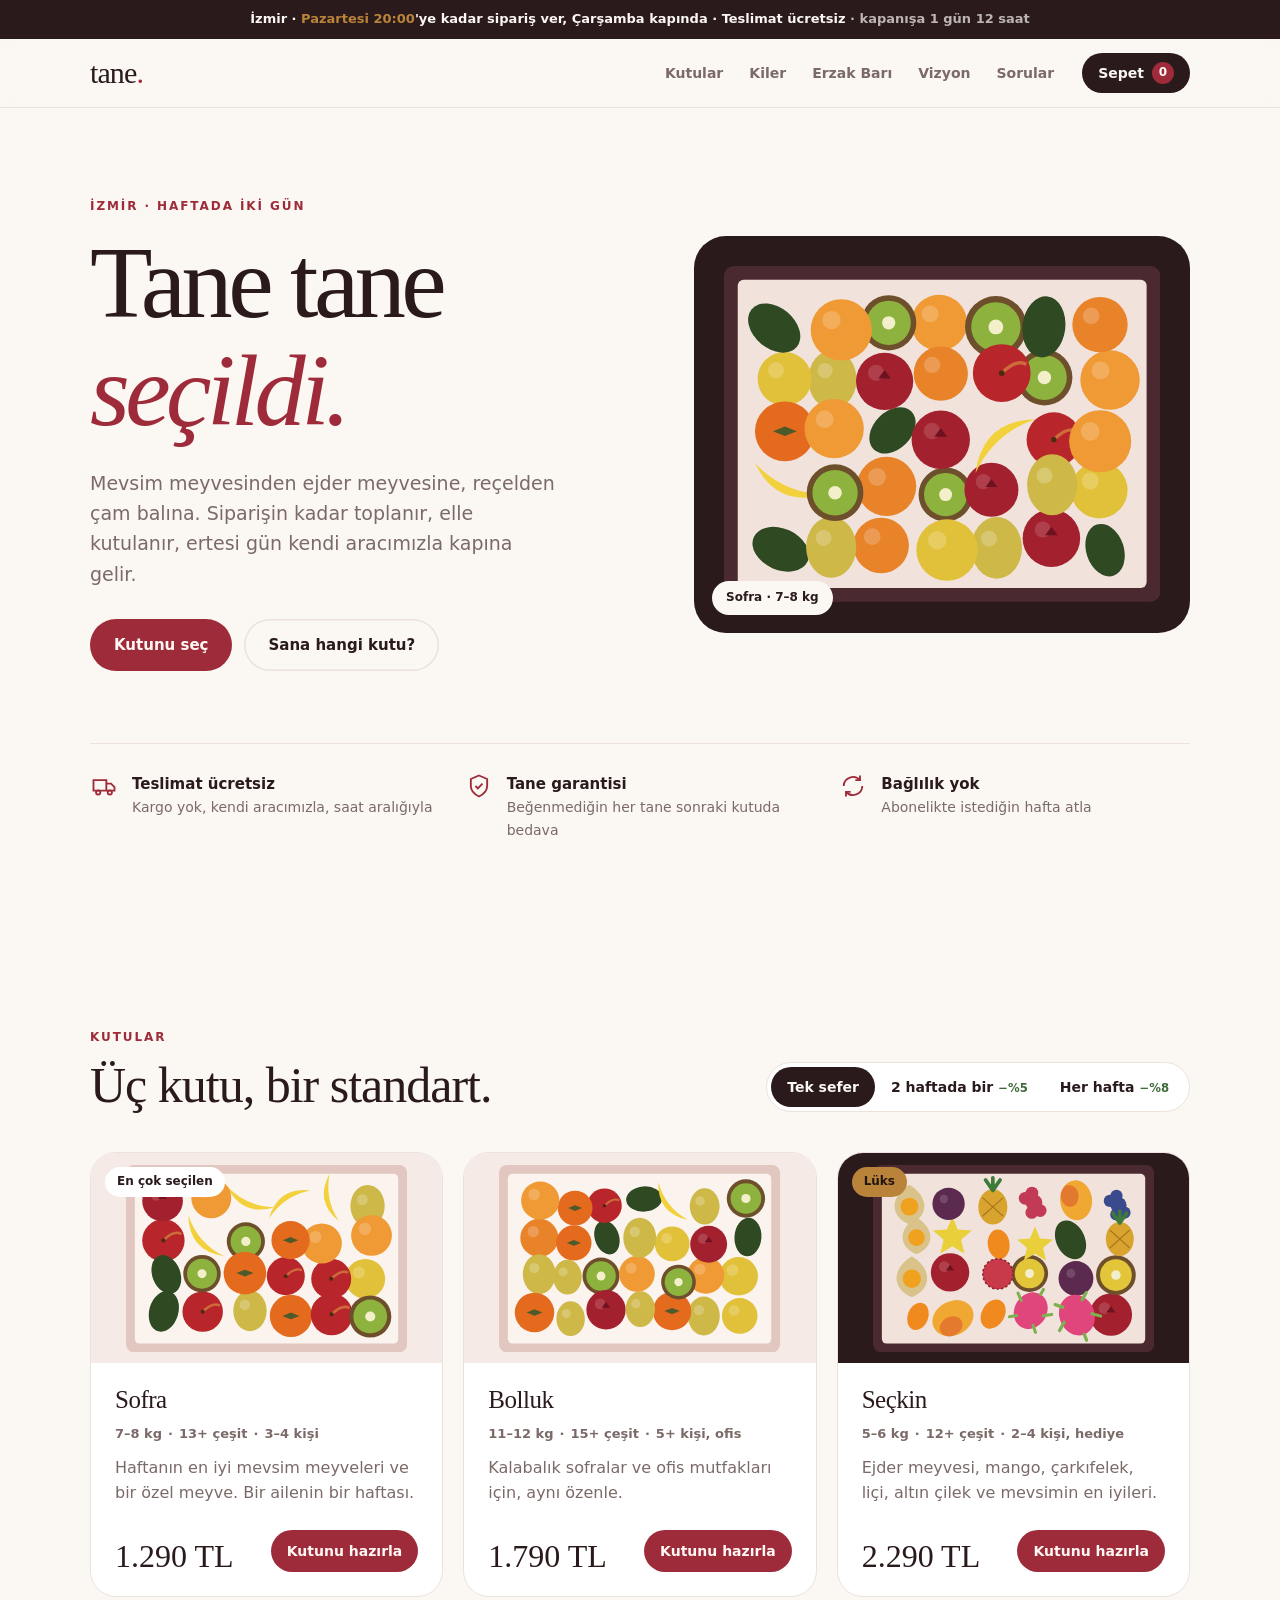
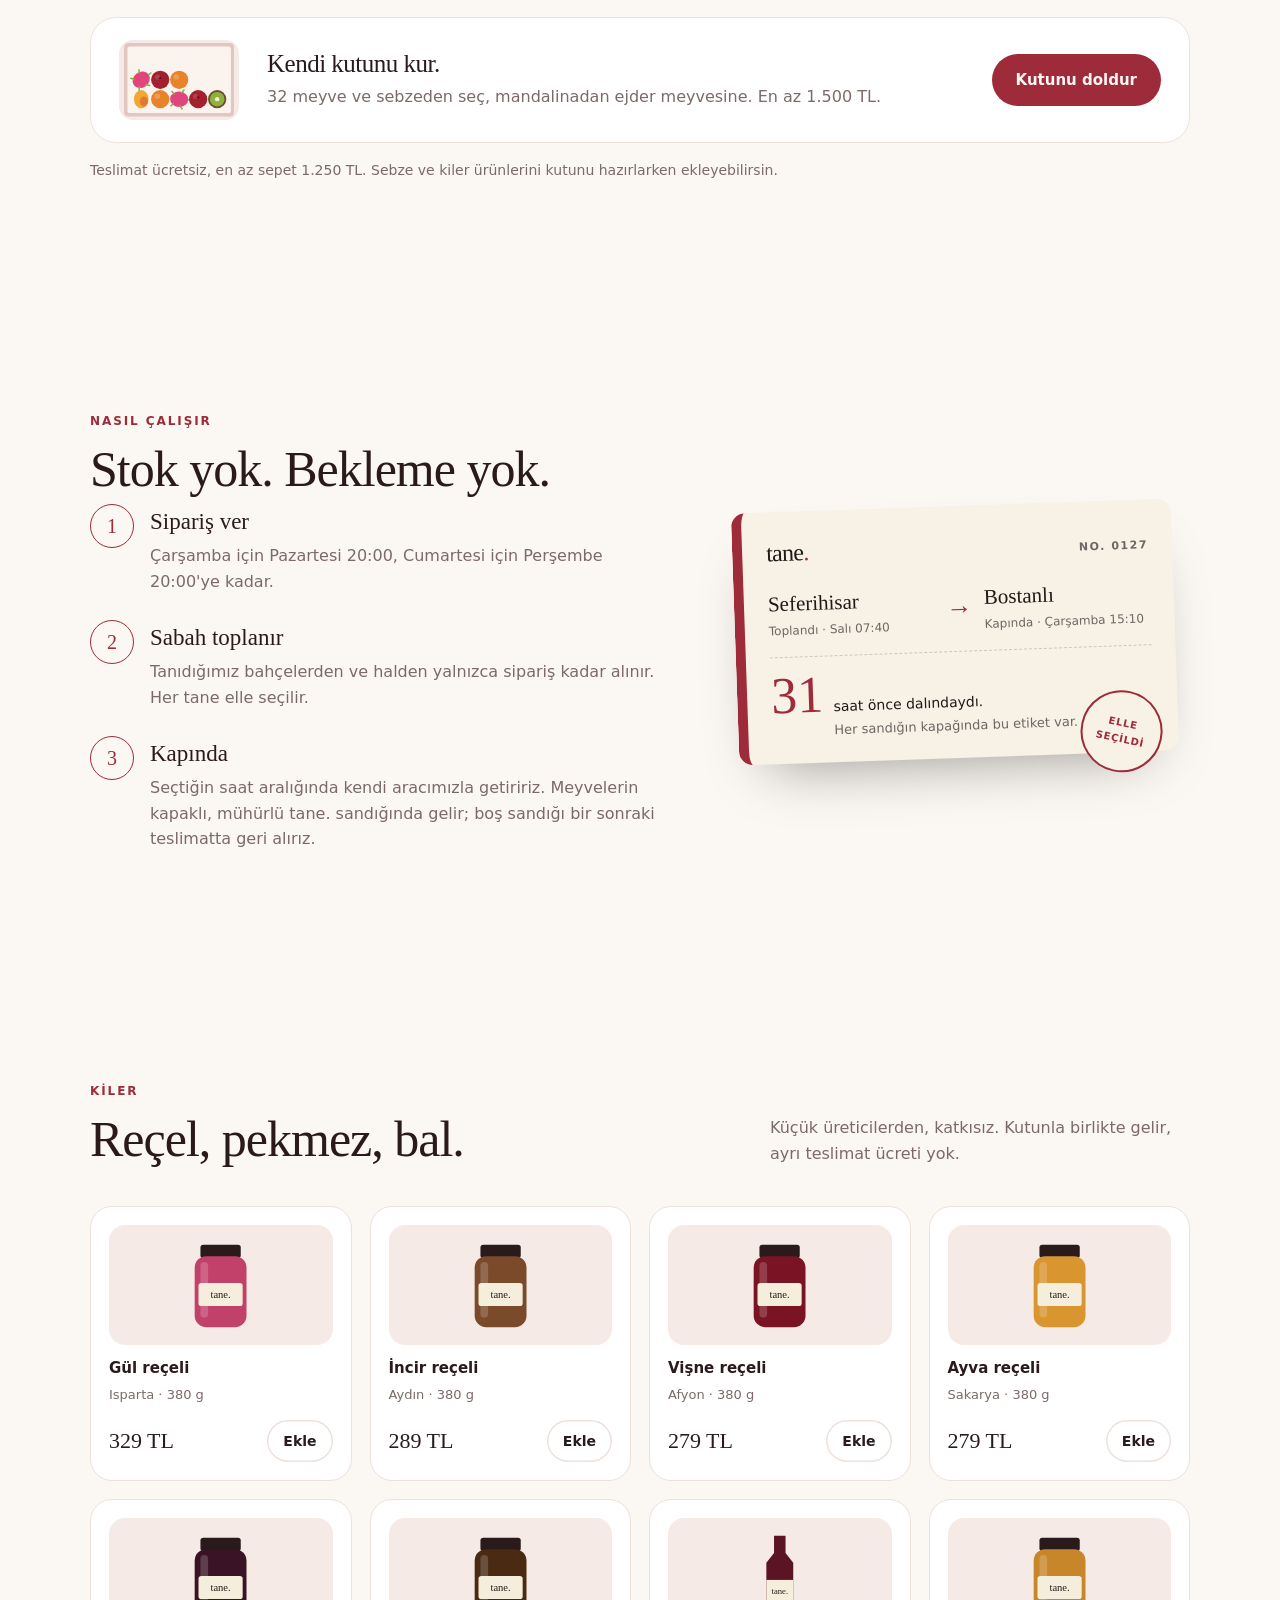
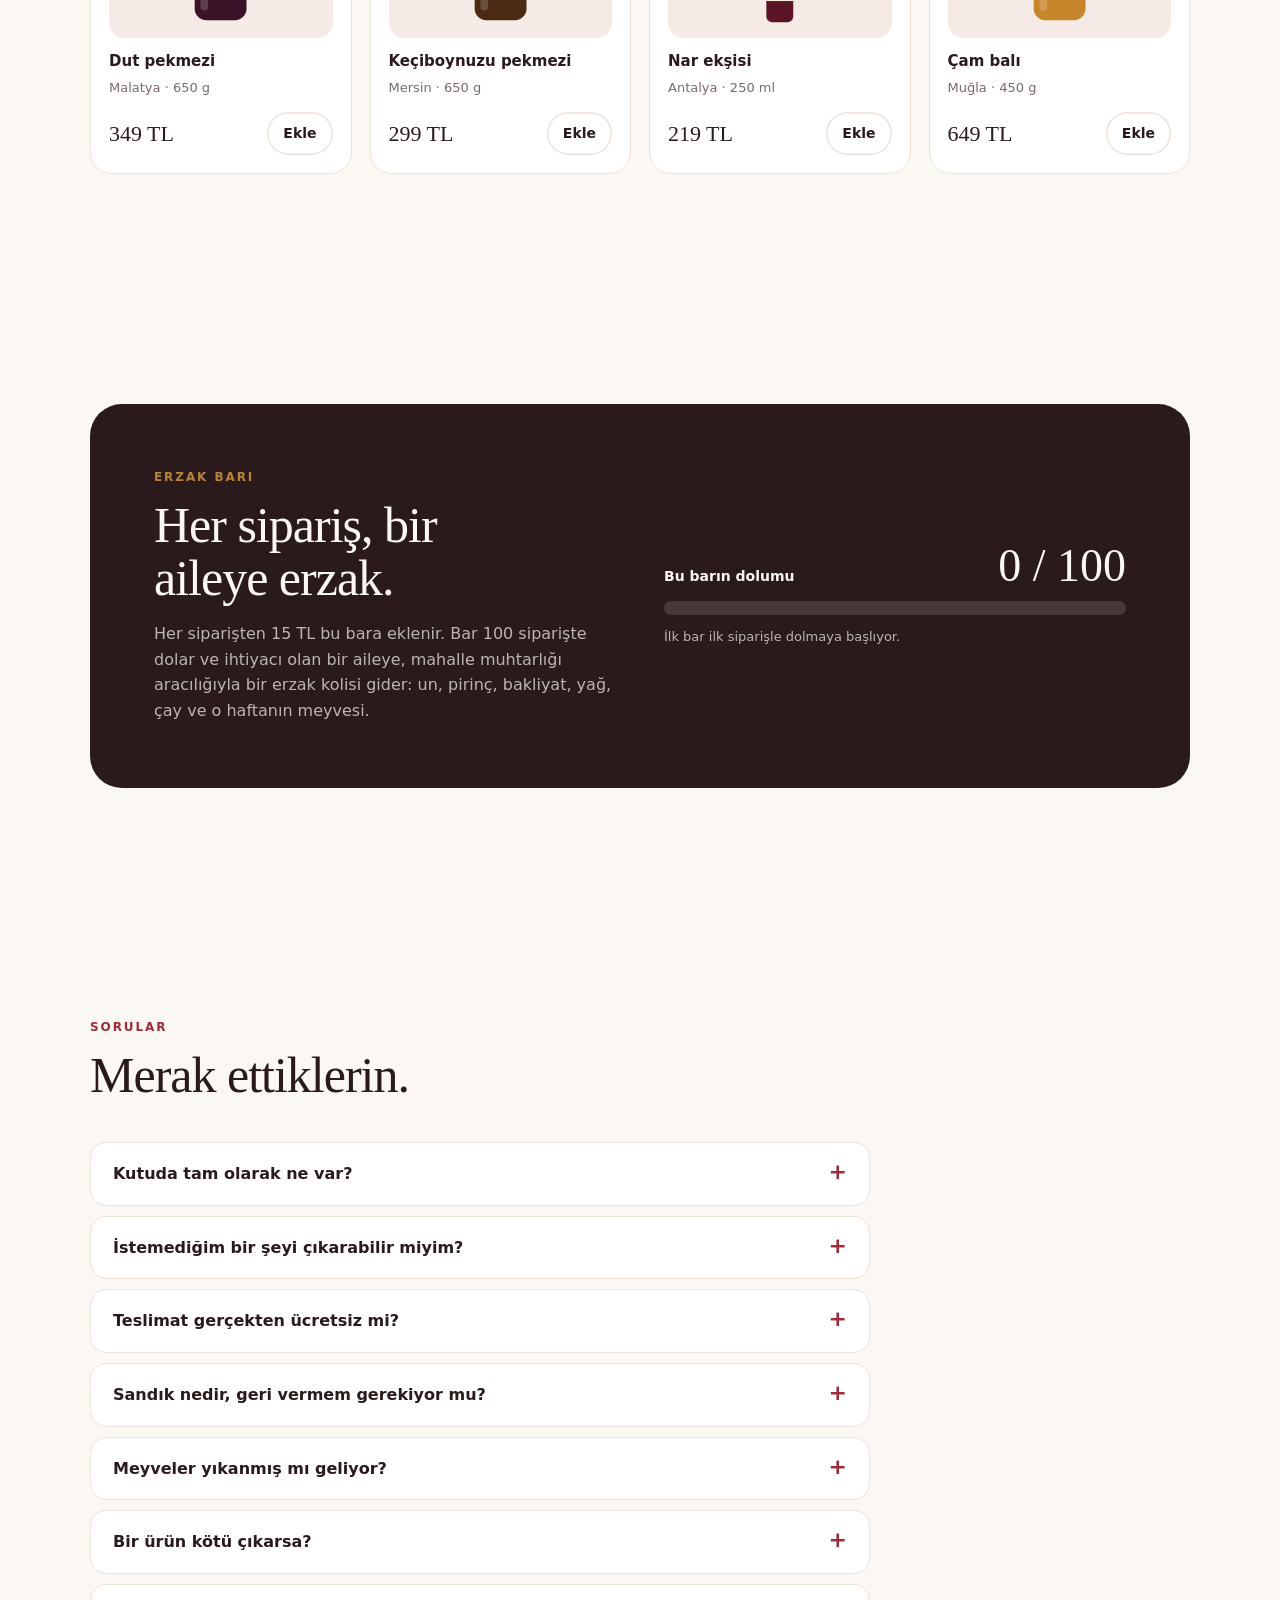
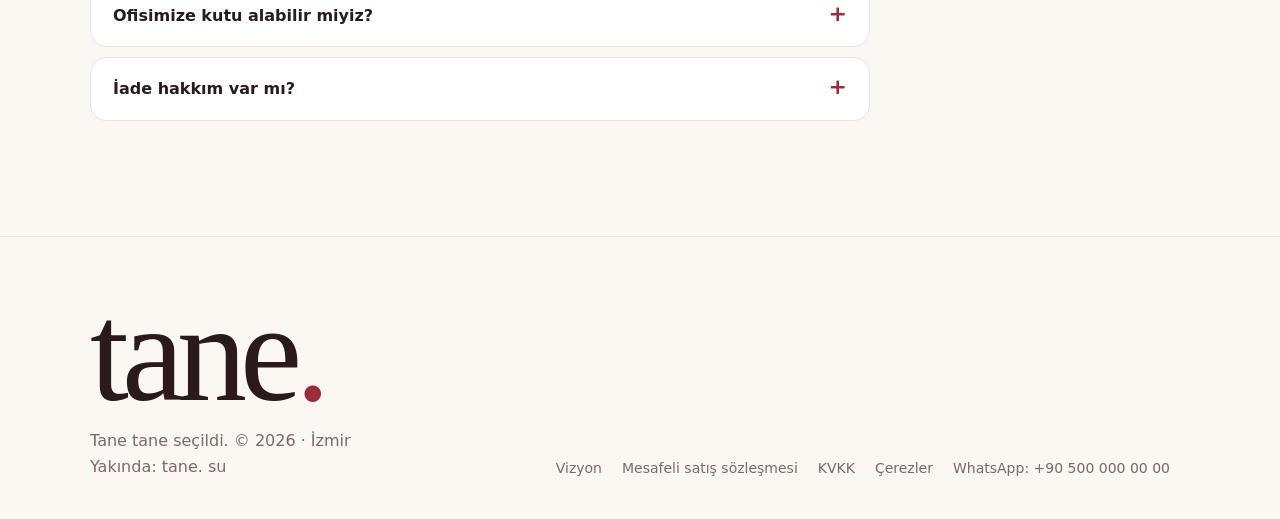
==== commit f8f9e1eb: "Kapaklı sandık modeline geç - Site: meyve kapaklı, mühürlü tane. sandığında gelir; sandık SSS'i ve s" ====
--- a/index.html
+++ b/index.html
@@ -69,13 +69,13 @@
         <div class="steps">
           <div class="step"><span class="n">1</span><div><b>Sipariş ver</b><p class="muted" id="stepTxt1">Çarşamba için Pazartesi 20:00'ye, Cumartesi için Perşembe 20:00'ye kadar.</p></div></div>
           <div class="step"><span class="n">2</span><div><b>Sabah toplanır</b><p class="muted">Tanıdığımız bahçelerden ve halden yalnızca sipariş kadar alınır. Her tane elle seçilir.</p></div></div>
-          <div class="step"><span class="n">3</span><div><b>Kapında</b><p class="muted">Seçtiğin saat aralığında kendi aracımızla getiririz. Kutun numaralı mühürle kapalı gelir.</p></div></div>
+          <div class="step"><span class="n">3</span><div><b>Kapında</b><p class="muted">Seçtiğin saat aralığında kendi aracımızla getiririz. Meyvelerin kapaklı, mühürlü tane. sandığında gelir; boş sandığı bir sonraki teslimatta geri alırız.</p></div></div>
         </div>
       </div>
       <div class="label reveal" aria-label="Örnek tazelik etiketi">
         <div class="t"><span>tane<span style="color:#9E2B3A">.</span></span><span>No. 0127</span></div>
         <div class="route"><div><b>Seferihisar</b>Toplandı · Salı 07:40</div><i>→</i><div><b>Bostanlı</b>Kapında · Çarşamba 15:10</div></div>
-        <div class="hours"><b class="num" id="hours">31</b><span>saat önce dalındaydı.<br><span style="color:#6E6763;font-size:13px">Her kutunun mühründe bu etiket var.</span></span></div>
+        <div class="hours"><b class="num" id="hours">31</b><span>saat önce dalındaydı.<br><span style="color:#6E6763;font-size:13px">Her sandığın kapağında bu etiket var.</span></span></div>
         <div class="stamp">Elle<br>seçildi</div>
       </div>
     </div>
@@ -112,6 +112,7 @@
         <details class="q"><summary>Kutuda tam olarak ne var?</summary><p>Her hafta değişir, mevsimin en iyileri girer. İçerik listesi kutudaki kartta yazar. Sofra kutusunda 13+ çeşit, 7–8 kg meyve olur.</p></details>
         <details class="q"><summary>İstemediğim bir şeyi çıkarabilir miyim?</summary><p>Evet, kutunu hazırlarken en fazla 3 ürünü çıkarabilirsin; yerine aynı değerde başka ürün koyarız. Her şeyi kendin seçmek istersen "Kendi kutunu kur"u kullan.</p></details>
         <details class="q"><summary>Teslimat gerçekten ücretsiz mi?</summary><p>Evet. Kendi aracımızla getiriyoruz. Teslimat için en az sepet tutarı 1.250 TL.</p></details>
+        <details class="q"><summary>Sandık nedir, geri vermem gerekiyor mu?</summary><p>Meyveler karton koliyle değil, kapaklı ve kilitli, yıkanabilir tane. sandığıyla gelir. Sandık bir hafta sende kalır; bir sonraki teslimatta dolusunu bırakıp boşunu alırız. Tek seferlik siparişte istersen kapıda boşaltırız. İade edilmeyen sandık için 750 TL alınır.</p></details>
         <details class="q"><summary>Meyveler yıkanmış mı geliyor?</summary><p>Hayır, bilerek yıkamıyoruz; ıslak meyve kutuda küflenir. Kuru bezle temizleyip kutuluyoruz. Yemeden önce yıka.</p></details>
         <details class="q"><summary>Bir ürün kötü çıkarsa?</summary><p>24 saat içinde fotoğrafını WhatsApp'tan gönder. Sonraki kutuna ücretsiz ekleriz ya da bedelini iade ederiz.</p></details>
         <details class="q"><summary>Ofisimize kutu alabilir miyiz?</summary><p>Evet. Tek adrese 5 kutu ve üzeri için kurumsal fiyat, fatura ve sabit teslimat günü veriyoruz. WhatsApp'tan yazman yeterli.</p></details>
